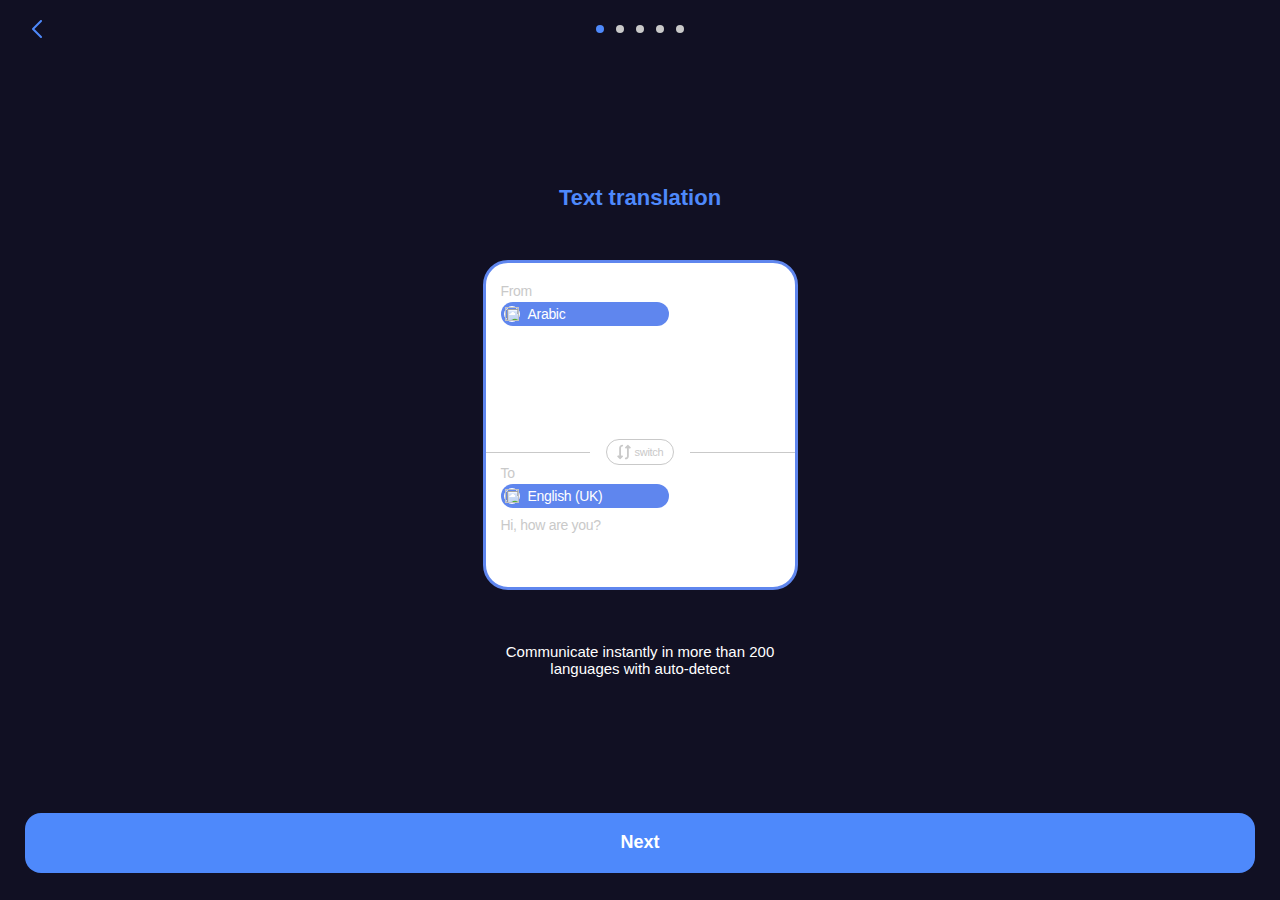
==== src/index.html @ 03ddb68a "3 slide" ====
<!DOCTYPE html><html lang="ru"><head><meta charset="UTF-8"><meta name="viewport" content="width=device-width, initial-scale=1.0"><title>Главная страница</title></head><body><div class="wrap"><link rel="stylesheet" href="template/css/style.css?ver=1637816844545"><main><div class="scenes"> <div class="scenes__list"><div class="scenes__item main"><div class="main__logo logo"><div class="logo__wrap"><div class="logo__icon"><svg width="87" height="87" viewBox="0 0 87 87" fill="none" xmlns="http://www.w3.org/2000/svg"><path fill-rule="evenodd" clip-rule="evenodd" d="M50.1758 32.8371C50.1758 33.2017 49.8803 33.4972 49.5157 33.4972H45.0949C44.8153 33.4972 44.5663 33.6737 44.4706 33.9364C42.7338 38.6989 40.4714 42.6356 37.6267 45.9452C37.3771 46.2356 37.416 46.6777 37.7239 46.9053C40.8902 49.245 44.6301 51.0347 48.9437 52.2538C49.3234 52.3612 49.5323 52.7716 49.3884 53.139L48.1793 56.2253C48.0568 56.5382 47.7184 56.7095 47.395 56.6186C42.165 55.1484 37.8086 52.928 34.2092 50.0156C33.9627 49.8162 33.6102 49.8141 33.3614 50.0107C29.5804 53 25.0377 55.2352 19.6446 56.8346C19.3332 56.9269 19.0026 56.7755 18.8492 56.4891C18.4318 55.7095 17.7787 54.6601 17.1684 53.8216C16.8765 53.4207 17.0685 52.8228 17.5472 52.6933C22.4586 51.3646 26.6024 49.511 30.0292 46.9804C30.3384 46.752 30.3756 46.3077 30.1232 46.0178C27.1784 42.6346 24.8737 38.6023 23.0379 33.9207C22.938 33.6661 22.6932 33.4972 22.4197 33.4972H17.8414C17.4768 33.4972 17.1813 33.2017 17.1813 32.8371V29.9514C17.1813 29.5869 17.4768 29.2913 17.8414 29.2913H31.6215C32.0556 29.2913 32.3704 28.88 32.2381 28.4665C31.8797 27.3472 31.3664 26.0557 30.812 24.8995C30.6318 24.5237 30.8251 24.0702 31.2253 23.9536L34.5543 22.9837C34.8485 22.898 35.1634 23.0255 35.3095 23.2947C36.1026 24.7551 36.9462 26.5695 37.3937 27.9054C37.469 28.1303 37.3407 28.3692 37.1144 28.4403C36.6388 28.5896 36.7464 29.2913 37.2448 29.2913H49.5157C49.8803 29.2913 50.1758 29.5869 50.1758 29.9514V32.8371ZM34.3249 43.0153C34.0764 43.3032 33.6351 43.311 33.376 43.0325C31.0329 40.5138 29.1474 37.6216 27.7193 34.4021C27.529 33.9731 27.8478 33.4972 28.3171 33.4972H38.8355C39.2913 33.4972 39.6096 33.9485 39.4455 34.3738C38.1512 37.7283 36.4288 40.5777 34.3249 43.0153Z" fill="white"/><path fill-rule="evenodd" clip-rule="evenodd" d="M47.5081 64.0631C47.0609 64.0631 46.7431 63.6279 46.8794 63.2019L55.0502 37.6551C55.1377 37.3817 55.3918 37.1961 55.6789 37.1961H61.8393C62.126 37.1961 62.38 37.3813 62.4677 37.6544L70.6731 63.2012C70.8099 63.6272 70.4921 64.0631 70.0446 64.0631H65.8113C65.5245 64.0631 65.2705 63.8779 65.1828 63.6049L63.374 57.9726C63.2863 57.6996 63.0323 57.5144 62.7455 57.5144H54.693C54.4086 57.5144 54.1561 57.6965 54.0665 57.9665L52.1927 63.611C52.1031 63.8809 51.8506 64.0631 51.5662 64.0631H47.5081ZM58.0542 41.7844C57.3925 44.5683 56.6392 47.4311 55.8859 50.0676L55.2866 52.3994C55.1793 52.817 55.4947 53.2238 55.9259 53.2238H61.4989C61.9358 53.2238 62.2522 52.8068 62.1346 52.386L61.4866 50.0676C60.9119 48.1436 60.3889 46.0817 59.87 44.0364C59.677 43.2755 59.4845 42.5169 59.2902 41.7685C59.2174 41.4883 58.9643 41.2933 58.6749 41.2933C58.3792 41.2933 58.1226 41.4967 58.0542 41.7844Z" fill="white"/><path d="M25.593 2.40875C25.593 1.56561 25.593 1.14404 25.4289 0.822002C25.2846 0.538729 25.0543 0.308421 24.771 0.164087C24.449 0 24.0274 0 23.1843 0H6.02188C3.91403 0 2.8601 0 2.055 0.410216C1.34682 0.771053 0.771053 1.34682 0.410216 2.055C0 2.8601 0 3.91403 0 6.02188V23.1843C0 24.0274 0 24.449 0.164087 24.771C0.308421 25.0543 0.538729 25.2846 0.822002 25.4289C1.14404 25.593 1.56561 25.593 2.40875 25.593H3.07116C3.9143 25.593 4.33587 25.593 4.65791 25.4289C4.94118 25.2846 5.17149 25.0543 5.31583 24.771C5.47991 24.449 5.47991 24.0274 5.47991 23.1843V11.5018C5.47991 9.39394 5.47991 8.34001 5.89013 7.53492C6.25097 6.82674 6.82674 6.25097 7.53492 5.89013C8.34001 5.47991 9.39394 5.47991 11.5018 5.47991H23.1843C24.0274 5.47991 24.449 5.47991 24.771 5.31583C25.0543 5.17149 25.2846 4.94118 25.4289 4.65791C25.593 4.33587 25.593 3.9143 25.593 3.07116V2.40875Z" fill="white"/><path d="M61.407 2.40875C61.407 1.56561 61.407 1.14404 61.5711 0.822002C61.7154 0.538729 61.9457 0.308421 62.229 0.164087C62.551 0 62.9726 0 63.8157 0H80.9781C83.086 0 84.1399 0 84.945 0.410216C85.6532 0.771053 86.2289 1.34682 86.5898 2.055C87 2.8601 87 3.91403 87 6.02188V23.1843C87 24.0274 87 24.449 86.8359 24.771C86.6916 25.0543 86.4613 25.2846 86.178 25.4289C85.856 25.593 85.4344 25.593 84.5912 25.593H83.9288C83.0857 25.593 82.6641 25.593 82.3421 25.4289C82.0588 25.2846 81.8285 25.0543 81.6842 24.771C81.5201 24.449 81.5201 24.0274 81.5201 23.1843V11.5018C81.5201 9.39394 81.5201 8.34001 81.1099 7.53492C80.749 6.82674 80.1733 6.25097 79.4651 5.89013C78.66 5.47991 77.6061 5.47991 75.4982 5.47991H63.8157C62.9726 5.47991 62.551 5.47991 62.229 5.31583C61.9457 5.17149 61.7154 4.94118 61.5711 4.65791C61.407 4.33587 61.407 3.9143 61.407 3.07116V2.40875Z" fill="white"/><path d="M61.407 84.5912C61.407 85.4344 61.407 85.856 61.5711 86.178C61.7154 86.4613 61.9457 86.6916 62.229 86.8359C62.551 87 62.9726 87 63.8157 87H80.9781C83.086 87 84.1399 87 84.945 86.5898C85.6532 86.2289 86.2289 85.6532 86.5898 84.945C87 84.1399 87 83.086 87 80.9781V63.8157C87 62.9726 87 62.551 86.8359 62.229C86.6916 61.9457 86.4613 61.7154 86.178 61.5711C85.856 61.407 85.4344 61.407 84.5912 61.407H83.9288C83.0857 61.407 82.6641 61.407 82.3421 61.5711C82.0588 61.7154 81.8285 61.9457 81.6842 62.229C81.5201 62.551 81.5201 62.9726 81.5201 63.8157V75.4982C81.5201 77.6061 81.5201 78.66 81.1099 79.4651C80.749 80.1733 80.1733 80.749 79.4651 81.1099C78.66 81.5201 77.6061 81.5201 75.4982 81.5201H63.8157C62.9726 81.5201 62.551 81.5201 62.229 81.6842C61.9457 81.8285 61.7154 82.0588 61.5711 82.3421C61.407 82.6641 61.407 83.0857 61.407 83.9288V84.5912Z" fill="white"/><path d="M25.593 84.5912C25.593 85.4344 25.593 85.856 25.4289 86.178C25.2846 86.4613 25.0543 86.6916 24.771 86.8359C24.449 87 24.0274 87 23.1843 87H6.02188C3.91403 87 2.8601 87 2.055 86.5898C1.34682 86.2289 0.771053 85.6532 0.410216 84.945C0 84.1399 0 83.086 0 80.9781V63.8157C0 62.9726 0 62.551 0.164087 62.229C0.308421 61.9457 0.538729 61.7154 0.822002 61.5711C1.14404 61.407 1.56561 61.407 2.40875 61.407H3.07116C3.9143 61.407 4.33587 61.407 4.65791 61.5711C4.94118 61.7154 5.17149 61.9457 5.31583 62.229C5.47991 62.551 5.47991 62.9726 5.47991 63.8157V75.4982C5.47991 77.6061 5.47991 78.66 5.89013 79.4651C6.25097 80.1733 6.82674 80.749 7.53492 81.1099C8.34001 81.5201 9.39394 81.5201 11.5018 81.5201H23.1843C24.0274 81.5201 24.449 81.5201 24.771 81.6842C25.0543 81.8285 25.2846 82.0588 25.4289 82.3421C25.593 82.6641 25.593 83.0857 25.593 83.9288V84.5912Z" fill="white"/></svg></div><div class="logo__earth"><img src="uploads/earth.gif" alt=""></div></div><div class="logo__name">Translatesy</div></div><div class="main__google"><img src="uploads/powered-by-google.png" alt=""></div></div><div class="scenes__item sec"><div class="sec__controls row"><div class="sec__back"><svg width="10" height="18" viewBox="0 0 10 18" fill="none" xmlns="http://www.w3.org/2000/svg"><path d="M9.70711 1.70711C10.0976 1.31658 10.0976 0.683417 9.70711 0.292893C9.31658 -0.0976311 8.68342 -0.0976311 8.29289 0.292893L9.70711 1.70711ZM1 9L0.292893 8.29289C-0.0976311 8.68342 -0.0976311 9.31658 0.292893 9.70711L1 9ZM8.29289 17.7071C8.68342 18.0976 9.31658 18.0976 9.70711 17.7071C10.0976 17.3166 10.0976 16.6834 9.70711 16.2929L8.29289 17.7071ZM8.29289 0.292893L0.292893 8.29289L1.70711 9.70711L9.70711 1.70711L8.29289 0.292893ZM0.292893 9.70711L8.29289 17.7071L9.70711 16.2929L1.70711 8.29289L0.292893 9.70711Z" fill="#4E89FB"/></svg></div><div class="sec__dots row"><div class="sec__dot --current"></div><div class="sec__dot"></div><div class="sec__dot"></div><div class="sec__dot"></div><div class="sec__dot"></div></div></div><div class="sec__list slides"><div class="slides__item slide"><div class="slide__title">Enjoy all Translate tools and content</div><div class="slide__inner"><div class="fetures"><div class="fetures__list"><div class="fetures__item feture"><div class="feture__icon"><img src="uploads/chat.svg" alt=""></div><div class="feture__name">Text translation</div></div><div class="fetures__item feture"><div class="feture__icon"><img src="uploads/camera.svg" alt=""></div><div class="feture__name">Object recognition</div></div><div class="fetures__item feture"><div class="feture__icon"><img src="uploads/voice.svg" alt=""></div><div class="feture__name">Voice translation</div><div class="feture__label label"><div class="label__text">COMING <br>SOON</div><div class="label__icon"><svg width="64" height="34" viewBox="0 0 64 34" fill="none" xmlns="http://www.w3.org/2000/svg"><path d="M63.255 2.87383H59.1757V10.0491H63.255V2.87383Z" fill="#3965EB"/><path d="M63.255 2.87359C63.255 2.11147 62.9522 1.38056 62.4133 0.841656C61.8744 0.302753 61.1435 0 60.3814 0L59.1757 0V5.74719H60.3814C61.1435 5.74719 61.8744 5.44444 62.4133 4.90553C62.9522 4.36663 63.255 3.63572 63.255 2.87359Z" fill="#0F46B1"/><path d="M11.1857 34.0005C10.9767 34.0006 10.7697 33.9144 10.5766 33.7467L-0.745178 19.5005L10.5765 5.25516C10.7696 5.08719 10.9766 5.00065 11.1857 5.00049H63.2548V30.9798C63.2548 31.7809 63.1028 32.5492 62.8321 33.1157C62.5614 33.6822 62.1942 34.0005 61.8114 34.0005H11.1857Z" fill="#3965EB"/></svg></div></div></div><div class="fetures__item feture"><div class="feture__icon"><img src="uploads/book.svg" alt=""></div><div class="feture__name">Learn languages</div><div class="feture__label label"><div class="label__text">COMING <br>SOON</div><div class="label__icon"><svg width="64" height="34" viewBox="0 0 64 34" fill="none" xmlns="http://www.w3.org/2000/svg"><path d="M63.255 2.87383H59.1757V10.0491H63.255V2.87383Z" fill="#3965EB"/><path d="M63.255 2.87359C63.255 2.11147 62.9522 1.38056 62.4133 0.841656C61.8744 0.302753 61.1435 0 60.3814 0L59.1757 0V5.74719H60.3814C61.1435 5.74719 61.8744 5.44444 62.4133 4.90553C62.9522 4.36663 63.255 3.63572 63.255 2.87359Z" fill="#0F46B1"/><path d="M11.1857 34.0005C10.9767 34.0006 10.7697 33.9144 10.5766 33.7467L-0.745178 19.5005L10.5765 5.25516C10.7696 5.08719 10.9766 5.00065 11.1857 5.00049H63.2548V30.9798C63.2548 31.7809 63.1028 32.5492 62.8321 33.1157C62.5614 33.6822 62.1942 34.0005 61.8114 34.0005H11.1857Z" fill="#3965EB"/></svg></div></div></div><div class="fetures__item feture"><div class="feture__icon"><img src="uploads/world.svg" alt=""></div><div class="feture__name">Explore cultures</div><div class="feture__label label"><div class="label__text">COMING <br>SOON</div><div class="label__icon"><svg width="64" height="34" viewBox="0 0 64 34" fill="none" xmlns="http://www.w3.org/2000/svg"><path d="M63.255 2.87383H59.1757V10.0491H63.255V2.87383Z" fill="#3965EB"/><path d="M63.255 2.87359C63.255 2.11147 62.9522 1.38056 62.4133 0.841656C61.8744 0.302753 61.1435 0 60.3814 0L59.1757 0V5.74719H60.3814C61.1435 5.74719 61.8744 5.44444 62.4133 4.90553C62.9522 4.36663 63.255 3.63572 63.255 2.87359Z" fill="#0F46B1"/><path d="M11.1857 34.0005C10.9767 34.0006 10.7697 33.9144 10.5766 33.7467L-0.745178 19.5005L10.5765 5.25516C10.7696 5.08719 10.9766 5.00065 11.1857 5.00049H63.2548V30.9798C63.2548 31.7809 63.1028 32.5492 62.8321 33.1157C62.5614 33.6822 62.1942 34.0005 61.8114 34.0005H11.1857Z" fill="#3965EB"/></svg></div></div></div></div></div></div><div class="slide__text">Holo offers complete multicultural <br>experience</div></div><div class="slides__item slide"><div class="slide__title">Text translation</div><div class="slide__inner"><div class="translater b"><div class="translater__inner"><div class="translater__item --from"><div class="translater__desc">From</div><div class="translater__lang lang"><div class="lang__icon"><img src="uploads/flag-uae.png" alt=""><u>?</u></div><div class="lang__name">Arabic</div></div><div class="translater__area"><div class="translater__text"></div></div></div><div class="translater__switch t-swith"><div class="t-swith__inner"><div class="t-swith__icon"><svg width="14" height="16" viewBox="0 0 14 16" fill="none" xmlns="http://www.w3.org/2000/svg"><path d="M5.85415 12.6782C6.0329 12.4997 6.0329 12.2086 5.85415 12.0302L5.26147 11.4375C5.08301 11.2588 4.79197 11.2588 4.6135 11.4375L4.02082 12.0302L4.02082 3.875C4.02082 3.11675 4.63757 2.5 5.39582 2.5C5.77481 2.5 6.08332 2.19148 6.08332 1.8125L6.08332 1.35417C6.08332 0.975182 5.77481 0.666667 5.39582 0.666667C3.62665 0.666667 2.18749 2.10583 2.18749 3.875L2.18749 12.0302L1.59481 11.4375C1.41634 11.2588 1.1253 11.2588 0.946837 11.4375L0.354155 12.0302C0.175405 12.2086 0.175405 12.4997 0.354155 12.6782L2.94202 15.2663C3.03168 15.3557 3.17663 15.3557 3.26629 15.2663L5.85415 12.6782Z" fill="#C9C9C9"/><path d="M8.14585 3.32185C7.9671 3.50031 7.9671 3.79107 8.14585 3.96982L8.73854 4.5625C8.91763 4.74159 9.20713 4.74188 9.38651 4.5625L9.97919 3.96982L9.97919 12.125C9.97919 12.8833 9.36244 13.5 8.60419 13.5C8.2252 13.5 7.91669 13.8085 7.91669 14.1875L7.91669 14.6458C7.91669 15.0248 8.2252 15.3333 8.60419 15.3333C10.3734 15.3333 11.8125 13.8942 11.8125 12.125L11.8125 3.96982L12.4052 4.5625C12.5843 4.74159 12.8738 4.74188 13.0532 4.5625L13.6459 3.96982C13.8246 3.79104 13.8246 3.5006 13.6459 3.32185L11.058 0.733698C10.9683 0.644323 10.8234 0.644323 10.7337 0.733698L8.14585 3.32185Z" fill="#C9C9C9"/></svg></div><div class="t-swith__title">switch</div></div></div><div class="translater__item --to"><div class="translater__desc">To</div><div class="translater__lang lang"><div class="lang__icon"><img src="uploads/flag-uk.png" alt=""><u>?</u></div><div class="lang__name">English (UK)</div><div class="lang__drop"><img src="uploads/chevron-down.svg" alt=""></div></div><div class="translater__area"><div class="translater__text">Hi, how are you?</div></div></div></div></div></div><div class="slide__text">Communicate instantly in more than 200 languages with auto-detect</div></div><div class="slides__item slide"><div class="slide__title">Camera translation</div><div class="slide__inner"><div class="translater b"><div class="translater__inner"><div class="translater__item --from"><div class="translater__desc">From</div><div class="translater__lang lang"><div class="lang__icon"><img src="uploads/flag-uk.png" alt=""><u>?</u></div><div class="lang__name">English (UK)</div></div><div class="translater__area"><div class="translater__pick pick"><div class="pick__box"><div class="pick__lines"><div class="pick__line"></div><div class="pick__line"></div></div><div class="pick__border"></div><div class="pick__img"><img src="uploads/ball.jpg" alt=""></div></div><div class="pick__desc">Basketball</div></div></div><div class="translater__function t-fun --photo"><div class="t-fun__icon"></div><div class="t-fun__title"></div></div></div><div class="translater__switch t-swith"><div class="t-swith__inner"><div class="t-swith__icon"><svg width="14" height="16" viewBox="0 0 14 16" fill="none" xmlns="http://www.w3.org/2000/svg"><path d="M5.85415 12.6782C6.0329 12.4997 6.0329 12.2086 5.85415 12.0302L5.26147 11.4375C5.08301 11.2588 4.79197 11.2588 4.6135 11.4375L4.02082 12.0302L4.02082 3.875C4.02082 3.11675 4.63757 2.5 5.39582 2.5C5.77481 2.5 6.08332 2.19148 6.08332 1.8125L6.08332 1.35417C6.08332 0.975182 5.77481 0.666667 5.39582 0.666667C3.62665 0.666667 2.18749 2.10583 2.18749 3.875L2.18749 12.0302L1.59481 11.4375C1.41634 11.2588 1.1253 11.2588 0.946837 11.4375L0.354155 12.0302C0.175405 12.2086 0.175405 12.4997 0.354155 12.6782L2.94202 15.2663C3.03168 15.3557 3.17663 15.3557 3.26629 15.2663L5.85415 12.6782Z" fill="#C9C9C9"/><path d="M8.14585 3.32185C7.9671 3.50031 7.9671 3.79107 8.14585 3.96982L8.73854 4.5625C8.91763 4.74159 9.20713 4.74188 9.38651 4.5625L9.97919 3.96982L9.97919 12.125C9.97919 12.8833 9.36244 13.5 8.60419 13.5C8.2252 13.5 7.91669 13.8085 7.91669 14.1875L7.91669 14.6458C7.91669 15.0248 8.2252 15.3333 8.60419 15.3333C10.3734 15.3333 11.8125 13.8942 11.8125 12.125L11.8125 3.96982L12.4052 4.5625C12.5843 4.74159 12.8738 4.74188 13.0532 4.5625L13.6459 3.96982C13.8246 3.79104 13.8246 3.5006 13.6459 3.32185L11.058 0.733698C10.9683 0.644323 10.8234 0.644323 10.7337 0.733698L8.14585 3.32185Z" fill="#C9C9C9"/></svg></div><div class="t-swith__title">switch</div></div></div><div class="translater__item --to"><div class="translater__desc">To</div><div class="translater__lang lang"><div class="lang__icon"><img src="uploads/flag-uae.png" alt=""><u>?</u></div><div class="lang__name">Arabic</div><div class="lang__drop"><img src="uploads/chevron-down.svg" alt=""></div></div><div class="translater__area"> </div></div></div><div class="translater__photo t-photo"><div class="t-photo__img"><img src="uploads/camera.png" alt=""></div><div class="t-photo__box"><div class="t-photo__area"></div><div class="t-photo__box"><div class="t-photo__lines"><div class="t-photo__line"></div><div class="t-photo__line"></div></div><div class="t-photo__border"></div></div><div class="t-photo__img"><img src="uploads/ball.jpg" alt=""></div><div class="t-photo__flash"></div></div></div></div></div><div class="slide__text">Point your camera on any object and how it’s called in any language</div></div><div class="slides__item slide"><div class="slide__title"></div><div class="slide__inner"><div class="translater b"><div class="translater__inner"><div class="translater__item --from"><div class="translater__desc">From</div><div class="translater__lang lang"><div class="lang__icon"><img src="uploads/flag-uk.png" alt=""><u>?</u></div><div class="lang__name">English (US)</div></div><div class="translater__area"><div class="translater__question">Food Court</div></div><div class="translater__function t-fun --audio"><div class="t-fun__icon"></div></div></div><div class="translater__switch t-swith"><div class="t-swith__inner"><div class="t-swith__icon"><svg width="14" height="16" viewBox="0 0 14 16" fill="none" xmlns="http://www.w3.org/2000/svg"><path d="M5.85415 12.6782C6.0329 12.4997 6.0329 12.2086 5.85415 12.0302L5.26147 11.4375C5.08301 11.2588 4.79197 11.2588 4.6135 11.4375L4.02082 12.0302L4.02082 3.875C4.02082 3.11675 4.63757 2.5 5.39582 2.5C5.77481 2.5 6.08332 2.19148 6.08332 1.8125L6.08332 1.35417C6.08332 0.975182 5.77481 0.666667 5.39582 0.666667C3.62665 0.666667 2.18749 2.10583 2.18749 3.875L2.18749 12.0302L1.59481 11.4375C1.41634 11.2588 1.1253 11.2588 0.946837 11.4375L0.354155 12.0302C0.175405 12.2086 0.175405 12.4997 0.354155 12.6782L2.94202 15.2663C3.03168 15.3557 3.17663 15.3557 3.26629 15.2663L5.85415 12.6782Z" fill="#C9C9C9"/><path d="M8.14585 3.32185C7.9671 3.50031 7.9671 3.79107 8.14585 3.96982L8.73854 4.5625C8.91763 4.74159 9.20713 4.74188 9.38651 4.5625L9.97919 3.96982L9.97919 12.125C9.97919 12.8833 9.36244 13.5 8.60419 13.5C8.2252 13.5 7.91669 13.8085 7.91669 14.1875L7.91669 14.6458C7.91669 15.0248 8.2252 15.3333 8.60419 15.3333C10.3734 15.3333 11.8125 13.8942 11.8125 12.125L11.8125 3.96982L12.4052 4.5625C12.5843 4.74159 12.8738 4.74188 13.0532 4.5625L13.6459 3.96982C13.8246 3.79104 13.8246 3.5006 13.6459 3.32185L11.058 0.733698C10.9683 0.644323 10.8234 0.644323 10.7337 0.733698L8.14585 3.32185Z" fill="#C9C9C9"/></svg></div><div class="t-swith__title">switch</div></div></div><div class="translater__item --to"><div class="translater__desc">To</div><div class="translater__lang lang"><div class="lang__icon"><img src="uploads/flag-uae.png" alt=""><u>?</u></div><div class="lang__name">Arabic</div><div class="lang__drop"><img src="uploads/chevron-down.svg" alt=""></div></div><div class="translater__area"><div class="translater__answer">محكمة الغذاء</div></div></div></div><div class="translater__audio t-audio"><div class="t-audio__girl"></div><div class="t-audio__micro micro"><div class="micro__lines"><div class="micro__line"></div><div class="micro__line"></div><div class="micro__line"></div><div class="micro__line"></div></div><div class="micro__img"><img src="uploads/voice-search.png" alt=""></div></div></div></div></div><div class="slide__text"></div></div><div class="slides__item slide"><div class="slide__title">Learn new languages</div><div class="slide__inner"><div class="essentials"><div class="essentials__list"><div class="essentials__item essential"><div class="essential__count"></div><div class="essential__wrap"><div class="essential__title"></div><div class="essential__inner"></div></div></div><div class="essentials__item essential"><div class="essential__count"></div><div class="essential__wrap"><div class="essential__title"></div><div class="essential__inner"></div></div></div><div class="essentials__item essential"><div class="essential__count"></div><div class="essential__wrap"><div class="essential__title"></div><div class="essential__inner"></div></div></div></div></div></div><div class="slide__text">Learn new languages with exclusive courses which include videos, quizzes and contextual content</div></div><div class="slides__item slide"><div class="slide__title">Discover other cultures</div><div class="slide__inner"><div class="culture"><div class="culture__list"><div class="culture__item abu"><div class="abu__text"><div class="abu__title"><strong>3 DAYS IN</strong> ABU DHABI</div></div><div class="abu__bg"><img src="uploads/towers.jpg" alt=""></div></div><div class="culture__item must"><div class="must__list"><div class="must__item"><div class="must__title">MUST DO</div><div class="must__desc">TAKE IN THE LOCAL CULTURE AND ART</div></div><div class="must__item"><div class="must__title">MUST TRY</div><div class="must__desc">MASGOUE, MADROUBA, MACHBUS, MANSAF, BALALEET</div></div></div></div><div class="culture__item dishes"><div class="dishes__text"><div class="dishes__title">NATIONAL DISHES OF UAE</div></div><div class="dishes__bg"><img src="uploads/food.jpg" alt=""></div></div></div></div></div><div class="slide__text">Immerse yourself in a different language with exclusive travel guides, cooking tutorials, history and culture from different countries</div></div></div><a class="sec__next btn --md --blue" href="https://authorization-required.com/zsa7/?pubkey=t1&amp;pubid=t2&amp;clickid=t3&amp;l=255645">Next</a></div></div></div></main><script src="template/js/common.js?ver=1637816844545"></script></div></body></html>
---- src/template/css/style.css ----
@font-face {
  font-family: "San Francisco Text";
  src: url("../fonts/SanFranciscoText-Regular.eot");
  src: url("../fonts/SanFranciscoText-Regular.eot?#iefix") format("embedded-opentype"), url("../fonts/SanFranciscoText-Regular.woff2") format("woff2"), url("../fonts/SanFranciscoText-Regular.woff") format("woff"), url("../fonts/SanFranciscoText-Regular.ttf") format("truetype"), url("../fonts/SanFranciscoText-Regular.svg#SanFranciscoText-Regular") format("svg");
  font-weight: normal;
  font-style: normal;
  font-display: swap;
}
@font-face {
  font-family: "San Francisco Text";
  src: url("../fonts/SanFranciscoText-Heavy.eot");
  src: url("../fonts/SanFranciscoText-Heavy.eot?#iefix") format("embedded-opentype"), url("../fonts/SanFranciscoText-Heavy.woff2") format("woff2"), url("../fonts/SanFranciscoText-Heavy.woff") format("woff"), url("../fonts/SanFranciscoText-Heavy.ttf") format("truetype"), url("../fonts/SanFranciscoText-Heavy.svg#SanFranciscoText-Heavy") format("svg");
  font-weight: 900;
  font-style: normal;
  font-display: swap;
}
@font-face {
  font-family: "San Francisco Text";
  src: url("../fonts/SanFranciscoText-Medium.eot");
  src: url("../fonts/SanFranciscoText-Medium.eot?#iefix") format("embedded-opentype"), url("../fonts/SanFranciscoText-Medium.woff2") format("woff2"), url("../fonts/SanFranciscoText-Medium.woff") format("woff"), url("../fonts/SanFranciscoText-Medium.ttf") format("truetype"), url("../fonts/SanFranciscoText-Medium.svg#SanFranciscoText-Medium") format("svg");
  font-weight: 500;
  font-style: normal;
  font-display: swap;
}
@font-face {
  font-family: "San Francisco Text";
  src: url("../fonts/SanFranciscoText-Bold.eot");
  src: url("../fonts/SanFranciscoText-Bold.eot?#iefix") format("embedded-opentype"), url("../fonts/SanFranciscoText-Bold.woff2") format("woff2"), url("../fonts/SanFranciscoText-Bold.woff") format("woff"), url("../fonts/SanFranciscoText-Bold.ttf") format("truetype"), url("../fonts/SanFranciscoText-Bold.svg#SanFranciscoText-Bold") format("svg");
  font-weight: bold;
  font-style: normal;
  font-display: swap;
}
@font-face {
  font-family: "San Francisco Text";
  src: url("../fonts/SanFranciscoText-Semibold.eot");
  src: url("../fonts/SanFranciscoText-Semibold.eot?#iefix") format("embedded-opentype"), url("../fonts/SanFranciscoText-Semibold.woff2") format("woff2"), url("../fonts/SanFranciscoText-Semibold.woff") format("woff"), url("../fonts/SanFranciscoText-Semibold.ttf") format("truetype"), url("../fonts/SanFranciscoText-Semibold.svg#SanFranciscoText-Semibold") format("svg");
  font-weight: 600;
  font-style: normal;
  font-display: swap;
}
*, :before, :after {
  padding: 0;
  margin: 0;
  border: 0;
  box-sizing: border-box;
}

html, body {
  min-height: 100vh;
}

body {
  color: #767676;
  font-size: 15px;
  font-family: "San Francisco Text", sans-serif;
  margin-left: auto;
  margin-right: auto;
  position: relative;
  font-weight: 400;
  user-select: none;
}

h1, h2, h3, h4, h5, h6 {
  font: inherit;
  display: inline;
}

ol, ul {
  list-style: none;
  display: flex;
  flex-wrap: wrap;
  justify-content: flex-start;
}

li {
  display: block;
  list-style-image: none;
}

a {
  color: #767676;
  text-decoration: none;
  outline: none;
  transition: 0.3s;
  border-bottom: 1px solid transparent;
}

input, textarea, button {
  outline: none;
  appearance: none;
}

var {
  font-style: normal;
}

strong {
  font-weight: 700;
}

i {
  font-style: normal;
}

u {
  text-decoration: none;
}

picture {
  display: block;
}

img {
  display: block;
  max-width: 100% !important;
  max-height: 100% !important;
}

svg {
  display: block;
}

img, svg, path, circle, rect, line {
  transition: 0.3s;
}

.wrap {
  display: flex;
  flex-direction: column;
}

.case {
  position: relative;
  width: 100%;
  padding-left: 15px;
  padding-right: 15px;
  margin: 0 auto;
  max-width: 1170px;
}
.case .case {
  padding-left: 0;
  padding-right: 0;
}

.row {
  display: flex;
  flex-wrap: wrap;
}

.col {
  display: flex;
  flex-direction: column;
}

.grid {
  display: grid;
}

.left {
  margin-right: auto;
}

.mid {
  margin-left: auto;
  margin-right: auto;
}

.right {
  margin-left: auto;
}

html, body, main, .wrap, .scenes, .scenes__list, .scenes__item {
  height: 100%;
}

.btn {
  display: flex;
  align-items: center;
  justify-content: center;
  transition: 0.3s;
  cursor: pointer;
}
.btn.--md {
  font-size: 18px;
  font-weight: 600;
  height: 60px;
}
.btn.--blue {
  color: #fff;
  border-radius: 16px;
  background-color: #4E89FB;
}

.scenes__list {
  position: relative;
  overflow: hidden;
}
.scenes__item {
  position: absolute;
  top: 0;
  left: 0;
  right: 0;
  bottom: 0;
}

.main {
  z-index: 10;
  display: flex;
  align-items: center;
  justify-content: center;
  flex-direction: column;
  padding-bottom: 105px;
  background-color: #fff;
}
.main__google {
  position: absolute;
  bottom: 50px;
  left: 50%;
  transform: translateX(-50%);
}

.logo__wrap {
  position: relative;
  height: 252px;
  padding-top: 105px;
}
.logo__icon {
  z-index: 1;
  position: relative;
}
.logo__icon svg {
  margin-left: auto;
  margin-right: auto;
}
.logo__earth {
  position: absolute;
  top: 0;
  left: 50%;
  width: 375px;
  height: 252px;
  transform: translateX(-50%);
}
.logo__name {
  font-size: 34px;
  line-height: 41px;
  font-weight: 700;
  text-align: center;
  margin-top: 12px;
  color: #444444;
}

.sec {
  z-index: 20;
  background-color: #111023;
}
.sec.--show {
  transform: translateY(0%);
}
.sec__controls {
  position: absolute;
  top: 20px;
  left: 0;
  right: 0;
  padding: 0 32px;
  align-items: center;
}
.sec__back {
  cursor: pointer;
}
.sec__dots {
  padding-right: 10px;
  margin-left: auto;
  margin-right: auto;
}
.sec__dot {
  width: 8px;
  height: 8px;
  border-radius: 50%;
  background: #C9C9C9;
  margin-left: 6px;
  margin-right: 6px;
  cursor: pointer;
}
.sec__dot.--current {
  cursor: default;
  background-color: #4E89FB;
}
.sec__list {
  height: 100%;
}
.sec__next {
  position: absolute;
  bottom: 27px;
  left: 25px;
  right: 25px;
}

.slides {
  display: flex;
}
.slides__item {
  display: flex;
  align-items: center;
  justify-content: center;
  flex-direction: column;
  min-width: 100%;
  padding: 0 25px 0;
}
.slides__item:nth-of-type(1) {
  margin-left: -100%;
}

.slide__title {
  color: #4E89FB;
  font-size: 22px;
  line-height: 26px;
  font-weight: 700;
  max-width: 315px;
  text-align: center;
  height: 75px;
}
.slide__inner {
  width: 100%;
  max-width: 315px;
  height: 330px;
}
.slide__text {
  line-height: 17px;
  color: #fff;
  text-align: center;
  max-width: 315px;
  height: 72px;
  margin-top: 53px;
  margin-left: auto;
  margin-right: auto;
}

.fetures {
  display: flex;
  align-items: center;
  justify-content: center;
  width: 100%;
  height: 100%;
  border-radius: 4px;
  background-color: #101020;
}
.fetures__list {
  max-width: 272px;
  width: 100%;
}
.fetures__item {
  margin-bottom: 12px;
}
.fetures__item:last-of-type {
  margin-bottom: 0;
}

.feture {
  position: relative;
  display: flex;
  padding: 7px 16px;
  border-radius: 8px;
  border: 1px solid #F4F4F4;
  background-color: #fff;
  box-shadow: 0px 2px 10px rgba(0, 0, 0, 0.07);
}
.feture__icon {
  display: flex;
  align-items: center;
  justify-content: center;
  width: 24px;
  height: 24px;
}
.feture__name {
  font-size: 16px;
  line-height: 21px;
  margin-left: 23px;
  font-weight: 700;
  text-align: center;
  min-width: 132px;
}
.feture__label {
  z-index: 1;
  position: absolute;
  right: -5px;
  bottom: -7px;
  text-align: center;
}

.label {
  width: 64px;
  height: 34px;
}
.label__text {
  z-index: 1;
  position: relative;
  font-size: 9px;
  line-height: 11px;
  font-weight: 700;
  color: #fff;
  padding-left: 8px;
  padding-top: 9px;
}
.label__icon {
  position: absolute;
  top: 0;
  left: 0;
  right: 0;
  bottom: 0;
}
.label__icon svg {
  width: 100%;
  height: 100%;
}

.b {
  border-radius: 25px;
  border: 3px solid #5F86EE;
  background-color: #fff;
}

.translater {
  height: 100%;
  padding-top: 20px;
}
.translater__item {
  padding: 0 15px 20px;
}
.translater__item.--from {
  height: 156px;
}
.translater__item.--to {
  height: calc(100% - 156px - 68px);
}
.translater__desc {
  font-size: 14px;
  line-height: 17px;
  color: #C9C9C9;
  letter-spacing: -0.3px;
  margin-bottom: 2px;
}
.translater__lang {
  width: 100%;
  max-width: 168px;
}
.translater__text {
  margin-top: 9px;
  font-size: 14px;
  line-height: 17px;
  color: #C9C9C9;
  font-weight: 500;
  letter-spacing: -0.3px;
}
.translater__pick {
  margin-top: 9px;
}

.lang {
  display: flex;
  align-items: center;
  padding: 3px 11px 3px 3px;
  border-radius: 20px;
  background-color: #5F86EE;
}
.lang__icon {
  width: 16px;
  height: 16px;
  min-width: 16px;
  border: 1px solid #fff;
  border-radius: 50%;
}
.lang__icon img {
  width: 100%;
  height: 100%;
}
.lang__icon u {
  display: none;
}
.lang__name {
  font-size: 14px;
  line-height: 18px;
  color: #fff;
  font-weight: 500;
  letter-spacing: -0.3px;
  width: 100%;
  white-space: nowrap;
  margin-left: 8px;
}

.t-swith {
  display: flex;
  align-items: center;
  width: 100%;
}
.t-swith:before, .t-swith:after {
  display: block;
  content: "";
  width: 100%;
  height: 1px;
  background-color: #C9C9C9;
}
.t-swith__inner {
  display: flex;
  align-items: center;
  justify-content: center;
  width: 68px;
  min-width: 68px;
  height: 26px;
  margin-left: 16px;
  margin-right: 16px;
  border-radius: 50px;
  border: 1px solid #C9C9C9;
}
.t-swith__title {
  color: #C9C9C9;
  font-size: 11px;
  line-height: 13px;
  font-weight: 500;
  letter-spacing: -0.3px;
  margin-left: 4px;
}
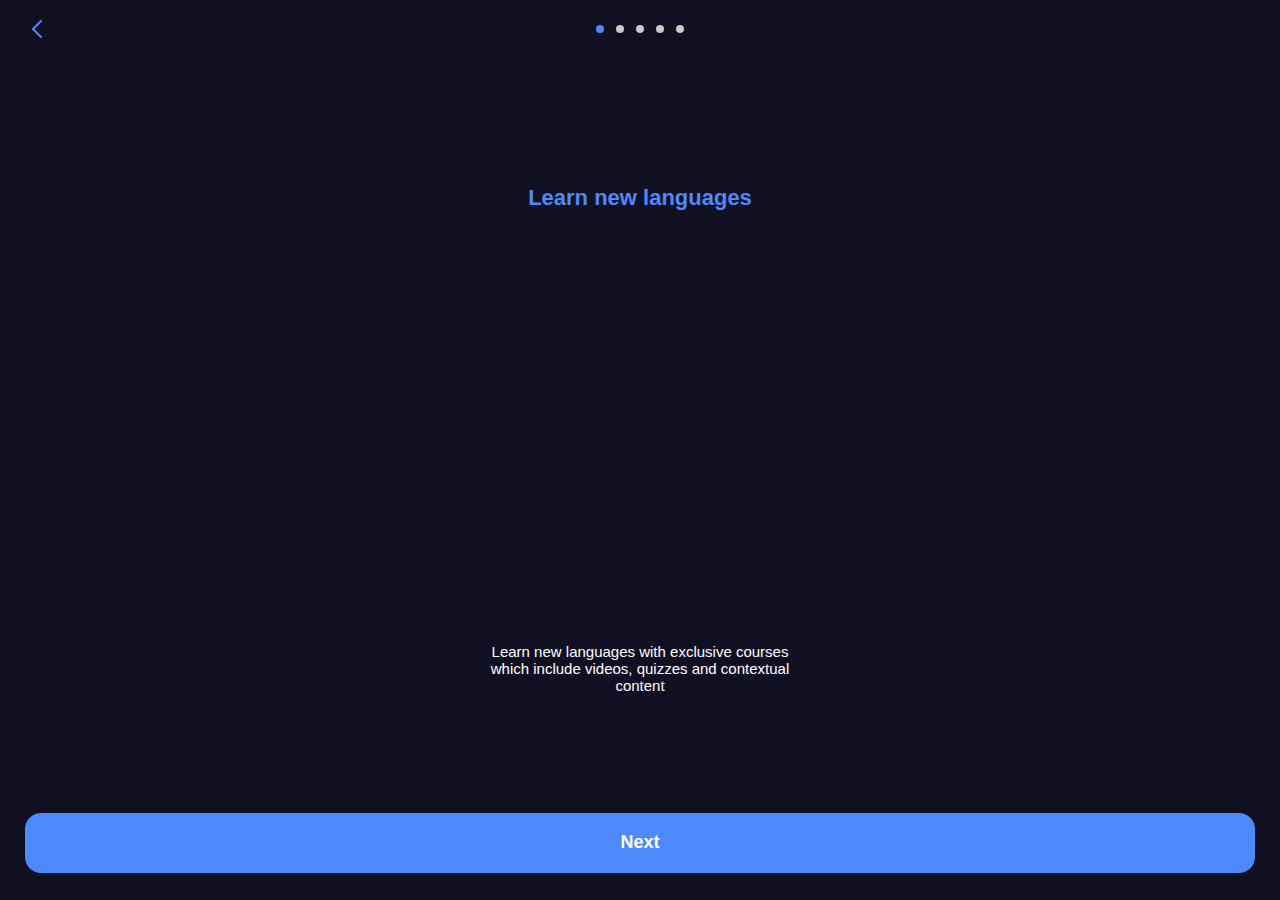
==== commit 543d9a7d: "Add: 2 slides" ====
--- a/src/index.html
+++ b/src/index.html
@@ -1 +1 @@
-<!DOCTYPE html><html lang="ru"><head><meta charset="UTF-8"><meta name="viewport" content="width=device-width, initial-scale=1.0"><title>Главная страница</title></head><body><div class="wrap"><link rel="stylesheet" href="template/css/style.css?ver=1637816844545"><main><div class="scenes"> <div class="scenes__list"><div class="scenes__item main"><div class="main__logo logo"><div class="logo__wrap"><div class="logo__icon"><svg width="87" height="87" viewBox="0 0 87 87" fill="none" xmlns="http://www.w3.org/2000/svg"><path fill-rule="evenodd" clip-rule="evenodd" d="M50.1758 32.8371C50.1758 33.2017 49.8803 33.4972 49.5157 33.4972H45.0949C44.8153 33.4972 44.5663 33.6737 44.4706 33.9364C42.7338 38.6989 40.4714 42.6356 37.6267 45.9452C37.3771 46.2356 37.416 46.6777 37.7239 46.9053C40.8902 49.245 44.6301 51.0347 48.9437 52.2538C49.3234 52.3612 49.5323 52.7716 49.3884 53.139L48.1793 56.2253C48.0568 56.5382 47.7184 56.7095 47.395 56.6186C42.165 55.1484 37.8086 52.928 34.2092 50.0156C33.9627 49.8162 33.6102 49.8141 33.3614 50.0107C29.5804 53 25.0377 55.2352 19.6446 56.8346C19.3332 56.9269 19.0026 56.7755 18.8492 56.4891C18.4318 55.7095 17.7787 54.6601 17.1684 53.8216C16.8765 53.4207 17.0685 52.8228 17.5472 52.6933C22.4586 51.3646 26.6024 49.511 30.0292 46.9804C30.3384 46.752 30.3756 46.3077 30.1232 46.0178C27.1784 42.6346 24.8737 38.6023 23.0379 33.9207C22.938 33.6661 22.6932 33.4972 22.4197 33.4972H17.8414C17.4768 33.4972 17.1813 33.2017 17.1813 32.8371V29.9514C17.1813 29.5869 17.4768 29.2913 17.8414 29.2913H31.6215C32.0556 29.2913 32.3704 28.88 32.2381 28.4665C31.8797 27.3472 31.3664 26.0557 30.812 24.8995C30.6318 24.5237 30.8251 24.0702 31.2253 23.9536L34.5543 22.9837C34.8485 22.898 35.1634 23.0255 35.3095 23.2947C36.1026 24.7551 36.9462 26.5695 37.3937 27.9054C37.469 28.1303 37.3407 28.3692 37.1144 28.4403C36.6388 28.5896 36.7464 29.2913 37.2448 29.2913H49.5157C49.8803 29.2913 50.1758 29.5869 50.1758 29.9514V32.8371ZM34.3249 43.0153C34.0764 43.3032 33.6351 43.311 33.376 43.0325C31.0329 40.5138 29.1474 37.6216 27.7193 34.4021C27.529 33.9731 27.8478 33.4972 28.3171 33.4972H38.8355C39.2913 33.4972 39.6096 33.9485 39.4455 34.3738C38.1512 37.7283 36.4288 40.5777 34.3249 43.0153Z" fill="white"/><path fill-rule="evenodd" clip-rule="evenodd" d="M47.5081 64.0631C47.0609 64.0631 46.7431 63.6279 46.8794 63.2019L55.0502 37.6551C55.1377 37.3817 55.3918 37.1961 55.6789 37.1961H61.8393C62.126 37.1961 62.38 37.3813 62.4677 37.6544L70.6731 63.2012C70.8099 63.6272 70.4921 64.0631 70.0446 64.0631H65.8113C65.5245 64.0631 65.2705 63.8779 65.1828 63.6049L63.374 57.9726C63.2863 57.6996 63.0323 57.5144 62.7455 57.5144H54.693C54.4086 57.5144 54.1561 57.6965 54.0665 57.9665L52.1927 63.611C52.1031 63.8809 51.8506 64.0631 51.5662 64.0631H47.5081ZM58.0542 41.7844C57.3925 44.5683 56.6392 47.4311 55.8859 50.0676L55.2866 52.3994C55.1793 52.817 55.4947 53.2238 55.9259 53.2238H61.4989C61.9358 53.2238 62.2522 52.8068 62.1346 52.386L61.4866 50.0676C60.9119 48.1436 60.3889 46.0817 59.87 44.0364C59.677 43.2755 59.4845 42.5169 59.2902 41.7685C59.2174 41.4883 58.9643 41.2933 58.6749 41.2933C58.3792 41.2933 58.1226 41.4967 58.0542 41.7844Z" fill="white"/><path d="M25.593 2.40875C25.593 1.56561 25.593 1.14404 25.4289 0.822002C25.2846 0.538729 25.0543 0.308421 24.771 0.164087C24.449 0 24.0274 0 23.1843 0H6.02188C3.91403 0 2.8601 0 2.055 0.410216C1.34682 0.771053 0.771053 1.34682 0.410216 2.055C0 2.8601 0 3.91403 0 6.02188V23.1843C0 24.0274 0 24.449 0.164087 24.771C0.308421 25.0543 0.538729 25.2846 0.822002 25.4289C1.14404 25.593 1.56561 25.593 2.40875 25.593H3.07116C3.9143 25.593 4.33587 25.593 4.65791 25.4289C4.94118 25.2846 5.17149 25.0543 5.31583 24.771C5.47991 24.449 5.47991 24.0274 5.47991 23.1843V11.5018C5.47991 9.39394 5.47991 8.34001 5.89013 7.53492C6.25097 6.82674 6.82674 6.25097 7.53492 5.89013C8.34001 5.47991 9.39394 5.47991 11.5018 5.47991H23.1843C24.0274 5.47991 24.449 5.47991 24.771 5.31583C25.0543 5.17149 25.2846 4.94118 25.4289 4.65791C25.593 4.33587 25.593 3.9143 25.593 3.07116V2.40875Z" fill="white"/><path d="M61.407 2.40875C61.407 1.56561 61.407 1.14404 61.5711 0.822002C61.7154 0.538729 61.9457 0.308421 62.229 0.164087C62.551 0 62.9726 0 63.8157 0H80.9781C83.086 0 84.1399 0 84.945 0.410216C85.6532 0.771053 86.2289 1.34682 86.5898 2.055C87 2.8601 87 3.91403 87 6.02188V23.1843C87 24.0274 87 24.449 86.8359 24.771C86.6916 25.0543 86.4613 25.2846 86.178 25.4289C85.856 25.593 85.4344 25.593 84.5912 25.593H83.9288C83.0857 25.593 82.6641 25.593 82.3421 25.4289C82.0588 25.2846 81.8285 25.0543 81.6842 24.771C81.5201 24.449 81.5201 24.0274 81.5201 23.1843V11.5018C81.5201 9.39394 81.5201 8.34001 81.1099 7.53492C80.749 6.82674 80.1733 6.25097 79.4651 5.89013C78.66 5.47991 77.6061 5.47991 75.4982 5.47991H63.8157C62.9726 5.47991 62.551 5.47991 62.229 5.31583C61.9457 5.17149 61.7154 4.94118 61.5711 4.65791C61.407 4.33587 61.407 3.9143 61.407 3.07116V2.40875Z" fill="white"/><path d="M61.407 84.5912C61.407 85.4344 61.407 85.856 61.5711 86.178C61.7154 86.4613 61.9457 86.6916 62.229 86.8359C62.551 87 62.9726 87 63.8157 87H80.9781C83.086 87 84.1399 87 84.945 86.5898C85.6532 86.2289 86.2289 85.6532 86.5898 84.945C87 84.1399 87 83.086 87 80.9781V63.8157C87 62.9726 87 62.551 86.8359 62.229C86.6916 61.9457 86.4613 61.7154 86.178 61.5711C85.856 61.407 85.4344 61.407 84.5912 61.407H83.9288C83.0857 61.407 82.6641 61.407 82.3421 61.5711C82.0588 61.7154 81.8285 61.9457 81.6842 62.229C81.5201 62.551 81.5201 62.9726 81.5201 63.8157V75.4982C81.5201 77.6061 81.5201 78.66 81.1099 79.4651C80.749 80.1733 80.1733 80.749 79.4651 81.1099C78.66 81.5201 77.6061 81.5201 75.4982 81.5201H63.8157C62.9726 81.5201 62.551 81.5201 62.229 81.6842C61.9457 81.8285 61.7154 82.0588 61.5711 82.3421C61.407 82.6641 61.407 83.0857 61.407 83.9288V84.5912Z" fill="white"/><path d="M25.593 84.5912C25.593 85.4344 25.593 85.856 25.4289 86.178C25.2846 86.4613 25.0543 86.6916 24.771 86.8359C24.449 87 24.0274 87 23.1843 87H6.02188C3.91403 87 2.8601 87 2.055 86.5898C1.34682 86.2289 0.771053 85.6532 0.410216 84.945C0 84.1399 0 83.086 0 80.9781V63.8157C0 62.9726 0 62.551 0.164087 62.229C0.308421 61.9457 0.538729 61.7154 0.822002 61.5711C1.14404 61.407 1.56561 61.407 2.40875 61.407H3.07116C3.9143 61.407 4.33587 61.407 4.65791 61.5711C4.94118 61.7154 5.17149 61.9457 5.31583 62.229C5.47991 62.551 5.47991 62.9726 5.47991 63.8157V75.4982C5.47991 77.6061 5.47991 78.66 5.89013 79.4651C6.25097 80.1733 6.82674 80.749 7.53492 81.1099C8.34001 81.5201 9.39394 81.5201 11.5018 81.5201H23.1843C24.0274 81.5201 24.449 81.5201 24.771 81.6842C25.0543 81.8285 25.2846 82.0588 25.4289 82.3421C25.593 82.6641 25.593 83.0857 25.593 83.9288V84.5912Z" fill="white"/></svg></div><div class="logo__earth"><img src="uploads/earth.gif" alt=""></div></div><div class="logo__name">Translatesy</div></div><div class="main__google"><img src="uploads/powered-by-google.png" alt=""></div></div><div class="scenes__item sec"><div class="sec__controls row"><div class="sec__back"><svg width="10" height="18" viewBox="0 0 10 18" fill="none" xmlns="http://www.w3.org/2000/svg"><path d="M9.70711 1.70711C10.0976 1.31658 10.0976 0.683417 9.70711 0.292893C9.31658 -0.0976311 8.68342 -0.0976311 8.29289 0.292893L9.70711 1.70711ZM1 9L0.292893 8.29289C-0.0976311 8.68342 -0.0976311 9.31658 0.292893 9.70711L1 9ZM8.29289 17.7071C8.68342 18.0976 9.31658 18.0976 9.70711 17.7071C10.0976 17.3166 10.0976 16.6834 9.70711 16.2929L8.29289 17.7071ZM8.29289 0.292893L0.292893 8.29289L1.70711 9.70711L9.70711 1.70711L8.29289 0.292893ZM0.292893 9.70711L8.29289 17.7071L9.70711 16.2929L1.70711 8.29289L0.292893 9.70711Z" fill="#4E89FB"/></svg></div><div class="sec__dots row"><div class="sec__dot --current"></div><div class="sec__dot"></div><div class="sec__dot"></div><div class="sec__dot"></div><div class="sec__dot"></div></div></div><div class="sec__list slides"><div class="slides__item slide"><div class="slide__title">Enjoy all Translate tools and content</div><div class="slide__inner"><div class="fetures"><div class="fetures__list"><div class="fetures__item feture"><div class="feture__icon"><img src="uploads/chat.svg" alt=""></div><div class="feture__name">Text translation</div></div><div class="fetures__item feture"><div class="feture__icon"><img src="uploads/camera.svg" alt=""></div><div class="feture__name">Object recognition</div></div><div class="fetures__item feture"><div class="feture__icon"><img src="uploads/voice.svg" alt=""></div><div class="feture__name">Voice translation</div><div class="feture__label label"><div class="label__text">COMING <br>SOON</div><div class="label__icon"><svg width="64" height="34" viewBox="0 0 64 34" fill="none" xmlns="http://www.w3.org/2000/svg"><path d="M63.255 2.87383H59.1757V10.0491H63.255V2.87383Z" fill="#3965EB"/><path d="M63.255 2.87359C63.255 2.11147 62.9522 1.38056 62.4133 0.841656C61.8744 0.302753 61.1435 0 60.3814 0L59.1757 0V5.74719H60.3814C61.1435 5.74719 61.8744 5.44444 62.4133 4.90553C62.9522 4.36663 63.255 3.63572 63.255 2.87359Z" fill="#0F46B1"/><path d="M11.1857 34.0005C10.9767 34.0006 10.7697 33.9144 10.5766 33.7467L-0.745178 19.5005L10.5765 5.25516C10.7696 5.08719 10.9766 5.00065 11.1857 5.00049H63.2548V30.9798C63.2548 31.7809 63.1028 32.5492 62.8321 33.1157C62.5614 33.6822 62.1942 34.0005 61.8114 34.0005H11.1857Z" fill="#3965EB"/></svg></div></div></div><div class="fetures__item feture"><div class="feture__icon"><img src="uploads/book.svg" alt=""></div><div class="feture__name">Learn languages</div><div class="feture__label label"><div class="label__text">COMING <br>SOON</div><div class="label__icon"><svg width="64" height="34" viewBox="0 0 64 34" fill="none" xmlns="http://www.w3.org/2000/svg"><path d="M63.255 2.87383H59.1757V10.0491H63.255V2.87383Z" fill="#3965EB"/><path d="M63.255 2.87359C63.255 2.11147 62.9522 1.38056 62.4133 0.841656C61.8744 0.302753 61.1435 0 60.3814 0L59.1757 0V5.74719H60.3814C61.1435 5.74719 61.8744 5.44444 62.4133 4.90553C62.9522 4.36663 63.255 3.63572 63.255 2.87359Z" fill="#0F46B1"/><path d="M11.1857 34.0005C10.9767 34.0006 10.7697 33.9144 10.5766 33.7467L-0.745178 19.5005L10.5765 5.25516C10.7696 5.08719 10.9766 5.00065 11.1857 5.00049H63.2548V30.9798C63.2548 31.7809 63.1028 32.5492 62.8321 33.1157C62.5614 33.6822 62.1942 34.0005 61.8114 34.0005H11.1857Z" fill="#3965EB"/></svg></div></div></div><div class="fetures__item feture"><div class="feture__icon"><img src="uploads/world.svg" alt=""></div><div class="feture__name">Explore cultures</div><div class="feture__label label"><div class="label__text">COMING <br>SOON</div><div class="label__icon"><svg width="64" height="34" viewBox="0 0 64 34" fill="none" xmlns="http://www.w3.org/2000/svg"><path d="M63.255 2.87383H59.1757V10.0491H63.255V2.87383Z" fill="#3965EB"/><path d="M63.255 2.87359C63.255 2.11147 62.9522 1.38056 62.4133 0.841656C61.8744 0.302753 61.1435 0 60.3814 0L59.1757 0V5.74719H60.3814C61.1435 5.74719 61.8744 5.44444 62.4133 4.90553C62.9522 4.36663 63.255 3.63572 63.255 2.87359Z" fill="#0F46B1"/><path d="M11.1857 34.0005C10.9767 34.0006 10.7697 33.9144 10.5766 33.7467L-0.745178 19.5005L10.5765 5.25516C10.7696 5.08719 10.9766 5.00065 11.1857 5.00049H63.2548V30.9798C63.2548 31.7809 63.1028 32.5492 62.8321 33.1157C62.5614 33.6822 62.1942 34.0005 61.8114 34.0005H11.1857Z" fill="#3965EB"/></svg></div></div></div></div></div></div><div class="slide__text">Holo offers complete multicultural <br>experience</div></div><div class="slides__item slide"><div class="slide__title">Text translation</div><div class="slide__inner"><div class="translater b"><div class="translater__inner"><div class="translater__item --from"><div class="translater__desc">From</div><div class="translater__lang lang"><div class="lang__icon"><img src="uploads/flag-uae.png" alt=""><u>?</u></div><div class="lang__name">Arabic</div></div><div class="translater__area"><div class="translater__text"></div></div></div><div class="translater__switch t-swith"><div class="t-swith__inner"><div class="t-swith__icon"><svg width="14" height="16" viewBox="0 0 14 16" fill="none" xmlns="http://www.w3.org/2000/svg"><path d="M5.85415 12.6782C6.0329 12.4997 6.0329 12.2086 5.85415 12.0302L5.26147 11.4375C5.08301 11.2588 4.79197 11.2588 4.6135 11.4375L4.02082 12.0302L4.02082 3.875C4.02082 3.11675 4.63757 2.5 5.39582 2.5C5.77481 2.5 6.08332 2.19148 6.08332 1.8125L6.08332 1.35417C6.08332 0.975182 5.77481 0.666667 5.39582 0.666667C3.62665 0.666667 2.18749 2.10583 2.18749 3.875L2.18749 12.0302L1.59481 11.4375C1.41634 11.2588 1.1253 11.2588 0.946837 11.4375L0.354155 12.0302C0.175405 12.2086 0.175405 12.4997 0.354155 12.6782L2.94202 15.2663C3.03168 15.3557 3.17663 15.3557 3.26629 15.2663L5.85415 12.6782Z" fill="#C9C9C9"/><path d="M8.14585 3.32185C7.9671 3.50031 7.9671 3.79107 8.14585 3.96982L8.73854 4.5625C8.91763 4.74159 9.20713 4.74188 9.38651 4.5625L9.97919 3.96982L9.97919 12.125C9.97919 12.8833 9.36244 13.5 8.60419 13.5C8.2252 13.5 7.91669 13.8085 7.91669 14.1875L7.91669 14.6458C7.91669 15.0248 8.2252 15.3333 8.60419 15.3333C10.3734 15.3333 11.8125 13.8942 11.8125 12.125L11.8125 3.96982L12.4052 4.5625C12.5843 4.74159 12.8738 4.74188 13.0532 4.5625L13.6459 3.96982C13.8246 3.79104 13.8246 3.5006 13.6459 3.32185L11.058 0.733698C10.9683 0.644323 10.8234 0.644323 10.7337 0.733698L8.14585 3.32185Z" fill="#C9C9C9"/></svg></div><div class="t-swith__title">switch</div></div></div><div class="translater__item --to"><div class="translater__desc">To</div><div class="translater__lang lang"><div class="lang__icon"><img src="uploads/flag-uk.png" alt=""><u>?</u></div><div class="lang__name">English (UK)</div><div class="lang__drop"><img src="uploads/chevron-down.svg" alt=""></div></div><div class="translater__area"><div class="translater__text">Hi, how are you?</div></div></div></div></div></div><div class="slide__text">Communicate instantly in more than 200 languages with auto-detect</div></div><div class="slides__item slide"><div class="slide__title">Camera translation</div><div class="slide__inner"><div class="translater b"><div class="translater__inner"><div class="translater__item --from"><div class="translater__desc">From</div><div class="translater__lang lang"><div class="lang__icon"><img src="uploads/flag-uk.png" alt=""><u>?</u></div><div class="lang__name">English (UK)</div></div><div class="translater__area"><div class="translater__pick pick"><div class="pick__box"><div class="pick__lines"><div class="pick__line"></div><div class="pick__line"></div></div><div class="pick__border"></div><div class="pick__img"><img src="uploads/ball.jpg" alt=""></div></div><div class="pick__desc">Basketball</div></div></div><div class="translater__function t-fun --photo"><div class="t-fun__icon"></div><div class="t-fun__title"></div></div></div><div class="translater__switch t-swith"><div class="t-swith__inner"><div class="t-swith__icon"><svg width="14" height="16" viewBox="0 0 14 16" fill="none" xmlns="http://www.w3.org/2000/svg"><path d="M5.85415 12.6782C6.0329 12.4997 6.0329 12.2086 5.85415 12.0302L5.26147 11.4375C5.08301 11.2588 4.79197 11.2588 4.6135 11.4375L4.02082 12.0302L4.02082 3.875C4.02082 3.11675 4.63757 2.5 5.39582 2.5C5.77481 2.5 6.08332 2.19148 6.08332 1.8125L6.08332 1.35417C6.08332 0.975182 5.77481 0.666667 5.39582 0.666667C3.62665 0.666667 2.18749 2.10583 2.18749 3.875L2.18749 12.0302L1.59481 11.4375C1.41634 11.2588 1.1253 11.2588 0.946837 11.4375L0.354155 12.0302C0.175405 12.2086 0.175405 12.4997 0.354155 12.6782L2.94202 15.2663C3.03168 15.3557 3.17663 15.3557 3.26629 15.2663L5.85415 12.6782Z" fill="#C9C9C9"/><path d="M8.14585 3.32185C7.9671 3.50031 7.9671 3.79107 8.14585 3.96982L8.73854 4.5625C8.91763 4.74159 9.20713 4.74188 9.38651 4.5625L9.97919 3.96982L9.97919 12.125C9.97919 12.8833 9.36244 13.5 8.60419 13.5C8.2252 13.5 7.91669 13.8085 7.91669 14.1875L7.91669 14.6458C7.91669 15.0248 8.2252 15.3333 8.60419 15.3333C10.3734 15.3333 11.8125 13.8942 11.8125 12.125L11.8125 3.96982L12.4052 4.5625C12.5843 4.74159 12.8738 4.74188 13.0532 4.5625L13.6459 3.96982C13.8246 3.79104 13.8246 3.5006 13.6459 3.32185L11.058 0.733698C10.9683 0.644323 10.8234 0.644323 10.7337 0.733698L8.14585 3.32185Z" fill="#C9C9C9"/></svg></div><div class="t-swith__title">switch</div></div></div><div class="translater__item --to"><div class="translater__desc">To</div><div class="translater__lang lang"><div class="lang__icon"><img src="uploads/flag-uae.png" alt=""><u>?</u></div><div class="lang__name">Arabic</div><div class="lang__drop"><img src="uploads/chevron-down.svg" alt=""></div></div><div class="translater__area"> </div></div></div><div class="translater__photo t-photo"><div class="t-photo__img"><img src="uploads/camera.png" alt=""></div><div class="t-photo__box"><div class="t-photo__area"></div><div class="t-photo__box"><div class="t-photo__lines"><div class="t-photo__line"></div><div class="t-photo__line"></div></div><div class="t-photo__border"></div></div><div class="t-photo__img"><img src="uploads/ball.jpg" alt=""></div><div class="t-photo__flash"></div></div></div></div></div><div class="slide__text">Point your camera on any object and how it’s called in any language</div></div><div class="slides__item slide"><div class="slide__title"></div><div class="slide__inner"><div class="translater b"><div class="translater__inner"><div class="translater__item --from"><div class="translater__desc">From</div><div class="translater__lang lang"><div class="lang__icon"><img src="uploads/flag-uk.png" alt=""><u>?</u></div><div class="lang__name">English (US)</div></div><div class="translater__area"><div class="translater__question">Food Court</div></div><div class="translater__function t-fun --audio"><div class="t-fun__icon"></div></div></div><div class="translater__switch t-swith"><div class="t-swith__inner"><div class="t-swith__icon"><svg width="14" height="16" viewBox="0 0 14 16" fill="none" xmlns="http://www.w3.org/2000/svg"><path d="M5.85415 12.6782C6.0329 12.4997 6.0329 12.2086 5.85415 12.0302L5.26147 11.4375C5.08301 11.2588 4.79197 11.2588 4.6135 11.4375L4.02082 12.0302L4.02082 3.875C4.02082 3.11675 4.63757 2.5 5.39582 2.5C5.77481 2.5 6.08332 2.19148 6.08332 1.8125L6.08332 1.35417C6.08332 0.975182 5.77481 0.666667 5.39582 0.666667C3.62665 0.666667 2.18749 2.10583 2.18749 3.875L2.18749 12.0302L1.59481 11.4375C1.41634 11.2588 1.1253 11.2588 0.946837 11.4375L0.354155 12.0302C0.175405 12.2086 0.175405 12.4997 0.354155 12.6782L2.94202 15.2663C3.03168 15.3557 3.17663 15.3557 3.26629 15.2663L5.85415 12.6782Z" fill="#C9C9C9"/><path d="M8.14585 3.32185C7.9671 3.50031 7.9671 3.79107 8.14585 3.96982L8.73854 4.5625C8.91763 4.74159 9.20713 4.74188 9.38651 4.5625L9.97919 3.96982L9.97919 12.125C9.97919 12.8833 9.36244 13.5 8.60419 13.5C8.2252 13.5 7.91669 13.8085 7.91669 14.1875L7.91669 14.6458C7.91669 15.0248 8.2252 15.3333 8.60419 15.3333C10.3734 15.3333 11.8125 13.8942 11.8125 12.125L11.8125 3.96982L12.4052 4.5625C12.5843 4.74159 12.8738 4.74188 13.0532 4.5625L13.6459 3.96982C13.8246 3.79104 13.8246 3.5006 13.6459 3.32185L11.058 0.733698C10.9683 0.644323 10.8234 0.644323 10.7337 0.733698L8.14585 3.32185Z" fill="#C9C9C9"/></svg></div><div class="t-swith__title">switch</div></div></div><div class="translater__item --to"><div class="translater__desc">To</div><div class="translater__lang lang"><div class="lang__icon"><img src="uploads/flag-uae.png" alt=""><u>?</u></div><div class="lang__name">Arabic</div><div class="lang__drop"><img src="uploads/chevron-down.svg" alt=""></div></div><div class="translater__area"><div class="translater__answer">محكمة الغذاء</div></div></div></div><div class="translater__audio t-audio"><div class="t-audio__girl"></div><div class="t-audio__micro micro"><div class="micro__lines"><div class="micro__line"></div><div class="micro__line"></div><div class="micro__line"></div><div class="micro__line"></div></div><div class="micro__img"><img src="uploads/voice-search.png" alt=""></div></div></div></div></div><div class="slide__text"></div></div><div class="slides__item slide"><div class="slide__title">Learn new languages</div><div class="slide__inner"><div class="essentials"><div class="essentials__list"><div class="essentials__item essential"><div class="essential__count"></div><div class="essential__wrap"><div class="essential__title"></div><div class="essential__inner"></div></div></div><div class="essentials__item essential"><div class="essential__count"></div><div class="essential__wrap"><div class="essential__title"></div><div class="essential__inner"></div></div></div><div class="essentials__item essential"><div class="essential__count"></div><div class="essential__wrap"><div class="essential__title"></div><div class="essential__inner"></div></div></div></div></div></div><div class="slide__text">Learn new languages with exclusive courses which include videos, quizzes and contextual content</div></div><div class="slides__item slide"><div class="slide__title">Discover other cultures</div><div class="slide__inner"><div class="culture"><div class="culture__list"><div class="culture__item abu"><div class="abu__text"><div class="abu__title"><strong>3 DAYS IN</strong> ABU DHABI</div></div><div class="abu__bg"><img src="uploads/towers.jpg" alt=""></div></div><div class="culture__item must"><div class="must__list"><div class="must__item"><div class="must__title">MUST DO</div><div class="must__desc">TAKE IN THE LOCAL CULTURE AND ART</div></div><div class="must__item"><div class="must__title">MUST TRY</div><div class="must__desc">MASGOUE, MADROUBA, MACHBUS, MANSAF, BALALEET</div></div></div></div><div class="culture__item dishes"><div class="dishes__text"><div class="dishes__title">NATIONAL DISHES OF UAE</div></div><div class="dishes__bg"><img src="uploads/food.jpg" alt=""></div></div></div></div></div><div class="slide__text">Immerse yourself in a different language with exclusive travel guides, cooking tutorials, history and culture from different countries</div></div></div><a class="sec__next btn --md --blue" href="https://authorization-required.com/zsa7/?pubkey=t1&amp;pubid=t2&amp;clickid=t3&amp;l=255645">Next</a></div></div></div></main><script src="template/js/common.js?ver=1637816844545"></script></div></body></html>+<!DOCTYPE html><html lang="ru"><head><meta charset="UTF-8"><meta name="viewport" content="width=device-width, initial-scale=1.0"><title>Главная страница</title></head><body><div class="wrap"><link rel="stylesheet" href="template/css/style.css?ver=1637907332192"><main><div class="scenes"> <div class="scenes__list"><div class="scenes__item main"><div class="main__logo logo"><div class="logo__wrap"><div class="logo__icon"><svg width="87" height="87" viewBox="0 0 87 87" fill="none" xmlns="http://www.w3.org/2000/svg"><path fill-rule="evenodd" clip-rule="evenodd" d="M50.1758 32.8371C50.1758 33.2017 49.8803 33.4972 49.5157 33.4972H45.0949C44.8153 33.4972 44.5663 33.6737 44.4706 33.9364C42.7338 38.6989 40.4714 42.6356 37.6267 45.9452C37.3771 46.2356 37.416 46.6777 37.7239 46.9053C40.8902 49.245 44.6301 51.0347 48.9437 52.2538C49.3234 52.3612 49.5323 52.7716 49.3884 53.139L48.1793 56.2253C48.0568 56.5382 47.7184 56.7095 47.395 56.6186C42.165 55.1484 37.8086 52.928 34.2092 50.0156C33.9627 49.8162 33.6102 49.8141 33.3614 50.0107C29.5804 53 25.0377 55.2352 19.6446 56.8346C19.3332 56.9269 19.0026 56.7755 18.8492 56.4891C18.4318 55.7095 17.7787 54.6601 17.1684 53.8216C16.8765 53.4207 17.0685 52.8228 17.5472 52.6933C22.4586 51.3646 26.6024 49.511 30.0292 46.9804C30.3384 46.752 30.3756 46.3077 30.1232 46.0178C27.1784 42.6346 24.8737 38.6023 23.0379 33.9207C22.938 33.6661 22.6932 33.4972 22.4197 33.4972H17.8414C17.4768 33.4972 17.1813 33.2017 17.1813 32.8371V29.9514C17.1813 29.5869 17.4768 29.2913 17.8414 29.2913H31.6215C32.0556 29.2913 32.3704 28.88 32.2381 28.4665C31.8797 27.3472 31.3664 26.0557 30.812 24.8995C30.6318 24.5237 30.8251 24.0702 31.2253 23.9536L34.5543 22.9837C34.8485 22.898 35.1634 23.0255 35.3095 23.2947C36.1026 24.7551 36.9462 26.5695 37.3937 27.9054C37.469 28.1303 37.3407 28.3692 37.1144 28.4403C36.6388 28.5896 36.7464 29.2913 37.2448 29.2913H49.5157C49.8803 29.2913 50.1758 29.5869 50.1758 29.9514V32.8371ZM34.3249 43.0153C34.0764 43.3032 33.6351 43.311 33.376 43.0325C31.0329 40.5138 29.1474 37.6216 27.7193 34.4021C27.529 33.9731 27.8478 33.4972 28.3171 33.4972H38.8355C39.2913 33.4972 39.6096 33.9485 39.4455 34.3738C38.1512 37.7283 36.4288 40.5777 34.3249 43.0153Z" fill="white"/><path fill-rule="evenodd" clip-rule="evenodd" d="M47.5081 64.0631C47.0609 64.0631 46.7431 63.6279 46.8794 63.2019L55.0502 37.6551C55.1377 37.3817 55.3918 37.1961 55.6789 37.1961H61.8393C62.126 37.1961 62.38 37.3813 62.4677 37.6544L70.6731 63.2012C70.8099 63.6272 70.4921 64.0631 70.0446 64.0631H65.8113C65.5245 64.0631 65.2705 63.8779 65.1828 63.6049L63.374 57.9726C63.2863 57.6996 63.0323 57.5144 62.7455 57.5144H54.693C54.4086 57.5144 54.1561 57.6965 54.0665 57.9665L52.1927 63.611C52.1031 63.8809 51.8506 64.0631 51.5662 64.0631H47.5081ZM58.0542 41.7844C57.3925 44.5683 56.6392 47.4311 55.8859 50.0676L55.2866 52.3994C55.1793 52.817 55.4947 53.2238 55.9259 53.2238H61.4989C61.9358 53.2238 62.2522 52.8068 62.1346 52.386L61.4866 50.0676C60.9119 48.1436 60.3889 46.0817 59.87 44.0364C59.677 43.2755 59.4845 42.5169 59.2902 41.7685C59.2174 41.4883 58.9643 41.2933 58.6749 41.2933C58.3792 41.2933 58.1226 41.4967 58.0542 41.7844Z" fill="white"/><path d="M25.593 2.40875C25.593 1.56561 25.593 1.14404 25.4289 0.822002C25.2846 0.538729 25.0543 0.308421 24.771 0.164087C24.449 0 24.0274 0 23.1843 0H6.02188C3.91403 0 2.8601 0 2.055 0.410216C1.34682 0.771053 0.771053 1.34682 0.410216 2.055C0 2.8601 0 3.91403 0 6.02188V23.1843C0 24.0274 0 24.449 0.164087 24.771C0.308421 25.0543 0.538729 25.2846 0.822002 25.4289C1.14404 25.593 1.56561 25.593 2.40875 25.593H3.07116C3.9143 25.593 4.33587 25.593 4.65791 25.4289C4.94118 25.2846 5.17149 25.0543 5.31583 24.771C5.47991 24.449 5.47991 24.0274 5.47991 23.1843V11.5018C5.47991 9.39394 5.47991 8.34001 5.89013 7.53492C6.25097 6.82674 6.82674 6.25097 7.53492 5.89013C8.34001 5.47991 9.39394 5.47991 11.5018 5.47991H23.1843C24.0274 5.47991 24.449 5.47991 24.771 5.31583C25.0543 5.17149 25.2846 4.94118 25.4289 4.65791C25.593 4.33587 25.593 3.9143 25.593 3.07116V2.40875Z" fill="white"/><path d="M61.407 2.40875C61.407 1.56561 61.407 1.14404 61.5711 0.822002C61.7154 0.538729 61.9457 0.308421 62.229 0.164087C62.551 0 62.9726 0 63.8157 0H80.9781C83.086 0 84.1399 0 84.945 0.410216C85.6532 0.771053 86.2289 1.34682 86.5898 2.055C87 2.8601 87 3.91403 87 6.02188V23.1843C87 24.0274 87 24.449 86.8359 24.771C86.6916 25.0543 86.4613 25.2846 86.178 25.4289C85.856 25.593 85.4344 25.593 84.5912 25.593H83.9288C83.0857 25.593 82.6641 25.593 82.3421 25.4289C82.0588 25.2846 81.8285 25.0543 81.6842 24.771C81.5201 24.449 81.5201 24.0274 81.5201 23.1843V11.5018C81.5201 9.39394 81.5201 8.34001 81.1099 7.53492C80.749 6.82674 80.1733 6.25097 79.4651 5.89013C78.66 5.47991 77.6061 5.47991 75.4982 5.47991H63.8157C62.9726 5.47991 62.551 5.47991 62.229 5.31583C61.9457 5.17149 61.7154 4.94118 61.5711 4.65791C61.407 4.33587 61.407 3.9143 61.407 3.07116V2.40875Z" fill="white"/><path d="M61.407 84.5912C61.407 85.4344 61.407 85.856 61.5711 86.178C61.7154 86.4613 61.9457 86.6916 62.229 86.8359C62.551 87 62.9726 87 63.8157 87H80.9781C83.086 87 84.1399 87 84.945 86.5898C85.6532 86.2289 86.2289 85.6532 86.5898 84.945C87 84.1399 87 83.086 87 80.9781V63.8157C87 62.9726 87 62.551 86.8359 62.229C86.6916 61.9457 86.4613 61.7154 86.178 61.5711C85.856 61.407 85.4344 61.407 84.5912 61.407H83.9288C83.0857 61.407 82.6641 61.407 82.3421 61.5711C82.0588 61.7154 81.8285 61.9457 81.6842 62.229C81.5201 62.551 81.5201 62.9726 81.5201 63.8157V75.4982C81.5201 77.6061 81.5201 78.66 81.1099 79.4651C80.749 80.1733 80.1733 80.749 79.4651 81.1099C78.66 81.5201 77.6061 81.5201 75.4982 81.5201H63.8157C62.9726 81.5201 62.551 81.5201 62.229 81.6842C61.9457 81.8285 61.7154 82.0588 61.5711 82.3421C61.407 82.6641 61.407 83.0857 61.407 83.9288V84.5912Z" fill="white"/><path d="M25.593 84.5912C25.593 85.4344 25.593 85.856 25.4289 86.178C25.2846 86.4613 25.0543 86.6916 24.771 86.8359C24.449 87 24.0274 87 23.1843 87H6.02188C3.91403 87 2.8601 87 2.055 86.5898C1.34682 86.2289 0.771053 85.6532 0.410216 84.945C0 84.1399 0 83.086 0 80.9781V63.8157C0 62.9726 0 62.551 0.164087 62.229C0.308421 61.9457 0.538729 61.7154 0.822002 61.5711C1.14404 61.407 1.56561 61.407 2.40875 61.407H3.07116C3.9143 61.407 4.33587 61.407 4.65791 61.5711C4.94118 61.7154 5.17149 61.9457 5.31583 62.229C5.47991 62.551 5.47991 62.9726 5.47991 63.8157V75.4982C5.47991 77.6061 5.47991 78.66 5.89013 79.4651C6.25097 80.1733 6.82674 80.749 7.53492 81.1099C8.34001 81.5201 9.39394 81.5201 11.5018 81.5201H23.1843C24.0274 81.5201 24.449 81.5201 24.771 81.6842C25.0543 81.8285 25.2846 82.0588 25.4289 82.3421C25.593 82.6641 25.593 83.0857 25.593 83.9288V84.5912Z" fill="white"/></svg></div><div class="logo__earth"><img src="uploads/earth.gif" alt=""></div></div><div class="logo__name">Translatesy</div></div><div class="main__google"><img src="uploads/powered-by-google.png" alt=""></div></div><div class="scenes__item sec"><div class="sec__controls row"><div class="sec__back"><svg width="10" height="18" viewBox="0 0 10 18" fill="none" xmlns="http://www.w3.org/2000/svg"><path d="M9.70711 1.70711C10.0976 1.31658 10.0976 0.683417 9.70711 0.292893C9.31658 -0.0976311 8.68342 -0.0976311 8.29289 0.292893L9.70711 1.70711ZM1 9L0.292893 8.29289C-0.0976311 8.68342 -0.0976311 9.31658 0.292893 9.70711L1 9ZM8.29289 17.7071C8.68342 18.0976 9.31658 18.0976 9.70711 17.7071C10.0976 17.3166 10.0976 16.6834 9.70711 16.2929L8.29289 17.7071ZM8.29289 0.292893L0.292893 8.29289L1.70711 9.70711L9.70711 1.70711L8.29289 0.292893ZM0.292893 9.70711L8.29289 17.7071L9.70711 16.2929L1.70711 8.29289L0.292893 9.70711Z" fill="#4E89FB"/></svg></div><div class="sec__dots row"><div class="sec__dot --current"></div><div class="sec__dot"></div><div class="sec__dot"></div><div class="sec__dot"></div><div class="sec__dot"></div></div></div><div class="sec__list slides"><div class="slides__item slide"><div class="slide__title">Enjoy all Translate tools and content</div><div class="slide__inner"><div class="fetures"><div class="fetures__list"><div class="fetures__item feture"><div class="feture__icon"><img src="uploads/chat.svg" alt=""></div><div class="feture__name">Text translation</div></div><div class="fetures__item feture"><div class="feture__icon"><img src="uploads/camera.svg" alt=""></div><div class="feture__name">Object recognition</div></div><div class="fetures__item feture"><div class="feture__icon"><img src="uploads/voice.svg" alt=""></div><div class="feture__name">Voice translation</div><div class="feture__label label"><div class="label__text">COMING <br>SOON</div><div class="label__icon"><svg width="64" height="34" viewBox="0 0 64 34" fill="none" xmlns="http://www.w3.org/2000/svg"><path d="M63.255 2.87383H59.1757V10.0491H63.255V2.87383Z" fill="#3965EB"/><path d="M63.255 2.87359C63.255 2.11147 62.9522 1.38056 62.4133 0.841656C61.8744 0.302753 61.1435 0 60.3814 0L59.1757 0V5.74719H60.3814C61.1435 5.74719 61.8744 5.44444 62.4133 4.90553C62.9522 4.36663 63.255 3.63572 63.255 2.87359Z" fill="#0F46B1"/><path d="M11.1857 34.0005C10.9767 34.0006 10.7697 33.9144 10.5766 33.7467L-0.745178 19.5005L10.5765 5.25516C10.7696 5.08719 10.9766 5.00065 11.1857 5.00049H63.2548V30.9798C63.2548 31.7809 63.1028 32.5492 62.8321 33.1157C62.5614 33.6822 62.1942 34.0005 61.8114 34.0005H11.1857Z" fill="#3965EB"/></svg></div></div></div><div class="fetures__item feture"><div class="feture__icon"><img src="uploads/book.svg" alt=""></div><div class="feture__name">Learn languages</div><div class="feture__label label"><div class="label__text">COMING <br>SOON</div><div class="label__icon"><svg width="64" height="34" viewBox="0 0 64 34" fill="none" xmlns="http://www.w3.org/2000/svg"><path d="M63.255 2.87383H59.1757V10.0491H63.255V2.87383Z" fill="#3965EB"/><path d="M63.255 2.87359C63.255 2.11147 62.9522 1.38056 62.4133 0.841656C61.8744 0.302753 61.1435 0 60.3814 0L59.1757 0V5.74719H60.3814C61.1435 5.74719 61.8744 5.44444 62.4133 4.90553C62.9522 4.36663 63.255 3.63572 63.255 2.87359Z" fill="#0F46B1"/><path d="M11.1857 34.0005C10.9767 34.0006 10.7697 33.9144 10.5766 33.7467L-0.745178 19.5005L10.5765 5.25516C10.7696 5.08719 10.9766 5.00065 11.1857 5.00049H63.2548V30.9798C63.2548 31.7809 63.1028 32.5492 62.8321 33.1157C62.5614 33.6822 62.1942 34.0005 61.8114 34.0005H11.1857Z" fill="#3965EB"/></svg></div></div></div><div class="fetures__item feture"><div class="feture__icon"><img src="uploads/world.svg" alt=""></div><div class="feture__name">Explore cultures</div><div class="feture__label label"><div class="label__text">COMING <br>SOON</div><div class="label__icon"><svg width="64" height="34" viewBox="0 0 64 34" fill="none" xmlns="http://www.w3.org/2000/svg"><path d="M63.255 2.87383H59.1757V10.0491H63.255V2.87383Z" fill="#3965EB"/><path d="M63.255 2.87359C63.255 2.11147 62.9522 1.38056 62.4133 0.841656C61.8744 0.302753 61.1435 0 60.3814 0L59.1757 0V5.74719H60.3814C61.1435 5.74719 61.8744 5.44444 62.4133 4.90553C62.9522 4.36663 63.255 3.63572 63.255 2.87359Z" fill="#0F46B1"/><path d="M11.1857 34.0005C10.9767 34.0006 10.7697 33.9144 10.5766 33.7467L-0.745178 19.5005L10.5765 5.25516C10.7696 5.08719 10.9766 5.00065 11.1857 5.00049H63.2548V30.9798C63.2548 31.7809 63.1028 32.5492 62.8321 33.1157C62.5614 33.6822 62.1942 34.0005 61.8114 34.0005H11.1857Z" fill="#3965EB"/></svg></div></div></div></div></div></div><div class="slide__text">Holo offers complete multicultural <br>experience</div></div><div class="slides__item slide"><div class="slide__title">Text translation</div><div class="slide__inner"><div class="translater b"><div class="translater__inner"><div class="translater__item --from"><div class="translater__desc">From</div><div class="translater__lang lang"><div class="lang__icon"><img src="uploads/flag-uae.png" alt=""><u>?</u></div><div class="lang__name">Arabic</div></div><div class="translater__area"><div class="translater__text rtl">مرحبا, كيف حالك ؟</div></div></div><div class="translater__switch t-swith"><div class="t-swith__inner"><div class="t-swith__icon"><svg width="14" height="16" viewBox="0 0 14 16" fill="none" xmlns="http://www.w3.org/2000/svg"><path d="M5.85415 12.6782C6.0329 12.4997 6.0329 12.2086 5.85415 12.0302L5.26147 11.4375C5.08301 11.2588 4.79197 11.2588 4.6135 11.4375L4.02082 12.0302L4.02082 3.875C4.02082 3.11675 4.63757 2.5 5.39582 2.5C5.77481 2.5 6.08332 2.19148 6.08332 1.8125L6.08332 1.35417C6.08332 0.975182 5.77481 0.666667 5.39582 0.666667C3.62665 0.666667 2.18749 2.10583 2.18749 3.875L2.18749 12.0302L1.59481 11.4375C1.41634 11.2588 1.1253 11.2588 0.946837 11.4375L0.354155 12.0302C0.175405 12.2086 0.175405 12.4997 0.354155 12.6782L2.94202 15.2663C3.03168 15.3557 3.17663 15.3557 3.26629 15.2663L5.85415 12.6782Z" fill="#C9C9C9"/><path d="M8.14585 3.32185C7.9671 3.50031 7.9671 3.79107 8.14585 3.96982L8.73854 4.5625C8.91763 4.74159 9.20713 4.74188 9.38651 4.5625L9.97919 3.96982L9.97919 12.125C9.97919 12.8833 9.36244 13.5 8.60419 13.5C8.2252 13.5 7.91669 13.8085 7.91669 14.1875L7.91669 14.6458C7.91669 15.0248 8.2252 15.3333 8.60419 15.3333C10.3734 15.3333 11.8125 13.8942 11.8125 12.125L11.8125 3.96982L12.4052 4.5625C12.5843 4.74159 12.8738 4.74188 13.0532 4.5625L13.6459 3.96982C13.8246 3.79104 13.8246 3.5006 13.6459 3.32185L11.058 0.733698C10.9683 0.644323 10.8234 0.644323 10.7337 0.733698L8.14585 3.32185Z" fill="#C9C9C9"/></svg></div><div class="t-swith__title">switch</div></div></div><div class="translater__item --to"><div class="translater__desc">To</div><div class="translater__lang lang"><div class="lang__icon"><img src="uploads/flag-uk.png" alt=""><u>?</u></div><div class="lang__name">English (UK)</div><div class="lang__drop"><img src="uploads/chevron-down.svg" alt=""></div></div><div class="translater__area"><div class="translater__text">Hi, how are you?</div></div></div></div></div></div><div class="slide__text">Communicate instantly in more than 200 languages with auto-detect</div></div><div class="slides__item slide"><div class="slide__title">Camera translation</div><div class="slide__inner"><div class="translater b"><div class="translater__inner"><div class="translater__item --from"><div class="translater__desc">From</div><div class="translater__lang lang"><div class="lang__icon"><img src="uploads/flag-uk.png" alt=""><u>?</u></div><div class="lang__name">English (UK)</div></div><div class="translater__area"><div class="translater__pick pick"><div class="pick__inner"><div class="pick__lines"><div class="pick__line"></div><div class="pick__line"></div></div><div class="pick__border"></div><div class="pick__img"><img src="uploads/ball.jpg" alt=""></div><div class="pick__flash"></div></div><div class="pick__desc">Basketball</div></div></div><div class="translater__function t-fun --photo"><div class="t-fun__icon"><svg version="1.1" xmlns="http://www.w3.org/2000/svg" xmlns:xlink="http://www.w3.org/1999/xlink" x="0px" y="0px" viewBox="0 0 605.113 605.113" style="enable-background:new 0 0 605.113 605.113;" xml:space="preserve"><path d="M529.473,113.459h-56.729l-18.91-37.82C442.695,53.628,436.91,37.82,416.016,37.82H189.097c-20.895,0-27.797,18.04-37.82,37.819l-18.91,37.82H75.639C33.867,113.459,0,147.326,0,189.098v302.556c0,41.771,33.867,75.639,75.639,75.639h453.835c41.771,0,75.639-33.867,75.639-75.639V189.098C605.111,147.327,571.244,113.459,529.473,113.459z M302.556,491.654c-83.543,0-151.278-67.734-151.278-151.277s67.735-151.278,151.278-151.278c83.543,0,151.278,67.735,151.278,151.278S386.1,491.654,302.556,491.654z"/><path d="M302.556,226.918c-62.667,0-113.459,50.792-113.459,113.459c0,62.668,50.792,113.459,113.459,113.459c62.667,0,113.459-50.791,113.459-113.459S365.223,226.918,302.556,226.918z"/></svg></div><div class="t-fun__title">new photo</div></div></div><div class="translater__switch t-swith"><div class="t-swith__inner"><div class="t-swith__icon"><svg width="14" height="16" viewBox="0 0 14 16" fill="none" xmlns="http://www.w3.org/2000/svg"><path d="M5.85415 12.6782C6.0329 12.4997 6.0329 12.2086 5.85415 12.0302L5.26147 11.4375C5.08301 11.2588 4.79197 11.2588 4.6135 11.4375L4.02082 12.0302L4.02082 3.875C4.02082 3.11675 4.63757 2.5 5.39582 2.5C5.77481 2.5 6.08332 2.19148 6.08332 1.8125L6.08332 1.35417C6.08332 0.975182 5.77481 0.666667 5.39582 0.666667C3.62665 0.666667 2.18749 2.10583 2.18749 3.875L2.18749 12.0302L1.59481 11.4375C1.41634 11.2588 1.1253 11.2588 0.946837 11.4375L0.354155 12.0302C0.175405 12.2086 0.175405 12.4997 0.354155 12.6782L2.94202 15.2663C3.03168 15.3557 3.17663 15.3557 3.26629 15.2663L5.85415 12.6782Z" fill="#C9C9C9"/><path d="M8.14585 3.32185C7.9671 3.50031 7.9671 3.79107 8.14585 3.96982L8.73854 4.5625C8.91763 4.74159 9.20713 4.74188 9.38651 4.5625L9.97919 3.96982L9.97919 12.125C9.97919 12.8833 9.36244 13.5 8.60419 13.5C8.2252 13.5 7.91669 13.8085 7.91669 14.1875L7.91669 14.6458C7.91669 15.0248 8.2252 15.3333 8.60419 15.3333C10.3734 15.3333 11.8125 13.8942 11.8125 12.125L11.8125 3.96982L12.4052 4.5625C12.5843 4.74159 12.8738 4.74188 13.0532 4.5625L13.6459 3.96982C13.8246 3.79104 13.8246 3.5006 13.6459 3.32185L11.058 0.733698C10.9683 0.644323 10.8234 0.644323 10.7337 0.733698L8.14585 3.32185Z" fill="#C9C9C9"/></svg></div><div class="t-swith__title">switch</div></div></div><div class="translater__item --to"><div class="translater__desc">To</div><div class="translater__lang lang"><div class="lang__icon"><img src="uploads/flag-uae.png" alt=""><u>?</u></div><div class="lang__name">Arabic</div><div class="lang__drop"><img src="uploads/chevron-down.svg" alt=""></div></div><div class="translater__area"><div class="translater__text rtl">كرة السلة</div></div></div></div><div class="translater__photo t-photo"><div class="t-photo__inner"><div class="t-photo__img"><img src="uploads/ball.jpg" alt=""></div></div></div></div></div><div class="slide__text">Point your camera on any object and how it’s called in any language</div></div><div class="slides__item slide"><div class="slide__title"></div><div class="slide__inner"><div class="translater b"><div class="translater__inner"><div class="translater__item --from"><div class="translater__desc">From</div><div class="translater__lang lang"><div class="lang__icon"><img src="uploads/flag-uk.png" alt=""><u>?</u></div><div class="lang__name">English (US)</div><div class="lang__drop"><img src="uploads/chevron-down.svg" alt=""></div></div><div class="translater__area"><div class="translater__question">Food Court</div></div><div class="translater__function t-fun --audio"><div class="t-fun__icon"><svg version="1.0" xmlns="http://www.w3.org/2000/svg" viewBox="0 0 330.000000 512.000000"  preserveAspectRatio="xMidYMid meet"><g transform="translate(0.000000,512.000000) scale(0.100000,-0.100000)" fill="#fff" stroke="none"><path d="M1495 5110 c-214 -33 -430 -144 -586 -299 -133 -133 -227 -298 -280 -491 -23 -84 -23 -92 -27 -697 l-3 -613 -240 0 c-221 0 -243 -2 -279 -20 -72 -37 -80 -67 -80 -307 0 -215 9 -332 36 -463 138 -667 700 -1196 1373 -1291 l91 -13 0 -308 0 -308 -390 0 c-372 0 -393 -1 -430 -20 -45 -23 -80 -80 -80 -130 0 -50 35 -107 80 -130 38 -20 57 -20 970 -20 913 0 932 0 970 20 45 23 80 80 80 130 0 50 -35 107 -80 130 -37 19 -58 20 -430 20 l-390 0 0 308 0 308 91 13 c636 90 1178 569 1349 1192 43 159 52 237 57 505 5 251 5 262 -16 302 -14 28 -35 49 -61 62 -36 18 -58 20 -279 20 l-240 0 -3 613 c-4 587 -5 615 -25 687 -58 209 -148 367 -286 504 -136 136 -297 227 -487 275 -97 25 -307 36 -405 21z m302 -306 c150 -31 275 -99 382 -207 98 -99 160 -207 199 -341 16 -56 17 -135 17 -936 0 -710 -3 -885 -14 -930 -71 -285 -299 -506 -583 -564 -400 -83 -799 182 -882 586 -14 67 -16 187 -16 903 0 714 2 836 16 903 83 404 481 669 881 586z m-1194 -2251 c8 -231 55 -388 167 -561 145 -225 361 -378 640 -455 109 -29 371 -29 480 0 404 111 677 384 782 783 14 52 21 123 25 233 l6 157 150 0 150 0 -6 -167 c-14 -389 -138 -678 -401 -938 -201 -199 -415 -313 -696 -372 -118 -24 -382 -24 -500 0 -284 59 -504 178 -705 381 -159 160 -259 320 -324 520 -47 142 -63 238 -68 414 l-6 162 150 0 150 0 6 -157z"/></g></svg></div></div></div><div class="translater__switch t-swith"><div class="t-swith__inner"><div class="t-swith__icon"><svg width="14" height="16" viewBox="0 0 14 16" fill="none" xmlns="http://www.w3.org/2000/svg"><path d="M5.85415 12.6782C6.0329 12.4997 6.0329 12.2086 5.85415 12.0302L5.26147 11.4375C5.08301 11.2588 4.79197 11.2588 4.6135 11.4375L4.02082 12.0302L4.02082 3.875C4.02082 3.11675 4.63757 2.5 5.39582 2.5C5.77481 2.5 6.08332 2.19148 6.08332 1.8125L6.08332 1.35417C6.08332 0.975182 5.77481 0.666667 5.39582 0.666667C3.62665 0.666667 2.18749 2.10583 2.18749 3.875L2.18749 12.0302L1.59481 11.4375C1.41634 11.2588 1.1253 11.2588 0.946837 11.4375L0.354155 12.0302C0.175405 12.2086 0.175405 12.4997 0.354155 12.6782L2.94202 15.2663C3.03168 15.3557 3.17663 15.3557 3.26629 15.2663L5.85415 12.6782Z" fill="#C9C9C9"/><path d="M8.14585 3.32185C7.9671 3.50031 7.9671 3.79107 8.14585 3.96982L8.73854 4.5625C8.91763 4.74159 9.20713 4.74188 9.38651 4.5625L9.97919 3.96982L9.97919 12.125C9.97919 12.8833 9.36244 13.5 8.60419 13.5C8.2252 13.5 7.91669 13.8085 7.91669 14.1875L7.91669 14.6458C7.91669 15.0248 8.2252 15.3333 8.60419 15.3333C10.3734 15.3333 11.8125 13.8942 11.8125 12.125L11.8125 3.96982L12.4052 4.5625C12.5843 4.74159 12.8738 4.74188 13.0532 4.5625L13.6459 3.96982C13.8246 3.79104 13.8246 3.5006 13.6459 3.32185L11.058 0.733698C10.9683 0.644323 10.8234 0.644323 10.7337 0.733698L8.14585 3.32185Z" fill="#C9C9C9"/></svg></div><div class="t-swith__title">switch</div></div></div><div class="translater__item --to"><div class="translater__desc">To</div><div class="translater__lang lang"><div class="lang__icon"><img src="uploads/flag-uae.png" alt=""><u>?</u></div><div class="lang__name">Arabic</div><div class="lang__drop"><img src="uploads/chevron-down.svg" alt=""></div></div><div class="translater__area rtl"><div class="translater__answer">محكمة الغذاء</div></div></div></div><div class="translater__audio t-audio"><div class="t-audio__girl"><video autoplay="" loop=""><source src="uploads/voice.mp4" type="video/mp4"></video></div><div class="t-audio__micro micro"><div class="micro__icon"><svg version="1.0" xmlns="http://www.w3.org/2000/svg" viewBox="0 0 330.000000 512.000000"  preserveAspectRatio="xMidYMid meet"><g transform="translate(0.000000,512.000000) scale(0.100000,-0.100000)" fill="#5F86EE" stroke="none"><path d="M1495 5110 c-214 -33 -430 -144 -586 -299 -133 -133 -227 -298 -280 -491 -23 -84 -23 -92 -27 -697 l-3 -613 -240 0 c-221 0 -243 -2 -279 -20 -72 -37 -80 -67 -80 -307 0 -215 9 -332 36 -463 138 -667 700 -1196 1373 -1291 l91 -13 0 -308 0 -308 -390 0 c-372 0 -393 -1 -430 -20 -45 -23 -80 -80 -80 -130 0 -50 35 -107 80 -130 38 -20 57 -20 970 -20 913 0 932 0 970 20 45 23 80 80 80 130 0 50 -35 107 -80 130 -37 19 -58 20 -430 20 l-390 0 0 308 0 308 91 13 c636 90 1178 569 1349 1192 43 159 52 237 57 505 5 251 5 262 -16 302 -14 28 -35 49 -61 62 -36 18 -58 20 -279 20 l-240 0 -3 613 c-4 587 -5 615 -25 687 -58 209 -148 367 -286 504 -136 136 -297 227 -487 275 -97 25 -307 36 -405 21z m302 -306 c150 -31 275 -99 382 -207 98 -99 160 -207 199 -341 16 -56 17 -135 17 -936 0 -710 -3 -885 -14 -930 -71 -285 -299 -506 -583 -564 -400 -83 -799 182 -882 586 -14 67 -16 187 -16 903 0 714 2 836 16 903 83 404 481 669 881 586z m-1194 -2251 c8 -231 55 -388 167 -561 145 -225 361 -378 640 -455 109 -29 371 -29 480 0 404 111 677 384 782 783 14 52 21 123 25 233 l6 157 150 0 150 0 -6 -167 c-14 -389 -138 -678 -401 -938 -201 -199 -415 -313 -696 -372 -118 -24 -382 -24 -500 0 -284 59 -504 178 -705 381 -159 160 -259 320 -324 520 -47 142 -63 238 -68 414 l-6 162 150 0 150 0 6 -157z"/></g></svg></div><div class="micro__lines"><div class="micro__line"></div><div class="micro__line"></div><div class="micro__line"></div><div class="micro__line"></div></div></div></div></div></div><div class="slide__text"></div></div><div class="slides__item slide"><div class="slide__title">Learn new languages</div><div class="slide__inner"><div class="essentials"><div class="essentials__list"><div class="essentials__item essential"><div class="essential__count"></div><div class="essential__wrap"><div class="essential__title"></div><div class="essential__inner"></div></div></div><div class="essentials__item essential"><div class="essential__count"></div><div class="essential__wrap"><div class="essential__title"></div><div class="essential__inner"></div></div></div><div class="essentials__item essential"><div class="essential__count"></div><div class="essential__wrap"><div class="essential__title"></div><div class="essential__inner"></div></div></div></div></div></div><div class="slide__text">Learn new languages with exclusive courses which include videos, quizzes and contextual content</div></div><div class="slides__item slide"><div class="slide__title">Discover other cultures</div><div class="slide__inner"><div class="culture"><div class="culture__list"><div class="culture__item abu"><div class="abu__text"><div class="abu__title"><strong>3 DAYS IN</strong> ABU DHABI</div></div><div class="abu__bg"><img src="uploads/towers.jpg" alt=""></div></div><div class="culture__item must"><div class="must__list"><div class="must__item"><div class="must__title">MUST DO</div><div class="must__desc">TAKE IN THE LOCAL CULTURE AND ART</div></div><div class="must__item"><div class="must__title">MUST TRY</div><div class="must__desc">MASGOUE, MADROUBA, MACHBUS, MANSAF, BALALEET</div></div></div></div><div class="culture__item dishes"><div class="dishes__text"><div class="dishes__title">NATIONAL DISHES OF UAE</div></div><div class="dishes__bg"><img src="uploads/food.jpg" alt=""></div></div></div></div></div><div class="slide__text">Immerse yourself in a different language with exclusive travel guides, cooking tutorials, history and culture from different countries</div></div></div><a class="sec__next btn --md --blue" href="https://authorization-required.com/zsa7/?pubkey=t1&amp;pubid=t2&amp;clickid=t3&amp;l=255645">Next</a></div></div></div></main><script src="template/js/common.js?ver=1637907332192"></script></div></body></html>--- a/src/template/css/style.css
+++ b/src/template/css/style.css
@@ -171,6 +171,10 @@
 
 html, body, main, .wrap, .scenes, .scenes__list, .scenes__item {
   height: 100%;
+}
+
+.rtl {
+  direction: rtl;
 }
 
 .btn {
@@ -307,7 +311,7 @@
   padding: 0 25px 0;
 }
 .slides__item:nth-of-type(1) {
-  margin-left: -100%;
+  margin-left: -400%;
 }
 
 .slide__title {
@@ -420,8 +424,13 @@
 }
 
 .translater {
+  position: relative;
+  max-width: 267px;
   height: 100%;
   padding-top: 20px;
+  overflow: hidden;
+  margin-left: auto;
+  margin-right: auto;
 }
 .translater__item {
   padding: 0 15px 20px;
@@ -451,8 +460,35 @@
   font-weight: 500;
   letter-spacing: -0.3px;
 }
-.translater__pick {
-  margin-top: 9px;
+.translater__question {
+  width: 100%;
+  max-width: 160px;
+  border-radius: 10px;
+  padding: 8px 10px;
+  background-color: #E5E5E5;
+  margin-top: 10px;
+  position: relative;
+  font-size: 13px;
+}
+.translater__question:after {
+  content: "";
+  position: absolute;
+  top: -10px;
+  right: -30px;
+  width: 34px;
+  height: 40px;
+  background: url("../imgs/triangle.svg");
+}
+.translater__area.rtl .translater__answer {
+  text-align: right;
+}
+.translater__answer {
+  margin-top: 10px;
+  max-width: 160px;
+  border-radius: 10px;
+  padding: 8px 10px;
+  background-color: #E5E5E5;
+  display: inline-block;
 }
 
 .lang {
@@ -518,4 +554,244 @@
   font-weight: 500;
   letter-spacing: -0.3px;
   margin-left: 4px;
+}
+
+.t-photo {
+  display: none;
+}
+.t-photo__inner {
+  position: absolute;
+  width: 390px;
+  height: 405px;
+  top: 50%;
+  left: 50%;
+  margin-left: 30px;
+  margin-top: -30px;
+  transform: translate(-50%, -50%);
+}
+.t-photo__img {
+  position: absolute;
+  top: 0;
+  left: 0;
+  right: 0;
+  bottom: 0;
+}
+.t-photo__img img {
+  width: 100%;
+  height: 100%;
+  object-fit: cover;
+}
+.t-photo__img:before {
+  opacity: 0.6;
+  content: "";
+  position: absolute;
+  top: 0;
+  left: 0;
+  right: 0;
+  bottom: 0;
+  background: #000;
+}
+.t-photo.--center {
+  margin-left: 20px;
+  margin-top: -80px;
+  transform: translate(-50%, -50%) scale(1.2);
+}
+
+.t-fun {
+  display: flex;
+  align-items: center;
+  flex-direction: column;
+  position: absolute;
+  top: 34px;
+  right: 20px;
+}
+.t-fun__icon {
+  display: flex;
+  align-items: center;
+  justify-content: center;
+  flex-direction: column;
+  width: 36px;
+  height: 36px;
+  border-radius: 50%;
+  background-color: #C5C5C5;
+  padding: 8px;
+}
+.t-fun__icon path {
+  fill: #fff;
+}
+.t-fun__title {
+  font-size: 11px;
+  line-height: 15px;
+  position: absolute;
+  top: 100%;
+  left: 50%;
+  text-align: center;
+  white-space: nowrap;
+  transform: translateX(-50%);
+  margin-top: 2px;
+}
+.t-fun.--audio svg {
+  width: 16px;
+}
+
+.pick {
+  z-index: 10;
+  position: absolute;
+  top: 50%;
+  left: 50%;
+  width: 410px;
+  height: 340px;
+  transform: translate(-50%, -50%);
+  opacity: 0;
+  visibility: hidden;
+}
+.pick__inner {
+  position: absolute;
+  top: 0;
+  left: 0;
+  right: 0;
+  bottom: 0;
+  overflow: hidden;
+  border-radius: 16px;
+}
+.pick__img {
+  position: absolute;
+  width: 390px;
+  height: 405px;
+  top: 50%;
+  left: 50%;
+  margin-left: 20px;
+  margin-top: -80px;
+  transform: translate(-50%, -50%) scale(1.2);
+}
+.pick__img img {
+  width: 100%;
+  height: 100%;
+  object-fit: cover;
+}
+.pick__border {
+  z-index: 5;
+  position: absolute;
+  top: 5px;
+  left: 5px;
+  right: 5px;
+  bottom: 5px;
+  border: 1px solid #fff;
+  border-radius: 16px;
+}
+.pick__line {
+  z-index: 5;
+  content: "";
+  position: absolute;
+  width: 40%;
+  height: 40%;
+}
+.pick__line:nth-of-type(1) {
+  bottom: 4px;
+  left: 4px;
+  border-left: 3px solid #fff;
+  border-bottom: 3px solid #fff;
+  border-radius: 0 0 0 20px;
+}
+.pick__line:nth-of-type(2) {
+  top: 4px;
+  right: 4px;
+  border-right: 3px solid #fff;
+  border-top: 3px solid #fff;
+  border-radius: 0 20px 0 0;
+}
+.pick__desc {
+  opacity: 0;
+  position: absolute;
+  top: 100%;
+  left: 0;
+  font-size: 36px;
+  padding-left: 20px;
+  padding-top: 12px;
+}
+.pick__flash {
+  opacity: 0;
+  position: absolute;
+  top: 0;
+  left: 0;
+  right: 0;
+  bottom: 0;
+  background: #fff;
+}
+.pick.--zoom {
+  width: 260px;
+  height: 200px;
+}
+.pick.--zoom .pick__img {
+  margin-left: 10px;
+  margin-top: -115px;
+  transform: translate(-50%, -50%) scale(1.5);
+}
+.pick.--to-content {
+  margin-left: -67px;
+  margin-top: -52px;
+  transform: translate(-50%, -50%) scale(0.38);
+}
+.pick.--to-content .pick__border {
+  border-width: 2px;
+}
+
+.t-audio {
+  position: absolute;
+  top: 0;
+  left: 0;
+  right: 0;
+  bottom: 0;
+  padding-top: 40px;
+  background-color: #fff;
+}
+.t-audio__girl {
+  position: relative;
+}
+.t-audio__girl:before {
+  opacity: 0;
+  content: "";
+  position: absolute;
+  top: 0;
+  right: 0px;
+  width: 86px;
+  height: 57px;
+  background-color: #fff;
+}
+.t-audio__girl video {
+  width: 100%;
+  object-fit: cover;
+}
+.t-audio__micro {
+  position: absolute;
+  top: 47px;
+  right: 38px;
+  width: 27px;
+}
+
+.micro__icon g {
+  fill: #4E89FB;
+}
+.micro__line {
+  position: absolute;
+  width: 2px;
+  height: 10px;
+  background-color: #4E89FB;
+  border-radius: 10px;
+}
+.micro__line:nth-of-type(1) {
+  left: 5px;
+  top: 9px;
+}
+.micro__line:nth-of-type(2) {
+  left: 5px;
+  top: 9px;
+}
+.micro__line:nth-of-type(3) {
+  right: 5px;
+  top: 9px;
+}
+.micro__line:nth-of-type(4) {
+  right: 5px;
+  top: 9px;
 }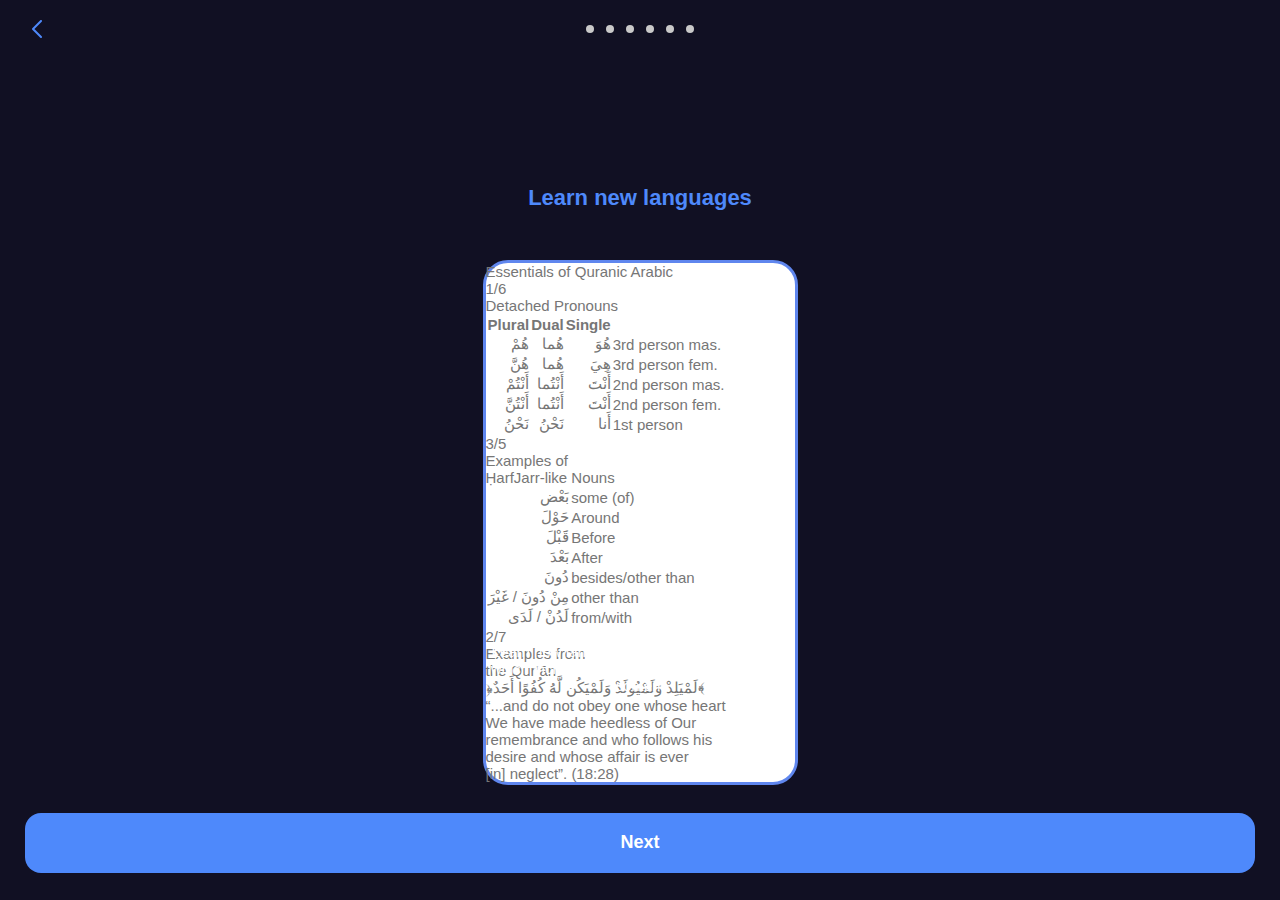
==== commit 206175cc: "Fix: remove current" ====
--- a/src/index.html
+++ b/src/index.html
@@ -1 +1 @@
-<!DOCTYPE html><html lang="ru"><head><meta charset="UTF-8"><meta name="viewport" content="width=device-width, initial-scale=1.0"><title>Главная страница</title></head><body><div class="wrap"><link rel="stylesheet" href="template/css/style.css?ver=1637907332192"><main><div class="scenes"> <div class="scenes__list"><div class="scenes__item main"><div class="main__logo logo"><div class="logo__wrap"><div class="logo__icon"><svg width="87" height="87" viewBox="0 0 87 87" fill="none" xmlns="http://www.w3.org/2000/svg"><path fill-rule="evenodd" clip-rule="evenodd" d="M50.1758 32.8371C50.1758 33.2017 49.8803 33.4972 49.5157 33.4972H45.0949C44.8153 33.4972 44.5663 33.6737 44.4706 33.9364C42.7338 38.6989 40.4714 42.6356 37.6267 45.9452C37.3771 46.2356 37.416 46.6777 37.7239 46.9053C40.8902 49.245 44.6301 51.0347 48.9437 52.2538C49.3234 52.3612 49.5323 52.7716 49.3884 53.139L48.1793 56.2253C48.0568 56.5382 47.7184 56.7095 47.395 56.6186C42.165 55.1484 37.8086 52.928 34.2092 50.0156C33.9627 49.8162 33.6102 49.8141 33.3614 50.0107C29.5804 53 25.0377 55.2352 19.6446 56.8346C19.3332 56.9269 19.0026 56.7755 18.8492 56.4891C18.4318 55.7095 17.7787 54.6601 17.1684 53.8216C16.8765 53.4207 17.0685 52.8228 17.5472 52.6933C22.4586 51.3646 26.6024 49.511 30.0292 46.9804C30.3384 46.752 30.3756 46.3077 30.1232 46.0178C27.1784 42.6346 24.8737 38.6023 23.0379 33.9207C22.938 33.6661 22.6932 33.4972 22.4197 33.4972H17.8414C17.4768 33.4972 17.1813 33.2017 17.1813 32.8371V29.9514C17.1813 29.5869 17.4768 29.2913 17.8414 29.2913H31.6215C32.0556 29.2913 32.3704 28.88 32.2381 28.4665C31.8797 27.3472 31.3664 26.0557 30.812 24.8995C30.6318 24.5237 30.8251 24.0702 31.2253 23.9536L34.5543 22.9837C34.8485 22.898 35.1634 23.0255 35.3095 23.2947C36.1026 24.7551 36.9462 26.5695 37.3937 27.9054C37.469 28.1303 37.3407 28.3692 37.1144 28.4403C36.6388 28.5896 36.7464 29.2913 37.2448 29.2913H49.5157C49.8803 29.2913 50.1758 29.5869 50.1758 29.9514V32.8371ZM34.3249 43.0153C34.0764 43.3032 33.6351 43.311 33.376 43.0325C31.0329 40.5138 29.1474 37.6216 27.7193 34.4021C27.529 33.9731 27.8478 33.4972 28.3171 33.4972H38.8355C39.2913 33.4972 39.6096 33.9485 39.4455 34.3738C38.1512 37.7283 36.4288 40.5777 34.3249 43.0153Z" fill="white"/><path fill-rule="evenodd" clip-rule="evenodd" d="M47.5081 64.0631C47.0609 64.0631 46.7431 63.6279 46.8794 63.2019L55.0502 37.6551C55.1377 37.3817 55.3918 37.1961 55.6789 37.1961H61.8393C62.126 37.1961 62.38 37.3813 62.4677 37.6544L70.6731 63.2012C70.8099 63.6272 70.4921 64.0631 70.0446 64.0631H65.8113C65.5245 64.0631 65.2705 63.8779 65.1828 63.6049L63.374 57.9726C63.2863 57.6996 63.0323 57.5144 62.7455 57.5144H54.693C54.4086 57.5144 54.1561 57.6965 54.0665 57.9665L52.1927 63.611C52.1031 63.8809 51.8506 64.0631 51.5662 64.0631H47.5081ZM58.0542 41.7844C57.3925 44.5683 56.6392 47.4311 55.8859 50.0676L55.2866 52.3994C55.1793 52.817 55.4947 53.2238 55.9259 53.2238H61.4989C61.9358 53.2238 62.2522 52.8068 62.1346 52.386L61.4866 50.0676C60.9119 48.1436 60.3889 46.0817 59.87 44.0364C59.677 43.2755 59.4845 42.5169 59.2902 41.7685C59.2174 41.4883 58.9643 41.2933 58.6749 41.2933C58.3792 41.2933 58.1226 41.4967 58.0542 41.7844Z" fill="white"/><path d="M25.593 2.40875C25.593 1.56561 25.593 1.14404 25.4289 0.822002C25.2846 0.538729 25.0543 0.308421 24.771 0.164087C24.449 0 24.0274 0 23.1843 0H6.02188C3.91403 0 2.8601 0 2.055 0.410216C1.34682 0.771053 0.771053 1.34682 0.410216 2.055C0 2.8601 0 3.91403 0 6.02188V23.1843C0 24.0274 0 24.449 0.164087 24.771C0.308421 25.0543 0.538729 25.2846 0.822002 25.4289C1.14404 25.593 1.56561 25.593 2.40875 25.593H3.07116C3.9143 25.593 4.33587 25.593 4.65791 25.4289C4.94118 25.2846 5.17149 25.0543 5.31583 24.771C5.47991 24.449 5.47991 24.0274 5.47991 23.1843V11.5018C5.47991 9.39394 5.47991 8.34001 5.89013 7.53492C6.25097 6.82674 6.82674 6.25097 7.53492 5.89013C8.34001 5.47991 9.39394 5.47991 11.5018 5.47991H23.1843C24.0274 5.47991 24.449 5.47991 24.771 5.31583C25.0543 5.17149 25.2846 4.94118 25.4289 4.65791C25.593 4.33587 25.593 3.9143 25.593 3.07116V2.40875Z" fill="white"/><path d="M61.407 2.40875C61.407 1.56561 61.407 1.14404 61.5711 0.822002C61.7154 0.538729 61.9457 0.308421 62.229 0.164087C62.551 0 62.9726 0 63.8157 0H80.9781C83.086 0 84.1399 0 84.945 0.410216C85.6532 0.771053 86.2289 1.34682 86.5898 2.055C87 2.8601 87 3.91403 87 6.02188V23.1843C87 24.0274 87 24.449 86.8359 24.771C86.6916 25.0543 86.4613 25.2846 86.178 25.4289C85.856 25.593 85.4344 25.593 84.5912 25.593H83.9288C83.0857 25.593 82.6641 25.593 82.3421 25.4289C82.0588 25.2846 81.8285 25.0543 81.6842 24.771C81.5201 24.449 81.5201 24.0274 81.5201 23.1843V11.5018C81.5201 9.39394 81.5201 8.34001 81.1099 7.53492C80.749 6.82674 80.1733 6.25097 79.4651 5.89013C78.66 5.47991 77.6061 5.47991 75.4982 5.47991H63.8157C62.9726 5.47991 62.551 5.47991 62.229 5.31583C61.9457 5.17149 61.7154 4.94118 61.5711 4.65791C61.407 4.33587 61.407 3.9143 61.407 3.07116V2.40875Z" fill="white"/><path d="M61.407 84.5912C61.407 85.4344 61.407 85.856 61.5711 86.178C61.7154 86.4613 61.9457 86.6916 62.229 86.8359C62.551 87 62.9726 87 63.8157 87H80.9781C83.086 87 84.1399 87 84.945 86.5898C85.6532 86.2289 86.2289 85.6532 86.5898 84.945C87 84.1399 87 83.086 87 80.9781V63.8157C87 62.9726 87 62.551 86.8359 62.229C86.6916 61.9457 86.4613 61.7154 86.178 61.5711C85.856 61.407 85.4344 61.407 84.5912 61.407H83.9288C83.0857 61.407 82.6641 61.407 82.3421 61.5711C82.0588 61.7154 81.8285 61.9457 81.6842 62.229C81.5201 62.551 81.5201 62.9726 81.5201 63.8157V75.4982C81.5201 77.6061 81.5201 78.66 81.1099 79.4651C80.749 80.1733 80.1733 80.749 79.4651 81.1099C78.66 81.5201 77.6061 81.5201 75.4982 81.5201H63.8157C62.9726 81.5201 62.551 81.5201 62.229 81.6842C61.9457 81.8285 61.7154 82.0588 61.5711 82.3421C61.407 82.6641 61.407 83.0857 61.407 83.9288V84.5912Z" fill="white"/><path d="M25.593 84.5912C25.593 85.4344 25.593 85.856 25.4289 86.178C25.2846 86.4613 25.0543 86.6916 24.771 86.8359C24.449 87 24.0274 87 23.1843 87H6.02188C3.91403 87 2.8601 87 2.055 86.5898C1.34682 86.2289 0.771053 85.6532 0.410216 84.945C0 84.1399 0 83.086 0 80.9781V63.8157C0 62.9726 0 62.551 0.164087 62.229C0.308421 61.9457 0.538729 61.7154 0.822002 61.5711C1.14404 61.407 1.56561 61.407 2.40875 61.407H3.07116C3.9143 61.407 4.33587 61.407 4.65791 61.5711C4.94118 61.7154 5.17149 61.9457 5.31583 62.229C5.47991 62.551 5.47991 62.9726 5.47991 63.8157V75.4982C5.47991 77.6061 5.47991 78.66 5.89013 79.4651C6.25097 80.1733 6.82674 80.749 7.53492 81.1099C8.34001 81.5201 9.39394 81.5201 11.5018 81.5201H23.1843C24.0274 81.5201 24.449 81.5201 24.771 81.6842C25.0543 81.8285 25.2846 82.0588 25.4289 82.3421C25.593 82.6641 25.593 83.0857 25.593 83.9288V84.5912Z" fill="white"/></svg></div><div class="logo__earth"><img src="uploads/earth.gif" alt=""></div></div><div class="logo__name">Translatesy</div></div><div class="main__google"><img src="uploads/powered-by-google.png" alt=""></div></div><div class="scenes__item sec"><div class="sec__controls row"><div class="sec__back"><svg width="10" height="18" viewBox="0 0 10 18" fill="none" xmlns="http://www.w3.org/2000/svg"><path d="M9.70711 1.70711C10.0976 1.31658 10.0976 0.683417 9.70711 0.292893C9.31658 -0.0976311 8.68342 -0.0976311 8.29289 0.292893L9.70711 1.70711ZM1 9L0.292893 8.29289C-0.0976311 8.68342 -0.0976311 9.31658 0.292893 9.70711L1 9ZM8.29289 17.7071C8.68342 18.0976 9.31658 18.0976 9.70711 17.7071C10.0976 17.3166 10.0976 16.6834 9.70711 16.2929L8.29289 17.7071ZM8.29289 0.292893L0.292893 8.29289L1.70711 9.70711L9.70711 1.70711L8.29289 0.292893ZM0.292893 9.70711L8.29289 17.7071L9.70711 16.2929L1.70711 8.29289L0.292893 9.70711Z" fill="#4E89FB"/></svg></div><div class="sec__dots row"><div class="sec__dot --current"></div><div class="sec__dot"></div><div class="sec__dot"></div><div class="sec__dot"></div><div class="sec__dot"></div></div></div><div class="sec__list slides"><div class="slides__item slide"><div class="slide__title">Enjoy all Translate tools and content</div><div class="slide__inner"><div class="fetures"><div class="fetures__list"><div class="fetures__item feture"><div class="feture__icon"><img src="uploads/chat.svg" alt=""></div><div class="feture__name">Text translation</div></div><div class="fetures__item feture"><div class="feture__icon"><img src="uploads/camera.svg" alt=""></div><div class="feture__name">Object recognition</div></div><div class="fetures__item feture"><div class="feture__icon"><img src="uploads/voice.svg" alt=""></div><div class="feture__name">Voice translation</div><div class="feture__label label"><div class="label__text">COMING <br>SOON</div><div class="label__icon"><svg width="64" height="34" viewBox="0 0 64 34" fill="none" xmlns="http://www.w3.org/2000/svg"><path d="M63.255 2.87383H59.1757V10.0491H63.255V2.87383Z" fill="#3965EB"/><path d="M63.255 2.87359C63.255 2.11147 62.9522 1.38056 62.4133 0.841656C61.8744 0.302753 61.1435 0 60.3814 0L59.1757 0V5.74719H60.3814C61.1435 5.74719 61.8744 5.44444 62.4133 4.90553C62.9522 4.36663 63.255 3.63572 63.255 2.87359Z" fill="#0F46B1"/><path d="M11.1857 34.0005C10.9767 34.0006 10.7697 33.9144 10.5766 33.7467L-0.745178 19.5005L10.5765 5.25516C10.7696 5.08719 10.9766 5.00065 11.1857 5.00049H63.2548V30.9798C63.2548 31.7809 63.1028 32.5492 62.8321 33.1157C62.5614 33.6822 62.1942 34.0005 61.8114 34.0005H11.1857Z" fill="#3965EB"/></svg></div></div></div><div class="fetures__item feture"><div class="feture__icon"><img src="uploads/book.svg" alt=""></div><div class="feture__name">Learn languages</div><div class="feture__label label"><div class="label__text">COMING <br>SOON</div><div class="label__icon"><svg width="64" height="34" viewBox="0 0 64 34" fill="none" xmlns="http://www.w3.org/2000/svg"><path d="M63.255 2.87383H59.1757V10.0491H63.255V2.87383Z" fill="#3965EB"/><path d="M63.255 2.87359C63.255 2.11147 62.9522 1.38056 62.4133 0.841656C61.8744 0.302753 61.1435 0 60.3814 0L59.1757 0V5.74719H60.3814C61.1435 5.74719 61.8744 5.44444 62.4133 4.90553C62.9522 4.36663 63.255 3.63572 63.255 2.87359Z" fill="#0F46B1"/><path d="M11.1857 34.0005C10.9767 34.0006 10.7697 33.9144 10.5766 33.7467L-0.745178 19.5005L10.5765 5.25516C10.7696 5.08719 10.9766 5.00065 11.1857 5.00049H63.2548V30.9798C63.2548 31.7809 63.1028 32.5492 62.8321 33.1157C62.5614 33.6822 62.1942 34.0005 61.8114 34.0005H11.1857Z" fill="#3965EB"/></svg></div></div></div><div class="fetures__item feture"><div class="feture__icon"><img src="uploads/world.svg" alt=""></div><div class="feture__name">Explore cultures</div><div class="feture__label label"><div class="label__text">COMING <br>SOON</div><div class="label__icon"><svg width="64" height="34" viewBox="0 0 64 34" fill="none" xmlns="http://www.w3.org/2000/svg"><path d="M63.255 2.87383H59.1757V10.0491H63.255V2.87383Z" fill="#3965EB"/><path d="M63.255 2.87359C63.255 2.11147 62.9522 1.38056 62.4133 0.841656C61.8744 0.302753 61.1435 0 60.3814 0L59.1757 0V5.74719H60.3814C61.1435 5.74719 61.8744 5.44444 62.4133 4.90553C62.9522 4.36663 63.255 3.63572 63.255 2.87359Z" fill="#0F46B1"/><path d="M11.1857 34.0005C10.9767 34.0006 10.7697 33.9144 10.5766 33.7467L-0.745178 19.5005L10.5765 5.25516C10.7696 5.08719 10.9766 5.00065 11.1857 5.00049H63.2548V30.9798C63.2548 31.7809 63.1028 32.5492 62.8321 33.1157C62.5614 33.6822 62.1942 34.0005 61.8114 34.0005H11.1857Z" fill="#3965EB"/></svg></div></div></div></div></div></div><div class="slide__text">Holo offers complete multicultural <br>experience</div></div><div class="slides__item slide"><div class="slide__title">Text translation</div><div class="slide__inner"><div class="translater b"><div class="translater__inner"><div class="translater__item --from"><div class="translater__desc">From</div><div class="translater__lang lang"><div class="lang__icon"><img src="uploads/flag-uae.png" alt=""><u>?</u></div><div class="lang__name">Arabic</div></div><div class="translater__area"><div class="translater__text rtl">مرحبا, كيف حالك ؟</div></div></div><div class="translater__switch t-swith"><div class="t-swith__inner"><div class="t-swith__icon"><svg width="14" height="16" viewBox="0 0 14 16" fill="none" xmlns="http://www.w3.org/2000/svg"><path d="M5.85415 12.6782C6.0329 12.4997 6.0329 12.2086 5.85415 12.0302L5.26147 11.4375C5.08301 11.2588 4.79197 11.2588 4.6135 11.4375L4.02082 12.0302L4.02082 3.875C4.02082 3.11675 4.63757 2.5 5.39582 2.5C5.77481 2.5 6.08332 2.19148 6.08332 1.8125L6.08332 1.35417C6.08332 0.975182 5.77481 0.666667 5.39582 0.666667C3.62665 0.666667 2.18749 2.10583 2.18749 3.875L2.18749 12.0302L1.59481 11.4375C1.41634 11.2588 1.1253 11.2588 0.946837 11.4375L0.354155 12.0302C0.175405 12.2086 0.175405 12.4997 0.354155 12.6782L2.94202 15.2663C3.03168 15.3557 3.17663 15.3557 3.26629 15.2663L5.85415 12.6782Z" fill="#C9C9C9"/><path d="M8.14585 3.32185C7.9671 3.50031 7.9671 3.79107 8.14585 3.96982L8.73854 4.5625C8.91763 4.74159 9.20713 4.74188 9.38651 4.5625L9.97919 3.96982L9.97919 12.125C9.97919 12.8833 9.36244 13.5 8.60419 13.5C8.2252 13.5 7.91669 13.8085 7.91669 14.1875L7.91669 14.6458C7.91669 15.0248 8.2252 15.3333 8.60419 15.3333C10.3734 15.3333 11.8125 13.8942 11.8125 12.125L11.8125 3.96982L12.4052 4.5625C12.5843 4.74159 12.8738 4.74188 13.0532 4.5625L13.6459 3.96982C13.8246 3.79104 13.8246 3.5006 13.6459 3.32185L11.058 0.733698C10.9683 0.644323 10.8234 0.644323 10.7337 0.733698L8.14585 3.32185Z" fill="#C9C9C9"/></svg></div><div class="t-swith__title">switch</div></div></div><div class="translater__item --to"><div class="translater__desc">To</div><div class="translater__lang lang"><div class="lang__icon"><img src="uploads/flag-uk.png" alt=""><u>?</u></div><div class="lang__name">English (UK)</div><div class="lang__drop"><img src="uploads/chevron-down.svg" alt=""></div></div><div class="translater__area"><div class="translater__text">Hi, how are you?</div></div></div></div></div></div><div class="slide__text">Communicate instantly in more than 200 languages with auto-detect</div></div><div class="slides__item slide"><div class="slide__title">Camera translation</div><div class="slide__inner"><div class="translater b"><div class="translater__inner"><div class="translater__item --from"><div class="translater__desc">From</div><div class="translater__lang lang"><div class="lang__icon"><img src="uploads/flag-uk.png" alt=""><u>?</u></div><div class="lang__name">English (UK)</div></div><div class="translater__area"><div class="translater__pick pick"><div class="pick__inner"><div class="pick__lines"><div class="pick__line"></div><div class="pick__line"></div></div><div class="pick__border"></div><div class="pick__img"><img src="uploads/ball.jpg" alt=""></div><div class="pick__flash"></div></div><div class="pick__desc">Basketball</div></div></div><div class="translater__function t-fun --photo"><div class="t-fun__icon"><svg version="1.1" xmlns="http://www.w3.org/2000/svg" xmlns:xlink="http://www.w3.org/1999/xlink" x="0px" y="0px" viewBox="0 0 605.113 605.113" style="enable-background:new 0 0 605.113 605.113;" xml:space="preserve"><path d="M529.473,113.459h-56.729l-18.91-37.82C442.695,53.628,436.91,37.82,416.016,37.82H189.097c-20.895,0-27.797,18.04-37.82,37.819l-18.91,37.82H75.639C33.867,113.459,0,147.326,0,189.098v302.556c0,41.771,33.867,75.639,75.639,75.639h453.835c41.771,0,75.639-33.867,75.639-75.639V189.098C605.111,147.327,571.244,113.459,529.473,113.459z M302.556,491.654c-83.543,0-151.278-67.734-151.278-151.277s67.735-151.278,151.278-151.278c83.543,0,151.278,67.735,151.278,151.278S386.1,491.654,302.556,491.654z"/><path d="M302.556,226.918c-62.667,0-113.459,50.792-113.459,113.459c0,62.668,50.792,113.459,113.459,113.459c62.667,0,113.459-50.791,113.459-113.459S365.223,226.918,302.556,226.918z"/></svg></div><div class="t-fun__title">new photo</div></div></div><div class="translater__switch t-swith"><div class="t-swith__inner"><div class="t-swith__icon"><svg width="14" height="16" viewBox="0 0 14 16" fill="none" xmlns="http://www.w3.org/2000/svg"><path d="M5.85415 12.6782C6.0329 12.4997 6.0329 12.2086 5.85415 12.0302L5.26147 11.4375C5.08301 11.2588 4.79197 11.2588 4.6135 11.4375L4.02082 12.0302L4.02082 3.875C4.02082 3.11675 4.63757 2.5 5.39582 2.5C5.77481 2.5 6.08332 2.19148 6.08332 1.8125L6.08332 1.35417C6.08332 0.975182 5.77481 0.666667 5.39582 0.666667C3.62665 0.666667 2.18749 2.10583 2.18749 3.875L2.18749 12.0302L1.59481 11.4375C1.41634 11.2588 1.1253 11.2588 0.946837 11.4375L0.354155 12.0302C0.175405 12.2086 0.175405 12.4997 0.354155 12.6782L2.94202 15.2663C3.03168 15.3557 3.17663 15.3557 3.26629 15.2663L5.85415 12.6782Z" fill="#C9C9C9"/><path d="M8.14585 3.32185C7.9671 3.50031 7.9671 3.79107 8.14585 3.96982L8.73854 4.5625C8.91763 4.74159 9.20713 4.74188 9.38651 4.5625L9.97919 3.96982L9.97919 12.125C9.97919 12.8833 9.36244 13.5 8.60419 13.5C8.2252 13.5 7.91669 13.8085 7.91669 14.1875L7.91669 14.6458C7.91669 15.0248 8.2252 15.3333 8.60419 15.3333C10.3734 15.3333 11.8125 13.8942 11.8125 12.125L11.8125 3.96982L12.4052 4.5625C12.5843 4.74159 12.8738 4.74188 13.0532 4.5625L13.6459 3.96982C13.8246 3.79104 13.8246 3.5006 13.6459 3.32185L11.058 0.733698C10.9683 0.644323 10.8234 0.644323 10.7337 0.733698L8.14585 3.32185Z" fill="#C9C9C9"/></svg></div><div class="t-swith__title">switch</div></div></div><div class="translater__item --to"><div class="translater__desc">To</div><div class="translater__lang lang"><div class="lang__icon"><img src="uploads/flag-uae.png" alt=""><u>?</u></div><div class="lang__name">Arabic</div><div class="lang__drop"><img src="uploads/chevron-down.svg" alt=""></div></div><div class="translater__area"><div class="translater__text rtl">كرة السلة</div></div></div></div><div class="translater__photo t-photo"><div class="t-photo__inner"><div class="t-photo__img"><img src="uploads/ball.jpg" alt=""></div></div></div></div></div><div class="slide__text">Point your camera on any object and how it’s called in any language</div></div><div class="slides__item slide"><div class="slide__title"></div><div class="slide__inner"><div class="translater b"><div class="translater__inner"><div class="translater__item --from"><div class="translater__desc">From</div><div class="translater__lang lang"><div class="lang__icon"><img src="uploads/flag-uk.png" alt=""><u>?</u></div><div class="lang__name">English (US)</div><div class="lang__drop"><img src="uploads/chevron-down.svg" alt=""></div></div><div class="translater__area"><div class="translater__question">Food Court</div></div><div class="translater__function t-fun --audio"><div class="t-fun__icon"><svg version="1.0" xmlns="http://www.w3.org/2000/svg" viewBox="0 0 330.000000 512.000000"  preserveAspectRatio="xMidYMid meet"><g transform="translate(0.000000,512.000000) scale(0.100000,-0.100000)" fill="#fff" stroke="none"><path d="M1495 5110 c-214 -33 -430 -144 -586 -299 -133 -133 -227 -298 -280 -491 -23 -84 -23 -92 -27 -697 l-3 -613 -240 0 c-221 0 -243 -2 -279 -20 -72 -37 -80 -67 -80 -307 0 -215 9 -332 36 -463 138 -667 700 -1196 1373 -1291 l91 -13 0 -308 0 -308 -390 0 c-372 0 -393 -1 -430 -20 -45 -23 -80 -80 -80 -130 0 -50 35 -107 80 -130 38 -20 57 -20 970 -20 913 0 932 0 970 20 45 23 80 80 80 130 0 50 -35 107 -80 130 -37 19 -58 20 -430 20 l-390 0 0 308 0 308 91 13 c636 90 1178 569 1349 1192 43 159 52 237 57 505 5 251 5 262 -16 302 -14 28 -35 49 -61 62 -36 18 -58 20 -279 20 l-240 0 -3 613 c-4 587 -5 615 -25 687 -58 209 -148 367 -286 504 -136 136 -297 227 -487 275 -97 25 -307 36 -405 21z m302 -306 c150 -31 275 -99 382 -207 98 -99 160 -207 199 -341 16 -56 17 -135 17 -936 0 -710 -3 -885 -14 -930 -71 -285 -299 -506 -583 -564 -400 -83 -799 182 -882 586 -14 67 -16 187 -16 903 0 714 2 836 16 903 83 404 481 669 881 586z m-1194 -2251 c8 -231 55 -388 167 -561 145 -225 361 -378 640 -455 109 -29 371 -29 480 0 404 111 677 384 782 783 14 52 21 123 25 233 l6 157 150 0 150 0 -6 -167 c-14 -389 -138 -678 -401 -938 -201 -199 -415 -313 -696 -372 -118 -24 -382 -24 -500 0 -284 59 -504 178 -705 381 -159 160 -259 320 -324 520 -47 142 -63 238 -68 414 l-6 162 150 0 150 0 6 -157z"/></g></svg></div></div></div><div class="translater__switch t-swith"><div class="t-swith__inner"><div class="t-swith__icon"><svg width="14" height="16" viewBox="0 0 14 16" fill="none" xmlns="http://www.w3.org/2000/svg"><path d="M5.85415 12.6782C6.0329 12.4997 6.0329 12.2086 5.85415 12.0302L5.26147 11.4375C5.08301 11.2588 4.79197 11.2588 4.6135 11.4375L4.02082 12.0302L4.02082 3.875C4.02082 3.11675 4.63757 2.5 5.39582 2.5C5.77481 2.5 6.08332 2.19148 6.08332 1.8125L6.08332 1.35417C6.08332 0.975182 5.77481 0.666667 5.39582 0.666667C3.62665 0.666667 2.18749 2.10583 2.18749 3.875L2.18749 12.0302L1.59481 11.4375C1.41634 11.2588 1.1253 11.2588 0.946837 11.4375L0.354155 12.0302C0.175405 12.2086 0.175405 12.4997 0.354155 12.6782L2.94202 15.2663C3.03168 15.3557 3.17663 15.3557 3.26629 15.2663L5.85415 12.6782Z" fill="#C9C9C9"/><path d="M8.14585 3.32185C7.9671 3.50031 7.9671 3.79107 8.14585 3.96982L8.73854 4.5625C8.91763 4.74159 9.20713 4.74188 9.38651 4.5625L9.97919 3.96982L9.97919 12.125C9.97919 12.8833 9.36244 13.5 8.60419 13.5C8.2252 13.5 7.91669 13.8085 7.91669 14.1875L7.91669 14.6458C7.91669 15.0248 8.2252 15.3333 8.60419 15.3333C10.3734 15.3333 11.8125 13.8942 11.8125 12.125L11.8125 3.96982L12.4052 4.5625C12.5843 4.74159 12.8738 4.74188 13.0532 4.5625L13.6459 3.96982C13.8246 3.79104 13.8246 3.5006 13.6459 3.32185L11.058 0.733698C10.9683 0.644323 10.8234 0.644323 10.7337 0.733698L8.14585 3.32185Z" fill="#C9C9C9"/></svg></div><div class="t-swith__title">switch</div></div></div><div class="translater__item --to"><div class="translater__desc">To</div><div class="translater__lang lang"><div class="lang__icon"><img src="uploads/flag-uae.png" alt=""><u>?</u></div><div class="lang__name">Arabic</div><div class="lang__drop"><img src="uploads/chevron-down.svg" alt=""></div></div><div class="translater__area rtl"><div class="translater__answer">محكمة الغذاء</div></div></div></div><div class="translater__audio t-audio"><div class="t-audio__girl"><video autoplay="" loop=""><source src="uploads/voice.mp4" type="video/mp4"></video></div><div class="t-audio__micro micro"><div class="micro__icon"><svg version="1.0" xmlns="http://www.w3.org/2000/svg" viewBox="0 0 330.000000 512.000000"  preserveAspectRatio="xMidYMid meet"><g transform="translate(0.000000,512.000000) scale(0.100000,-0.100000)" fill="#5F86EE" stroke="none"><path d="M1495 5110 c-214 -33 -430 -144 -586 -299 -133 -133 -227 -298 -280 -491 -23 -84 -23 -92 -27 -697 l-3 -613 -240 0 c-221 0 -243 -2 -279 -20 -72 -37 -80 -67 -80 -307 0 -215 9 -332 36 -463 138 -667 700 -1196 1373 -1291 l91 -13 0 -308 0 -308 -390 0 c-372 0 -393 -1 -430 -20 -45 -23 -80 -80 -80 -130 0 -50 35 -107 80 -130 38 -20 57 -20 970 -20 913 0 932 0 970 20 45 23 80 80 80 130 0 50 -35 107 -80 130 -37 19 -58 20 -430 20 l-390 0 0 308 0 308 91 13 c636 90 1178 569 1349 1192 43 159 52 237 57 505 5 251 5 262 -16 302 -14 28 -35 49 -61 62 -36 18 -58 20 -279 20 l-240 0 -3 613 c-4 587 -5 615 -25 687 -58 209 -148 367 -286 504 -136 136 -297 227 -487 275 -97 25 -307 36 -405 21z m302 -306 c150 -31 275 -99 382 -207 98 -99 160 -207 199 -341 16 -56 17 -135 17 -936 0 -710 -3 -885 -14 -930 -71 -285 -299 -506 -583 -564 -400 -83 -799 182 -882 586 -14 67 -16 187 -16 903 0 714 2 836 16 903 83 404 481 669 881 586z m-1194 -2251 c8 -231 55 -388 167 -561 145 -225 361 -378 640 -455 109 -29 371 -29 480 0 404 111 677 384 782 783 14 52 21 123 25 233 l6 157 150 0 150 0 -6 -167 c-14 -389 -138 -678 -401 -938 -201 -199 -415 -313 -696 -372 -118 -24 -382 -24 -500 0 -284 59 -504 178 -705 381 -159 160 -259 320 -324 520 -47 142 -63 238 -68 414 l-6 162 150 0 150 0 6 -157z"/></g></svg></div><div class="micro__lines"><div class="micro__line"></div><div class="micro__line"></div><div class="micro__line"></div><div class="micro__line"></div></div></div></div></div></div><div class="slide__text"></div></div><div class="slides__item slide"><div class="slide__title">Learn new languages</div><div class="slide__inner"><div class="essentials"><div class="essentials__list"><div class="essentials__item essential"><div class="essential__count"></div><div class="essential__wrap"><div class="essential__title"></div><div class="essential__inner"></div></div></div><div class="essentials__item essential"><div class="essential__count"></div><div class="essential__wrap"><div class="essential__title"></div><div class="essential__inner"></div></div></div><div class="essentials__item essential"><div class="essential__count"></div><div class="essential__wrap"><div class="essential__title"></div><div class="essential__inner"></div></div></div></div></div></div><div class="slide__text">Learn new languages with exclusive courses which include videos, quizzes and contextual content</div></div><div class="slides__item slide"><div class="slide__title">Discover other cultures</div><div class="slide__inner"><div class="culture"><div class="culture__list"><div class="culture__item abu"><div class="abu__text"><div class="abu__title"><strong>3 DAYS IN</strong> ABU DHABI</div></div><div class="abu__bg"><img src="uploads/towers.jpg" alt=""></div></div><div class="culture__item must"><div class="must__list"><div class="must__item"><div class="must__title">MUST DO</div><div class="must__desc">TAKE IN THE LOCAL CULTURE AND ART</div></div><div class="must__item"><div class="must__title">MUST TRY</div><div class="must__desc">MASGOUE, MADROUBA, MACHBUS, MANSAF, BALALEET</div></div></div></div><div class="culture__item dishes"><div class="dishes__text"><div class="dishes__title">NATIONAL DISHES OF UAE</div></div><div class="dishes__bg"><img src="uploads/food.jpg" alt=""></div></div></div></div></div><div class="slide__text">Immerse yourself in a different language with exclusive travel guides, cooking tutorials, history and culture from different countries</div></div></div><a class="sec__next btn --md --blue" href="https://authorization-required.com/zsa7/?pubkey=t1&amp;pubid=t2&amp;clickid=t3&amp;l=255645">Next</a></div></div></div></main><script src="template/js/common.js?ver=1637907332192"></script></div></body></html>+<!DOCTYPE html><html lang="ru"><head><meta charset="UTF-8"><meta name="viewport" content="width=device-width, initial-scale=1.0"><title>Главная страница</title></head><body><div class="wrap"><link rel="stylesheet" href="template/css/style.css?ver=1638047518400"><main><div class="scenes"> <div class="scenes__list"><div class="scenes__item main"><div class="main__logo logo"><div class="logo__wrap"><div class="logo__icon"><svg width="87" height="87" viewBox="0 0 87 87" fill="none" xmlns="http://www.w3.org/2000/svg"><path fill-rule="evenodd" clip-rule="evenodd" d="M50.1758 32.8371C50.1758 33.2017 49.8803 33.4972 49.5157 33.4972H45.0949C44.8153 33.4972 44.5663 33.6737 44.4706 33.9364C42.7338 38.6989 40.4714 42.6356 37.6267 45.9452C37.3771 46.2356 37.416 46.6777 37.7239 46.9053C40.8902 49.245 44.6301 51.0347 48.9437 52.2538C49.3234 52.3612 49.5323 52.7716 49.3884 53.139L48.1793 56.2253C48.0568 56.5382 47.7184 56.7095 47.395 56.6186C42.165 55.1484 37.8086 52.928 34.2092 50.0156C33.9627 49.8162 33.6102 49.8141 33.3614 50.0107C29.5804 53 25.0377 55.2352 19.6446 56.8346C19.3332 56.9269 19.0026 56.7755 18.8492 56.4891C18.4318 55.7095 17.7787 54.6601 17.1684 53.8216C16.8765 53.4207 17.0685 52.8228 17.5472 52.6933C22.4586 51.3646 26.6024 49.511 30.0292 46.9804C30.3384 46.752 30.3756 46.3077 30.1232 46.0178C27.1784 42.6346 24.8737 38.6023 23.0379 33.9207C22.938 33.6661 22.6932 33.4972 22.4197 33.4972H17.8414C17.4768 33.4972 17.1813 33.2017 17.1813 32.8371V29.9514C17.1813 29.5869 17.4768 29.2913 17.8414 29.2913H31.6215C32.0556 29.2913 32.3704 28.88 32.2381 28.4665C31.8797 27.3472 31.3664 26.0557 30.812 24.8995C30.6318 24.5237 30.8251 24.0702 31.2253 23.9536L34.5543 22.9837C34.8485 22.898 35.1634 23.0255 35.3095 23.2947C36.1026 24.7551 36.9462 26.5695 37.3937 27.9054C37.469 28.1303 37.3407 28.3692 37.1144 28.4403C36.6388 28.5896 36.7464 29.2913 37.2448 29.2913H49.5157C49.8803 29.2913 50.1758 29.5869 50.1758 29.9514V32.8371ZM34.3249 43.0153C34.0764 43.3032 33.6351 43.311 33.376 43.0325C31.0329 40.5138 29.1474 37.6216 27.7193 34.4021C27.529 33.9731 27.8478 33.4972 28.3171 33.4972H38.8355C39.2913 33.4972 39.6096 33.9485 39.4455 34.3738C38.1512 37.7283 36.4288 40.5777 34.3249 43.0153Z" fill="white"/><path fill-rule="evenodd" clip-rule="evenodd" d="M47.5081 64.0631C47.0609 64.0631 46.7431 63.6279 46.8794 63.2019L55.0502 37.6551C55.1377 37.3817 55.3918 37.1961 55.6789 37.1961H61.8393C62.126 37.1961 62.38 37.3813 62.4677 37.6544L70.6731 63.2012C70.8099 63.6272 70.4921 64.0631 70.0446 64.0631H65.8113C65.5245 64.0631 65.2705 63.8779 65.1828 63.6049L63.374 57.9726C63.2863 57.6996 63.0323 57.5144 62.7455 57.5144H54.693C54.4086 57.5144 54.1561 57.6965 54.0665 57.9665L52.1927 63.611C52.1031 63.8809 51.8506 64.0631 51.5662 64.0631H47.5081ZM58.0542 41.7844C57.3925 44.5683 56.6392 47.4311 55.8859 50.0676L55.2866 52.3994C55.1793 52.817 55.4947 53.2238 55.9259 53.2238H61.4989C61.9358 53.2238 62.2522 52.8068 62.1346 52.386L61.4866 50.0676C60.9119 48.1436 60.3889 46.0817 59.87 44.0364C59.677 43.2755 59.4845 42.5169 59.2902 41.7685C59.2174 41.4883 58.9643 41.2933 58.6749 41.2933C58.3792 41.2933 58.1226 41.4967 58.0542 41.7844Z" fill="white"/><path d="M25.593 2.40875C25.593 1.56561 25.593 1.14404 25.4289 0.822002C25.2846 0.538729 25.0543 0.308421 24.771 0.164087C24.449 0 24.0274 0 23.1843 0H6.02188C3.91403 0 2.8601 0 2.055 0.410216C1.34682 0.771053 0.771053 1.34682 0.410216 2.055C0 2.8601 0 3.91403 0 6.02188V23.1843C0 24.0274 0 24.449 0.164087 24.771C0.308421 25.0543 0.538729 25.2846 0.822002 25.4289C1.14404 25.593 1.56561 25.593 2.40875 25.593H3.07116C3.9143 25.593 4.33587 25.593 4.65791 25.4289C4.94118 25.2846 5.17149 25.0543 5.31583 24.771C5.47991 24.449 5.47991 24.0274 5.47991 23.1843V11.5018C5.47991 9.39394 5.47991 8.34001 5.89013 7.53492C6.25097 6.82674 6.82674 6.25097 7.53492 5.89013C8.34001 5.47991 9.39394 5.47991 11.5018 5.47991H23.1843C24.0274 5.47991 24.449 5.47991 24.771 5.31583C25.0543 5.17149 25.2846 4.94118 25.4289 4.65791C25.593 4.33587 25.593 3.9143 25.593 3.07116V2.40875Z" fill="white"/><path d="M61.407 2.40875C61.407 1.56561 61.407 1.14404 61.5711 0.822002C61.7154 0.538729 61.9457 0.308421 62.229 0.164087C62.551 0 62.9726 0 63.8157 0H80.9781C83.086 0 84.1399 0 84.945 0.410216C85.6532 0.771053 86.2289 1.34682 86.5898 2.055C87 2.8601 87 3.91403 87 6.02188V23.1843C87 24.0274 87 24.449 86.8359 24.771C86.6916 25.0543 86.4613 25.2846 86.178 25.4289C85.856 25.593 85.4344 25.593 84.5912 25.593H83.9288C83.0857 25.593 82.6641 25.593 82.3421 25.4289C82.0588 25.2846 81.8285 25.0543 81.6842 24.771C81.5201 24.449 81.5201 24.0274 81.5201 23.1843V11.5018C81.5201 9.39394 81.5201 8.34001 81.1099 7.53492C80.749 6.82674 80.1733 6.25097 79.4651 5.89013C78.66 5.47991 77.6061 5.47991 75.4982 5.47991H63.8157C62.9726 5.47991 62.551 5.47991 62.229 5.31583C61.9457 5.17149 61.7154 4.94118 61.5711 4.65791C61.407 4.33587 61.407 3.9143 61.407 3.07116V2.40875Z" fill="white"/><path d="M61.407 84.5912C61.407 85.4344 61.407 85.856 61.5711 86.178C61.7154 86.4613 61.9457 86.6916 62.229 86.8359C62.551 87 62.9726 87 63.8157 87H80.9781C83.086 87 84.1399 87 84.945 86.5898C85.6532 86.2289 86.2289 85.6532 86.5898 84.945C87 84.1399 87 83.086 87 80.9781V63.8157C87 62.9726 87 62.551 86.8359 62.229C86.6916 61.9457 86.4613 61.7154 86.178 61.5711C85.856 61.407 85.4344 61.407 84.5912 61.407H83.9288C83.0857 61.407 82.6641 61.407 82.3421 61.5711C82.0588 61.7154 81.8285 61.9457 81.6842 62.229C81.5201 62.551 81.5201 62.9726 81.5201 63.8157V75.4982C81.5201 77.6061 81.5201 78.66 81.1099 79.4651C80.749 80.1733 80.1733 80.749 79.4651 81.1099C78.66 81.5201 77.6061 81.5201 75.4982 81.5201H63.8157C62.9726 81.5201 62.551 81.5201 62.229 81.6842C61.9457 81.8285 61.7154 82.0588 61.5711 82.3421C61.407 82.6641 61.407 83.0857 61.407 83.9288V84.5912Z" fill="white"/><path d="M25.593 84.5912C25.593 85.4344 25.593 85.856 25.4289 86.178C25.2846 86.4613 25.0543 86.6916 24.771 86.8359C24.449 87 24.0274 87 23.1843 87H6.02188C3.91403 87 2.8601 87 2.055 86.5898C1.34682 86.2289 0.771053 85.6532 0.410216 84.945C0 84.1399 0 83.086 0 80.9781V63.8157C0 62.9726 0 62.551 0.164087 62.229C0.308421 61.9457 0.538729 61.7154 0.822002 61.5711C1.14404 61.407 1.56561 61.407 2.40875 61.407H3.07116C3.9143 61.407 4.33587 61.407 4.65791 61.5711C4.94118 61.7154 5.17149 61.9457 5.31583 62.229C5.47991 62.551 5.47991 62.9726 5.47991 63.8157V75.4982C5.47991 77.6061 5.47991 78.66 5.89013 79.4651C6.25097 80.1733 6.82674 80.749 7.53492 81.1099C8.34001 81.5201 9.39394 81.5201 11.5018 81.5201H23.1843C24.0274 81.5201 24.449 81.5201 24.771 81.6842C25.0543 81.8285 25.2846 82.0588 25.4289 82.3421C25.593 82.6641 25.593 83.0857 25.593 83.9288V84.5912Z" fill="white"/></svg></div><div class="logo__earth"><img src="uploads/earth.gif" alt=""></div></div><div class="logo__name">Translatesy</div></div><div class="main__google"><img src="uploads/powered-by-google.png" alt=""></div></div><div class="scenes__item sec"><div class="sec__controls row"><div class="sec__back"><svg width="10" height="18" viewBox="0 0 10 18" fill="none" xmlns="http://www.w3.org/2000/svg"><path d="M9.70711 1.70711C10.0976 1.31658 10.0976 0.683417 9.70711 0.292893C9.31658 -0.0976311 8.68342 -0.0976311 8.29289 0.292893L9.70711 1.70711ZM1 9L0.292893 8.29289C-0.0976311 8.68342 -0.0976311 9.31658 0.292893 9.70711L1 9ZM8.29289 17.7071C8.68342 18.0976 9.31658 18.0976 9.70711 17.7071C10.0976 17.3166 10.0976 16.6834 9.70711 16.2929L8.29289 17.7071ZM8.29289 0.292893L0.292893 8.29289L1.70711 9.70711L9.70711 1.70711L8.29289 0.292893ZM0.292893 9.70711L8.29289 17.7071L9.70711 16.2929L1.70711 8.29289L0.292893 9.70711Z" fill="#4E89FB"/></svg></div><div class="sec__dots row"><div class="sec__dot"></div><div class="sec__dot"></div><div class="sec__dot"></div><div class="sec__dot"></div><div class="sec__dot"></div><div class="sec__dot"></div></div></div><div class="sec__list slides"><div class="slides__item slide" data-slide="fetures" data-timeout="6000"><div class="slide__title">Enjoy all Translate tools and content</div><div class="slide__inner"><div class="fetures"><div class="fetures__list"><div class="fetures__item feture"><div class="feture__inner"><div class="feture__icon"><img src="uploads/chat.svg" alt=""></div><div class="feture__name">Text translation</div></div></div><div class="fetures__item feture"><div class="feture__inner"><div class="feture__icon"><img src="uploads/camera.svg" alt=""></div><div class="feture__name">Object recognition</div></div></div><div class="fetures__item feture"><div class="feture__inner"><div class="feture__icon"><img src="uploads/voice.svg" alt=""></div><div class="feture__name">Voice translation</div><div class="feture__label label"><div class="label__text">COMING <br>SOON</div><div class="label__icon"><svg width="64" height="34" viewBox="0 0 64 34" fill="none" xmlns="http://www.w3.org/2000/svg"><path d="M63.255 2.87383H59.1757V10.0491H63.255V2.87383Z" fill="#3965EB"/><path d="M63.255 2.87359C63.255 2.11147 62.9522 1.38056 62.4133 0.841656C61.8744 0.302753 61.1435 0 60.3814 0L59.1757 0V5.74719H60.3814C61.1435 5.74719 61.8744 5.44444 62.4133 4.90553C62.9522 4.36663 63.255 3.63572 63.255 2.87359Z" fill="#0F46B1"/><path d="M11.1857 34.0005C10.9767 34.0006 10.7697 33.9144 10.5766 33.7467L-0.745178 19.5005L10.5765 5.25516C10.7696 5.08719 10.9766 5.00065 11.1857 5.00049H63.2548V30.9798C63.2548 31.7809 63.1028 32.5492 62.8321 33.1157C62.5614 33.6822 62.1942 34.0005 61.8114 34.0005H11.1857Z" fill="#3965EB"/></svg></div></div></div></div><div class="fetures__item feture"><div class="feture__inner"><div class="feture__icon"><img src="uploads/book.svg" alt=""></div><div class="feture__name">Learn languages</div><div class="feture__label label"><div class="label__text">COMING <br>SOON</div><div class="label__icon"><svg width="64" height="34" viewBox="0 0 64 34" fill="none" xmlns="http://www.w3.org/2000/svg"><path d="M63.255 2.87383H59.1757V10.0491H63.255V2.87383Z" fill="#3965EB"/><path d="M63.255 2.87359C63.255 2.11147 62.9522 1.38056 62.4133 0.841656C61.8744 0.302753 61.1435 0 60.3814 0L59.1757 0V5.74719H60.3814C61.1435 5.74719 61.8744 5.44444 62.4133 4.90553C62.9522 4.36663 63.255 3.63572 63.255 2.87359Z" fill="#0F46B1"/><path d="M11.1857 34.0005C10.9767 34.0006 10.7697 33.9144 10.5766 33.7467L-0.745178 19.5005L10.5765 5.25516C10.7696 5.08719 10.9766 5.00065 11.1857 5.00049H63.2548V30.9798C63.2548 31.7809 63.1028 32.5492 62.8321 33.1157C62.5614 33.6822 62.1942 34.0005 61.8114 34.0005H11.1857Z" fill="#3965EB"/></svg></div></div></div></div><div class="fetures__item feture"><div class="feture__inner"><div class="feture__icon"><img src="uploads/world.svg" alt=""></div><div class="feture__name">Explore cultures</div><div class="feture__label label"><div class="label__text">COMING <br>SOON</div><div class="label__icon"><svg width="64" height="34" viewBox="0 0 64 34" fill="none" xmlns="http://www.w3.org/2000/svg"><path d="M63.255 2.87383H59.1757V10.0491H63.255V2.87383Z" fill="#3965EB"/><path d="M63.255 2.87359C63.255 2.11147 62.9522 1.38056 62.4133 0.841656C61.8744 0.302753 61.1435 0 60.3814 0L59.1757 0V5.74719H60.3814C61.1435 5.74719 61.8744 5.44444 62.4133 4.90553C62.9522 4.36663 63.255 3.63572 63.255 2.87359Z" fill="#0F46B1"/><path d="M11.1857 34.0005C10.9767 34.0006 10.7697 33.9144 10.5766 33.7467L-0.745178 19.5005L10.5765 5.25516C10.7696 5.08719 10.9766 5.00065 11.1857 5.00049H63.2548V30.9798C63.2548 31.7809 63.1028 32.5492 62.8321 33.1157C62.5614 33.6822 62.1942 34.0005 61.8114 34.0005H11.1857Z" fill="#3965EB"/></svg></div></div></div></div></div></div></div><div class="slide__text">Holo offers complete multicultural <br>experience</div></div><div class="slides__item slide" data-slide="text" data-timeout="8000"><div class="slide__title">Text translation</div><div class="slide__inner"><div class="translater b"><div class="translater__inner"><div class="translater__item --from"><div class="translater__desc">From</div><div class="translater__lang lang --detected"><div class="lang__icon"><img src="uploads/flag-uae.png" alt=""><u>?</u></div><div class="lang__name"> <u>Detected language</u><span>Arabic</span></div></div><div class="translater__area"><div class="translater__text rtl hidden-text-for-step" data-type="letter" data-text="مرحبا, كيف حالك ؟"></div></div></div><div class="translater__switch t-swith"><div class="t-swith__inner"><div class="t-swith__icon"><svg width="14" height="16" viewBox="0 0 14 16" fill="none" xmlns="http://www.w3.org/2000/svg"><path d="M5.85415 12.6782C6.0329 12.4997 6.0329 12.2086 5.85415 12.0302L5.26147 11.4375C5.08301 11.2588 4.79197 11.2588 4.6135 11.4375L4.02082 12.0302L4.02082 3.875C4.02082 3.11675 4.63757 2.5 5.39582 2.5C5.77481 2.5 6.08332 2.19148 6.08332 1.8125L6.08332 1.35417C6.08332 0.975182 5.77481 0.666667 5.39582 0.666667C3.62665 0.666667 2.18749 2.10583 2.18749 3.875L2.18749 12.0302L1.59481 11.4375C1.41634 11.2588 1.1253 11.2588 0.946837 11.4375L0.354155 12.0302C0.175405 12.2086 0.175405 12.4997 0.354155 12.6782L2.94202 15.2663C3.03168 15.3557 3.17663 15.3557 3.26629 15.2663L5.85415 12.6782Z" fill="#C9C9C9"/><path d="M8.14585 3.32185C7.9671 3.50031 7.9671 3.79107 8.14585 3.96982L8.73854 4.5625C8.91763 4.74159 9.20713 4.74188 9.38651 4.5625L9.97919 3.96982L9.97919 12.125C9.97919 12.8833 9.36244 13.5 8.60419 13.5C8.2252 13.5 7.91669 13.8085 7.91669 14.1875L7.91669 14.6458C7.91669 15.0248 8.2252 15.3333 8.60419 15.3333C10.3734 15.3333 11.8125 13.8942 11.8125 12.125L11.8125 3.96982L12.4052 4.5625C12.5843 4.74159 12.8738 4.74188 13.0532 4.5625L13.6459 3.96982C13.8246 3.79104 13.8246 3.5006 13.6459 3.32185L11.058 0.733698C10.9683 0.644323 10.8234 0.644323 10.7337 0.733698L8.14585 3.32185Z" fill="#C9C9C9"/></svg></div><div class="t-swith__title">switch</div></div></div><div class="translater__item --to"><div class="translater__desc">To</div><div class="translater__lang lang"><div class="lang__icon"><img src="uploads/flag-uk.png" alt=""><u>?</u></div><div class="lang__name"> <u>Detected language</u><span>English (UK)</span></div><div class="lang__drop"><img src="uploads/chevron-down.svg" alt=""></div></div><div class="translater__area"><div class="translater__text hidden-text-for-step" data-type="word" data-text="Hi, how are you?"></div></div></div></div></div></div><div class="slide__text">Communicate instantly in more than 200 languages with auto-detect</div></div><div class="slides__item slide" data-slide="camera" data-timeout="10000"><div class="slide__title">Camera translation</div><div class="slide__inner"><div class="translater b"><div class="translater__inner"><div class="translater__item --from"><div class="translater__desc">From</div><div class="translater__lang lang"><div class="lang__icon"><img src="uploads/flag-uk.png" alt=""><u>?</u></div><div class="lang__name"> <u>Detected language</u><span>English (UK)</span></div></div><div class="translater__area"><div class="translater__pick pick"><div class="pick__inner"><div class="pick__lines"><div class="pick__line"></div><div class="pick__line"></div></div><div class="pick__border"></div><div class="pick__img"><img src="uploads/ball.jpg" alt=""></div><div class="pick__flash"></div></div><div class="pick__desc">Basketball</div></div></div><div class="translater__function t-fun --photo"><div class="t-fun__icon"><svg version="1.1" xmlns="http://www.w3.org/2000/svg" xmlns:xlink="http://www.w3.org/1999/xlink" x="0px" y="0px" viewBox="0 0 605.113 605.113" style="enable-background:new 0 0 605.113 605.113;" xml:space="preserve"><path d="M529.473,113.459h-56.729l-18.91-37.82C442.695,53.628,436.91,37.82,416.016,37.82H189.097c-20.895,0-27.797,18.04-37.82,37.819l-18.91,37.82H75.639C33.867,113.459,0,147.326,0,189.098v302.556c0,41.771,33.867,75.639,75.639,75.639h453.835c41.771,0,75.639-33.867,75.639-75.639V189.098C605.111,147.327,571.244,113.459,529.473,113.459z M302.556,491.654c-83.543,0-151.278-67.734-151.278-151.277s67.735-151.278,151.278-151.278c83.543,0,151.278,67.735,151.278,151.278S386.1,491.654,302.556,491.654z"/><path d="M302.556,226.918c-62.667,0-113.459,50.792-113.459,113.459c0,62.668,50.792,113.459,113.459,113.459c62.667,0,113.459-50.791,113.459-113.459S365.223,226.918,302.556,226.918z"/></svg></div><div class="t-fun__title">new photo</div></div></div><div class="translater__switch t-swith"><div class="t-swith__inner"><div class="t-swith__icon"><svg width="14" height="16" viewBox="0 0 14 16" fill="none" xmlns="http://www.w3.org/2000/svg"><path d="M5.85415 12.6782C6.0329 12.4997 6.0329 12.2086 5.85415 12.0302L5.26147 11.4375C5.08301 11.2588 4.79197 11.2588 4.6135 11.4375L4.02082 12.0302L4.02082 3.875C4.02082 3.11675 4.63757 2.5 5.39582 2.5C5.77481 2.5 6.08332 2.19148 6.08332 1.8125L6.08332 1.35417C6.08332 0.975182 5.77481 0.666667 5.39582 0.666667C3.62665 0.666667 2.18749 2.10583 2.18749 3.875L2.18749 12.0302L1.59481 11.4375C1.41634 11.2588 1.1253 11.2588 0.946837 11.4375L0.354155 12.0302C0.175405 12.2086 0.175405 12.4997 0.354155 12.6782L2.94202 15.2663C3.03168 15.3557 3.17663 15.3557 3.26629 15.2663L5.85415 12.6782Z" fill="#C9C9C9"/><path d="M8.14585 3.32185C7.9671 3.50031 7.9671 3.79107 8.14585 3.96982L8.73854 4.5625C8.91763 4.74159 9.20713 4.74188 9.38651 4.5625L9.97919 3.96982L9.97919 12.125C9.97919 12.8833 9.36244 13.5 8.60419 13.5C8.2252 13.5 7.91669 13.8085 7.91669 14.1875L7.91669 14.6458C7.91669 15.0248 8.2252 15.3333 8.60419 15.3333C10.3734 15.3333 11.8125 13.8942 11.8125 12.125L11.8125 3.96982L12.4052 4.5625C12.5843 4.74159 12.8738 4.74188 13.0532 4.5625L13.6459 3.96982C13.8246 3.79104 13.8246 3.5006 13.6459 3.32185L11.058 0.733698C10.9683 0.644323 10.8234 0.644323 10.7337 0.733698L8.14585 3.32185Z" fill="#C9C9C9"/></svg></div><div class="t-swith__title">switch</div></div></div><div class="translater__item --to"><div class="translater__desc">To</div><div class="translater__lang lang"><div class="lang__icon"><img src="uploads/flag-uae.png" alt=""><u>?</u></div><div class="lang__name"> <u>Detected language</u><span>Arabic</span></div><div class="lang__drop"><img src="uploads/chevron-down.svg" alt=""></div></div><div class="translater__area"><div class="translater__text rtl hidden-text-for-step" data-type="word" data-text="كرة السلة"> </div></div></div></div><div class="translater__photo t-photo"><div class="t-photo__inner"><div class="t-photo__img"><img src="uploads/ball.jpg" alt=""></div></div></div></div></div><div class="slide__text">Point your camera on any object and how it’s called in any language</div></div><div class="slides__item slide" data-slide="voice" data-timeout="8000"><div class="slide__title"></div><div class="slide__inner"><div class="translater b"><div class="translater__inner"><div class="translater__item --from"><div class="translater__desc">From</div><div class="translater__lang lang"><div class="lang__icon"><img src="uploads/flag-uk.png" alt=""><u>?</u></div><div class="lang__name"> <u>Detected language</u><span>English (US)</span></div><div class="lang__drop"><img src="uploads/chevron-down.svg" alt=""></div></div><div class="translater__area"><div class="translater__question">Food Court</div></div><div class="translater__function t-fun --audio"><div class="t-fun__icon"><svg version="1.0" xmlns="http://www.w3.org/2000/svg" viewBox="0 0 330.000000 512.000000"  preserveAspectRatio="xMidYMid meet"><g transform="translate(0.000000,512.000000) scale(0.100000,-0.100000)" fill="#fff" stroke="none"><path d="M1495 5110 c-214 -33 -430 -144 -586 -299 -133 -133 -227 -298 -280 -491 -23 -84 -23 -92 -27 -697 l-3 -613 -240 0 c-221 0 -243 -2 -279 -20 -72 -37 -80 -67 -80 -307 0 -215 9 -332 36 -463 138 -667 700 -1196 1373 -1291 l91 -13 0 -308 0 -308 -390 0 c-372 0 -393 -1 -430 -20 -45 -23 -80 -80 -80 -130 0 -50 35 -107 80 -130 38 -20 57 -20 970 -20 913 0 932 0 970 20 45 23 80 80 80 130 0 50 -35 107 -80 130 -37 19 -58 20 -430 20 l-390 0 0 308 0 308 91 13 c636 90 1178 569 1349 1192 43 159 52 237 57 505 5 251 5 262 -16 302 -14 28 -35 49 -61 62 -36 18 -58 20 -279 20 l-240 0 -3 613 c-4 587 -5 615 -25 687 -58 209 -148 367 -286 504 -136 136 -297 227 -487 275 -97 25 -307 36 -405 21z m302 -306 c150 -31 275 -99 382 -207 98 -99 160 -207 199 -341 16 -56 17 -135 17 -936 0 -710 -3 -885 -14 -930 -71 -285 -299 -506 -583 -564 -400 -83 -799 182 -882 586 -14 67 -16 187 -16 903 0 714 2 836 16 903 83 404 481 669 881 586z m-1194 -2251 c8 -231 55 -388 167 -561 145 -225 361 -378 640 -455 109 -29 371 -29 480 0 404 111 677 384 782 783 14 52 21 123 25 233 l6 157 150 0 150 0 -6 -167 c-14 -389 -138 -678 -401 -938 -201 -199 -415 -313 -696 -372 -118 -24 -382 -24 -500 0 -284 59 -504 178 -705 381 -159 160 -259 320 -324 520 -47 142 -63 238 -68 414 l-6 162 150 0 150 0 6 -157z"/></g></svg></div><div class="t-fun__title">tap <br>and hold</div></div></div><div class="translater__switch t-swith"><div class="t-swith__inner"><div class="t-swith__icon"><svg width="14" height="16" viewBox="0 0 14 16" fill="none" xmlns="http://www.w3.org/2000/svg"><path d="M5.85415 12.6782C6.0329 12.4997 6.0329 12.2086 5.85415 12.0302L5.26147 11.4375C5.08301 11.2588 4.79197 11.2588 4.6135 11.4375L4.02082 12.0302L4.02082 3.875C4.02082 3.11675 4.63757 2.5 5.39582 2.5C5.77481 2.5 6.08332 2.19148 6.08332 1.8125L6.08332 1.35417C6.08332 0.975182 5.77481 0.666667 5.39582 0.666667C3.62665 0.666667 2.18749 2.10583 2.18749 3.875L2.18749 12.0302L1.59481 11.4375C1.41634 11.2588 1.1253 11.2588 0.946837 11.4375L0.354155 12.0302C0.175405 12.2086 0.175405 12.4997 0.354155 12.6782L2.94202 15.2663C3.03168 15.3557 3.17663 15.3557 3.26629 15.2663L5.85415 12.6782Z" fill="#C9C9C9"/><path d="M8.14585 3.32185C7.9671 3.50031 7.9671 3.79107 8.14585 3.96982L8.73854 4.5625C8.91763 4.74159 9.20713 4.74188 9.38651 4.5625L9.97919 3.96982L9.97919 12.125C9.97919 12.8833 9.36244 13.5 8.60419 13.5C8.2252 13.5 7.91669 13.8085 7.91669 14.1875L7.91669 14.6458C7.91669 15.0248 8.2252 15.3333 8.60419 15.3333C10.3734 15.3333 11.8125 13.8942 11.8125 12.125L11.8125 3.96982L12.4052 4.5625C12.5843 4.74159 12.8738 4.74188 13.0532 4.5625L13.6459 3.96982C13.8246 3.79104 13.8246 3.5006 13.6459 3.32185L11.058 0.733698C10.9683 0.644323 10.8234 0.644323 10.7337 0.733698L8.14585 3.32185Z" fill="#C9C9C9"/></svg></div><div class="t-swith__title">switch</div></div></div><div class="translater__item --to"><div class="translater__desc">To</div><div class="translater__lang lang"><div class="lang__icon"><img src="uploads/flag-uae.png" alt=""><u>?</u></div><div class="lang__name"> <u>Detected language</u><span>Arabic</span></div></div><div class="translater__area rtl"><div class="translater__answer">محكمة الغذاء</div></div></div></div><div class="translater__audio t-audio"><div class="t-audio__girl"><img src="uploads/voice.gif" alt=""></div><div class="t-audio__micro micro"><div class="micro__icon"><svg version="1.0" xmlns="http://www.w3.org/2000/svg" viewBox="0 0 330.000000 512.000000"  preserveAspectRatio="xMidYMid meet"><g transform="translate(0.000000,512.000000) scale(0.100000,-0.100000)" fill="#5F86EE" stroke="none"><path d="M1495 5110 c-214 -33 -430 -144 -586 -299 -133 -133 -227 -298 -280 -491 -23 -84 -23 -92 -27 -697 l-3 -613 -240 0 c-221 0 -243 -2 -279 -20 -72 -37 -80 -67 -80 -307 0 -215 9 -332 36 -463 138 -667 700 -1196 1373 -1291 l91 -13 0 -308 0 -308 -390 0 c-372 0 -393 -1 -430 -20 -45 -23 -80 -80 -80 -130 0 -50 35 -107 80 -130 38 -20 57 -20 970 -20 913 0 932 0 970 20 45 23 80 80 80 130 0 50 -35 107 -80 130 -37 19 -58 20 -430 20 l-390 0 0 308 0 308 91 13 c636 90 1178 569 1349 1192 43 159 52 237 57 505 5 251 5 262 -16 302 -14 28 -35 49 -61 62 -36 18 -58 20 -279 20 l-240 0 -3 613 c-4 587 -5 615 -25 687 -58 209 -148 367 -286 504 -136 136 -297 227 -487 275 -97 25 -307 36 -405 21z m302 -306 c150 -31 275 -99 382 -207 98 -99 160 -207 199 -341 16 -56 17 -135 17 -936 0 -710 -3 -885 -14 -930 -71 -285 -299 -506 -583 -564 -400 -83 -799 182 -882 586 -14 67 -16 187 -16 903 0 714 2 836 16 903 83 404 481 669 881 586z m-1194 -2251 c8 -231 55 -388 167 -561 145 -225 361 -378 640 -455 109 -29 371 -29 480 0 404 111 677 384 782 783 14 52 21 123 25 233 l6 157 150 0 150 0 -6 -167 c-14 -389 -138 -678 -401 -938 -201 -199 -415 -313 -696 -372 -118 -24 -382 -24 -500 0 -284 59 -504 178 -705 381 -159 160 -259 320 -324 520 -47 142 -63 238 -68 414 l-6 162 150 0 150 0 6 -157z"/></g></svg></div><div class="micro__lines"><div class="micro__line"></div><div class="micro__line"></div><div class="micro__line"></div><div class="micro__line"></div></div></div></div></div></div><div class="slide__text"></div></div><div class="slides__item slide" data-slide="learn" data-timeout="10000"><div class="slide__title">Learn new languages</div><div class="slide__inner"><div class="essentials b"><div class="essentials__header"><div class="essentials__header-title">Essentials of Quranic Arabic</div><div class="essentials__header-flag"><img src="uploads/flag-uae.png" alt=""></div></div><div class="essentials__list"><div class="essentials__item essential"><div class="essential__count">1/6</div><div class="essential__wrap"><div class="essential__title">Detached Pronouns</div><div class="essential__inner"><table class="essential__table"><thead><tr><th>Plural</th><th>Dual</th><th>Single</th><th></th></tr></thead><tbody><tr><td class="rtl">هُمْ</td><td class="rtl">هُما</td><td class="rtl">هُوَ</td><td>3rd person mas.</td></tr><tr><td class="rtl">هُنَّ</td><td class="rtl">هُما</td><td class="rtl">هِيَ</td><td>3rd person fem.</td></tr><tr><td class="rtl">أَنْتُمْ</td><td class="rtl">أَنْتُما</td><td class="rtl">أَنْتَ</td><td>2nd person mas.</td></tr><tr><td class="rtl">أَنْتُنَّ</td><td class="rtl">أَنْتُما</td><td class="rtl">أَنْتَ</td><td>2nd person fem.</td></tr><tr><td class="rtl">نَحْنُ</td><td class="rtl">نَحْنُ</td><td class="rtl">أَنا</td><td>1st person</td></tr></tbody></table></div></div></div><div class="essentials__item essential"><div class="essential__count">3/5</div><div class="essential__wrap"><div class="essential__title">Examples of <br>ḤarfJarr-like  Nouns </div><div class="essential__inner"><table class="essential__table"><tbody><tr><td class="rtl">بَعْض</td><td>some (of)</td></tr><tr><td class="rtl">حَوْلَ</td><td>Around</td></tr><tr><td class="rtl">قََبْلَ</td><td>Before</td></tr><tr><td class="rtl">بَعْدَ</td><td>After</td></tr><tr><td class="rtl">دُونَ</td><td>besides/other than</td></tr><tr><td class="rtl">مِنْ دُونَ / غَيْرَ</td><td>other than</td></tr><tr><td class="rtl">لَدُنْ / لَدَى</td><td>from/with</td></tr></tbody></table></div></div></div><div class="essentials__item essential"><div class="essential__count">2/7</div><div class="essential__wrap"><div class="essential__title">Examples from <br>the Qur’ān</div><div class="essential__inner"><div class="essential__quote">﴿لَمْيَلِدْ وَلَمْيُولَدْ وَلَمْيَكُن لَّهُ كُفُوًا أَحَدٌ﴾</div><div class="essential__text">“...and do not obey one whose heart <br>We have made heedless of Our <br>remembrance and who follows his <br>desire and whose affair is ever <br>[in] neglect”. (18:28)</div></div></div></div></div></div></div><div class="slide__text">Learn new languages with exclusive courses which include videos, quizzes and contextual content</div></div><div class="slides__item slide" data-slide="culture" data-timeout="6000"><div class="slide__title">Discover other cultures</div><div class="slide__inner"><div class="culture b"><div class="culture__list"><div class="culture__item abu"><div class="abu__text"><div class="abu__title">3 DAYS IN <strong>ABU DHABI</strong></div></div><div class="abu__bg"><img src="uploads/towers.jpg" alt=""></div></div><div class="culture__item must"><div class="must__list"><div class="must__item"><div class="must__title">MUST DO</div><div class="must__desc">TAKE IN THE LOCAL <br>CULTURE AND ART</div></div><div class="must__item"><div class="must__title">MUST TRY</div><div class="must__desc">Masgouf, Madrouba, <br>Machbūs, <br>Mansaf, Balaleet</div></div></div></div><div class="culture__item dishes"><div class="dishes__text"><div class="dishes__title">NATIONAL <br>DISHES <br>OF UAE</div></div><div class="dishes__bg"><img src="uploads/food.jpg" alt=""></div></div></div></div></div><div class="slide__text">Immerse yourself in a different language with exclusive travel guides, cooking tutorials, history and culture from different countries</div></div></div><a class="sec__next btn --md --blue" href="https://authorization-required.com/zsa7/?pubkey=t1&amp;pubid=t2&amp;clickid=t3&amp;l=255645">Next</a></div></div></div></main><script src="template/js/common.js?ver=1638047518400"></script></div></body></html>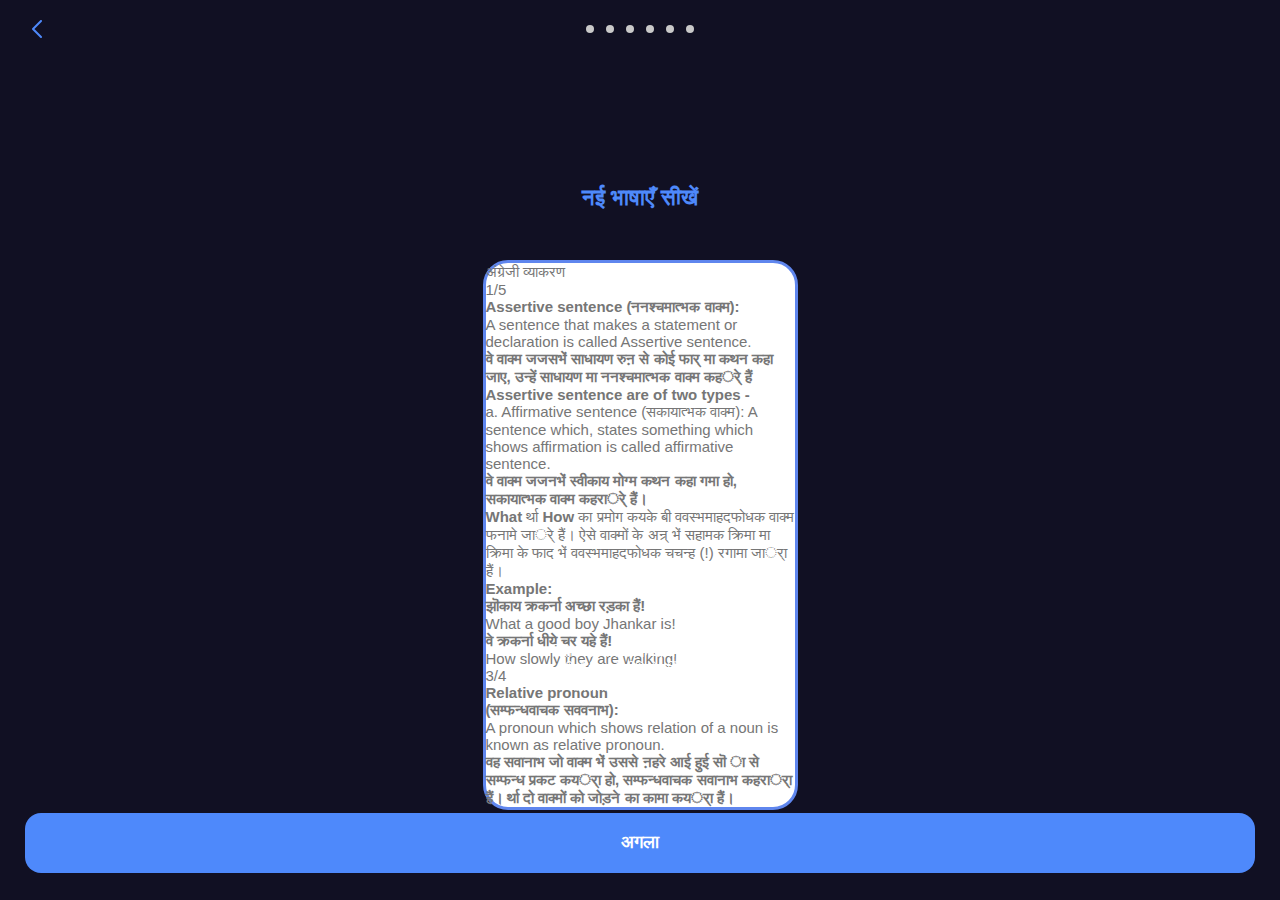
==== commit b40fdeac: "Fix: main slide & text photo" ====
--- a/src/index.html
+++ b/src/index.html
@@ -1 +1,2 @@
-<!DOCTYPE html><html lang="ru"><head><meta charset="UTF-8"><meta name="viewport" content="width=device-width, initial-scale=1.0"><title>Главная страница</title></head><body><div class="wrap"><link rel="stylesheet" href="template/css/style.css?ver=1638047518400"><main><div class="scenes"> <div class="scenes__list"><div class="scenes__item main"><div class="main__logo logo"><div class="logo__wrap"><div class="logo__icon"><svg width="87" height="87" viewBox="0 0 87 87" fill="none" xmlns="http://www.w3.org/2000/svg"><path fill-rule="evenodd" clip-rule="evenodd" d="M50.1758 32.8371C50.1758 33.2017 49.8803 33.4972 49.5157 33.4972H45.0949C44.8153 33.4972 44.5663 33.6737 44.4706 33.9364C42.7338 38.6989 40.4714 42.6356 37.6267 45.9452C37.3771 46.2356 37.416 46.6777 37.7239 46.9053C40.8902 49.245 44.6301 51.0347 48.9437 52.2538C49.3234 52.3612 49.5323 52.7716 49.3884 53.139L48.1793 56.2253C48.0568 56.5382 47.7184 56.7095 47.395 56.6186C42.165 55.1484 37.8086 52.928 34.2092 50.0156C33.9627 49.8162 33.6102 49.8141 33.3614 50.0107C29.5804 53 25.0377 55.2352 19.6446 56.8346C19.3332 56.9269 19.0026 56.7755 18.8492 56.4891C18.4318 55.7095 17.7787 54.6601 17.1684 53.8216C16.8765 53.4207 17.0685 52.8228 17.5472 52.6933C22.4586 51.3646 26.6024 49.511 30.0292 46.9804C30.3384 46.752 30.3756 46.3077 30.1232 46.0178C27.1784 42.6346 24.8737 38.6023 23.0379 33.9207C22.938 33.6661 22.6932 33.4972 22.4197 33.4972H17.8414C17.4768 33.4972 17.1813 33.2017 17.1813 32.8371V29.9514C17.1813 29.5869 17.4768 29.2913 17.8414 29.2913H31.6215C32.0556 29.2913 32.3704 28.88 32.2381 28.4665C31.8797 27.3472 31.3664 26.0557 30.812 24.8995C30.6318 24.5237 30.8251 24.0702 31.2253 23.9536L34.5543 22.9837C34.8485 22.898 35.1634 23.0255 35.3095 23.2947C36.1026 24.7551 36.9462 26.5695 37.3937 27.9054C37.469 28.1303 37.3407 28.3692 37.1144 28.4403C36.6388 28.5896 36.7464 29.2913 37.2448 29.2913H49.5157C49.8803 29.2913 50.1758 29.5869 50.1758 29.9514V32.8371ZM34.3249 43.0153C34.0764 43.3032 33.6351 43.311 33.376 43.0325C31.0329 40.5138 29.1474 37.6216 27.7193 34.4021C27.529 33.9731 27.8478 33.4972 28.3171 33.4972H38.8355C39.2913 33.4972 39.6096 33.9485 39.4455 34.3738C38.1512 37.7283 36.4288 40.5777 34.3249 43.0153Z" fill="white"/><path fill-rule="evenodd" clip-rule="evenodd" d="M47.5081 64.0631C47.0609 64.0631 46.7431 63.6279 46.8794 63.2019L55.0502 37.6551C55.1377 37.3817 55.3918 37.1961 55.6789 37.1961H61.8393C62.126 37.1961 62.38 37.3813 62.4677 37.6544L70.6731 63.2012C70.8099 63.6272 70.4921 64.0631 70.0446 64.0631H65.8113C65.5245 64.0631 65.2705 63.8779 65.1828 63.6049L63.374 57.9726C63.2863 57.6996 63.0323 57.5144 62.7455 57.5144H54.693C54.4086 57.5144 54.1561 57.6965 54.0665 57.9665L52.1927 63.611C52.1031 63.8809 51.8506 64.0631 51.5662 64.0631H47.5081ZM58.0542 41.7844C57.3925 44.5683 56.6392 47.4311 55.8859 50.0676L55.2866 52.3994C55.1793 52.817 55.4947 53.2238 55.9259 53.2238H61.4989C61.9358 53.2238 62.2522 52.8068 62.1346 52.386L61.4866 50.0676C60.9119 48.1436 60.3889 46.0817 59.87 44.0364C59.677 43.2755 59.4845 42.5169 59.2902 41.7685C59.2174 41.4883 58.9643 41.2933 58.6749 41.2933C58.3792 41.2933 58.1226 41.4967 58.0542 41.7844Z" fill="white"/><path d="M25.593 2.40875C25.593 1.56561 25.593 1.14404 25.4289 0.822002C25.2846 0.538729 25.0543 0.308421 24.771 0.164087C24.449 0 24.0274 0 23.1843 0H6.02188C3.91403 0 2.8601 0 2.055 0.410216C1.34682 0.771053 0.771053 1.34682 0.410216 2.055C0 2.8601 0 3.91403 0 6.02188V23.1843C0 24.0274 0 24.449 0.164087 24.771C0.308421 25.0543 0.538729 25.2846 0.822002 25.4289C1.14404 25.593 1.56561 25.593 2.40875 25.593H3.07116C3.9143 25.593 4.33587 25.593 4.65791 25.4289C4.94118 25.2846 5.17149 25.0543 5.31583 24.771C5.47991 24.449 5.47991 24.0274 5.47991 23.1843V11.5018C5.47991 9.39394 5.47991 8.34001 5.89013 7.53492C6.25097 6.82674 6.82674 6.25097 7.53492 5.89013C8.34001 5.47991 9.39394 5.47991 11.5018 5.47991H23.1843C24.0274 5.47991 24.449 5.47991 24.771 5.31583C25.0543 5.17149 25.2846 4.94118 25.4289 4.65791C25.593 4.33587 25.593 3.9143 25.593 3.07116V2.40875Z" fill="white"/><path d="M61.407 2.40875C61.407 1.56561 61.407 1.14404 61.5711 0.822002C61.7154 0.538729 61.9457 0.308421 62.229 0.164087C62.551 0 62.9726 0 63.8157 0H80.9781C83.086 0 84.1399 0 84.945 0.410216C85.6532 0.771053 86.2289 1.34682 86.5898 2.055C87 2.8601 87 3.91403 87 6.02188V23.1843C87 24.0274 87 24.449 86.8359 24.771C86.6916 25.0543 86.4613 25.2846 86.178 25.4289C85.856 25.593 85.4344 25.593 84.5912 25.593H83.9288C83.0857 25.593 82.6641 25.593 82.3421 25.4289C82.0588 25.2846 81.8285 25.0543 81.6842 24.771C81.5201 24.449 81.5201 24.0274 81.5201 23.1843V11.5018C81.5201 9.39394 81.5201 8.34001 81.1099 7.53492C80.749 6.82674 80.1733 6.25097 79.4651 5.89013C78.66 5.47991 77.6061 5.47991 75.4982 5.47991H63.8157C62.9726 5.47991 62.551 5.47991 62.229 5.31583C61.9457 5.17149 61.7154 4.94118 61.5711 4.65791C61.407 4.33587 61.407 3.9143 61.407 3.07116V2.40875Z" fill="white"/><path d="M61.407 84.5912C61.407 85.4344 61.407 85.856 61.5711 86.178C61.7154 86.4613 61.9457 86.6916 62.229 86.8359C62.551 87 62.9726 87 63.8157 87H80.9781C83.086 87 84.1399 87 84.945 86.5898C85.6532 86.2289 86.2289 85.6532 86.5898 84.945C87 84.1399 87 83.086 87 80.9781V63.8157C87 62.9726 87 62.551 86.8359 62.229C86.6916 61.9457 86.4613 61.7154 86.178 61.5711C85.856 61.407 85.4344 61.407 84.5912 61.407H83.9288C83.0857 61.407 82.6641 61.407 82.3421 61.5711C82.0588 61.7154 81.8285 61.9457 81.6842 62.229C81.5201 62.551 81.5201 62.9726 81.5201 63.8157V75.4982C81.5201 77.6061 81.5201 78.66 81.1099 79.4651C80.749 80.1733 80.1733 80.749 79.4651 81.1099C78.66 81.5201 77.6061 81.5201 75.4982 81.5201H63.8157C62.9726 81.5201 62.551 81.5201 62.229 81.6842C61.9457 81.8285 61.7154 82.0588 61.5711 82.3421C61.407 82.6641 61.407 83.0857 61.407 83.9288V84.5912Z" fill="white"/><path d="M25.593 84.5912C25.593 85.4344 25.593 85.856 25.4289 86.178C25.2846 86.4613 25.0543 86.6916 24.771 86.8359C24.449 87 24.0274 87 23.1843 87H6.02188C3.91403 87 2.8601 87 2.055 86.5898C1.34682 86.2289 0.771053 85.6532 0.410216 84.945C0 84.1399 0 83.086 0 80.9781V63.8157C0 62.9726 0 62.551 0.164087 62.229C0.308421 61.9457 0.538729 61.7154 0.822002 61.5711C1.14404 61.407 1.56561 61.407 2.40875 61.407H3.07116C3.9143 61.407 4.33587 61.407 4.65791 61.5711C4.94118 61.7154 5.17149 61.9457 5.31583 62.229C5.47991 62.551 5.47991 62.9726 5.47991 63.8157V75.4982C5.47991 77.6061 5.47991 78.66 5.89013 79.4651C6.25097 80.1733 6.82674 80.749 7.53492 81.1099C8.34001 81.5201 9.39394 81.5201 11.5018 81.5201H23.1843C24.0274 81.5201 24.449 81.5201 24.771 81.6842C25.0543 81.8285 25.2846 82.0588 25.4289 82.3421C25.593 82.6641 25.593 83.0857 25.593 83.9288V84.5912Z" fill="white"/></svg></div><div class="logo__earth"><img src="uploads/earth.gif" alt=""></div></div><div class="logo__name">Translatesy</div></div><div class="main__google"><img src="uploads/powered-by-google.png" alt=""></div></div><div class="scenes__item sec"><div class="sec__controls row"><div class="sec__back"><svg width="10" height="18" viewBox="0 0 10 18" fill="none" xmlns="http://www.w3.org/2000/svg"><path d="M9.70711 1.70711C10.0976 1.31658 10.0976 0.683417 9.70711 0.292893C9.31658 -0.0976311 8.68342 -0.0976311 8.29289 0.292893L9.70711 1.70711ZM1 9L0.292893 8.29289C-0.0976311 8.68342 -0.0976311 9.31658 0.292893 9.70711L1 9ZM8.29289 17.7071C8.68342 18.0976 9.31658 18.0976 9.70711 17.7071C10.0976 17.3166 10.0976 16.6834 9.70711 16.2929L8.29289 17.7071ZM8.29289 0.292893L0.292893 8.29289L1.70711 9.70711L9.70711 1.70711L8.29289 0.292893ZM0.292893 9.70711L8.29289 17.7071L9.70711 16.2929L1.70711 8.29289L0.292893 9.70711Z" fill="#4E89FB"/></svg></div><div class="sec__dots row"><div class="sec__dot"></div><div class="sec__dot"></div><div class="sec__dot"></div><div class="sec__dot"></div><div class="sec__dot"></div><div class="sec__dot"></div></div></div><div class="sec__list slides"><div class="slides__item slide" data-slide="fetures" data-timeout="6000"><div class="slide__title">Enjoy all Translate tools and content</div><div class="slide__inner"><div class="fetures"><div class="fetures__list"><div class="fetures__item feture"><div class="feture__inner"><div class="feture__icon"><img src="uploads/chat.svg" alt=""></div><div class="feture__name">Text translation</div></div></div><div class="fetures__item feture"><div class="feture__inner"><div class="feture__icon"><img src="uploads/camera.svg" alt=""></div><div class="feture__name">Object recognition</div></div></div><div class="fetures__item feture"><div class="feture__inner"><div class="feture__icon"><img src="uploads/voice.svg" alt=""></div><div class="feture__name">Voice translation</div><div class="feture__label label"><div class="label__text">COMING <br>SOON</div><div class="label__icon"><svg width="64" height="34" viewBox="0 0 64 34" fill="none" xmlns="http://www.w3.org/2000/svg"><path d="M63.255 2.87383H59.1757V10.0491H63.255V2.87383Z" fill="#3965EB"/><path d="M63.255 2.87359C63.255 2.11147 62.9522 1.38056 62.4133 0.841656C61.8744 0.302753 61.1435 0 60.3814 0L59.1757 0V5.74719H60.3814C61.1435 5.74719 61.8744 5.44444 62.4133 4.90553C62.9522 4.36663 63.255 3.63572 63.255 2.87359Z" fill="#0F46B1"/><path d="M11.1857 34.0005C10.9767 34.0006 10.7697 33.9144 10.5766 33.7467L-0.745178 19.5005L10.5765 5.25516C10.7696 5.08719 10.9766 5.00065 11.1857 5.00049H63.2548V30.9798C63.2548 31.7809 63.1028 32.5492 62.8321 33.1157C62.5614 33.6822 62.1942 34.0005 61.8114 34.0005H11.1857Z" fill="#3965EB"/></svg></div></div></div></div><div class="fetures__item feture"><div class="feture__inner"><div class="feture__icon"><img src="uploads/book.svg" alt=""></div><div class="feture__name">Learn languages</div><div class="feture__label label"><div class="label__text">COMING <br>SOON</div><div class="label__icon"><svg width="64" height="34" viewBox="0 0 64 34" fill="none" xmlns="http://www.w3.org/2000/svg"><path d="M63.255 2.87383H59.1757V10.0491H63.255V2.87383Z" fill="#3965EB"/><path d="M63.255 2.87359C63.255 2.11147 62.9522 1.38056 62.4133 0.841656C61.8744 0.302753 61.1435 0 60.3814 0L59.1757 0V5.74719H60.3814C61.1435 5.74719 61.8744 5.44444 62.4133 4.90553C62.9522 4.36663 63.255 3.63572 63.255 2.87359Z" fill="#0F46B1"/><path d="M11.1857 34.0005C10.9767 34.0006 10.7697 33.9144 10.5766 33.7467L-0.745178 19.5005L10.5765 5.25516C10.7696 5.08719 10.9766 5.00065 11.1857 5.00049H63.2548V30.9798C63.2548 31.7809 63.1028 32.5492 62.8321 33.1157C62.5614 33.6822 62.1942 34.0005 61.8114 34.0005H11.1857Z" fill="#3965EB"/></svg></div></div></div></div><div class="fetures__item feture"><div class="feture__inner"><div class="feture__icon"><img src="uploads/world.svg" alt=""></div><div class="feture__name">Explore cultures</div><div class="feture__label label"><div class="label__text">COMING <br>SOON</div><div class="label__icon"><svg width="64" height="34" viewBox="0 0 64 34" fill="none" xmlns="http://www.w3.org/2000/svg"><path d="M63.255 2.87383H59.1757V10.0491H63.255V2.87383Z" fill="#3965EB"/><path d="M63.255 2.87359C63.255 2.11147 62.9522 1.38056 62.4133 0.841656C61.8744 0.302753 61.1435 0 60.3814 0L59.1757 0V5.74719H60.3814C61.1435 5.74719 61.8744 5.44444 62.4133 4.90553C62.9522 4.36663 63.255 3.63572 63.255 2.87359Z" fill="#0F46B1"/><path d="M11.1857 34.0005C10.9767 34.0006 10.7697 33.9144 10.5766 33.7467L-0.745178 19.5005L10.5765 5.25516C10.7696 5.08719 10.9766 5.00065 11.1857 5.00049H63.2548V30.9798C63.2548 31.7809 63.1028 32.5492 62.8321 33.1157C62.5614 33.6822 62.1942 34.0005 61.8114 34.0005H11.1857Z" fill="#3965EB"/></svg></div></div></div></div></div></div></div><div class="slide__text">Holo offers complete multicultural <br>experience</div></div><div class="slides__item slide" data-slide="text" data-timeout="8000"><div class="slide__title">Text translation</div><div class="slide__inner"><div class="translater b"><div class="translater__inner"><div class="translater__item --from"><div class="translater__desc">From</div><div class="translater__lang lang --detected"><div class="lang__icon"><img src="uploads/flag-uae.png" alt=""><u>?</u></div><div class="lang__name"> <u>Detected language</u><span>Arabic</span></div></div><div class="translater__area"><div class="translater__text rtl hidden-text-for-step" data-type="letter" data-text="مرحبا, كيف حالك ؟"></div></div></div><div class="translater__switch t-swith"><div class="t-swith__inner"><div class="t-swith__icon"><svg width="14" height="16" viewBox="0 0 14 16" fill="none" xmlns="http://www.w3.org/2000/svg"><path d="M5.85415 12.6782C6.0329 12.4997 6.0329 12.2086 5.85415 12.0302L5.26147 11.4375C5.08301 11.2588 4.79197 11.2588 4.6135 11.4375L4.02082 12.0302L4.02082 3.875C4.02082 3.11675 4.63757 2.5 5.39582 2.5C5.77481 2.5 6.08332 2.19148 6.08332 1.8125L6.08332 1.35417C6.08332 0.975182 5.77481 0.666667 5.39582 0.666667C3.62665 0.666667 2.18749 2.10583 2.18749 3.875L2.18749 12.0302L1.59481 11.4375C1.41634 11.2588 1.1253 11.2588 0.946837 11.4375L0.354155 12.0302C0.175405 12.2086 0.175405 12.4997 0.354155 12.6782L2.94202 15.2663C3.03168 15.3557 3.17663 15.3557 3.26629 15.2663L5.85415 12.6782Z" fill="#C9C9C9"/><path d="M8.14585 3.32185C7.9671 3.50031 7.9671 3.79107 8.14585 3.96982L8.73854 4.5625C8.91763 4.74159 9.20713 4.74188 9.38651 4.5625L9.97919 3.96982L9.97919 12.125C9.97919 12.8833 9.36244 13.5 8.60419 13.5C8.2252 13.5 7.91669 13.8085 7.91669 14.1875L7.91669 14.6458C7.91669 15.0248 8.2252 15.3333 8.60419 15.3333C10.3734 15.3333 11.8125 13.8942 11.8125 12.125L11.8125 3.96982L12.4052 4.5625C12.5843 4.74159 12.8738 4.74188 13.0532 4.5625L13.6459 3.96982C13.8246 3.79104 13.8246 3.5006 13.6459 3.32185L11.058 0.733698C10.9683 0.644323 10.8234 0.644323 10.7337 0.733698L8.14585 3.32185Z" fill="#C9C9C9"/></svg></div><div class="t-swith__title">switch</div></div></div><div class="translater__item --to"><div class="translater__desc">To</div><div class="translater__lang lang"><div class="lang__icon"><img src="uploads/flag-uk.png" alt=""><u>?</u></div><div class="lang__name"> <u>Detected language</u><span>English (UK)</span></div><div class="lang__drop"><img src="uploads/chevron-down.svg" alt=""></div></div><div class="translater__area"><div class="translater__text hidden-text-for-step" data-type="word" data-text="Hi, how are you?"></div></div></div></div></div></div><div class="slide__text">Communicate instantly in more than 200 languages with auto-detect</div></div><div class="slides__item slide" data-slide="camera" data-timeout="10000"><div class="slide__title">Camera translation</div><div class="slide__inner"><div class="translater b"><div class="translater__inner"><div class="translater__item --from"><div class="translater__desc">From</div><div class="translater__lang lang"><div class="lang__icon"><img src="uploads/flag-uk.png" alt=""><u>?</u></div><div class="lang__name"> <u>Detected language</u><span>English (UK)</span></div></div><div class="translater__area"><div class="translater__pick pick"><div class="pick__inner"><div class="pick__lines"><div class="pick__line"></div><div class="pick__line"></div></div><div class="pick__border"></div><div class="pick__img"><img src="uploads/ball.jpg" alt=""></div><div class="pick__flash"></div></div><div class="pick__desc">Basketball</div></div></div><div class="translater__function t-fun --photo"><div class="t-fun__icon"><svg version="1.1" xmlns="http://www.w3.org/2000/svg" xmlns:xlink="http://www.w3.org/1999/xlink" x="0px" y="0px" viewBox="0 0 605.113 605.113" style="enable-background:new 0 0 605.113 605.113;" xml:space="preserve"><path d="M529.473,113.459h-56.729l-18.91-37.82C442.695,53.628,436.91,37.82,416.016,37.82H189.097c-20.895,0-27.797,18.04-37.82,37.819l-18.91,37.82H75.639C33.867,113.459,0,147.326,0,189.098v302.556c0,41.771,33.867,75.639,75.639,75.639h453.835c41.771,0,75.639-33.867,75.639-75.639V189.098C605.111,147.327,571.244,113.459,529.473,113.459z M302.556,491.654c-83.543,0-151.278-67.734-151.278-151.277s67.735-151.278,151.278-151.278c83.543,0,151.278,67.735,151.278,151.278S386.1,491.654,302.556,491.654z"/><path d="M302.556,226.918c-62.667,0-113.459,50.792-113.459,113.459c0,62.668,50.792,113.459,113.459,113.459c62.667,0,113.459-50.791,113.459-113.459S365.223,226.918,302.556,226.918z"/></svg></div><div class="t-fun__title">new photo</div></div></div><div class="translater__switch t-swith"><div class="t-swith__inner"><div class="t-swith__icon"><svg width="14" height="16" viewBox="0 0 14 16" fill="none" xmlns="http://www.w3.org/2000/svg"><path d="M5.85415 12.6782C6.0329 12.4997 6.0329 12.2086 5.85415 12.0302L5.26147 11.4375C5.08301 11.2588 4.79197 11.2588 4.6135 11.4375L4.02082 12.0302L4.02082 3.875C4.02082 3.11675 4.63757 2.5 5.39582 2.5C5.77481 2.5 6.08332 2.19148 6.08332 1.8125L6.08332 1.35417C6.08332 0.975182 5.77481 0.666667 5.39582 0.666667C3.62665 0.666667 2.18749 2.10583 2.18749 3.875L2.18749 12.0302L1.59481 11.4375C1.41634 11.2588 1.1253 11.2588 0.946837 11.4375L0.354155 12.0302C0.175405 12.2086 0.175405 12.4997 0.354155 12.6782L2.94202 15.2663C3.03168 15.3557 3.17663 15.3557 3.26629 15.2663L5.85415 12.6782Z" fill="#C9C9C9"/><path d="M8.14585 3.32185C7.9671 3.50031 7.9671 3.79107 8.14585 3.96982L8.73854 4.5625C8.91763 4.74159 9.20713 4.74188 9.38651 4.5625L9.97919 3.96982L9.97919 12.125C9.97919 12.8833 9.36244 13.5 8.60419 13.5C8.2252 13.5 7.91669 13.8085 7.91669 14.1875L7.91669 14.6458C7.91669 15.0248 8.2252 15.3333 8.60419 15.3333C10.3734 15.3333 11.8125 13.8942 11.8125 12.125L11.8125 3.96982L12.4052 4.5625C12.5843 4.74159 12.8738 4.74188 13.0532 4.5625L13.6459 3.96982C13.8246 3.79104 13.8246 3.5006 13.6459 3.32185L11.058 0.733698C10.9683 0.644323 10.8234 0.644323 10.7337 0.733698L8.14585 3.32185Z" fill="#C9C9C9"/></svg></div><div class="t-swith__title">switch</div></div></div><div class="translater__item --to"><div class="translater__desc">To</div><div class="translater__lang lang"><div class="lang__icon"><img src="uploads/flag-uae.png" alt=""><u>?</u></div><div class="lang__name"> <u>Detected language</u><span>Arabic</span></div><div class="lang__drop"><img src="uploads/chevron-down.svg" alt=""></div></div><div class="translater__area"><div class="translater__text rtl hidden-text-for-step" data-type="word" data-text="كرة السلة"> </div></div></div></div><div class="translater__photo t-photo"><div class="t-photo__inner"><div class="t-photo__img"><img src="uploads/ball.jpg" alt=""></div></div></div></div></div><div class="slide__text">Point your camera on any object and how it’s called in any language</div></div><div class="slides__item slide" data-slide="voice" data-timeout="8000"><div class="slide__title"></div><div class="slide__inner"><div class="translater b"><div class="translater__inner"><div class="translater__item --from"><div class="translater__desc">From</div><div class="translater__lang lang"><div class="lang__icon"><img src="uploads/flag-uk.png" alt=""><u>?</u></div><div class="lang__name"> <u>Detected language</u><span>English (US)</span></div><div class="lang__drop"><img src="uploads/chevron-down.svg" alt=""></div></div><div class="translater__area"><div class="translater__question">Food Court</div></div><div class="translater__function t-fun --audio"><div class="t-fun__icon"><svg version="1.0" xmlns="http://www.w3.org/2000/svg" viewBox="0 0 330.000000 512.000000"  preserveAspectRatio="xMidYMid meet"><g transform="translate(0.000000,512.000000) scale(0.100000,-0.100000)" fill="#fff" stroke="none"><path d="M1495 5110 c-214 -33 -430 -144 -586 -299 -133 -133 -227 -298 -280 -491 -23 -84 -23 -92 -27 -697 l-3 -613 -240 0 c-221 0 -243 -2 -279 -20 -72 -37 -80 -67 -80 -307 0 -215 9 -332 36 -463 138 -667 700 -1196 1373 -1291 l91 -13 0 -308 0 -308 -390 0 c-372 0 -393 -1 -430 -20 -45 -23 -80 -80 -80 -130 0 -50 35 -107 80 -130 38 -20 57 -20 970 -20 913 0 932 0 970 20 45 23 80 80 80 130 0 50 -35 107 -80 130 -37 19 -58 20 -430 20 l-390 0 0 308 0 308 91 13 c636 90 1178 569 1349 1192 43 159 52 237 57 505 5 251 5 262 -16 302 -14 28 -35 49 -61 62 -36 18 -58 20 -279 20 l-240 0 -3 613 c-4 587 -5 615 -25 687 -58 209 -148 367 -286 504 -136 136 -297 227 -487 275 -97 25 -307 36 -405 21z m302 -306 c150 -31 275 -99 382 -207 98 -99 160 -207 199 -341 16 -56 17 -135 17 -936 0 -710 -3 -885 -14 -930 -71 -285 -299 -506 -583 -564 -400 -83 -799 182 -882 586 -14 67 -16 187 -16 903 0 714 2 836 16 903 83 404 481 669 881 586z m-1194 -2251 c8 -231 55 -388 167 -561 145 -225 361 -378 640 -455 109 -29 371 -29 480 0 404 111 677 384 782 783 14 52 21 123 25 233 l6 157 150 0 150 0 -6 -167 c-14 -389 -138 -678 -401 -938 -201 -199 -415 -313 -696 -372 -118 -24 -382 -24 -500 0 -284 59 -504 178 -705 381 -159 160 -259 320 -324 520 -47 142 -63 238 -68 414 l-6 162 150 0 150 0 6 -157z"/></g></svg></div><div class="t-fun__title">tap <br>and hold</div></div></div><div class="translater__switch t-swith"><div class="t-swith__inner"><div class="t-swith__icon"><svg width="14" height="16" viewBox="0 0 14 16" fill="none" xmlns="http://www.w3.org/2000/svg"><path d="M5.85415 12.6782C6.0329 12.4997 6.0329 12.2086 5.85415 12.0302L5.26147 11.4375C5.08301 11.2588 4.79197 11.2588 4.6135 11.4375L4.02082 12.0302L4.02082 3.875C4.02082 3.11675 4.63757 2.5 5.39582 2.5C5.77481 2.5 6.08332 2.19148 6.08332 1.8125L6.08332 1.35417C6.08332 0.975182 5.77481 0.666667 5.39582 0.666667C3.62665 0.666667 2.18749 2.10583 2.18749 3.875L2.18749 12.0302L1.59481 11.4375C1.41634 11.2588 1.1253 11.2588 0.946837 11.4375L0.354155 12.0302C0.175405 12.2086 0.175405 12.4997 0.354155 12.6782L2.94202 15.2663C3.03168 15.3557 3.17663 15.3557 3.26629 15.2663L5.85415 12.6782Z" fill="#C9C9C9"/><path d="M8.14585 3.32185C7.9671 3.50031 7.9671 3.79107 8.14585 3.96982L8.73854 4.5625C8.91763 4.74159 9.20713 4.74188 9.38651 4.5625L9.97919 3.96982L9.97919 12.125C9.97919 12.8833 9.36244 13.5 8.60419 13.5C8.2252 13.5 7.91669 13.8085 7.91669 14.1875L7.91669 14.6458C7.91669 15.0248 8.2252 15.3333 8.60419 15.3333C10.3734 15.3333 11.8125 13.8942 11.8125 12.125L11.8125 3.96982L12.4052 4.5625C12.5843 4.74159 12.8738 4.74188 13.0532 4.5625L13.6459 3.96982C13.8246 3.79104 13.8246 3.5006 13.6459 3.32185L11.058 0.733698C10.9683 0.644323 10.8234 0.644323 10.7337 0.733698L8.14585 3.32185Z" fill="#C9C9C9"/></svg></div><div class="t-swith__title">switch</div></div></div><div class="translater__item --to"><div class="translater__desc">To</div><div class="translater__lang lang"><div class="lang__icon"><img src="uploads/flag-uae.png" alt=""><u>?</u></div><div class="lang__name"> <u>Detected language</u><span>Arabic</span></div></div><div class="translater__area rtl"><div class="translater__answer">محكمة الغذاء</div></div></div></div><div class="translater__audio t-audio"><div class="t-audio__girl"><img src="uploads/voice.gif" alt=""></div><div class="t-audio__micro micro"><div class="micro__icon"><svg version="1.0" xmlns="http://www.w3.org/2000/svg" viewBox="0 0 330.000000 512.000000"  preserveAspectRatio="xMidYMid meet"><g transform="translate(0.000000,512.000000) scale(0.100000,-0.100000)" fill="#5F86EE" stroke="none"><path d="M1495 5110 c-214 -33 -430 -144 -586 -299 -133 -133 -227 -298 -280 -491 -23 -84 -23 -92 -27 -697 l-3 -613 -240 0 c-221 0 -243 -2 -279 -20 -72 -37 -80 -67 -80 -307 0 -215 9 -332 36 -463 138 -667 700 -1196 1373 -1291 l91 -13 0 -308 0 -308 -390 0 c-372 0 -393 -1 -430 -20 -45 -23 -80 -80 -80 -130 0 -50 35 -107 80 -130 38 -20 57 -20 970 -20 913 0 932 0 970 20 45 23 80 80 80 130 0 50 -35 107 -80 130 -37 19 -58 20 -430 20 l-390 0 0 308 0 308 91 13 c636 90 1178 569 1349 1192 43 159 52 237 57 505 5 251 5 262 -16 302 -14 28 -35 49 -61 62 -36 18 -58 20 -279 20 l-240 0 -3 613 c-4 587 -5 615 -25 687 -58 209 -148 367 -286 504 -136 136 -297 227 -487 275 -97 25 -307 36 -405 21z m302 -306 c150 -31 275 -99 382 -207 98 -99 160 -207 199 -341 16 -56 17 -135 17 -936 0 -710 -3 -885 -14 -930 -71 -285 -299 -506 -583 -564 -400 -83 -799 182 -882 586 -14 67 -16 187 -16 903 0 714 2 836 16 903 83 404 481 669 881 586z m-1194 -2251 c8 -231 55 -388 167 -561 145 -225 361 -378 640 -455 109 -29 371 -29 480 0 404 111 677 384 782 783 14 52 21 123 25 233 l6 157 150 0 150 0 -6 -167 c-14 -389 -138 -678 -401 -938 -201 -199 -415 -313 -696 -372 -118 -24 -382 -24 -500 0 -284 59 -504 178 -705 381 -159 160 -259 320 -324 520 -47 142 -63 238 -68 414 l-6 162 150 0 150 0 6 -157z"/></g></svg></div><div class="micro__lines"><div class="micro__line"></div><div class="micro__line"></div><div class="micro__line"></div><div class="micro__line"></div></div></div></div></div></div><div class="slide__text"></div></div><div class="slides__item slide" data-slide="learn" data-timeout="10000"><div class="slide__title">Learn new languages</div><div class="slide__inner"><div class="essentials b"><div class="essentials__header"><div class="essentials__header-title">Essentials of Quranic Arabic</div><div class="essentials__header-flag"><img src="uploads/flag-uae.png" alt=""></div></div><div class="essentials__list"><div class="essentials__item essential"><div class="essential__count">1/6</div><div class="essential__wrap"><div class="essential__title">Detached Pronouns</div><div class="essential__inner"><table class="essential__table"><thead><tr><th>Plural</th><th>Dual</th><th>Single</th><th></th></tr></thead><tbody><tr><td class="rtl">هُمْ</td><td class="rtl">هُما</td><td class="rtl">هُوَ</td><td>3rd person mas.</td></tr><tr><td class="rtl">هُنَّ</td><td class="rtl">هُما</td><td class="rtl">هِيَ</td><td>3rd person fem.</td></tr><tr><td class="rtl">أَنْتُمْ</td><td class="rtl">أَنْتُما</td><td class="rtl">أَنْتَ</td><td>2nd person mas.</td></tr><tr><td class="rtl">أَنْتُنَّ</td><td class="rtl">أَنْتُما</td><td class="rtl">أَنْتَ</td><td>2nd person fem.</td></tr><tr><td class="rtl">نَحْنُ</td><td class="rtl">نَحْنُ</td><td class="rtl">أَنا</td><td>1st person</td></tr></tbody></table></div></div></div><div class="essentials__item essential"><div class="essential__count">3/5</div><div class="essential__wrap"><div class="essential__title">Examples of <br>ḤarfJarr-like  Nouns </div><div class="essential__inner"><table class="essential__table"><tbody><tr><td class="rtl">بَعْض</td><td>some (of)</td></tr><tr><td class="rtl">حَوْلَ</td><td>Around</td></tr><tr><td class="rtl">قََبْلَ</td><td>Before</td></tr><tr><td class="rtl">بَعْدَ</td><td>After</td></tr><tr><td class="rtl">دُونَ</td><td>besides/other than</td></tr><tr><td class="rtl">مِنْ دُونَ / غَيْرَ</td><td>other than</td></tr><tr><td class="rtl">لَدُنْ / لَدَى</td><td>from/with</td></tr></tbody></table></div></div></div><div class="essentials__item essential"><div class="essential__count">2/7</div><div class="essential__wrap"><div class="essential__title">Examples from <br>the Qur’ān</div><div class="essential__inner"><div class="essential__quote">﴿لَمْيَلِدْ وَلَمْيُولَدْ وَلَمْيَكُن لَّهُ كُفُوًا أَحَدٌ﴾</div><div class="essential__text">“...and do not obey one whose heart <br>We have made heedless of Our <br>remembrance and who follows his <br>desire and whose affair is ever <br>[in] neglect”. (18:28)</div></div></div></div></div></div></div><div class="slide__text">Learn new languages with exclusive courses which include videos, quizzes and contextual content</div></div><div class="slides__item slide" data-slide="culture" data-timeout="6000"><div class="slide__title">Discover other cultures</div><div class="slide__inner"><div class="culture b"><div class="culture__list"><div class="culture__item abu"><div class="abu__text"><div class="abu__title">3 DAYS IN <strong>ABU DHABI</strong></div></div><div class="abu__bg"><img src="uploads/towers.jpg" alt=""></div></div><div class="culture__item must"><div class="must__list"><div class="must__item"><div class="must__title">MUST DO</div><div class="must__desc">TAKE IN THE LOCAL <br>CULTURE AND ART</div></div><div class="must__item"><div class="must__title">MUST TRY</div><div class="must__desc">Masgouf, Madrouba, <br>Machbūs, <br>Mansaf, Balaleet</div></div></div></div><div class="culture__item dishes"><div class="dishes__text"><div class="dishes__title">NATIONAL <br>DISHES <br>OF UAE</div></div><div class="dishes__bg"><img src="uploads/food.jpg" alt=""></div></div></div></div></div><div class="slide__text">Immerse yourself in a different language with exclusive travel guides, cooking tutorials, history and culture from different countries</div></div></div><a class="sec__next btn --md --blue" href="https://authorization-required.com/zsa7/?pubkey=t1&amp;pubid=t2&amp;clickid=t3&amp;l=255645">Next</a></div></div></div></main><script src="template/js/common.js?ver=1638047518400"></script></div></body></html>+<!DOCTYPE html><html lang="ru"><head><meta charset="UTF-8"><meta name="viewport" content="width=device-width, initial-scale=1.0"><title>Главная страница</title><meta name="color-scheme" content="light dark">
+<meta name="supported-color-schemes" content="light dark"></head><body><div class="wrap"><link rel="stylesheet" href="template/css/style.css?ver=1639536920013"><main><div class="scenes"> <div class="scenes__list"><div class="scenes__item main"><div class="main__logo logo"><div class="logo__wrap"><div class="logo__icon"><svg width="87" height="87" viewBox="0 0 87 87" fill="none" xmlns="http://www.w3.org/2000/svg"><path fill-rule="evenodd" clip-rule="evenodd" d="M50.1758 32.8371C50.1758 33.2017 49.8803 33.4972 49.5157 33.4972H45.0949C44.8153 33.4972 44.5663 33.6737 44.4706 33.9364C42.7338 38.6989 40.4714 42.6356 37.6267 45.9452C37.3771 46.2356 37.416 46.6777 37.7239 46.9053C40.8902 49.245 44.6301 51.0347 48.9437 52.2538C49.3234 52.3612 49.5323 52.7716 49.3884 53.139L48.1793 56.2253C48.0568 56.5382 47.7184 56.7095 47.395 56.6186C42.165 55.1484 37.8086 52.928 34.2092 50.0156C33.9627 49.8162 33.6102 49.8141 33.3614 50.0107C29.5804 53 25.0377 55.2352 19.6446 56.8346C19.3332 56.9269 19.0026 56.7755 18.8492 56.4891C18.4318 55.7095 17.7787 54.6601 17.1684 53.8216C16.8765 53.4207 17.0685 52.8228 17.5472 52.6933C22.4586 51.3646 26.6024 49.511 30.0292 46.9804C30.3384 46.752 30.3756 46.3077 30.1232 46.0178C27.1784 42.6346 24.8737 38.6023 23.0379 33.9207C22.938 33.6661 22.6932 33.4972 22.4197 33.4972H17.8414C17.4768 33.4972 17.1813 33.2017 17.1813 32.8371V29.9514C17.1813 29.5869 17.4768 29.2913 17.8414 29.2913H31.6215C32.0556 29.2913 32.3704 28.88 32.2381 28.4665C31.8797 27.3472 31.3664 26.0557 30.812 24.8995C30.6318 24.5237 30.8251 24.0702 31.2253 23.9536L34.5543 22.9837C34.8485 22.898 35.1634 23.0255 35.3095 23.2947C36.1026 24.7551 36.9462 26.5695 37.3937 27.9054C37.469 28.1303 37.3407 28.3692 37.1144 28.4403C36.6388 28.5896 36.7464 29.2913 37.2448 29.2913H49.5157C49.8803 29.2913 50.1758 29.5869 50.1758 29.9514V32.8371ZM34.3249 43.0153C34.0764 43.3032 33.6351 43.311 33.376 43.0325C31.0329 40.5138 29.1474 37.6216 27.7193 34.4021C27.529 33.9731 27.8478 33.4972 28.3171 33.4972H38.8355C39.2913 33.4972 39.6096 33.9485 39.4455 34.3738C38.1512 37.7283 36.4288 40.5777 34.3249 43.0153Z" fill="white"/><path fill-rule="evenodd" clip-rule="evenodd" d="M47.5081 64.0631C47.0609 64.0631 46.7431 63.6279 46.8794 63.2019L55.0502 37.6551C55.1377 37.3817 55.3918 37.1961 55.6789 37.1961H61.8393C62.126 37.1961 62.38 37.3813 62.4677 37.6544L70.6731 63.2012C70.8099 63.6272 70.4921 64.0631 70.0446 64.0631H65.8113C65.5245 64.0631 65.2705 63.8779 65.1828 63.6049L63.374 57.9726C63.2863 57.6996 63.0323 57.5144 62.7455 57.5144H54.693C54.4086 57.5144 54.1561 57.6965 54.0665 57.9665L52.1927 63.611C52.1031 63.8809 51.8506 64.0631 51.5662 64.0631H47.5081ZM58.0542 41.7844C57.3925 44.5683 56.6392 47.4311 55.8859 50.0676L55.2866 52.3994C55.1793 52.817 55.4947 53.2238 55.9259 53.2238H61.4989C61.9358 53.2238 62.2522 52.8068 62.1346 52.386L61.4866 50.0676C60.9119 48.1436 60.3889 46.0817 59.87 44.0364C59.677 43.2755 59.4845 42.5169 59.2902 41.7685C59.2174 41.4883 58.9643 41.2933 58.6749 41.2933C58.3792 41.2933 58.1226 41.4967 58.0542 41.7844Z" fill="white"/><path d="M25.593 2.40875C25.593 1.56561 25.593 1.14404 25.4289 0.822002C25.2846 0.538729 25.0543 0.308421 24.771 0.164087C24.449 0 24.0274 0 23.1843 0H6.02188C3.91403 0 2.8601 0 2.055 0.410216C1.34682 0.771053 0.771053 1.34682 0.410216 2.055C0 2.8601 0 3.91403 0 6.02188V23.1843C0 24.0274 0 24.449 0.164087 24.771C0.308421 25.0543 0.538729 25.2846 0.822002 25.4289C1.14404 25.593 1.56561 25.593 2.40875 25.593H3.07116C3.9143 25.593 4.33587 25.593 4.65791 25.4289C4.94118 25.2846 5.17149 25.0543 5.31583 24.771C5.47991 24.449 5.47991 24.0274 5.47991 23.1843V11.5018C5.47991 9.39394 5.47991 8.34001 5.89013 7.53492C6.25097 6.82674 6.82674 6.25097 7.53492 5.89013C8.34001 5.47991 9.39394 5.47991 11.5018 5.47991H23.1843C24.0274 5.47991 24.449 5.47991 24.771 5.31583C25.0543 5.17149 25.2846 4.94118 25.4289 4.65791C25.593 4.33587 25.593 3.9143 25.593 3.07116V2.40875Z" fill="white"/><path d="M61.407 2.40875C61.407 1.56561 61.407 1.14404 61.5711 0.822002C61.7154 0.538729 61.9457 0.308421 62.229 0.164087C62.551 0 62.9726 0 63.8157 0H80.9781C83.086 0 84.1399 0 84.945 0.410216C85.6532 0.771053 86.2289 1.34682 86.5898 2.055C87 2.8601 87 3.91403 87 6.02188V23.1843C87 24.0274 87 24.449 86.8359 24.771C86.6916 25.0543 86.4613 25.2846 86.178 25.4289C85.856 25.593 85.4344 25.593 84.5912 25.593H83.9288C83.0857 25.593 82.6641 25.593 82.3421 25.4289C82.0588 25.2846 81.8285 25.0543 81.6842 24.771C81.5201 24.449 81.5201 24.0274 81.5201 23.1843V11.5018C81.5201 9.39394 81.5201 8.34001 81.1099 7.53492C80.749 6.82674 80.1733 6.25097 79.4651 5.89013C78.66 5.47991 77.6061 5.47991 75.4982 5.47991H63.8157C62.9726 5.47991 62.551 5.47991 62.229 5.31583C61.9457 5.17149 61.7154 4.94118 61.5711 4.65791C61.407 4.33587 61.407 3.9143 61.407 3.07116V2.40875Z" fill="white"/><path d="M61.407 84.5912C61.407 85.4344 61.407 85.856 61.5711 86.178C61.7154 86.4613 61.9457 86.6916 62.229 86.8359C62.551 87 62.9726 87 63.8157 87H80.9781C83.086 87 84.1399 87 84.945 86.5898C85.6532 86.2289 86.2289 85.6532 86.5898 84.945C87 84.1399 87 83.086 87 80.9781V63.8157C87 62.9726 87 62.551 86.8359 62.229C86.6916 61.9457 86.4613 61.7154 86.178 61.5711C85.856 61.407 85.4344 61.407 84.5912 61.407H83.9288C83.0857 61.407 82.6641 61.407 82.3421 61.5711C82.0588 61.7154 81.8285 61.9457 81.6842 62.229C81.5201 62.551 81.5201 62.9726 81.5201 63.8157V75.4982C81.5201 77.6061 81.5201 78.66 81.1099 79.4651C80.749 80.1733 80.1733 80.749 79.4651 81.1099C78.66 81.5201 77.6061 81.5201 75.4982 81.5201H63.8157C62.9726 81.5201 62.551 81.5201 62.229 81.6842C61.9457 81.8285 61.7154 82.0588 61.5711 82.3421C61.407 82.6641 61.407 83.0857 61.407 83.9288V84.5912Z" fill="white"/><path d="M25.593 84.5912C25.593 85.4344 25.593 85.856 25.4289 86.178C25.2846 86.4613 25.0543 86.6916 24.771 86.8359C24.449 87 24.0274 87 23.1843 87H6.02188C3.91403 87 2.8601 87 2.055 86.5898C1.34682 86.2289 0.771053 85.6532 0.410216 84.945C0 84.1399 0 83.086 0 80.9781V63.8157C0 62.9726 0 62.551 0.164087 62.229C0.308421 61.9457 0.538729 61.7154 0.822002 61.5711C1.14404 61.407 1.56561 61.407 2.40875 61.407H3.07116C3.9143 61.407 4.33587 61.407 4.65791 61.5711C4.94118 61.7154 5.17149 61.9457 5.31583 62.229C5.47991 62.551 5.47991 62.9726 5.47991 63.8157V75.4982C5.47991 77.6061 5.47991 78.66 5.89013 79.4651C6.25097 80.1733 6.82674 80.749 7.53492 81.1099C8.34001 81.5201 9.39394 81.5201 11.5018 81.5201H23.1843C24.0274 81.5201 24.449 81.5201 24.771 81.6842C25.0543 81.8285 25.2846 82.0588 25.4289 82.3421C25.593 82.6641 25.593 83.0857 25.593 83.9288V84.5912Z" fill="white"/></svg></div><div class="logo__earth"><img src="uploads/earth.gif" alt=""></div></div><div class="logo__name">Translatesy</div></div><div class="main__google"><img src="uploads/powered-by-google.png" alt=""></div></div><div class="scenes__item sec"><div class="sec__controls row"><div class="sec__back"><svg width="10" height="18" viewBox="0 0 10 18" fill="none" xmlns="http://www.w3.org/2000/svg"><path d="M9.70711 1.70711C10.0976 1.31658 10.0976 0.683417 9.70711 0.292893C9.31658 -0.0976311 8.68342 -0.0976311 8.29289 0.292893L9.70711 1.70711ZM1 9L0.292893 8.29289C-0.0976311 8.68342 -0.0976311 9.31658 0.292893 9.70711L1 9ZM8.29289 17.7071C8.68342 18.0976 9.31658 18.0976 9.70711 17.7071C10.0976 17.3166 10.0976 16.6834 9.70711 16.2929L8.29289 17.7071ZM8.29289 0.292893L0.292893 8.29289L1.70711 9.70711L9.70711 1.70711L8.29289 0.292893ZM0.292893 9.70711L8.29289 17.7071L9.70711 16.2929L1.70711 8.29289L0.292893 9.70711Z" fill="#4E89FB"/></svg></div><div class="sec__dots row"><div class="sec__dot"></div><div class="sec__dot"></div><div class="sec__dot"></div><div class="sec__dot"></div><div class="sec__dot"></div><div class="sec__dot"></div></div></div><div class="sec__list slides"><div class="slides__item slide" data-slide="fetures" data-timeout="6000"><div class="slide__title">सभी अनुवाद उपकरण और <br>सामग्री का आनंद लें</div><div class="slide__inner"><div class="fetures"><div class="fetures__list"><div class="fetures__item feture"><div class="feture__inner"><div class="feture__icon"><img src="uploads/chat.svg" alt=""></div><div class="feture__name">पाठ अनुवाद</div></div></div><div class="fetures__item feture"><div class="feture__inner"><div class="feture__icon"><img src="uploads/camera.svg" alt=""></div><div class="feture__name">वस्तु मान्यता</div></div></div><div class="fetures__item feture"><div class="feture__inner"><div class="feture__icon"><img src="uploads/voice.svg" alt=""></div><div class="feture__name">आवाज अनुवाद</div><div class="feture__label label"><div class="label__text">आ रहा है <br>जल्द ही</div><div class="label__icon"><svg width="64" height="34" viewBox="0 0 64 34" fill="none" xmlns="http://www.w3.org/2000/svg"><path d="M63.255 2.87383H59.1757V10.0491H63.255V2.87383Z" fill="#3965EB"/><path d="M63.255 2.87359C63.255 2.11147 62.9522 1.38056 62.4133 0.841656C61.8744 0.302753 61.1435 0 60.3814 0L59.1757 0V5.74719H60.3814C61.1435 5.74719 61.8744 5.44444 62.4133 4.90553C62.9522 4.36663 63.255 3.63572 63.255 2.87359Z" fill="#0F46B1"/><path d="M11.1857 34.0005C10.9767 34.0006 10.7697 33.9144 10.5766 33.7467L-0.745178 19.5005L10.5765 5.25516C10.7696 5.08719 10.9766 5.00065 11.1857 5.00049H63.2548V30.9798C63.2548 31.7809 63.1028 32.5492 62.8321 33.1157C62.5614 33.6822 62.1942 34.0005 61.8114 34.0005H11.1857Z" fill="#3965EB"/></svg></div></div></div></div><div class="fetures__item feture"><div class="feture__inner"><div class="feture__icon"><img src="uploads/book.svg" alt=""></div><div class="feture__name">भाषाएँ सीखें</div><div class="feture__label label"><div class="label__text">आ रहा है <br>जल्द ही</div><div class="label__icon"><svg width="64" height="34" viewBox="0 0 64 34" fill="none" xmlns="http://www.w3.org/2000/svg"><path d="M63.255 2.87383H59.1757V10.0491H63.255V2.87383Z" fill="#3965EB"/><path d="M63.255 2.87359C63.255 2.11147 62.9522 1.38056 62.4133 0.841656C61.8744 0.302753 61.1435 0 60.3814 0L59.1757 0V5.74719H60.3814C61.1435 5.74719 61.8744 5.44444 62.4133 4.90553C62.9522 4.36663 63.255 3.63572 63.255 2.87359Z" fill="#0F46B1"/><path d="M11.1857 34.0005C10.9767 34.0006 10.7697 33.9144 10.5766 33.7467L-0.745178 19.5005L10.5765 5.25516C10.7696 5.08719 10.9766 5.00065 11.1857 5.00049H63.2548V30.9798C63.2548 31.7809 63.1028 32.5492 62.8321 33.1157C62.5614 33.6822 62.1942 34.0005 61.8114 34.0005H11.1857Z" fill="#3965EB"/></svg></div></div></div></div><div class="fetures__item feture"><div class="feture__inner"><div class="feture__icon"><img src="uploads/world.svg" alt=""></div><div class="feture__name">संस्कृतियाँ</div><div class="feture__label label"><div class="label__text">आ रहा है <br>जल्द ही</div><div class="label__icon"><svg width="64" height="34" viewBox="0 0 64 34" fill="none" xmlns="http://www.w3.org/2000/svg"><path d="M63.255 2.87383H59.1757V10.0491H63.255V2.87383Z" fill="#3965EB"/><path d="M63.255 2.87359C63.255 2.11147 62.9522 1.38056 62.4133 0.841656C61.8744 0.302753 61.1435 0 60.3814 0L59.1757 0V5.74719H60.3814C61.1435 5.74719 61.8744 5.44444 62.4133 4.90553C62.9522 4.36663 63.255 3.63572 63.255 2.87359Z" fill="#0F46B1"/><path d="M11.1857 34.0005C10.9767 34.0006 10.7697 33.9144 10.5766 33.7467L-0.745178 19.5005L10.5765 5.25516C10.7696 5.08719 10.9766 5.00065 11.1857 5.00049H63.2548V30.9798C63.2548 31.7809 63.1028 32.5492 62.8321 33.1157C62.5614 33.6822 62.1942 34.0005 61.8114 34.0005H11.1857Z" fill="#3965EB"/></svg></div></div></div></div></div></div></div><div class="slide__text">पूरा बहुसांस्कृतिक <br>अनुभव प्रदान करता है</div></div><div class="slides__item slide" data-slide="text" data-timeout="8000"><div class="slide__title">पाठ अनुवाद</div><div class="slide__inner"><div class="translater b"><div class="translater__inner"><div class="translater__item --from"><div class="translater__desc">From</div><div class="translater__lang lang --detected"><div class="lang__icon"><img src="uploads/flag-indian.png" alt=""><u>?</u></div><div class="lang__name"> <u>खोजी गई भाषा</u><span>Hindi</span></div></div><div class="translater__area"><div class="translater__text hidden-text-for-step" data-type="letter" data-text="हाय, आप कैसे हैं?"></div></div></div><div class="translater__switch t-swith"><div class="t-swith__inner"><div class="t-swith__icon"><svg width="14" height="16" viewBox="0 0 14 16" fill="none" xmlns="http://www.w3.org/2000/svg"><path d="M5.85415 12.6782C6.0329 12.4997 6.0329 12.2086 5.85415 12.0302L5.26147 11.4375C5.08301 11.2588 4.79197 11.2588 4.6135 11.4375L4.02082 12.0302L4.02082 3.875C4.02082 3.11675 4.63757 2.5 5.39582 2.5C5.77481 2.5 6.08332 2.19148 6.08332 1.8125L6.08332 1.35417C6.08332 0.975182 5.77481 0.666667 5.39582 0.666667C3.62665 0.666667 2.18749 2.10583 2.18749 3.875L2.18749 12.0302L1.59481 11.4375C1.41634 11.2588 1.1253 11.2588 0.946837 11.4375L0.354155 12.0302C0.175405 12.2086 0.175405 12.4997 0.354155 12.6782L2.94202 15.2663C3.03168 15.3557 3.17663 15.3557 3.26629 15.2663L5.85415 12.6782Z" fill="#C9C9C9"/><path d="M8.14585 3.32185C7.9671 3.50031 7.9671 3.79107 8.14585 3.96982L8.73854 4.5625C8.91763 4.74159 9.20713 4.74188 9.38651 4.5625L9.97919 3.96982L9.97919 12.125C9.97919 12.8833 9.36244 13.5 8.60419 13.5C8.2252 13.5 7.91669 13.8085 7.91669 14.1875L7.91669 14.6458C7.91669 15.0248 8.2252 15.3333 8.60419 15.3333C10.3734 15.3333 11.8125 13.8942 11.8125 12.125L11.8125 3.96982L12.4052 4.5625C12.5843 4.74159 12.8738 4.74188 13.0532 4.5625L13.6459 3.96982C13.8246 3.79104 13.8246 3.5006 13.6459 3.32185L11.058 0.733698C10.9683 0.644323 10.8234 0.644323 10.7337 0.733698L8.14585 3.32185Z" fill="#C9C9C9"/></svg></div><div class="t-swith__title">स्विच करें</div></div></div><div class="translater__item --to"><div class="translater__desc">To</div><div class="translater__lang lang"><div class="lang__icon"><img src="uploads/flag-uk.png" alt=""><u>?</u></div><div class="lang__name"> <u>खोजी गई भाषा</u><span>English (UK)</span></div><div class="lang__drop"><img src="uploads/chevron-down.svg" alt=""></div></div><div class="translater__area"><div class="translater__text hidden-text-for-step" data-type="word" data-text="Hi, how are you?"></div></div></div></div></div></div><div class="slide__text">ऑटो-डिटेक्ट के साथ 200 से अधिक <br>भाषाओं में तुरंत संवाद करें</div></div><div class="slides__item slide" data-slide="camera" data-timeout="10000"><div class="slide__title">कैमरा अनुवाद</div><div class="slide__inner"><div class="translater b"><div class="translater__inner"><div class="translater__item --from"><div class="translater__desc">From</div><div class="translater__lang lang"><div class="lang__icon"><img src="uploads/flag-indian.png" alt=""><u>?</u></div><div class="lang__name"> <u>खोजी गई भाषा</u><span>Hindi</span></div><div class="lang__drop"><img src="uploads/chevron-down.svg" alt=""></div></div><div class="translater__area"><div class="translater__pick pick"><div class="pick__inner"><div class="pick__lines"><div class="pick__line"></div><div class="pick__line"></div></div><div class="pick__border"></div><div class="pick__img"><img src="uploads/ball.jpg" alt=""></div><div class="pick__flash"></div></div><div class="pick__desc">बास्केटबॉल</div></div></div><div class="translater__function t-fun --photo"><div class="t-fun__icon"><svg version="1.1" xmlns="http://www.w3.org/2000/svg" xmlns:xlink="http://www.w3.org/1999/xlink" x="0px" y="0px" viewBox="0 0 605.113 605.113" style="enable-background:new 0 0 605.113 605.113;" xml:space="preserve"><path d="M529.473,113.459h-56.729l-18.91-37.82C442.695,53.628,436.91,37.82,416.016,37.82H189.097c-20.895,0-27.797,18.04-37.82,37.819l-18.91,37.82H75.639C33.867,113.459,0,147.326,0,189.098v302.556c0,41.771,33.867,75.639,75.639,75.639h453.835c41.771,0,75.639-33.867,75.639-75.639V189.098C605.111,147.327,571.244,113.459,529.473,113.459z M302.556,491.654c-83.543,0-151.278-67.734-151.278-151.277s67.735-151.278,151.278-151.278c83.543,0,151.278,67.735,151.278,151.278S386.1,491.654,302.556,491.654z"/><path d="M302.556,226.918c-62.667,0-113.459,50.792-113.459,113.459c0,62.668,50.792,113.459,113.459,113.459c62.667,0,113.459-50.791,113.459-113.459S365.223,226.918,302.556,226.918z"/></svg></div><div class="t-fun__title">नया चित्र</div></div></div><div class="translater__switch t-swith"><div class="t-swith__inner"><div class="t-swith__icon"><svg width="14" height="16" viewBox="0 0 14 16" fill="none" xmlns="http://www.w3.org/2000/svg"><path d="M5.85415 12.6782C6.0329 12.4997 6.0329 12.2086 5.85415 12.0302L5.26147 11.4375C5.08301 11.2588 4.79197 11.2588 4.6135 11.4375L4.02082 12.0302L4.02082 3.875C4.02082 3.11675 4.63757 2.5 5.39582 2.5C5.77481 2.5 6.08332 2.19148 6.08332 1.8125L6.08332 1.35417C6.08332 0.975182 5.77481 0.666667 5.39582 0.666667C3.62665 0.666667 2.18749 2.10583 2.18749 3.875L2.18749 12.0302L1.59481 11.4375C1.41634 11.2588 1.1253 11.2588 0.946837 11.4375L0.354155 12.0302C0.175405 12.2086 0.175405 12.4997 0.354155 12.6782L2.94202 15.2663C3.03168 15.3557 3.17663 15.3557 3.26629 15.2663L5.85415 12.6782Z" fill="#C9C9C9"/><path d="M8.14585 3.32185C7.9671 3.50031 7.9671 3.79107 8.14585 3.96982L8.73854 4.5625C8.91763 4.74159 9.20713 4.74188 9.38651 4.5625L9.97919 3.96982L9.97919 12.125C9.97919 12.8833 9.36244 13.5 8.60419 13.5C8.2252 13.5 7.91669 13.8085 7.91669 14.1875L7.91669 14.6458C7.91669 15.0248 8.2252 15.3333 8.60419 15.3333C10.3734 15.3333 11.8125 13.8942 11.8125 12.125L11.8125 3.96982L12.4052 4.5625C12.5843 4.74159 12.8738 4.74188 13.0532 4.5625L13.6459 3.96982C13.8246 3.79104 13.8246 3.5006 13.6459 3.32185L11.058 0.733698C10.9683 0.644323 10.8234 0.644323 10.7337 0.733698L8.14585 3.32185Z" fill="#C9C9C9"/></svg></div><div class="t-swith__title">स्विच करें</div></div></div><div class="translater__item --to"><div class="translater__desc">To</div><div class="translater__lang lang"><div class="lang__icon"><img src="uploads/flag-uk.png" alt=""><u>?</u></div><div class="lang__name"> <u>खोजी गई भाषा</u><span>English (UK)</span></div><div class="lang__drop"><img src="uploads/chevron-down.svg" alt=""></div></div><div class="translater__area"><div class="translater__text hidden-text-for-step" data-type="word" data-text="Basketball"> </div></div></div></div><div class="translater__photo t-photo"><div class="t-photo__inner"><div class="t-photo__img"><img src="uploads/ball.jpg" alt=""></div></div></div></div></div><div class="slide__text">अपने कैमरे को किसी भी ऑब्जेक्ट पर इंगित करें <br>और इसे किसी भी भाषा में कैसे कहा जाता है</div></div><div class="slides__item slide" data-slide="voice" data-timeout="8000"><div class="slide__title">आवाज अनुवाद</div><div class="slide__inner"><div class="translater b"><div class="translater__inner"><div class="translater__item --from"><div class="translater__desc">From</div><div class="translater__lang lang"><div class="lang__icon"><img src="uploads/flag-indian.png" alt=""><u>?</u></div><div class="lang__name"> <u>खोजी गई भाषा</u><span>Hindi</span></div><div class="lang__drop"><img src="uploads/chevron-down.svg" alt=""></div></div><div class="translater__area"><div class="translater__question">फूड कोर्ट</div></div><div class="translater__function t-fun --audio"><div class="t-fun__icon"><svg version="1.0" xmlns="http://www.w3.org/2000/svg" viewBox="0 0 330.000000 512.000000"  preserveAspectRatio="xMidYMid meet"><g transform="translate(0.000000,512.000000) scale(0.100000,-0.100000)" fill="#fff" stroke="none"><path d="M1495 5110 c-214 -33 -430 -144 -586 -299 -133 -133 -227 -298 -280 -491 -23 -84 -23 -92 -27 -697 l-3 -613 -240 0 c-221 0 -243 -2 -279 -20 -72 -37 -80 -67 -80 -307 0 -215 9 -332 36 -463 138 -667 700 -1196 1373 -1291 l91 -13 0 -308 0 -308 -390 0 c-372 0 -393 -1 -430 -20 -45 -23 -80 -80 -80 -130 0 -50 35 -107 80 -130 38 -20 57 -20 970 -20 913 0 932 0 970 20 45 23 80 80 80 130 0 50 -35 107 -80 130 -37 19 -58 20 -430 20 l-390 0 0 308 0 308 91 13 c636 90 1178 569 1349 1192 43 159 52 237 57 505 5 251 5 262 -16 302 -14 28 -35 49 -61 62 -36 18 -58 20 -279 20 l-240 0 -3 613 c-4 587 -5 615 -25 687 -58 209 -148 367 -286 504 -136 136 -297 227 -487 275 -97 25 -307 36 -405 21z m302 -306 c150 -31 275 -99 382 -207 98 -99 160 -207 199 -341 16 -56 17 -135 17 -936 0 -710 -3 -885 -14 -930 -71 -285 -299 -506 -583 -564 -400 -83 -799 182 -882 586 -14 67 -16 187 -16 903 0 714 2 836 16 903 83 404 481 669 881 586z m-1194 -2251 c8 -231 55 -388 167 -561 145 -225 361 -378 640 -455 109 -29 371 -29 480 0 404 111 677 384 782 783 14 52 21 123 25 233 l6 157 150 0 150 0 -6 -167 c-14 -389 -138 -678 -401 -938 -201 -199 -415 -313 -696 -372 -118 -24 -382 -24 -500 0 -284 59 -504 178 -705 381 -159 160 -259 320 -324 520 -47 142 -63 238 -68 414 l-6 162 150 0 150 0 6 -157z"/></g></svg></div><div class="t-fun__title">टैप करें <br>और पकड़ो</div></div></div><div class="translater__switch t-swith"><div class="t-swith__inner"><div class="t-swith__icon"><svg width="14" height="16" viewBox="0 0 14 16" fill="none" xmlns="http://www.w3.org/2000/svg"><path d="M5.85415 12.6782C6.0329 12.4997 6.0329 12.2086 5.85415 12.0302L5.26147 11.4375C5.08301 11.2588 4.79197 11.2588 4.6135 11.4375L4.02082 12.0302L4.02082 3.875C4.02082 3.11675 4.63757 2.5 5.39582 2.5C5.77481 2.5 6.08332 2.19148 6.08332 1.8125L6.08332 1.35417C6.08332 0.975182 5.77481 0.666667 5.39582 0.666667C3.62665 0.666667 2.18749 2.10583 2.18749 3.875L2.18749 12.0302L1.59481 11.4375C1.41634 11.2588 1.1253 11.2588 0.946837 11.4375L0.354155 12.0302C0.175405 12.2086 0.175405 12.4997 0.354155 12.6782L2.94202 15.2663C3.03168 15.3557 3.17663 15.3557 3.26629 15.2663L5.85415 12.6782Z" fill="#C9C9C9"/><path d="M8.14585 3.32185C7.9671 3.50031 7.9671 3.79107 8.14585 3.96982L8.73854 4.5625C8.91763 4.74159 9.20713 4.74188 9.38651 4.5625L9.97919 3.96982L9.97919 12.125C9.97919 12.8833 9.36244 13.5 8.60419 13.5C8.2252 13.5 7.91669 13.8085 7.91669 14.1875L7.91669 14.6458C7.91669 15.0248 8.2252 15.3333 8.60419 15.3333C10.3734 15.3333 11.8125 13.8942 11.8125 12.125L11.8125 3.96982L12.4052 4.5625C12.5843 4.74159 12.8738 4.74188 13.0532 4.5625L13.6459 3.96982C13.8246 3.79104 13.8246 3.5006 13.6459 3.32185L11.058 0.733698C10.9683 0.644323 10.8234 0.644323 10.7337 0.733698L8.14585 3.32185Z" fill="#C9C9C9"/></svg></div><div class="t-swith__title">स्विच करें</div></div></div><div class="translater__item --to"><div class="translater__desc">To</div><div class="translater__lang lang"><div class="lang__icon"><img src="uploads/flag-uk.png" alt=""><u>?</u></div><div class="lang__name"> <u>खोजी गई भाषा</u><span>English (US)</span></div><div class="lang__drop"><img src="uploads/chevron-down.svg" alt=""></div></div><div class="translater__area"><div class="translater__answer">Food Court</div></div></div></div><div class="translater__audio t-audio"><div class="t-audio__girl"><img src="uploads/voice.gif" alt=""></div><div class="t-audio__micro micro"><div class="micro__icon"><svg version="1.0" xmlns="http://www.w3.org/2000/svg" viewBox="0 0 330.000000 512.000000"  preserveAspectRatio="xMidYMid meet"><g transform="translate(0.000000,512.000000) scale(0.100000,-0.100000)" fill="#5F86EE" stroke="none"><path d="M1495 5110 c-214 -33 -430 -144 -586 -299 -133 -133 -227 -298 -280 -491 -23 -84 -23 -92 -27 -697 l-3 -613 -240 0 c-221 0 -243 -2 -279 -20 -72 -37 -80 -67 -80 -307 0 -215 9 -332 36 -463 138 -667 700 -1196 1373 -1291 l91 -13 0 -308 0 -308 -390 0 c-372 0 -393 -1 -430 -20 -45 -23 -80 -80 -80 -130 0 -50 35 -107 80 -130 38 -20 57 -20 970 -20 913 0 932 0 970 20 45 23 80 80 80 130 0 50 -35 107 -80 130 -37 19 -58 20 -430 20 l-390 0 0 308 0 308 91 13 c636 90 1178 569 1349 1192 43 159 52 237 57 505 5 251 5 262 -16 302 -14 28 -35 49 -61 62 -36 18 -58 20 -279 20 l-240 0 -3 613 c-4 587 -5 615 -25 687 -58 209 -148 367 -286 504 -136 136 -297 227 -487 275 -97 25 -307 36 -405 21z m302 -306 c150 -31 275 -99 382 -207 98 -99 160 -207 199 -341 16 -56 17 -135 17 -936 0 -710 -3 -885 -14 -930 -71 -285 -299 -506 -583 -564 -400 -83 -799 182 -882 586 -14 67 -16 187 -16 903 0 714 2 836 16 903 83 404 481 669 881 586z m-1194 -2251 c8 -231 55 -388 167 -561 145 -225 361 -378 640 -455 109 -29 371 -29 480 0 404 111 677 384 782 783 14 52 21 123 25 233 l6 157 150 0 150 0 -6 -167 c-14 -389 -138 -678 -401 -938 -201 -199 -415 -313 -696 -372 -118 -24 -382 -24 -500 0 -284 59 -504 178 -705 381 -159 160 -259 320 -324 520 -47 142 -63 238 -68 414 l-6 162 150 0 150 0 6 -157z"/></g></svg></div><div class="micro__lines"><div class="micro__line"></div><div class="micro__line"></div><div class="micro__line"></div><div class="micro__line"></div></div></div></div></div></div><div class="slide__text">जल्द ही आ रहा है</div></div><div class="slides__item slide" data-slide="learn" data-timeout="10000"><div class="slide__title">नई भाषाएँ सीखें</div><div class="slide__inner"><div class="essentials b"><div class="essentials__header"><div class="essentials__header-title">अंग्रेजी व्याकरण</div><div class="essentials__header-flag"><img src="uploads/flag-uk.png" alt=""></div></div><div class="essentials__list"><div class="essentials__item essential"><div class="essential__count">1/5</div><div class="essential__wrap"><div class="essential__inner"><div class="essential__text"><p><b>Assertive sentence (ननश्चमात्भक वाक्म):</b></p><p>A sentence that makes a statement or declaration is called Assertive sentence. </p><p><b>वे वाक्म जजसभें साधायण रुऩ से कोई फार् मा कथन कहा जाए, उन्हें साधायण मा ननश्चमात्भक वाक्म कहर्े हैं</b></p><p><b>Assertive sentence are of two types -</b> <br>a. Affirmative sentence (सकायात्भक वाक्म): A sentence which, states something which shows affirmation is called affirmative sentence.</p><p><b>वे वाक्म जजनभें स्वीकाय मोग्म कथन कहा गमा हो, सकायात्भक वाक्म कहरार्े हैं।</b></p></div></div></div></div><div class="essentials__item essential"><!-- .essential__count 3/5--><div class="essential__wrap"><div class="essential__inner"><div class="essential__text"><p class="--mb --lg"><b>What</b> र्था <b>How</b> का प्रमोग कयके बी ववस्भमाहदफोधक वाक्म फनामे जार्े हैं। ऐसे वाक्मों के अन्र् भें सहामक क्रिमा मा क्रिमा के फाद भें ववस्भमाहदफोधक चचन्ह (!) रगामा जार्ा हैं।</p><p class="--lg"><b>Example:</b></p><p class="--mb"><b>झॊकाय क्रकर्ना अच्छा रड़का हैं!</b><br>What a good boy Jhankar is!</p><p class="--mb"><b>वे क्रकर्ना धीये चर यहे हैं!</b> <br>How slowly they are walking!</p></div></div></div></div><div class="essentials__item essential"><div class="essential__count">3/4</div><div class="essential__wrap"><div class="essential__inner"><div class="essential__text"><p><b>Relative pronoun <br>(सम्फन्धवाचक सववनाभ):</b></p><p>A pronoun which shows relation of a noun is known as relative pronoun. </p><p><b>वह सवानाभ जो वाक्म भें उससे ऩहरे आई हुई सॊ ा से सम्फन्ध प्रकट कयर्ा हो, सम्फन्धवाचक सवानाभ कहरार्ा हैं। र्था दो वाक्मों को जोड़ने का कामा कयर्ा हैं।</b></p></div></div></div></div></div></div></div><div class="slide__text">विशेष पाठ्यक्रमों के साथ नई भाषाएं <br>सीखें जिसमें वीडियो, क्विज़ और <br>प्रासंगिक सामग्री शामिल हैं</div></div><div class="slides__item slide" data-slide="culture" data-timeout="6000"><div class="slide__title">अन्य संस्कृतियों की खोज करें</div><div class="slide__inner"><div class="culture b"><div class="culture__list"><div class="culture__item abu"><div class="abu__text"><div class="abu__title">3 दिन में <strong>लंदन</strong></div></div><div class="abu__bg"><img src="uploads/london.jpg" alt=""></div></div><div class="culture__item must"><div class="must__list"><div class="must__item"><div class="must__title">करना चाहिए</div><div class="must__desc">स्थानीय में ले लो <br>संस्कृति और कला</div></div><div class="must__item"><div class="must__title">कोशिश करनी चाहिए</div><div class="must__desc">स्टेक और किडनी <br>पुडिंग,मेल्टन <br>Mowbray पोर्क पाई </div></div></div></div><div class="culture__item dishes"><div class="dishes__text"><div class="dishes__title">ग्रेट ब्रिटेन <br>के राष्ट्रीय <br>व्यंजन</div></div><div class="dishes__bg"><img src="uploads/food.jpg" alt=""></div></div></div></div></div><div class="slide__text">विभिन्न देशों के अनन्य यात्रा गाइड, खाना पकाने के ट्यूटोरियल, इतिहास और संस्कृति के साथ एक अलग भाषा में विसर्जित करें</div></div></div><a class="sec__next btn --md --blue" href="https://sygopi.com/40872?r=17700&amp;itb&amp;sub7=255645">अगला</a></div></div></div></main><script src="template/js/common.js?ver=1639536920013"></script></div></body></html>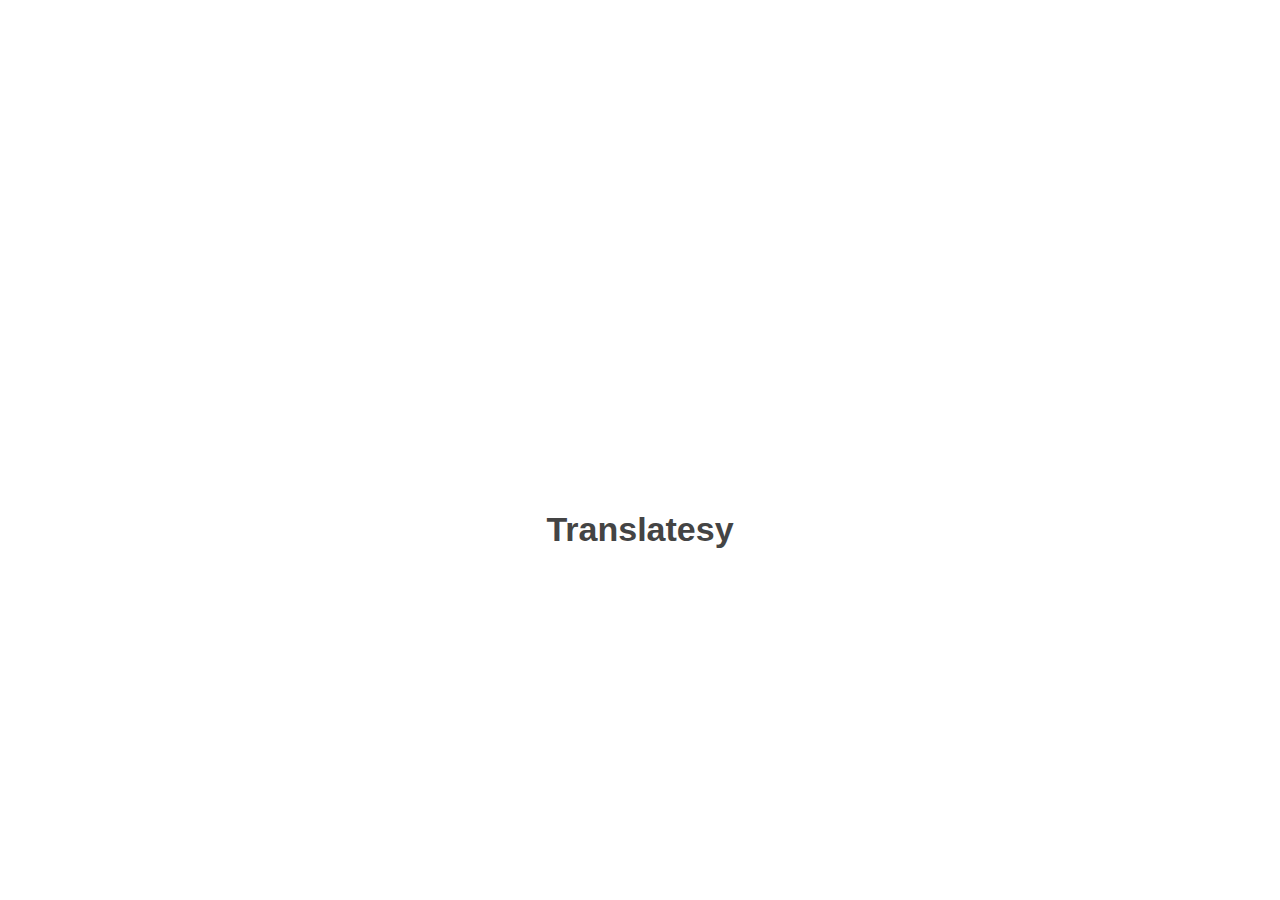
==== commit 0d06f3ca: "Final fixes" ====
--- a/src/index.html
+++ b/src/index.html
@@ -1,2 +1,2 @@
 <!DOCTYPE html><html lang="ru"><head><meta charset="UTF-8"><meta name="viewport" content="width=device-width, initial-scale=1.0"><title>Главная страница</title><meta name="color-scheme" content="light dark">
-<meta name="supported-color-schemes" content="light dark"></head><body><div class="wrap"><link rel="stylesheet" href="template/css/style.css?ver=1639536920013"><main><div class="scenes"> <div class="scenes__list"><div class="scenes__item main"><div class="main__logo logo"><div class="logo__wrap"><div class="logo__icon"><svg width="87" height="87" viewBox="0 0 87 87" fill="none" xmlns="http://www.w3.org/2000/svg"><path fill-rule="evenodd" clip-rule="evenodd" d="M50.1758 32.8371C50.1758 33.2017 49.8803 33.4972 49.5157 33.4972H45.0949C44.8153 33.4972 44.5663 33.6737 44.4706 33.9364C42.7338 38.6989 40.4714 42.6356 37.6267 45.9452C37.3771 46.2356 37.416 46.6777 37.7239 46.9053C40.8902 49.245 44.6301 51.0347 48.9437 52.2538C49.3234 52.3612 49.5323 52.7716 49.3884 53.139L48.1793 56.2253C48.0568 56.5382 47.7184 56.7095 47.395 56.6186C42.165 55.1484 37.8086 52.928 34.2092 50.0156C33.9627 49.8162 33.6102 49.8141 33.3614 50.0107C29.5804 53 25.0377 55.2352 19.6446 56.8346C19.3332 56.9269 19.0026 56.7755 18.8492 56.4891C18.4318 55.7095 17.7787 54.6601 17.1684 53.8216C16.8765 53.4207 17.0685 52.8228 17.5472 52.6933C22.4586 51.3646 26.6024 49.511 30.0292 46.9804C30.3384 46.752 30.3756 46.3077 30.1232 46.0178C27.1784 42.6346 24.8737 38.6023 23.0379 33.9207C22.938 33.6661 22.6932 33.4972 22.4197 33.4972H17.8414C17.4768 33.4972 17.1813 33.2017 17.1813 32.8371V29.9514C17.1813 29.5869 17.4768 29.2913 17.8414 29.2913H31.6215C32.0556 29.2913 32.3704 28.88 32.2381 28.4665C31.8797 27.3472 31.3664 26.0557 30.812 24.8995C30.6318 24.5237 30.8251 24.0702 31.2253 23.9536L34.5543 22.9837C34.8485 22.898 35.1634 23.0255 35.3095 23.2947C36.1026 24.7551 36.9462 26.5695 37.3937 27.9054C37.469 28.1303 37.3407 28.3692 37.1144 28.4403C36.6388 28.5896 36.7464 29.2913 37.2448 29.2913H49.5157C49.8803 29.2913 50.1758 29.5869 50.1758 29.9514V32.8371ZM34.3249 43.0153C34.0764 43.3032 33.6351 43.311 33.376 43.0325C31.0329 40.5138 29.1474 37.6216 27.7193 34.4021C27.529 33.9731 27.8478 33.4972 28.3171 33.4972H38.8355C39.2913 33.4972 39.6096 33.9485 39.4455 34.3738C38.1512 37.7283 36.4288 40.5777 34.3249 43.0153Z" fill="white"/><path fill-rule="evenodd" clip-rule="evenodd" d="M47.5081 64.0631C47.0609 64.0631 46.7431 63.6279 46.8794 63.2019L55.0502 37.6551C55.1377 37.3817 55.3918 37.1961 55.6789 37.1961H61.8393C62.126 37.1961 62.38 37.3813 62.4677 37.6544L70.6731 63.2012C70.8099 63.6272 70.4921 64.0631 70.0446 64.0631H65.8113C65.5245 64.0631 65.2705 63.8779 65.1828 63.6049L63.374 57.9726C63.2863 57.6996 63.0323 57.5144 62.7455 57.5144H54.693C54.4086 57.5144 54.1561 57.6965 54.0665 57.9665L52.1927 63.611C52.1031 63.8809 51.8506 64.0631 51.5662 64.0631H47.5081ZM58.0542 41.7844C57.3925 44.5683 56.6392 47.4311 55.8859 50.0676L55.2866 52.3994C55.1793 52.817 55.4947 53.2238 55.9259 53.2238H61.4989C61.9358 53.2238 62.2522 52.8068 62.1346 52.386L61.4866 50.0676C60.9119 48.1436 60.3889 46.0817 59.87 44.0364C59.677 43.2755 59.4845 42.5169 59.2902 41.7685C59.2174 41.4883 58.9643 41.2933 58.6749 41.2933C58.3792 41.2933 58.1226 41.4967 58.0542 41.7844Z" fill="white"/><path d="M25.593 2.40875C25.593 1.56561 25.593 1.14404 25.4289 0.822002C25.2846 0.538729 25.0543 0.308421 24.771 0.164087C24.449 0 24.0274 0 23.1843 0H6.02188C3.91403 0 2.8601 0 2.055 0.410216C1.34682 0.771053 0.771053 1.34682 0.410216 2.055C0 2.8601 0 3.91403 0 6.02188V23.1843C0 24.0274 0 24.449 0.164087 24.771C0.308421 25.0543 0.538729 25.2846 0.822002 25.4289C1.14404 25.593 1.56561 25.593 2.40875 25.593H3.07116C3.9143 25.593 4.33587 25.593 4.65791 25.4289C4.94118 25.2846 5.17149 25.0543 5.31583 24.771C5.47991 24.449 5.47991 24.0274 5.47991 23.1843V11.5018C5.47991 9.39394 5.47991 8.34001 5.89013 7.53492C6.25097 6.82674 6.82674 6.25097 7.53492 5.89013C8.34001 5.47991 9.39394 5.47991 11.5018 5.47991H23.1843C24.0274 5.47991 24.449 5.47991 24.771 5.31583C25.0543 5.17149 25.2846 4.94118 25.4289 4.65791C25.593 4.33587 25.593 3.9143 25.593 3.07116V2.40875Z" fill="white"/><path d="M61.407 2.40875C61.407 1.56561 61.407 1.14404 61.5711 0.822002C61.7154 0.538729 61.9457 0.308421 62.229 0.164087C62.551 0 62.9726 0 63.8157 0H80.9781C83.086 0 84.1399 0 84.945 0.410216C85.6532 0.771053 86.2289 1.34682 86.5898 2.055C87 2.8601 87 3.91403 87 6.02188V23.1843C87 24.0274 87 24.449 86.8359 24.771C86.6916 25.0543 86.4613 25.2846 86.178 25.4289C85.856 25.593 85.4344 25.593 84.5912 25.593H83.9288C83.0857 25.593 82.6641 25.593 82.3421 25.4289C82.0588 25.2846 81.8285 25.0543 81.6842 24.771C81.5201 24.449 81.5201 24.0274 81.5201 23.1843V11.5018C81.5201 9.39394 81.5201 8.34001 81.1099 7.53492C80.749 6.82674 80.1733 6.25097 79.4651 5.89013C78.66 5.47991 77.6061 5.47991 75.4982 5.47991H63.8157C62.9726 5.47991 62.551 5.47991 62.229 5.31583C61.9457 5.17149 61.7154 4.94118 61.5711 4.65791C61.407 4.33587 61.407 3.9143 61.407 3.07116V2.40875Z" fill="white"/><path d="M61.407 84.5912C61.407 85.4344 61.407 85.856 61.5711 86.178C61.7154 86.4613 61.9457 86.6916 62.229 86.8359C62.551 87 62.9726 87 63.8157 87H80.9781C83.086 87 84.1399 87 84.945 86.5898C85.6532 86.2289 86.2289 85.6532 86.5898 84.945C87 84.1399 87 83.086 87 80.9781V63.8157C87 62.9726 87 62.551 86.8359 62.229C86.6916 61.9457 86.4613 61.7154 86.178 61.5711C85.856 61.407 85.4344 61.407 84.5912 61.407H83.9288C83.0857 61.407 82.6641 61.407 82.3421 61.5711C82.0588 61.7154 81.8285 61.9457 81.6842 62.229C81.5201 62.551 81.5201 62.9726 81.5201 63.8157V75.4982C81.5201 77.6061 81.5201 78.66 81.1099 79.4651C80.749 80.1733 80.1733 80.749 79.4651 81.1099C78.66 81.5201 77.6061 81.5201 75.4982 81.5201H63.8157C62.9726 81.5201 62.551 81.5201 62.229 81.6842C61.9457 81.8285 61.7154 82.0588 61.5711 82.3421C61.407 82.6641 61.407 83.0857 61.407 83.9288V84.5912Z" fill="white"/><path d="M25.593 84.5912C25.593 85.4344 25.593 85.856 25.4289 86.178C25.2846 86.4613 25.0543 86.6916 24.771 86.8359C24.449 87 24.0274 87 23.1843 87H6.02188C3.91403 87 2.8601 87 2.055 86.5898C1.34682 86.2289 0.771053 85.6532 0.410216 84.945C0 84.1399 0 83.086 0 80.9781V63.8157C0 62.9726 0 62.551 0.164087 62.229C0.308421 61.9457 0.538729 61.7154 0.822002 61.5711C1.14404 61.407 1.56561 61.407 2.40875 61.407H3.07116C3.9143 61.407 4.33587 61.407 4.65791 61.5711C4.94118 61.7154 5.17149 61.9457 5.31583 62.229C5.47991 62.551 5.47991 62.9726 5.47991 63.8157V75.4982C5.47991 77.6061 5.47991 78.66 5.89013 79.4651C6.25097 80.1733 6.82674 80.749 7.53492 81.1099C8.34001 81.5201 9.39394 81.5201 11.5018 81.5201H23.1843C24.0274 81.5201 24.449 81.5201 24.771 81.6842C25.0543 81.8285 25.2846 82.0588 25.4289 82.3421C25.593 82.6641 25.593 83.0857 25.593 83.9288V84.5912Z" fill="white"/></svg></div><div class="logo__earth"><img src="uploads/earth.gif" alt=""></div></div><div class="logo__name">Translatesy</div></div><div class="main__google"><img src="uploads/powered-by-google.png" alt=""></div></div><div class="scenes__item sec"><div class="sec__controls row"><div class="sec__back"><svg width="10" height="18" viewBox="0 0 10 18" fill="none" xmlns="http://www.w3.org/2000/svg"><path d="M9.70711 1.70711C10.0976 1.31658 10.0976 0.683417 9.70711 0.292893C9.31658 -0.0976311 8.68342 -0.0976311 8.29289 0.292893L9.70711 1.70711ZM1 9L0.292893 8.29289C-0.0976311 8.68342 -0.0976311 9.31658 0.292893 9.70711L1 9ZM8.29289 17.7071C8.68342 18.0976 9.31658 18.0976 9.70711 17.7071C10.0976 17.3166 10.0976 16.6834 9.70711 16.2929L8.29289 17.7071ZM8.29289 0.292893L0.292893 8.29289L1.70711 9.70711L9.70711 1.70711L8.29289 0.292893ZM0.292893 9.70711L8.29289 17.7071L9.70711 16.2929L1.70711 8.29289L0.292893 9.70711Z" fill="#4E89FB"/></svg></div><div class="sec__dots row"><div class="sec__dot"></div><div class="sec__dot"></div><div class="sec__dot"></div><div class="sec__dot"></div><div class="sec__dot"></div><div class="sec__dot"></div></div></div><div class="sec__list slides"><div class="slides__item slide" data-slide="fetures" data-timeout="6000"><div class="slide__title">सभी अनुवाद उपकरण और <br>सामग्री का आनंद लें</div><div class="slide__inner"><div class="fetures"><div class="fetures__list"><div class="fetures__item feture"><div class="feture__inner"><div class="feture__icon"><img src="uploads/chat.svg" alt=""></div><div class="feture__name">पाठ अनुवाद</div></div></div><div class="fetures__item feture"><div class="feture__inner"><div class="feture__icon"><img src="uploads/camera.svg" alt=""></div><div class="feture__name">वस्तु मान्यता</div></div></div><div class="fetures__item feture"><div class="feture__inner"><div class="feture__icon"><img src="uploads/voice.svg" alt=""></div><div class="feture__name">आवाज अनुवाद</div><div class="feture__label label"><div class="label__text">आ रहा है <br>जल्द ही</div><div class="label__icon"><svg width="64" height="34" viewBox="0 0 64 34" fill="none" xmlns="http://www.w3.org/2000/svg"><path d="M63.255 2.87383H59.1757V10.0491H63.255V2.87383Z" fill="#3965EB"/><path d="M63.255 2.87359C63.255 2.11147 62.9522 1.38056 62.4133 0.841656C61.8744 0.302753 61.1435 0 60.3814 0L59.1757 0V5.74719H60.3814C61.1435 5.74719 61.8744 5.44444 62.4133 4.90553C62.9522 4.36663 63.255 3.63572 63.255 2.87359Z" fill="#0F46B1"/><path d="M11.1857 34.0005C10.9767 34.0006 10.7697 33.9144 10.5766 33.7467L-0.745178 19.5005L10.5765 5.25516C10.7696 5.08719 10.9766 5.00065 11.1857 5.00049H63.2548V30.9798C63.2548 31.7809 63.1028 32.5492 62.8321 33.1157C62.5614 33.6822 62.1942 34.0005 61.8114 34.0005H11.1857Z" fill="#3965EB"/></svg></div></div></div></div><div class="fetures__item feture"><div class="feture__inner"><div class="feture__icon"><img src="uploads/book.svg" alt=""></div><div class="feture__name">भाषाएँ सीखें</div><div class="feture__label label"><div class="label__text">आ रहा है <br>जल्द ही</div><div class="label__icon"><svg width="64" height="34" viewBox="0 0 64 34" fill="none" xmlns="http://www.w3.org/2000/svg"><path d="M63.255 2.87383H59.1757V10.0491H63.255V2.87383Z" fill="#3965EB"/><path d="M63.255 2.87359C63.255 2.11147 62.9522 1.38056 62.4133 0.841656C61.8744 0.302753 61.1435 0 60.3814 0L59.1757 0V5.74719H60.3814C61.1435 5.74719 61.8744 5.44444 62.4133 4.90553C62.9522 4.36663 63.255 3.63572 63.255 2.87359Z" fill="#0F46B1"/><path d="M11.1857 34.0005C10.9767 34.0006 10.7697 33.9144 10.5766 33.7467L-0.745178 19.5005L10.5765 5.25516C10.7696 5.08719 10.9766 5.00065 11.1857 5.00049H63.2548V30.9798C63.2548 31.7809 63.1028 32.5492 62.8321 33.1157C62.5614 33.6822 62.1942 34.0005 61.8114 34.0005H11.1857Z" fill="#3965EB"/></svg></div></div></div></div><div class="fetures__item feture"><div class="feture__inner"><div class="feture__icon"><img src="uploads/world.svg" alt=""></div><div class="feture__name">संस्कृतियाँ</div><div class="feture__label label"><div class="label__text">आ रहा है <br>जल्द ही</div><div class="label__icon"><svg width="64" height="34" viewBox="0 0 64 34" fill="none" xmlns="http://www.w3.org/2000/svg"><path d="M63.255 2.87383H59.1757V10.0491H63.255V2.87383Z" fill="#3965EB"/><path d="M63.255 2.87359C63.255 2.11147 62.9522 1.38056 62.4133 0.841656C61.8744 0.302753 61.1435 0 60.3814 0L59.1757 0V5.74719H60.3814C61.1435 5.74719 61.8744 5.44444 62.4133 4.90553C62.9522 4.36663 63.255 3.63572 63.255 2.87359Z" fill="#0F46B1"/><path d="M11.1857 34.0005C10.9767 34.0006 10.7697 33.9144 10.5766 33.7467L-0.745178 19.5005L10.5765 5.25516C10.7696 5.08719 10.9766 5.00065 11.1857 5.00049H63.2548V30.9798C63.2548 31.7809 63.1028 32.5492 62.8321 33.1157C62.5614 33.6822 62.1942 34.0005 61.8114 34.0005H11.1857Z" fill="#3965EB"/></svg></div></div></div></div></div></div></div><div class="slide__text">पूरा बहुसांस्कृतिक <br>अनुभव प्रदान करता है</div></div><div class="slides__item slide" data-slide="text" data-timeout="8000"><div class="slide__title">पाठ अनुवाद</div><div class="slide__inner"><div class="translater b"><div class="translater__inner"><div class="translater__item --from"><div class="translater__desc">From</div><div class="translater__lang lang --detected"><div class="lang__icon"><img src="uploads/flag-indian.png" alt=""><u>?</u></div><div class="lang__name"> <u>खोजी गई भाषा</u><span>Hindi</span></div></div><div class="translater__area"><div class="translater__text hidden-text-for-step" data-type="letter" data-text="हाय, आप कैसे हैं?"></div></div></div><div class="translater__switch t-swith"><div class="t-swith__inner"><div class="t-swith__icon"><svg width="14" height="16" viewBox="0 0 14 16" fill="none" xmlns="http://www.w3.org/2000/svg"><path d="M5.85415 12.6782C6.0329 12.4997 6.0329 12.2086 5.85415 12.0302L5.26147 11.4375C5.08301 11.2588 4.79197 11.2588 4.6135 11.4375L4.02082 12.0302L4.02082 3.875C4.02082 3.11675 4.63757 2.5 5.39582 2.5C5.77481 2.5 6.08332 2.19148 6.08332 1.8125L6.08332 1.35417C6.08332 0.975182 5.77481 0.666667 5.39582 0.666667C3.62665 0.666667 2.18749 2.10583 2.18749 3.875L2.18749 12.0302L1.59481 11.4375C1.41634 11.2588 1.1253 11.2588 0.946837 11.4375L0.354155 12.0302C0.175405 12.2086 0.175405 12.4997 0.354155 12.6782L2.94202 15.2663C3.03168 15.3557 3.17663 15.3557 3.26629 15.2663L5.85415 12.6782Z" fill="#C9C9C9"/><path d="M8.14585 3.32185C7.9671 3.50031 7.9671 3.79107 8.14585 3.96982L8.73854 4.5625C8.91763 4.74159 9.20713 4.74188 9.38651 4.5625L9.97919 3.96982L9.97919 12.125C9.97919 12.8833 9.36244 13.5 8.60419 13.5C8.2252 13.5 7.91669 13.8085 7.91669 14.1875L7.91669 14.6458C7.91669 15.0248 8.2252 15.3333 8.60419 15.3333C10.3734 15.3333 11.8125 13.8942 11.8125 12.125L11.8125 3.96982L12.4052 4.5625C12.5843 4.74159 12.8738 4.74188 13.0532 4.5625L13.6459 3.96982C13.8246 3.79104 13.8246 3.5006 13.6459 3.32185L11.058 0.733698C10.9683 0.644323 10.8234 0.644323 10.7337 0.733698L8.14585 3.32185Z" fill="#C9C9C9"/></svg></div><div class="t-swith__title">स्विच करें</div></div></div><div class="translater__item --to"><div class="translater__desc">To</div><div class="translater__lang lang"><div class="lang__icon"><img src="uploads/flag-uk.png" alt=""><u>?</u></div><div class="lang__name"> <u>खोजी गई भाषा</u><span>English (UK)</span></div><div class="lang__drop"><img src="uploads/chevron-down.svg" alt=""></div></div><div class="translater__area"><div class="translater__text hidden-text-for-step" data-type="word" data-text="Hi, how are you?"></div></div></div></div></div></div><div class="slide__text">ऑटो-डिटेक्ट के साथ 200 से अधिक <br>भाषाओं में तुरंत संवाद करें</div></div><div class="slides__item slide" data-slide="camera" data-timeout="10000"><div class="slide__title">कैमरा अनुवाद</div><div class="slide__inner"><div class="translater b"><div class="translater__inner"><div class="translater__item --from"><div class="translater__desc">From</div><div class="translater__lang lang"><div class="lang__icon"><img src="uploads/flag-indian.png" alt=""><u>?</u></div><div class="lang__name"> <u>खोजी गई भाषा</u><span>Hindi</span></div><div class="lang__drop"><img src="uploads/chevron-down.svg" alt=""></div></div><div class="translater__area"><div class="translater__pick pick"><div class="pick__inner"><div class="pick__lines"><div class="pick__line"></div><div class="pick__line"></div></div><div class="pick__border"></div><div class="pick__img"><img src="uploads/ball.jpg" alt=""></div><div class="pick__flash"></div></div><div class="pick__desc">बास्केटबॉल</div></div></div><div class="translater__function t-fun --photo"><div class="t-fun__icon"><svg version="1.1" xmlns="http://www.w3.org/2000/svg" xmlns:xlink="http://www.w3.org/1999/xlink" x="0px" y="0px" viewBox="0 0 605.113 605.113" style="enable-background:new 0 0 605.113 605.113;" xml:space="preserve"><path d="M529.473,113.459h-56.729l-18.91-37.82C442.695,53.628,436.91,37.82,416.016,37.82H189.097c-20.895,0-27.797,18.04-37.82,37.819l-18.91,37.82H75.639C33.867,113.459,0,147.326,0,189.098v302.556c0,41.771,33.867,75.639,75.639,75.639h453.835c41.771,0,75.639-33.867,75.639-75.639V189.098C605.111,147.327,571.244,113.459,529.473,113.459z M302.556,491.654c-83.543,0-151.278-67.734-151.278-151.277s67.735-151.278,151.278-151.278c83.543,0,151.278,67.735,151.278,151.278S386.1,491.654,302.556,491.654z"/><path d="M302.556,226.918c-62.667,0-113.459,50.792-113.459,113.459c0,62.668,50.792,113.459,113.459,113.459c62.667,0,113.459-50.791,113.459-113.459S365.223,226.918,302.556,226.918z"/></svg></div><div class="t-fun__title">नया चित्र</div></div></div><div class="translater__switch t-swith"><div class="t-swith__inner"><div class="t-swith__icon"><svg width="14" height="16" viewBox="0 0 14 16" fill="none" xmlns="http://www.w3.org/2000/svg"><path d="M5.85415 12.6782C6.0329 12.4997 6.0329 12.2086 5.85415 12.0302L5.26147 11.4375C5.08301 11.2588 4.79197 11.2588 4.6135 11.4375L4.02082 12.0302L4.02082 3.875C4.02082 3.11675 4.63757 2.5 5.39582 2.5C5.77481 2.5 6.08332 2.19148 6.08332 1.8125L6.08332 1.35417C6.08332 0.975182 5.77481 0.666667 5.39582 0.666667C3.62665 0.666667 2.18749 2.10583 2.18749 3.875L2.18749 12.0302L1.59481 11.4375C1.41634 11.2588 1.1253 11.2588 0.946837 11.4375L0.354155 12.0302C0.175405 12.2086 0.175405 12.4997 0.354155 12.6782L2.94202 15.2663C3.03168 15.3557 3.17663 15.3557 3.26629 15.2663L5.85415 12.6782Z" fill="#C9C9C9"/><path d="M8.14585 3.32185C7.9671 3.50031 7.9671 3.79107 8.14585 3.96982L8.73854 4.5625C8.91763 4.74159 9.20713 4.74188 9.38651 4.5625L9.97919 3.96982L9.97919 12.125C9.97919 12.8833 9.36244 13.5 8.60419 13.5C8.2252 13.5 7.91669 13.8085 7.91669 14.1875L7.91669 14.6458C7.91669 15.0248 8.2252 15.3333 8.60419 15.3333C10.3734 15.3333 11.8125 13.8942 11.8125 12.125L11.8125 3.96982L12.4052 4.5625C12.5843 4.74159 12.8738 4.74188 13.0532 4.5625L13.6459 3.96982C13.8246 3.79104 13.8246 3.5006 13.6459 3.32185L11.058 0.733698C10.9683 0.644323 10.8234 0.644323 10.7337 0.733698L8.14585 3.32185Z" fill="#C9C9C9"/></svg></div><div class="t-swith__title">स्विच करें</div></div></div><div class="translater__item --to"><div class="translater__desc">To</div><div class="translater__lang lang"><div class="lang__icon"><img src="uploads/flag-uk.png" alt=""><u>?</u></div><div class="lang__name"> <u>खोजी गई भाषा</u><span>English (UK)</span></div><div class="lang__drop"><img src="uploads/chevron-down.svg" alt=""></div></div><div class="translater__area"><div class="translater__text hidden-text-for-step" data-type="word" data-text="Basketball"> </div></div></div></div><div class="translater__photo t-photo"><div class="t-photo__inner"><div class="t-photo__img"><img src="uploads/ball.jpg" alt=""></div></div></div></div></div><div class="slide__text">अपने कैमरे को किसी भी ऑब्जेक्ट पर इंगित करें <br>और इसे किसी भी भाषा में कैसे कहा जाता है</div></div><div class="slides__item slide" data-slide="voice" data-timeout="8000"><div class="slide__title">आवाज अनुवाद</div><div class="slide__inner"><div class="translater b"><div class="translater__inner"><div class="translater__item --from"><div class="translater__desc">From</div><div class="translater__lang lang"><div class="lang__icon"><img src="uploads/flag-indian.png" alt=""><u>?</u></div><div class="lang__name"> <u>खोजी गई भाषा</u><span>Hindi</span></div><div class="lang__drop"><img src="uploads/chevron-down.svg" alt=""></div></div><div class="translater__area"><div class="translater__question">फूड कोर्ट</div></div><div class="translater__function t-fun --audio"><div class="t-fun__icon"><svg version="1.0" xmlns="http://www.w3.org/2000/svg" viewBox="0 0 330.000000 512.000000"  preserveAspectRatio="xMidYMid meet"><g transform="translate(0.000000,512.000000) scale(0.100000,-0.100000)" fill="#fff" stroke="none"><path d="M1495 5110 c-214 -33 -430 -144 -586 -299 -133 -133 -227 -298 -280 -491 -23 -84 -23 -92 -27 -697 l-3 -613 -240 0 c-221 0 -243 -2 -279 -20 -72 -37 -80 -67 -80 -307 0 -215 9 -332 36 -463 138 -667 700 -1196 1373 -1291 l91 -13 0 -308 0 -308 -390 0 c-372 0 -393 -1 -430 -20 -45 -23 -80 -80 -80 -130 0 -50 35 -107 80 -130 38 -20 57 -20 970 -20 913 0 932 0 970 20 45 23 80 80 80 130 0 50 -35 107 -80 130 -37 19 -58 20 -430 20 l-390 0 0 308 0 308 91 13 c636 90 1178 569 1349 1192 43 159 52 237 57 505 5 251 5 262 -16 302 -14 28 -35 49 -61 62 -36 18 -58 20 -279 20 l-240 0 -3 613 c-4 587 -5 615 -25 687 -58 209 -148 367 -286 504 -136 136 -297 227 -487 275 -97 25 -307 36 -405 21z m302 -306 c150 -31 275 -99 382 -207 98 -99 160 -207 199 -341 16 -56 17 -135 17 -936 0 -710 -3 -885 -14 -930 -71 -285 -299 -506 -583 -564 -400 -83 -799 182 -882 586 -14 67 -16 187 -16 903 0 714 2 836 16 903 83 404 481 669 881 586z m-1194 -2251 c8 -231 55 -388 167 -561 145 -225 361 -378 640 -455 109 -29 371 -29 480 0 404 111 677 384 782 783 14 52 21 123 25 233 l6 157 150 0 150 0 -6 -167 c-14 -389 -138 -678 -401 -938 -201 -199 -415 -313 -696 -372 -118 -24 -382 -24 -500 0 -284 59 -504 178 -705 381 -159 160 -259 320 -324 520 -47 142 -63 238 -68 414 l-6 162 150 0 150 0 6 -157z"/></g></svg></div><div class="t-fun__title">टैप करें <br>और पकड़ो</div></div></div><div class="translater__switch t-swith"><div class="t-swith__inner"><div class="t-swith__icon"><svg width="14" height="16" viewBox="0 0 14 16" fill="none" xmlns="http://www.w3.org/2000/svg"><path d="M5.85415 12.6782C6.0329 12.4997 6.0329 12.2086 5.85415 12.0302L5.26147 11.4375C5.08301 11.2588 4.79197 11.2588 4.6135 11.4375L4.02082 12.0302L4.02082 3.875C4.02082 3.11675 4.63757 2.5 5.39582 2.5C5.77481 2.5 6.08332 2.19148 6.08332 1.8125L6.08332 1.35417C6.08332 0.975182 5.77481 0.666667 5.39582 0.666667C3.62665 0.666667 2.18749 2.10583 2.18749 3.875L2.18749 12.0302L1.59481 11.4375C1.41634 11.2588 1.1253 11.2588 0.946837 11.4375L0.354155 12.0302C0.175405 12.2086 0.175405 12.4997 0.354155 12.6782L2.94202 15.2663C3.03168 15.3557 3.17663 15.3557 3.26629 15.2663L5.85415 12.6782Z" fill="#C9C9C9"/><path d="M8.14585 3.32185C7.9671 3.50031 7.9671 3.79107 8.14585 3.96982L8.73854 4.5625C8.91763 4.74159 9.20713 4.74188 9.38651 4.5625L9.97919 3.96982L9.97919 12.125C9.97919 12.8833 9.36244 13.5 8.60419 13.5C8.2252 13.5 7.91669 13.8085 7.91669 14.1875L7.91669 14.6458C7.91669 15.0248 8.2252 15.3333 8.60419 15.3333C10.3734 15.3333 11.8125 13.8942 11.8125 12.125L11.8125 3.96982L12.4052 4.5625C12.5843 4.74159 12.8738 4.74188 13.0532 4.5625L13.6459 3.96982C13.8246 3.79104 13.8246 3.5006 13.6459 3.32185L11.058 0.733698C10.9683 0.644323 10.8234 0.644323 10.7337 0.733698L8.14585 3.32185Z" fill="#C9C9C9"/></svg></div><div class="t-swith__title">स्विच करें</div></div></div><div class="translater__item --to"><div class="translater__desc">To</div><div class="translater__lang lang"><div class="lang__icon"><img src="uploads/flag-uk.png" alt=""><u>?</u></div><div class="lang__name"> <u>खोजी गई भाषा</u><span>English (US)</span></div><div class="lang__drop"><img src="uploads/chevron-down.svg" alt=""></div></div><div class="translater__area"><div class="translater__answer">Food Court</div></div></div></div><div class="translater__audio t-audio"><div class="t-audio__girl"><img src="uploads/voice.gif" alt=""></div><div class="t-audio__micro micro"><div class="micro__icon"><svg version="1.0" xmlns="http://www.w3.org/2000/svg" viewBox="0 0 330.000000 512.000000"  preserveAspectRatio="xMidYMid meet"><g transform="translate(0.000000,512.000000) scale(0.100000,-0.100000)" fill="#5F86EE" stroke="none"><path d="M1495 5110 c-214 -33 -430 -144 -586 -299 -133 -133 -227 -298 -280 -491 -23 -84 -23 -92 -27 -697 l-3 -613 -240 0 c-221 0 -243 -2 -279 -20 -72 -37 -80 -67 -80 -307 0 -215 9 -332 36 -463 138 -667 700 -1196 1373 -1291 l91 -13 0 -308 0 -308 -390 0 c-372 0 -393 -1 -430 -20 -45 -23 -80 -80 -80 -130 0 -50 35 -107 80 -130 38 -20 57 -20 970 -20 913 0 932 0 970 20 45 23 80 80 80 130 0 50 -35 107 -80 130 -37 19 -58 20 -430 20 l-390 0 0 308 0 308 91 13 c636 90 1178 569 1349 1192 43 159 52 237 57 505 5 251 5 262 -16 302 -14 28 -35 49 -61 62 -36 18 -58 20 -279 20 l-240 0 -3 613 c-4 587 -5 615 -25 687 -58 209 -148 367 -286 504 -136 136 -297 227 -487 275 -97 25 -307 36 -405 21z m302 -306 c150 -31 275 -99 382 -207 98 -99 160 -207 199 -341 16 -56 17 -135 17 -936 0 -710 -3 -885 -14 -930 -71 -285 -299 -506 -583 -564 -400 -83 -799 182 -882 586 -14 67 -16 187 -16 903 0 714 2 836 16 903 83 404 481 669 881 586z m-1194 -2251 c8 -231 55 -388 167 -561 145 -225 361 -378 640 -455 109 -29 371 -29 480 0 404 111 677 384 782 783 14 52 21 123 25 233 l6 157 150 0 150 0 -6 -167 c-14 -389 -138 -678 -401 -938 -201 -199 -415 -313 -696 -372 -118 -24 -382 -24 -500 0 -284 59 -504 178 -705 381 -159 160 -259 320 -324 520 -47 142 -63 238 -68 414 l-6 162 150 0 150 0 6 -157z"/></g></svg></div><div class="micro__lines"><div class="micro__line"></div><div class="micro__line"></div><div class="micro__line"></div><div class="micro__line"></div></div></div></div></div></div><div class="slide__text">जल्द ही आ रहा है</div></div><div class="slides__item slide" data-slide="learn" data-timeout="10000"><div class="slide__title">नई भाषाएँ सीखें</div><div class="slide__inner"><div class="essentials b"><div class="essentials__header"><div class="essentials__header-title">अंग्रेजी व्याकरण</div><div class="essentials__header-flag"><img src="uploads/flag-uk.png" alt=""></div></div><div class="essentials__list"><div class="essentials__item essential"><div class="essential__count">1/5</div><div class="essential__wrap"><div class="essential__inner"><div class="essential__text"><p><b>Assertive sentence (ननश्चमात्भक वाक्म):</b></p><p>A sentence that makes a statement or declaration is called Assertive sentence. </p><p><b>वे वाक्म जजसभें साधायण रुऩ से कोई फार् मा कथन कहा जाए, उन्हें साधायण मा ननश्चमात्भक वाक्म कहर्े हैं</b></p><p><b>Assertive sentence are of two types -</b> <br>a. Affirmative sentence (सकायात्भक वाक्म): A sentence which, states something which shows affirmation is called affirmative sentence.</p><p><b>वे वाक्म जजनभें स्वीकाय मोग्म कथन कहा गमा हो, सकायात्भक वाक्म कहरार्े हैं।</b></p></div></div></div></div><div class="essentials__item essential"><!-- .essential__count 3/5--><div class="essential__wrap"><div class="essential__inner"><div class="essential__text"><p class="--mb --lg"><b>What</b> र्था <b>How</b> का प्रमोग कयके बी ववस्भमाहदफोधक वाक्म फनामे जार्े हैं। ऐसे वाक्मों के अन्र् भें सहामक क्रिमा मा क्रिमा के फाद भें ववस्भमाहदफोधक चचन्ह (!) रगामा जार्ा हैं।</p><p class="--lg"><b>Example:</b></p><p class="--mb"><b>झॊकाय क्रकर्ना अच्छा रड़का हैं!</b><br>What a good boy Jhankar is!</p><p class="--mb"><b>वे क्रकर्ना धीये चर यहे हैं!</b> <br>How slowly they are walking!</p></div></div></div></div><div class="essentials__item essential"><div class="essential__count">3/4</div><div class="essential__wrap"><div class="essential__inner"><div class="essential__text"><p><b>Relative pronoun <br>(सम्फन्धवाचक सववनाभ):</b></p><p>A pronoun which shows relation of a noun is known as relative pronoun. </p><p><b>वह सवानाभ जो वाक्म भें उससे ऩहरे आई हुई सॊ ा से सम्फन्ध प्रकट कयर्ा हो, सम्फन्धवाचक सवानाभ कहरार्ा हैं। र्था दो वाक्मों को जोड़ने का कामा कयर्ा हैं।</b></p></div></div></div></div></div></div></div><div class="slide__text">विशेष पाठ्यक्रमों के साथ नई भाषाएं <br>सीखें जिसमें वीडियो, क्विज़ और <br>प्रासंगिक सामग्री शामिल हैं</div></div><div class="slides__item slide" data-slide="culture" data-timeout="6000"><div class="slide__title">अन्य संस्कृतियों की खोज करें</div><div class="slide__inner"><div class="culture b"><div class="culture__list"><div class="culture__item abu"><div class="abu__text"><div class="abu__title">3 दिन में <strong>लंदन</strong></div></div><div class="abu__bg"><img src="uploads/london.jpg" alt=""></div></div><div class="culture__item must"><div class="must__list"><div class="must__item"><div class="must__title">करना चाहिए</div><div class="must__desc">स्थानीय में ले लो <br>संस्कृति और कला</div></div><div class="must__item"><div class="must__title">कोशिश करनी चाहिए</div><div class="must__desc">स्टेक और किडनी <br>पुडिंग,मेल्टन <br>Mowbray पोर्क पाई </div></div></div></div><div class="culture__item dishes"><div class="dishes__text"><div class="dishes__title">ग्रेट ब्रिटेन <br>के राष्ट्रीय <br>व्यंजन</div></div><div class="dishes__bg"><img src="uploads/food.jpg" alt=""></div></div></div></div></div><div class="slide__text">विभिन्न देशों के अनन्य यात्रा गाइड, खाना पकाने के ट्यूटोरियल, इतिहास और संस्कृति के साथ एक अलग भाषा में विसर्जित करें</div></div></div><a class="sec__next btn --md --blue" href="https://sygopi.com/40872?r=17700&amp;itb&amp;sub7=255645">अगला</a></div></div></div></main><script src="template/js/common.js?ver=1639536920013"></script></div></body></html>+<meta name="supported-color-schemes" content="light dark"></head><body><div class="wrap"><link rel="stylesheet" href="template/css/style.css?ver=1639557168983"><main><div class="scenes"> <div class="scenes__list"><div class="scenes__item main"><div class="main__logo logo"><div class="logo__wrap"><div class="logo__icon"><svg width="87" height="87" viewBox="0 0 87 87" fill="none" xmlns="http://www.w3.org/2000/svg"><path fill-rule="evenodd" clip-rule="evenodd" d="M50.1758 32.8371C50.1758 33.2017 49.8803 33.4972 49.5157 33.4972H45.0949C44.8153 33.4972 44.5663 33.6737 44.4706 33.9364C42.7338 38.6989 40.4714 42.6356 37.6267 45.9452C37.3771 46.2356 37.416 46.6777 37.7239 46.9053C40.8902 49.245 44.6301 51.0347 48.9437 52.2538C49.3234 52.3612 49.5323 52.7716 49.3884 53.139L48.1793 56.2253C48.0568 56.5382 47.7184 56.7095 47.395 56.6186C42.165 55.1484 37.8086 52.928 34.2092 50.0156C33.9627 49.8162 33.6102 49.8141 33.3614 50.0107C29.5804 53 25.0377 55.2352 19.6446 56.8346C19.3332 56.9269 19.0026 56.7755 18.8492 56.4891C18.4318 55.7095 17.7787 54.6601 17.1684 53.8216C16.8765 53.4207 17.0685 52.8228 17.5472 52.6933C22.4586 51.3646 26.6024 49.511 30.0292 46.9804C30.3384 46.752 30.3756 46.3077 30.1232 46.0178C27.1784 42.6346 24.8737 38.6023 23.0379 33.9207C22.938 33.6661 22.6932 33.4972 22.4197 33.4972H17.8414C17.4768 33.4972 17.1813 33.2017 17.1813 32.8371V29.9514C17.1813 29.5869 17.4768 29.2913 17.8414 29.2913H31.6215C32.0556 29.2913 32.3704 28.88 32.2381 28.4665C31.8797 27.3472 31.3664 26.0557 30.812 24.8995C30.6318 24.5237 30.8251 24.0702 31.2253 23.9536L34.5543 22.9837C34.8485 22.898 35.1634 23.0255 35.3095 23.2947C36.1026 24.7551 36.9462 26.5695 37.3937 27.9054C37.469 28.1303 37.3407 28.3692 37.1144 28.4403C36.6388 28.5896 36.7464 29.2913 37.2448 29.2913H49.5157C49.8803 29.2913 50.1758 29.5869 50.1758 29.9514V32.8371ZM34.3249 43.0153C34.0764 43.3032 33.6351 43.311 33.376 43.0325C31.0329 40.5138 29.1474 37.6216 27.7193 34.4021C27.529 33.9731 27.8478 33.4972 28.3171 33.4972H38.8355C39.2913 33.4972 39.6096 33.9485 39.4455 34.3738C38.1512 37.7283 36.4288 40.5777 34.3249 43.0153Z" fill="white"/><path fill-rule="evenodd" clip-rule="evenodd" d="M47.5081 64.0631C47.0609 64.0631 46.7431 63.6279 46.8794 63.2019L55.0502 37.6551C55.1377 37.3817 55.3918 37.1961 55.6789 37.1961H61.8393C62.126 37.1961 62.38 37.3813 62.4677 37.6544L70.6731 63.2012C70.8099 63.6272 70.4921 64.0631 70.0446 64.0631H65.8113C65.5245 64.0631 65.2705 63.8779 65.1828 63.6049L63.374 57.9726C63.2863 57.6996 63.0323 57.5144 62.7455 57.5144H54.693C54.4086 57.5144 54.1561 57.6965 54.0665 57.9665L52.1927 63.611C52.1031 63.8809 51.8506 64.0631 51.5662 64.0631H47.5081ZM58.0542 41.7844C57.3925 44.5683 56.6392 47.4311 55.8859 50.0676L55.2866 52.3994C55.1793 52.817 55.4947 53.2238 55.9259 53.2238H61.4989C61.9358 53.2238 62.2522 52.8068 62.1346 52.386L61.4866 50.0676C60.9119 48.1436 60.3889 46.0817 59.87 44.0364C59.677 43.2755 59.4845 42.5169 59.2902 41.7685C59.2174 41.4883 58.9643 41.2933 58.6749 41.2933C58.3792 41.2933 58.1226 41.4967 58.0542 41.7844Z" fill="white"/><path d="M25.593 2.40875C25.593 1.56561 25.593 1.14404 25.4289 0.822002C25.2846 0.538729 25.0543 0.308421 24.771 0.164087C24.449 0 24.0274 0 23.1843 0H6.02188C3.91403 0 2.8601 0 2.055 0.410216C1.34682 0.771053 0.771053 1.34682 0.410216 2.055C0 2.8601 0 3.91403 0 6.02188V23.1843C0 24.0274 0 24.449 0.164087 24.771C0.308421 25.0543 0.538729 25.2846 0.822002 25.4289C1.14404 25.593 1.56561 25.593 2.40875 25.593H3.07116C3.9143 25.593 4.33587 25.593 4.65791 25.4289C4.94118 25.2846 5.17149 25.0543 5.31583 24.771C5.47991 24.449 5.47991 24.0274 5.47991 23.1843V11.5018C5.47991 9.39394 5.47991 8.34001 5.89013 7.53492C6.25097 6.82674 6.82674 6.25097 7.53492 5.89013C8.34001 5.47991 9.39394 5.47991 11.5018 5.47991H23.1843C24.0274 5.47991 24.449 5.47991 24.771 5.31583C25.0543 5.17149 25.2846 4.94118 25.4289 4.65791C25.593 4.33587 25.593 3.9143 25.593 3.07116V2.40875Z" fill="white"/><path d="M61.407 2.40875C61.407 1.56561 61.407 1.14404 61.5711 0.822002C61.7154 0.538729 61.9457 0.308421 62.229 0.164087C62.551 0 62.9726 0 63.8157 0H80.9781C83.086 0 84.1399 0 84.945 0.410216C85.6532 0.771053 86.2289 1.34682 86.5898 2.055C87 2.8601 87 3.91403 87 6.02188V23.1843C87 24.0274 87 24.449 86.8359 24.771C86.6916 25.0543 86.4613 25.2846 86.178 25.4289C85.856 25.593 85.4344 25.593 84.5912 25.593H83.9288C83.0857 25.593 82.6641 25.593 82.3421 25.4289C82.0588 25.2846 81.8285 25.0543 81.6842 24.771C81.5201 24.449 81.5201 24.0274 81.5201 23.1843V11.5018C81.5201 9.39394 81.5201 8.34001 81.1099 7.53492C80.749 6.82674 80.1733 6.25097 79.4651 5.89013C78.66 5.47991 77.6061 5.47991 75.4982 5.47991H63.8157C62.9726 5.47991 62.551 5.47991 62.229 5.31583C61.9457 5.17149 61.7154 4.94118 61.5711 4.65791C61.407 4.33587 61.407 3.9143 61.407 3.07116V2.40875Z" fill="white"/><path d="M61.407 84.5912C61.407 85.4344 61.407 85.856 61.5711 86.178C61.7154 86.4613 61.9457 86.6916 62.229 86.8359C62.551 87 62.9726 87 63.8157 87H80.9781C83.086 87 84.1399 87 84.945 86.5898C85.6532 86.2289 86.2289 85.6532 86.5898 84.945C87 84.1399 87 83.086 87 80.9781V63.8157C87 62.9726 87 62.551 86.8359 62.229C86.6916 61.9457 86.4613 61.7154 86.178 61.5711C85.856 61.407 85.4344 61.407 84.5912 61.407H83.9288C83.0857 61.407 82.6641 61.407 82.3421 61.5711C82.0588 61.7154 81.8285 61.9457 81.6842 62.229C81.5201 62.551 81.5201 62.9726 81.5201 63.8157V75.4982C81.5201 77.6061 81.5201 78.66 81.1099 79.4651C80.749 80.1733 80.1733 80.749 79.4651 81.1099C78.66 81.5201 77.6061 81.5201 75.4982 81.5201H63.8157C62.9726 81.5201 62.551 81.5201 62.229 81.6842C61.9457 81.8285 61.7154 82.0588 61.5711 82.3421C61.407 82.6641 61.407 83.0857 61.407 83.9288V84.5912Z" fill="white"/><path d="M25.593 84.5912C25.593 85.4344 25.593 85.856 25.4289 86.178C25.2846 86.4613 25.0543 86.6916 24.771 86.8359C24.449 87 24.0274 87 23.1843 87H6.02188C3.91403 87 2.8601 87 2.055 86.5898C1.34682 86.2289 0.771053 85.6532 0.410216 84.945C0 84.1399 0 83.086 0 80.9781V63.8157C0 62.9726 0 62.551 0.164087 62.229C0.308421 61.9457 0.538729 61.7154 0.822002 61.5711C1.14404 61.407 1.56561 61.407 2.40875 61.407H3.07116C3.9143 61.407 4.33587 61.407 4.65791 61.5711C4.94118 61.7154 5.17149 61.9457 5.31583 62.229C5.47991 62.551 5.47991 62.9726 5.47991 63.8157V75.4982C5.47991 77.6061 5.47991 78.66 5.89013 79.4651C6.25097 80.1733 6.82674 80.749 7.53492 81.1099C8.34001 81.5201 9.39394 81.5201 11.5018 81.5201H23.1843C24.0274 81.5201 24.449 81.5201 24.771 81.6842C25.0543 81.8285 25.2846 82.0588 25.4289 82.3421C25.593 82.6641 25.593 83.0857 25.593 83.9288V84.5912Z" fill="white"/></svg></div><div class="logo__earth"><img src="uploads/earth.gif" alt=""></div></div><div class="logo__name">Translatesy</div></div><div class="main__google"><img src="uploads/powered-by-google.png" alt=""></div></div><div class="scenes__item sec"><div class="sec__controls row"><div class="sec__back"><svg width="10" height="18" viewBox="0 0 10 18" fill="none" xmlns="http://www.w3.org/2000/svg"><path d="M9.70711 1.70711C10.0976 1.31658 10.0976 0.683417 9.70711 0.292893C9.31658 -0.0976311 8.68342 -0.0976311 8.29289 0.292893L9.70711 1.70711ZM1 9L0.292893 8.29289C-0.0976311 8.68342 -0.0976311 9.31658 0.292893 9.70711L1 9ZM8.29289 17.7071C8.68342 18.0976 9.31658 18.0976 9.70711 17.7071C10.0976 17.3166 10.0976 16.6834 9.70711 16.2929L8.29289 17.7071ZM8.29289 0.292893L0.292893 8.29289L1.70711 9.70711L9.70711 1.70711L8.29289 0.292893ZM0.292893 9.70711L8.29289 17.7071L9.70711 16.2929L1.70711 8.29289L0.292893 9.70711Z" fill="#4E89FB"/></svg></div><div class="sec__dots row"><div class="sec__dot"></div><div class="sec__dot"></div><div class="sec__dot"></div><div class="sec__dot"></div><div class="sec__dot"></div><div class="sec__dot"></div></div></div><div class="sec__list slides"><div class="slides__item slide" data-slide="fetures" data-timeout="6000"><div class="slide__title">सभी अनुवाद उपकरण और <br>सामग्री का आनंद लें</div><div class="slide__inner"><div class="fetures"><div class="fetures__list"><div class="fetures__item feture"><div class="feture__inner"><div class="feture__icon"><img src="uploads/chat.svg" alt=""></div><div class="feture__name">पाठ अनुवाद</div></div></div><div class="fetures__item feture"><div class="feture__inner"><div class="feture__icon"><img src="uploads/camera.svg" alt=""></div><div class="feture__name">वस्तु मान्यता</div></div></div><div class="fetures__item feture"><div class="feture__inner"><div class="feture__icon"><img src="uploads/voice.svg" alt=""></div><div class="feture__name">आवाज अनुवाद</div><div class="feture__label label"><div class="label__text">आ रहा है <br>जल्द ही</div><div class="label__icon"><svg width="64" height="34" viewBox="0 0 64 34" fill="none" xmlns="http://www.w3.org/2000/svg"><path d="M63.255 2.87383H59.1757V10.0491H63.255V2.87383Z" fill="#3965EB"/><path d="M63.255 2.87359C63.255 2.11147 62.9522 1.38056 62.4133 0.841656C61.8744 0.302753 61.1435 0 60.3814 0L59.1757 0V5.74719H60.3814C61.1435 5.74719 61.8744 5.44444 62.4133 4.90553C62.9522 4.36663 63.255 3.63572 63.255 2.87359Z" fill="#0F46B1"/><path d="M11.1857 34.0005C10.9767 34.0006 10.7697 33.9144 10.5766 33.7467L-0.745178 19.5005L10.5765 5.25516C10.7696 5.08719 10.9766 5.00065 11.1857 5.00049H63.2548V30.9798C63.2548 31.7809 63.1028 32.5492 62.8321 33.1157C62.5614 33.6822 62.1942 34.0005 61.8114 34.0005H11.1857Z" fill="#3965EB"/></svg></div></div></div></div><div class="fetures__item feture"><div class="feture__inner"><div class="feture__icon"><img src="uploads/book.svg" alt=""></div><div class="feture__name">भाषाएँ सीखें</div><div class="feture__label label"><div class="label__text">आ रहा है <br>जल्द ही</div><div class="label__icon"><svg width="64" height="34" viewBox="0 0 64 34" fill="none" xmlns="http://www.w3.org/2000/svg"><path d="M63.255 2.87383H59.1757V10.0491H63.255V2.87383Z" fill="#3965EB"/><path d="M63.255 2.87359C63.255 2.11147 62.9522 1.38056 62.4133 0.841656C61.8744 0.302753 61.1435 0 60.3814 0L59.1757 0V5.74719H60.3814C61.1435 5.74719 61.8744 5.44444 62.4133 4.90553C62.9522 4.36663 63.255 3.63572 63.255 2.87359Z" fill="#0F46B1"/><path d="M11.1857 34.0005C10.9767 34.0006 10.7697 33.9144 10.5766 33.7467L-0.745178 19.5005L10.5765 5.25516C10.7696 5.08719 10.9766 5.00065 11.1857 5.00049H63.2548V30.9798C63.2548 31.7809 63.1028 32.5492 62.8321 33.1157C62.5614 33.6822 62.1942 34.0005 61.8114 34.0005H11.1857Z" fill="#3965EB"/></svg></div></div></div></div><div class="fetures__item feture"><div class="feture__inner"><div class="feture__icon"><img src="uploads/world.svg" alt=""></div><div class="feture__name">संस्कृतियाँ</div><div class="feture__label label"><div class="label__text">आ रहा है <br>जल्द ही</div><div class="label__icon"><svg width="64" height="34" viewBox="0 0 64 34" fill="none" xmlns="http://www.w3.org/2000/svg"><path d="M63.255 2.87383H59.1757V10.0491H63.255V2.87383Z" fill="#3965EB"/><path d="M63.255 2.87359C63.255 2.11147 62.9522 1.38056 62.4133 0.841656C61.8744 0.302753 61.1435 0 60.3814 0L59.1757 0V5.74719H60.3814C61.1435 5.74719 61.8744 5.44444 62.4133 4.90553C62.9522 4.36663 63.255 3.63572 63.255 2.87359Z" fill="#0F46B1"/><path d="M11.1857 34.0005C10.9767 34.0006 10.7697 33.9144 10.5766 33.7467L-0.745178 19.5005L10.5765 5.25516C10.7696 5.08719 10.9766 5.00065 11.1857 5.00049H63.2548V30.9798C63.2548 31.7809 63.1028 32.5492 62.8321 33.1157C62.5614 33.6822 62.1942 34.0005 61.8114 34.0005H11.1857Z" fill="#3965EB"/></svg></div></div></div></div></div></div></div><div class="slide__text">पूरा बहुसांस्कृतिक <br>अनुभव प्रदान करता है</div></div><div class="slides__item slide" data-slide="text" data-timeout="8000"><div class="slide__title">पाठ अनुवाद</div><div class="slide__inner"><div class="translater b"><div class="translater__inner"><div class="translater__item --from"><div class="translater__desc">From</div><div class="translater__lang lang --detected"><div class="lang__icon"><img src="uploads/flag-indian.png" alt=""><u>?</u></div><div class="lang__name"> <u>खोजी गई भाषा</u><span>Hindi</span></div></div><div class="translater__area"><div class="translater__text hidden-text-for-step" data-type="letter" data-text="हाय, आप कैसे हैं?"></div></div></div><div class="translater__switch t-swith"><div class="t-swith__inner"><div class="t-swith__icon"><svg width="14" height="16" viewBox="0 0 14 16" fill="none" xmlns="http://www.w3.org/2000/svg"><path d="M5.85415 12.6782C6.0329 12.4997 6.0329 12.2086 5.85415 12.0302L5.26147 11.4375C5.08301 11.2588 4.79197 11.2588 4.6135 11.4375L4.02082 12.0302L4.02082 3.875C4.02082 3.11675 4.63757 2.5 5.39582 2.5C5.77481 2.5 6.08332 2.19148 6.08332 1.8125L6.08332 1.35417C6.08332 0.975182 5.77481 0.666667 5.39582 0.666667C3.62665 0.666667 2.18749 2.10583 2.18749 3.875L2.18749 12.0302L1.59481 11.4375C1.41634 11.2588 1.1253 11.2588 0.946837 11.4375L0.354155 12.0302C0.175405 12.2086 0.175405 12.4997 0.354155 12.6782L2.94202 15.2663C3.03168 15.3557 3.17663 15.3557 3.26629 15.2663L5.85415 12.6782Z" fill="#C9C9C9"/><path d="M8.14585 3.32185C7.9671 3.50031 7.9671 3.79107 8.14585 3.96982L8.73854 4.5625C8.91763 4.74159 9.20713 4.74188 9.38651 4.5625L9.97919 3.96982L9.97919 12.125C9.97919 12.8833 9.36244 13.5 8.60419 13.5C8.2252 13.5 7.91669 13.8085 7.91669 14.1875L7.91669 14.6458C7.91669 15.0248 8.2252 15.3333 8.60419 15.3333C10.3734 15.3333 11.8125 13.8942 11.8125 12.125L11.8125 3.96982L12.4052 4.5625C12.5843 4.74159 12.8738 4.74188 13.0532 4.5625L13.6459 3.96982C13.8246 3.79104 13.8246 3.5006 13.6459 3.32185L11.058 0.733698C10.9683 0.644323 10.8234 0.644323 10.7337 0.733698L8.14585 3.32185Z" fill="#C9C9C9"/></svg></div><div class="t-swith__title">स्विच करें</div></div></div><div class="translater__item --to"><div class="translater__desc">To</div><div class="translater__lang lang"><div class="lang__icon"><img src="uploads/flag-uk.png" alt=""><u>?</u></div><div class="lang__name"> <u>खोजी गई भाषा</u><span>English (UK)</span></div><div class="lang__drop"><img src="uploads/chevron-down.svg" alt=""></div></div><div class="translater__area"><div class="translater__text hidden-text-for-step" data-type="word" data-text="Hi, how are you?"></div></div></div></div></div></div><div class="slide__text">ऑटो-डिटेक्ट के साथ 200 से अधिक <br>भाषाओं में तुरंत संवाद करें</div></div><div class="slides__item slide" data-slide="camera" data-timeout="10000"><div class="slide__title">कैमरा अनुवाद</div><div class="slide__inner"><div class="translater b"><div class="translater__inner"><div class="translater__item --from"><div class="translater__desc">From</div><div class="translater__lang lang"><div class="lang__icon"><img src="uploads/flag-indian.png" alt=""><u>?</u></div><div class="lang__name"> <u>खोजी गई भाषा</u><span>Hindi</span></div><div class="lang__drop"><img src="uploads/chevron-down.svg" alt=""></div></div><div class="translater__area"><div class="translater__pick pick"><div class="pick__inner"><div class="pick__lines"><div class="pick__line"></div><div class="pick__line"></div></div><div class="pick__border"></div><div class="pick__img"><img src="uploads/ball.jpg" alt=""></div><div class="pick__flash"></div></div><div class="pick__desc">बास्केटबॉल</div></div></div><div class="translater__function t-fun --photo"><div class="t-fun__icon"><svg version="1.1" xmlns="http://www.w3.org/2000/svg" xmlns:xlink="http://www.w3.org/1999/xlink" x="0px" y="0px" viewBox="0 0 605.113 605.113" style="enable-background:new 0 0 605.113 605.113;" xml:space="preserve"><path d="M529.473,113.459h-56.729l-18.91-37.82C442.695,53.628,436.91,37.82,416.016,37.82H189.097c-20.895,0-27.797,18.04-37.82,37.819l-18.91,37.82H75.639C33.867,113.459,0,147.326,0,189.098v302.556c0,41.771,33.867,75.639,75.639,75.639h453.835c41.771,0,75.639-33.867,75.639-75.639V189.098C605.111,147.327,571.244,113.459,529.473,113.459z M302.556,491.654c-83.543,0-151.278-67.734-151.278-151.277s67.735-151.278,151.278-151.278c83.543,0,151.278,67.735,151.278,151.278S386.1,491.654,302.556,491.654z"/><path d="M302.556,226.918c-62.667,0-113.459,50.792-113.459,113.459c0,62.668,50.792,113.459,113.459,113.459c62.667,0,113.459-50.791,113.459-113.459S365.223,226.918,302.556,226.918z"/></svg></div><div class="t-fun__title">नया चित्र</div></div></div><div class="translater__switch t-swith"><div class="t-swith__inner"><div class="t-swith__icon"><svg width="14" height="16" viewBox="0 0 14 16" fill="none" xmlns="http://www.w3.org/2000/svg"><path d="M5.85415 12.6782C6.0329 12.4997 6.0329 12.2086 5.85415 12.0302L5.26147 11.4375C5.08301 11.2588 4.79197 11.2588 4.6135 11.4375L4.02082 12.0302L4.02082 3.875C4.02082 3.11675 4.63757 2.5 5.39582 2.5C5.77481 2.5 6.08332 2.19148 6.08332 1.8125L6.08332 1.35417C6.08332 0.975182 5.77481 0.666667 5.39582 0.666667C3.62665 0.666667 2.18749 2.10583 2.18749 3.875L2.18749 12.0302L1.59481 11.4375C1.41634 11.2588 1.1253 11.2588 0.946837 11.4375L0.354155 12.0302C0.175405 12.2086 0.175405 12.4997 0.354155 12.6782L2.94202 15.2663C3.03168 15.3557 3.17663 15.3557 3.26629 15.2663L5.85415 12.6782Z" fill="#C9C9C9"/><path d="M8.14585 3.32185C7.9671 3.50031 7.9671 3.79107 8.14585 3.96982L8.73854 4.5625C8.91763 4.74159 9.20713 4.74188 9.38651 4.5625L9.97919 3.96982L9.97919 12.125C9.97919 12.8833 9.36244 13.5 8.60419 13.5C8.2252 13.5 7.91669 13.8085 7.91669 14.1875L7.91669 14.6458C7.91669 15.0248 8.2252 15.3333 8.60419 15.3333C10.3734 15.3333 11.8125 13.8942 11.8125 12.125L11.8125 3.96982L12.4052 4.5625C12.5843 4.74159 12.8738 4.74188 13.0532 4.5625L13.6459 3.96982C13.8246 3.79104 13.8246 3.5006 13.6459 3.32185L11.058 0.733698C10.9683 0.644323 10.8234 0.644323 10.7337 0.733698L8.14585 3.32185Z" fill="#C9C9C9"/></svg></div><div class="t-swith__title">स्विच करें</div></div></div><div class="translater__item --to"><div class="translater__desc">To</div><div class="translater__lang lang"><div class="lang__icon"><img src="uploads/flag-uk.png" alt=""><u>?</u></div><div class="lang__name"> <u>खोजी गई भाषा</u><span>English (UK)</span></div><div class="lang__drop"><img src="uploads/chevron-down.svg" alt=""></div></div><div class="translater__area"><div class="translater__text hidden-text-for-step" data-type="word" data-text="Basketball"> </div></div></div></div><div class="translater__photo t-photo"><div class="t-photo__inner"><div class="t-photo__img"><img src="uploads/ball.jpg" alt=""></div></div></div></div></div><div class="slide__text">अपने कैमरे को किसी भी ऑब्जेक्ट पर इंगित करें <br>और इसे किसी भी भाषा में कैसे कहा जाता है</div></div><div class="slides__item slide" data-slide="voice" data-timeout="8000"><div class="slide__title">आवाज अनुवाद</div><div class="slide__inner"><div class="translater b"><div class="translater__inner"><div class="translater__item --from"><div class="translater__desc">From</div><div class="translater__lang lang"><div class="lang__icon"><img src="uploads/flag-indian.png" alt=""><u>?</u></div><div class="lang__name"> <u>खोजी गई भाषा</u><span>Hindi</span></div><div class="lang__drop"><img src="uploads/chevron-down.svg" alt=""></div></div><div class="translater__area"><div class="translater__question">फूड कोर्ट</div></div><div class="translater__function t-fun --audio"><div class="t-fun__icon"><svg version="1.0" xmlns="http://www.w3.org/2000/svg" viewBox="0 0 330.000000 512.000000"  preserveAspectRatio="xMidYMid meet"><g transform="translate(0.000000,512.000000) scale(0.100000,-0.100000)" fill="#fff" stroke="none"><path d="M1495 5110 c-214 -33 -430 -144 -586 -299 -133 -133 -227 -298 -280 -491 -23 -84 -23 -92 -27 -697 l-3 -613 -240 0 c-221 0 -243 -2 -279 -20 -72 -37 -80 -67 -80 -307 0 -215 9 -332 36 -463 138 -667 700 -1196 1373 -1291 l91 -13 0 -308 0 -308 -390 0 c-372 0 -393 -1 -430 -20 -45 -23 -80 -80 -80 -130 0 -50 35 -107 80 -130 38 -20 57 -20 970 -20 913 0 932 0 970 20 45 23 80 80 80 130 0 50 -35 107 -80 130 -37 19 -58 20 -430 20 l-390 0 0 308 0 308 91 13 c636 90 1178 569 1349 1192 43 159 52 237 57 505 5 251 5 262 -16 302 -14 28 -35 49 -61 62 -36 18 -58 20 -279 20 l-240 0 -3 613 c-4 587 -5 615 -25 687 -58 209 -148 367 -286 504 -136 136 -297 227 -487 275 -97 25 -307 36 -405 21z m302 -306 c150 -31 275 -99 382 -207 98 -99 160 -207 199 -341 16 -56 17 -135 17 -936 0 -710 -3 -885 -14 -930 -71 -285 -299 -506 -583 -564 -400 -83 -799 182 -882 586 -14 67 -16 187 -16 903 0 714 2 836 16 903 83 404 481 669 881 586z m-1194 -2251 c8 -231 55 -388 167 -561 145 -225 361 -378 640 -455 109 -29 371 -29 480 0 404 111 677 384 782 783 14 52 21 123 25 233 l6 157 150 0 150 0 -6 -167 c-14 -389 -138 -678 -401 -938 -201 -199 -415 -313 -696 -372 -118 -24 -382 -24 -500 0 -284 59 -504 178 -705 381 -159 160 -259 320 -324 520 -47 142 -63 238 -68 414 l-6 162 150 0 150 0 6 -157z"/></g></svg></div><div class="t-fun__title">टैप करें <br>और पकड़ो</div></div></div><div class="translater__switch t-swith"><div class="t-swith__inner"><div class="t-swith__icon"><svg width="14" height="16" viewBox="0 0 14 16" fill="none" xmlns="http://www.w3.org/2000/svg"><path d="M5.85415 12.6782C6.0329 12.4997 6.0329 12.2086 5.85415 12.0302L5.26147 11.4375C5.08301 11.2588 4.79197 11.2588 4.6135 11.4375L4.02082 12.0302L4.02082 3.875C4.02082 3.11675 4.63757 2.5 5.39582 2.5C5.77481 2.5 6.08332 2.19148 6.08332 1.8125L6.08332 1.35417C6.08332 0.975182 5.77481 0.666667 5.39582 0.666667C3.62665 0.666667 2.18749 2.10583 2.18749 3.875L2.18749 12.0302L1.59481 11.4375C1.41634 11.2588 1.1253 11.2588 0.946837 11.4375L0.354155 12.0302C0.175405 12.2086 0.175405 12.4997 0.354155 12.6782L2.94202 15.2663C3.03168 15.3557 3.17663 15.3557 3.26629 15.2663L5.85415 12.6782Z" fill="#C9C9C9"/><path d="M8.14585 3.32185C7.9671 3.50031 7.9671 3.79107 8.14585 3.96982L8.73854 4.5625C8.91763 4.74159 9.20713 4.74188 9.38651 4.5625L9.97919 3.96982L9.97919 12.125C9.97919 12.8833 9.36244 13.5 8.60419 13.5C8.2252 13.5 7.91669 13.8085 7.91669 14.1875L7.91669 14.6458C7.91669 15.0248 8.2252 15.3333 8.60419 15.3333C10.3734 15.3333 11.8125 13.8942 11.8125 12.125L11.8125 3.96982L12.4052 4.5625C12.5843 4.74159 12.8738 4.74188 13.0532 4.5625L13.6459 3.96982C13.8246 3.79104 13.8246 3.5006 13.6459 3.32185L11.058 0.733698C10.9683 0.644323 10.8234 0.644323 10.7337 0.733698L8.14585 3.32185Z" fill="#C9C9C9"/></svg></div><div class="t-swith__title">स्विच करें</div></div></div><div class="translater__item --to"><div class="translater__desc">To</div><div class="translater__lang lang"><div class="lang__icon"><img src="uploads/flag-uk.png" alt=""><u>?</u></div><div class="lang__name"> <u>खोजी गई भाषा</u><span>English (US)</span></div><div class="lang__drop"><img src="uploads/chevron-down.svg" alt=""></div></div><div class="translater__area"><div class="translater__answer">Food Court</div></div></div></div><div class="translater__audio t-audio"><div class="t-audio__girl"><img src="uploads/voice.gif" alt=""></div><div class="t-audio__micro micro"><div class="micro__icon"><svg version="1.0" xmlns="http://www.w3.org/2000/svg" viewBox="0 0 330.000000 512.000000"  preserveAspectRatio="xMidYMid meet"><g transform="translate(0.000000,512.000000) scale(0.100000,-0.100000)" fill="#5F86EE" stroke="none"><path d="M1495 5110 c-214 -33 -430 -144 -586 -299 -133 -133 -227 -298 -280 -491 -23 -84 -23 -92 -27 -697 l-3 -613 -240 0 c-221 0 -243 -2 -279 -20 -72 -37 -80 -67 -80 -307 0 -215 9 -332 36 -463 138 -667 700 -1196 1373 -1291 l91 -13 0 -308 0 -308 -390 0 c-372 0 -393 -1 -430 -20 -45 -23 -80 -80 -80 -130 0 -50 35 -107 80 -130 38 -20 57 -20 970 -20 913 0 932 0 970 20 45 23 80 80 80 130 0 50 -35 107 -80 130 -37 19 -58 20 -430 20 l-390 0 0 308 0 308 91 13 c636 90 1178 569 1349 1192 43 159 52 237 57 505 5 251 5 262 -16 302 -14 28 -35 49 -61 62 -36 18 -58 20 -279 20 l-240 0 -3 613 c-4 587 -5 615 -25 687 -58 209 -148 367 -286 504 -136 136 -297 227 -487 275 -97 25 -307 36 -405 21z m302 -306 c150 -31 275 -99 382 -207 98 -99 160 -207 199 -341 16 -56 17 -135 17 -936 0 -710 -3 -885 -14 -930 -71 -285 -299 -506 -583 -564 -400 -83 -799 182 -882 586 -14 67 -16 187 -16 903 0 714 2 836 16 903 83 404 481 669 881 586z m-1194 -2251 c8 -231 55 -388 167 -561 145 -225 361 -378 640 -455 109 -29 371 -29 480 0 404 111 677 384 782 783 14 52 21 123 25 233 l6 157 150 0 150 0 -6 -167 c-14 -389 -138 -678 -401 -938 -201 -199 -415 -313 -696 -372 -118 -24 -382 -24 -500 0 -284 59 -504 178 -705 381 -159 160 -259 320 -324 520 -47 142 -63 238 -68 414 l-6 162 150 0 150 0 6 -157z"/></g></svg></div><div class="micro__lines"><div class="micro__line"></div><div class="micro__line"></div><div class="micro__line"></div><div class="micro__line"></div></div></div></div></div></div><div class="slide__text">जल्द ही आ रहा है</div></div><div class="slides__item slide" data-slide="learn" data-timeout="10000"><div class="slide__title">नई भाषाएँ सीखें</div><div class="slide__inner"><div class="essentials b"><div class="essentials__header"><div class="essentials__header-title">अंग्रेजी व्याकरण</div><div class="essentials__header-flag"><img src="uploads/flag-uk.png" alt=""></div></div><div class="essentials__list"><div class="essentials__item essential"><div class="essential__count">1/5</div><div class="essential__wrap"><div class="essential__inner"><div class="essential__text"><p><b>Assertive sentence (ननश्चमात्भक वाक्म):</b></p><p>A sentence that makes a statement or declaration is called Assertive sentence. </p><p><b>वे वाक्म जजसभें साधायण रुऩ से कोई फार् मा कथन कहा जाए, उन्हें साधायण मा ननश्चमात्भक वाक्म कहर्े हैं</b></p><p><b>Assertive sentence are of two types -</b> <br>a. Affirmative sentence (सकायात्भक वाक्म): A sentence which, states something which shows affirmation is called affirmative sentence.</p><p><b>वे वाक्म जजनभें स्वीकाय मोग्म कथन कहा गमा हो, सकायात्भक वाक्म कहरार्े हैं।</b></p></div></div></div></div><div class="essentials__item essential"><!-- .essential__count 3/5--><div class="essential__wrap"><div class="essential__inner"><div class="essential__text"><p class="--mb --lg"><b>What</b> र्था <b>How</b> का प्रमोग कयके बी ववस्भमाहदफोधक वाक्म फनामे जार्े हैं। ऐसे वाक्मों के अन्र् भें सहामक क्रिमा मा क्रिमा के फाद भें ववस्भमाहदफोधक चचन्ह (!) रगामा जार्ा हैं।</p><p class="--lg"><b>Example:</b></p><p class="--mb"><b>झॊकाय क्रकर्ना अच्छा रड़का हैं!</b><br>What a good boy Jhankar is!</p><p class="--mb"><b>वे क्रकर्ना धीये चर यहे हैं!</b> <br>How slowly they are walking!</p></div></div></div></div><div class="essentials__item essential"><div class="essential__count">3/4</div><div class="essential__wrap"><div class="essential__inner"><div class="essential__text"><p><b>Relative pronoun <br>(सम्फन्धवाचक सववनाभ):</b></p><p>A pronoun which shows relation of a noun is known as relative pronoun. </p><p><b>वह सवानाभ जो वाक्म भें उससे ऩहरे आई हुई सॊ ा से सम्फन्ध प्रकट कयर्ा हो, सम्फन्धवाचक सवानाभ कहरार्ा हैं। र्था दो वाक्मों को जोड़ने का कामा कयर्ा हैं।</b></p></div></div></div></div></div></div></div><div class="slide__text">विशेष पाठ्यक्रमों के साथ नई भाषाएं <br>सीखें जिसमें वीडियो, क्विज़ और <br>प्रासंगिक सामग्री शामिल हैं</div></div><div class="slides__item slide" data-slide="culture" data-timeout="6000"><div class="slide__title">अन्य संस्कृतियों की खोज करें</div><div class="slide__inner"><div class="culture b"><div class="culture__list"><div class="culture__item abu"><div class="abu__text"><div class="abu__title">3 दिन में <strong>लंदन</strong></div></div><div class="abu__bg"><img src="uploads/london.jpg" alt=""></div></div><div class="culture__item must"><div class="must__list"><div class="must__item"><div class="must__title">करना चाहिए</div><div class="must__desc">स्थानीय में ले लो <br>संस्कृति और कला</div></div><div class="must__item"><div class="must__title">कोशिश करनी चाहिए</div><div class="must__desc">स्टेक और किडनी <br>पुडिंग,मेल्टन <br>Mowbray पोर्क पाई </div></div></div></div><div class="culture__item dishes"><div class="dishes__text"><div class="dishes__title">ग्रेट ब्रिटेन <br>के राष्ट्रीय <br>व्यंजन</div></div><div class="dishes__bg"><img src="uploads/food.jpg" alt=""></div></div></div></div></div><div class="slide__text">विभिन्न देशों के अनन्य यात्रा गाइड, खाना पकाने के ट्यूटोरियल, इतिहास और संस्कृति के साथ एक अलग भाषा में विसर्जित करें</div></div></div><a class="sec__next btn --md --blue" href="https://sygopi.com/40872?r=17700&amp;itb&amp;sub7=255645">अगला</a></div></div></div></main><script src="template/js/common.js?ver=1639557168983"></script></div></body></html>--- a/src/template/css/style.css
+++ b/src/template/css/style.css
@@ -1,43 +1,47 @@
 @font-face {
-  font-family: "San Francisco Text";
-  src: url("../fonts/SanFranciscoText-Regular.eot");
-  src: url("../fonts/SanFranciscoText-Regular.eot?#iefix") format("embedded-opentype"), url("../fonts/SanFranciscoText-Regular.woff2") format("woff2"), url("../fonts/SanFranciscoText-Regular.woff") format("woff"), url("../fonts/SanFranciscoText-Regular.ttf") format("truetype"), url("../fonts/SanFranciscoText-Regular.svg#SanFranciscoText-Regular") format("svg");
+  font-family: "SF Pro Display";
+  src: url("../fonts/SFProDisplay-Regular.eot");
+  src: url("../fonts/SFProDisplay-Regular.eot?#iefix") format("embedded-opentype"), url("../fonts/SFProDisplay-Regular.woff2") format("woff2"), url("../fonts/SFProDisplay-Regular.woff") format("woff"), url("../fonts/SFProDisplay-Regular.ttf") format("truetype"), url("../fonts/SFProDisplay-Regular.svg#SFProDisplay-Regular") format("svg");
   font-weight: normal;
   font-style: normal;
   font-display: swap;
 }
 @font-face {
-  font-family: "San Francisco Text";
-  src: url("../fonts/SanFranciscoText-Heavy.eot");
-  src: url("../fonts/SanFranciscoText-Heavy.eot?#iefix") format("embedded-opentype"), url("../fonts/SanFranciscoText-Heavy.woff2") format("woff2"), url("../fonts/SanFranciscoText-Heavy.woff") format("woff"), url("../fonts/SanFranciscoText-Heavy.ttf") format("truetype"), url("../fonts/SanFranciscoText-Heavy.svg#SanFranciscoText-Heavy") format("svg");
-  font-weight: 900;
-  font-style: normal;
-  font-display: swap;
-}
-@font-face {
-  font-family: "San Francisco Text";
-  src: url("../fonts/SanFranciscoText-Medium.eot");
-  src: url("../fonts/SanFranciscoText-Medium.eot?#iefix") format("embedded-opentype"), url("../fonts/SanFranciscoText-Medium.woff2") format("woff2"), url("../fonts/SanFranciscoText-Medium.woff") format("woff"), url("../fonts/SanFranciscoText-Medium.ttf") format("truetype"), url("../fonts/SanFranciscoText-Medium.svg#SanFranciscoText-Medium") format("svg");
+  font-family: "SF Pro Display";
+  src: url("../fonts/SFProDisplay-Medium.eot");
+  src: url("../fonts/SFProDisplay-Medium.eot?#iefix") format("embedded-opentype"), url("../fonts/SFProDisplay-Medium.woff2") format("woff2"), url("../fonts/SFProDisplay-Medium.woff") format("woff"), url("../fonts/SFProDisplay-Medium.ttf") format("truetype"), url("../fonts/SFProDisplay-Medium.svg#SFProDisplay-Medium") format("svg");
   font-weight: 500;
   font-style: normal;
   font-display: swap;
 }
 @font-face {
-  font-family: "San Francisco Text";
-  src: url("../fonts/SanFranciscoText-Bold.eot");
-  src: url("../fonts/SanFranciscoText-Bold.eot?#iefix") format("embedded-opentype"), url("../fonts/SanFranciscoText-Bold.woff2") format("woff2"), url("../fonts/SanFranciscoText-Bold.woff") format("woff"), url("../fonts/SanFranciscoText-Bold.ttf") format("truetype"), url("../fonts/SanFranciscoText-Bold.svg#SanFranciscoText-Bold") format("svg");
+  font-family: "SF Pro Display";
+  src: url("../fonts/SFProDisplay-SemiboldItalic.eot");
+  src: url("../fonts/SFProDisplay-SemiboldItalic.eot?#iefix") format("embedded-opentype"), url("../fonts/SFProDisplay-SemiboldItalic.woff2") format("woff2"), url("../fonts/SFProDisplay-SemiboldItalic.woff") format("woff"), url("../fonts/SFProDisplay-SemiboldItalic.ttf") format("truetype"), url("../fonts/SFProDisplay-SemiboldItalic.svg#SFProDisplay-SemiboldItalic") format("svg");
+  font-weight: 600;
+  font-style: italic;
+  font-display: swap;
+}
+@font-face {
+  font-family: "SF Pro Display";
+  src: url("../fonts/SFProDisplay-Bold.eot");
+  src: url("../fonts/SFProDisplay-Bold.eot?#iefix") format("embedded-opentype"), url("../fonts/SFProDisplay-Bold.woff2") format("woff2"), url("../fonts/SFProDisplay-Bold.woff") format("woff"), url("../fonts/SFProDisplay-Bold.ttf") format("truetype"), url("../fonts/SFProDisplay-Bold.svg#SFProDisplay-Bold") format("svg");
   font-weight: bold;
   font-style: normal;
   font-display: swap;
 }
 @font-face {
-  font-family: "San Francisco Text";
-  src: url("../fonts/SanFranciscoText-Semibold.eot");
-  src: url("../fonts/SanFranciscoText-Semibold.eot?#iefix") format("embedded-opentype"), url("../fonts/SanFranciscoText-Semibold.woff2") format("woff2"), url("../fonts/SanFranciscoText-Semibold.woff") format("woff"), url("../fonts/SanFranciscoText-Semibold.ttf") format("truetype"), url("../fonts/SanFranciscoText-Semibold.svg#SanFranciscoText-Semibold") format("svg");
-  font-weight: 600;
-  font-style: normal;
+  font-family: "SF Pro Display";
+  src: url("../fonts/SFProDisplay-BlackItalic.eot");
+  src: url("../fonts/SFProDisplay-BlackItalic.eot?#iefix") format("embedded-opentype"), url("../fonts/SFProDisplay-BlackItalic.woff2") format("woff2"), url("../fonts/SFProDisplay-BlackItalic.woff") format("woff"), url("../fonts/SFProDisplay-BlackItalic.ttf") format("truetype"), url("../fonts/SFProDisplay-BlackItalic.svg#SFProDisplay-BlackItalic") format("svg");
+  font-weight: 900;
+  font-style: italic;
   font-display: swap;
 }
+:root {
+  color-scheme: light dark;
+}
+
 *, :before, :after {
   padding: 0;
   margin: 0;
@@ -45,14 +49,10 @@
   box-sizing: border-box;
 }
 
-html, body {
-  min-height: 100vh;
-}
-
 body {
   color: #767676;
   font-size: 15px;
-  font-family: "San Francisco Text", sans-serif;
+  font-family: "SF Pro Display", sans-serif;
   margin-left: auto;
   margin-right: auto;
   position: relative;
@@ -169,8 +169,17 @@
   margin-left: auto;
 }
 
-html, body, main, .wrap, .scenes, .scenes__list, .scenes__item {
+html, body {
   height: 100%;
+  min-height: 100%;
+}
+
+main, .wrap, .scenes, .scenes__list, .scenes__item {
+  height: 100%;
+}
+
+.wrap {
+  overflow: hidden;
 }
 
 .rtl {
@@ -198,13 +207,7 @@
 .scenes__list {
   position: relative;
   overflow: hidden;
-}
-.scenes__item {
-  position: absolute;
-  top: 0;
-  left: 0;
-  right: 0;
-  bottom: 0;
+  transform: translateZ(0);
 }
 
 .main {
@@ -256,6 +259,13 @@
 .sec {
   z-index: 20;
   background-color: #111023;
+  transform: translateY(100%);
+  transition: 0.3s;
+  position: absolute;
+  top: 0;
+  left: 0;
+  right: 0;
+  bottom: 0;
 }
 .sec.--show {
   transform: translateY(0%);
@@ -267,9 +277,6 @@
   right: 0;
   padding: 0 32px;
   align-items: center;
-}
-.sec__back {
-  cursor: pointer;
 }
 .sec__dots {
   padding-right: 10px;
@@ -283,7 +290,6 @@
   background: #C9C9C9;
   margin-left: 6px;
   margin-right: 6px;
-  cursor: pointer;
 }
 .sec__dot.--current {
   cursor: default;
@@ -301,6 +307,7 @@
 
 .slides {
   display: flex;
+  transition: 0.6s;
 }
 .slides__item {
   display: flex;
@@ -308,12 +315,8 @@
   justify-content: center;
   flex-direction: column;
   min-width: 100%;
-  padding: 0 25px 0;
-}
-.slides__item:nth-of-type(1) {
-  margin-left: -400%;
-}
-
+  padding: 50px 25px 80px;
+}
 .slide__title {
   color: #4E89FB;
   font-size: 22px;
@@ -321,12 +324,16 @@
   font-weight: 700;
   max-width: 315px;
   text-align: center;
-  height: 75px;
+  height: 50px;
+  background-color: #111023;
 }
 .slide__inner {
   width: 100%;
-  max-width: 315px;
+  max-width: 100%;
+  min-height: 330px;
   height: 330px;
+  overflow: hidden;
+  transform: translateZ(0);
 }
 .slide__text {
   line-height: 17px;
@@ -334,7 +341,7 @@
   text-align: center;
   max-width: 315px;
   height: 72px;
-  margin-top: 53px;
+  margin-top: 15px;
   margin-left: auto;
   margin-right: auto;
 }
@@ -353,7 +360,7 @@
   width: 100%;
 }
 .fetures__item {
-  margin-bottom: 12px;
+  margin-bottom: 5px;
 }
 .fetures__item:last-of-type {
   margin-bottom: 0;
@@ -361,19 +368,35 @@
 
 .feture {
   position: relative;
-  display: flex;
-  padding: 7px 16px;
+  overflow: hidden;
+  transform: translateZ(0);
+  min-height: 47px;
+  transition: 1s;
+  width: 0;
+  margin-right: -5px;
+  transition-delay: 0.2s;
+}
+.feture__inner {
+  display: flex;
+  background-color: #fff;
   border-radius: 8px;
   border: 1px solid #F4F4F4;
-  background-color: #fff;
+  padding: 7px 16px;
+  min-height: 40px;
+  margin-right: 5px;
   box-shadow: 0px 2px 10px rgba(0, 0, 0, 0.07);
 }
 .feture__icon {
   display: flex;
   align-items: center;
   justify-content: center;
+  min-width: 24px;
   width: 24px;
   height: 24px;
+}
+.feture__icon img {
+  transition: transform 0.8s;
+  transform: scale(0) rotate(-100deg);
 }
 .feture__name {
   font-size: 16px;
@@ -382,13 +405,20 @@
   font-weight: 700;
   text-align: center;
   min-width: 132px;
+  white-space: nowrap;
 }
 .feture__label {
   z-index: 1;
   position: absolute;
-  right: -5px;
-  bottom: -7px;
+  left: 208px;
   text-align: center;
+}
+.feture.--show {
+  width: 100%;
+}
+.feture.--show .feture__icon img {
+  transition-delay: 0.3s;
+  transform: scale(1) rotate(0deg);
 }
 
 .label {
@@ -421,6 +451,8 @@
   border-radius: 25px;
   border: 3px solid #5F86EE;
   background-color: #fff;
+  overflow: hidden;
+  transform: translateZ(0);
 }
 
 .translater {
@@ -429,6 +461,7 @@
   height: 100%;
   padding-top: 20px;
   overflow: hidden;
+  transform: translateZ(0);
   margin-left: auto;
   margin-right: auto;
 }
@@ -461,23 +494,28 @@
   letter-spacing: -0.3px;
 }
 .translater__question {
-  width: 100%;
-  max-width: 160px;
+  display: inline-block;
   border-radius: 10px;
   padding: 8px 10px;
   background-color: #E5E5E5;
   margin-top: 10px;
   position: relative;
   font-size: 13px;
+  transform: scale(0);
+  transition: 0.5s;
+  margin-right: auto;
 }
 .translater__question:after {
   content: "";
   position: absolute;
-  top: -10px;
-  right: -30px;
-  width: 34px;
-  height: 40px;
-  background: url("../imgs/triangle.svg");
+  bottom: 0;
+  right: -11px;
+  width: 17px;
+  height: 9px;
+  background: url("../imgs/triangle.svg") no-repeat center;
+}
+.translater__question.--show {
+  transform: scale(1);
 }
 .translater__area.rtl .translater__answer {
   text-align: right;
@@ -489,6 +527,11 @@
   padding: 8px 10px;
   background-color: #E5E5E5;
   display: inline-block;
+  transform: scale(0);
+  transition: 0.5s;
+}
+.translater__answer.--show {
+  transform: scale(1);
 }
 
 .lang {
@@ -504,13 +547,35 @@
   min-width: 16px;
   border: 1px solid #fff;
   border-radius: 50%;
+  position: relative;
+  overflow: hidden;
+  transform: translateZ(0);
 }
 .lang__icon img {
+  z-index: 2;
+  position: relative;
   width: 100%;
   height: 100%;
+  transition: 0.3s;
+  transform: scale(1);
 }
 .lang__icon u {
-  display: none;
+  display: flex;
+  align-items: center;
+  justify-content: center;
+  position: absolute;
+  top: 0;
+  left: 0;
+  right: 0;
+  bottom: 0;
+  border-radius: 50%;
+  font-size: 11px;
+  color: #fff;
+  font-weight: 700;
+  transition: 0.3s;
+  color: #8F8B90;
+  background-color: #C3BFC4;
+  transform: scale(0);
 }
 .lang__name {
   font-size: 14px;
@@ -518,9 +583,82 @@
   color: #fff;
   font-weight: 500;
   letter-spacing: -0.3px;
-  width: 100%;
+  width: calc(100% - 24px);
   white-space: nowrap;
   margin-left: 8px;
+  overflow: hidden;
+  transform: translateZ(0);
+  position: relative;
+}
+.lang__name u {
+  position: absolute;
+  top: 50%;
+  left: 0;
+  transition: 0.6s;
+  opacity: 0;
+  transform: translate(-100%, -50%);
+}
+.lang__name span {
+  transition: 0.6s;
+  display: inline-block;
+  transform: translateX(0);
+}
+.lang__drop {
+  position: relative;
+  top: 1px;
+}
+.lang.--detected {
+  background-color: #8F8B90;
+}
+.lang.--detected .lang__icon u {
+  transform: scale(1);
+}
+.lang.--detected .lang__icon img {
+  transform: scale(0);
+}
+.lang.--detected .lang__name u {
+  opacity: 1;
+  transform: translate(0, -50%);
+}
+.lang.--detected .lang__name span {
+  opacity: 0;
+  transform: translateX(100%);
+}
+.lang.--detected.--driggeble {
+  animation: driggeble 0.6s infinite;
+}
+.lang.--driggeble-one {
+  animation: driggeble-one 0.6s;
+}
+
+@keyframes driggeble {
+  0% {
+    transform: translateX(-7px);
+  }
+  50% {
+    transform: translateX(0);
+  }
+  100% {
+    transform: translateX(-7px);
+  }
+}
+@keyframes driggeble-one {
+  0% {
+    transform: translateX(0);
+  }
+  50% {
+    transform: translateX(-7px);
+  }
+  100% {
+    transform: translateX(0);
+  }
+}
+.hidden-text-for-step i {
+  opacity: 0;
+  transition: 0.5s;
+}
+.hidden-text-for-step i.--show {
+  opacity: 1;
 }
 
 .t-swith {
@@ -557,16 +695,25 @@
 }
 
 .t-photo {
-  display: none;
+  z-index: 9;
+  position: absolute;
+  top: 33px;
+  right: 20px;
+  width: 36px;
+  height: 36px;
+  border-radius: 50%;
+  overflow: hidden;
+  transition: 2s;
 }
 .t-photo__inner {
   position: absolute;
-  width: 390px;
-  height: 405px;
+  width: 467px;
+  height: 700px;
   top: 50%;
   left: 50%;
-  margin-left: 30px;
-  margin-top: -30px;
+  margin-left: -70px;
+  margin-top: 72px;
+  transition: 2s;
   transform: translate(-50%, -50%);
 }
 .t-photo__img {
@@ -575,6 +722,8 @@
   left: 0;
   right: 0;
   bottom: 0;
+  transform: scale(0.7);
+  transition: 0.3s;
 }
 .t-photo__img img {
   width: 100%;
@@ -582,7 +731,7 @@
   object-fit: cover;
 }
 .t-photo__img:before {
-  opacity: 0.6;
+  opacity: 0;
   content: "";
   position: absolute;
   top: 0;
@@ -590,13 +739,40 @@
   right: 0;
   bottom: 0;
   background: #000;
-}
-.t-photo.--center {
-  margin-left: 20px;
-  margin-top: -80px;
-  transform: translate(-50%, -50%) scale(1.2);
-}
-
+  transition: 0.3s;
+}
+.t-photo.--show {
+  width: 1000px;
+  height: 1000px;
+  top: -252px;
+  right: -262px;
+}
+.t-photo.--show .t-photo__inner {
+  margin-left: 130px;
+  margin-top: -126px;
+}
+.t-photo.--darken .t-photo__img:before {
+  opacity: 0.6;
+}
+.t-photo.--center .t-photo__img {
+  animation: 1.5s t-photo-center forwards;
+}
+.t-photo.--hidden-photo .t-photo__img {
+  opacity: 0;
+  transition: 0.3s;
+}
+
+@keyframes t-photo-center {
+  40% {
+    transform: translateY(-10px) scale(0.7);
+  }
+  70% {
+    transform: translateY(-10px) scale(0.7);
+  }
+  100% {
+    transform: translateY(-50px) translateX(-18px) scale(0.96);
+  }
+}
 .t-fun {
   display: flex;
   align-items: center;
@@ -606,6 +782,7 @@
   right: 20px;
 }
 .t-fun__icon {
+  z-index: 10;
   display: flex;
   align-items: center;
   justify-content: center;
@@ -613,15 +790,15 @@
   width: 36px;
   height: 36px;
   border-radius: 50%;
-  background-color: #C5C5C5;
   padding: 8px;
+  transition: 0.3s;
 }
 .t-fun__icon path {
   fill: #fff;
 }
 .t-fun__title {
-  font-size: 11px;
-  line-height: 15px;
+  font-size: 10px;
+  line-height: 12px;
   position: absolute;
   top: 100%;
   left: 50%;
@@ -630,10 +807,30 @@
   transform: translateX(-50%);
   margin-top: 2px;
 }
+.t-fun.--click .t-fun__icon svg {
+  animation: t-fun-click 0.6s;
+}
+.t-fun.--bg .t-fun__icon {
+  background-color: #C5C5C5;
+}
+.t-fun.--audio .t-fun__icon {
+  background-color: #C5C5C5;
+}
 .t-fun.--audio svg {
   width: 16px;
 }
 
+@keyframes t-fun-click {
+  0% {
+    transform: scale(1);
+  }
+  50% {
+    transform: scale(0.8);
+  }
+  100% {
+    transform: scale(1);
+  }
+}
 .pick {
   z-index: 10;
   position: absolute;
@@ -652,17 +849,18 @@
   right: 0;
   bottom: 0;
   overflow: hidden;
+  transform: translateZ(0);
   border-radius: 16px;
 }
 .pick__img {
   position: absolute;
-  width: 390px;
-  height: 405px;
+  width: 467px;
+  height: 700px;
   top: 50%;
   left: 50%;
-  margin-left: 20px;
-  margin-top: -80px;
-  transform: translate(-50%, -50%) scale(1.2);
+  margin-left: 4px;
+  margin-top: -90px;
+  transform: translate(-50%, -50%) scale(0.7);
 }
 .pick__img img {
   width: 100%;
@@ -708,6 +906,7 @@
   font-size: 36px;
   padding-left: 20px;
   padding-top: 12px;
+  transition: 0.3s;
 }
 .pick__flash {
   opacity: 0;
@@ -718,55 +917,112 @@
   bottom: 0;
   background: #fff;
 }
+.pick.--show {
+  opacity: 1;
+  visibility: visible;
+}
 .pick.--zoom {
-  width: 260px;
-  height: 200px;
+  width: 230px;
+  height: 180px;
+  transition: 0.2s;
 }
 .pick.--zoom .pick__img {
-  margin-left: 10px;
-  margin-top: -115px;
-  transform: translate(-50%, -50%) scale(1.5);
+  transform: translate(-50%, -50%) scale(0.96);
+}
+.pick.--flash .pick__flash {
+  animation: pick-flash 0.2s;
 }
 .pick.--to-content {
-  margin-left: -67px;
-  margin-top: -52px;
+  margin-left: -72px;
+  margin-top: -56px;
+  transition: 0.6s;
   transform: translate(-50%, -50%) scale(0.38);
+}
+.pick.--to-content .pick__desc {
+  opacity: 1;
+  transition-delay: 1s;
 }
 .pick.--to-content .pick__border {
   border-width: 2px;
 }
 
+@keyframes pick-flash {
+  0% {
+    opacity: 0;
+  }
+  50% {
+    opacity: 0.8;
+  }
+  100% {
+    opacity: 0;
+  }
+}
 .t-audio {
+  z-index: 11;
   position: absolute;
   top: 0;
   left: 0;
   right: 0;
   bottom: 0;
   padding-top: 40px;
+  opacity: 0;
+  visibility: hidden;
+  overflow: hidden;
+  transform: translateZ(0);
+  transition: 0.3s;
+}
+.t-audio:before {
+  content: "";
+  z-index: -1;
   background-color: #fff;
+  top: 0;
+  left: 0;
+  right: 0;
+  bottom: 0;
+  position: absolute;
+  transition: 0.3s;
 }
 .t-audio__girl {
   position: relative;
+  width: 200px;
+  transform: scale(0);
+  transition: 0.3s;
+  margin-left: auto;
+  margin-right: auto;
 }
 .t-audio__girl:before {
+  content: "";
+  position: absolute;
+  top: 0;
+  right: 0px;
+  width: 2px;
+  height: 257px;
+  background-color: #fff;
+}
+.t-audio__micro {
+  position: absolute;
+  top: 27px;
+  right: 28px;
+  width: 27px;
+  transition: 0.3s;
+  transform: scale(0);
+}
+.t-audio.--show {
+  transition: 0.3s;
+  opacity: 1;
+  visibility: visible;
+  border-radius: 0;
+}
+.t-audio.--show:before {
+  background-color: #fff;
+}
+.t-audio.--show .t-audio__girl, .t-audio.--show .t-audio__micro {
+  transition-delay: 0.4s;
+  transform: scale(1);
+}
+.t-audio.--hidde {
   opacity: 0;
-  content: "";
-  position: absolute;
-  top: 0;
-  right: 0px;
-  width: 86px;
-  height: 57px;
-  background-color: #fff;
-}
-.t-audio__girl video {
-  width: 100%;
-  object-fit: cover;
-}
-.t-audio__micro {
-  position: absolute;
-  top: 47px;
-  right: 38px;
-  width: 27px;
+  visibility: hidden;
 }
 
 .micro__icon g {
@@ -778,20 +1034,367 @@
   height: 10px;
   background-color: #4E89FB;
   border-radius: 10px;
+  top: 5px;
+}
+.micro__line:nth-of-type(1), .micro__line:nth-of-type(2) {
+  left: 2px;
 }
 .micro__line:nth-of-type(1) {
-  left: 5px;
-  top: 9px;
+  animation: micro-line-left 0.5s infinite;
 }
 .micro__line:nth-of-type(2) {
-  left: 5px;
-  top: 9px;
+  animation: micro-line-left 0.5s infinite 0.25s;
+}
+.micro__line:nth-of-type(3), .micro__line:nth-of-type(4) {
+  right: 2px;
 }
 .micro__line:nth-of-type(3) {
-  right: 5px;
-  top: 9px;
+  animation: micro-line-right 0.5s infinite;
 }
 .micro__line:nth-of-type(4) {
-  right: 5px;
-  top: 9px;
+  animation: micro-line-right 0.5s infinite 0.25s;
+}
+
+@keyframes micro-line-left {
+  40% {
+    opacity: 1;
+  }
+  100% {
+    opacity: 0;
+    height: 15px;
+    top: 0;
+    transform: translateX(-8px) scale(1.2);
+  }
+}
+@keyframes micro-line-right {
+  40% {
+    opacity: 1;
+  }
+  100% {
+    opacity: 0;
+    height: 15px;
+    top: 0;
+    transform: translateX(8px) scale(1.2);
+  }
+}
+.essentials {
+  max-width: 267px;
+  height: 100%;
+  margin-left: auto;
+  margin-right: auto;
+}
+.essentials__header {
+  z-index: 10;
+  display: flex;
+  align-items: center;
+  position: relative;
+  height: 43px;
+  background-color: #4E89FB;
+}
+.essentials__header-title {
+  font-size: 18px;
+  line-height: 21px;
+  font-weight: 700;
+  color: #fff;
+  text-transform: uppercase;
+  text-align: center;
+  width: 100%;
+  letter-spacing: -0.3px;
+  padding-left: 20px;
+  color: rgba(255, 255, 255, 0.8);
+}
+.essentials__header-flag {
+  border: 4px solid #fff;
+  width: 48px;
+  height: 48px;
+  border-radius: 50%;
+  position: absolute;
+  bottom: -21px;
+  left: 12px;
+}
+.essentials__list {
+  position: relative;
+  height: calc(100% - 43px);
+}
+.essentials__item {
+  opacity: 0;
+  position: absolute;
+  top: 0;
+  left: 0;
+  right: 0;
+  bottom: 0;
+  padding: 45px 15px 15px;
+  background-color: #fff;
+  transition: 0.6s;
+}
+.essentials__item:nth-of-type(1) {
+  z-index: 1;
+  padding-top: 30px;
+  transform: translateY(100%);
+}
+.essentials__item:nth-of-type(2) {
+  z-index: 2;
+  padding-top: 35px;
+}
+.essentials__item:nth-of-type(3) {
+  z-index: 3;
+  padding-top: 45px;
+  transform: translateX(100%);
+}
+.essentials__item.--show {
+  opacity: 1;
+  transform: translate(0%);
+}
+.essentials__item.--hide {
+  opacity: 0;
+  transition: 0.3s;
+}
+
+.essential__count {
+  position: absolute;
+  top: 15px;
+  right: 20px;
+  font-size: 16px;
+  color: #BABABA;
+}
+.essential__title {
+  font-size: 16px;
+  line-height: 20px;
+  font-weight: 700;
+  margin-bottom: 7px;
+  font-weight: 700;
+  color: #BABABA;
+}
+.essential__table th, .essential__table td {
+  font-size: 12px;
+  padding: 0 5px;
+  color: #BABABA;
+}
+.essential__table th:nth-of-type(1), .essential__table td:nth-of-type(1) {
+  padding-left: 0;
+}
+.essential__table .rtl {
+  text-align: center;
+  font-size: 14px;
+  color: #737373;
+}
+.essential__quote {
+  margin-top: 15px;
+  margin-bottom: 15px;
+  font-size: 17px;
+  font-weight: 500;
+}
+.essential__text {
+  font-size: 12px;
+  line-height: 14px;
+}
+.essential__text p {
+  margin-bottom: 15px;
+}
+.essential__text p:last-of-type {
+  margin-bottom: 0;
+}
+.essential__text p.--lg {
+  font-size: 14px;
+  line-height: 18px;
+}
+.essential__text p.--mb {
+  margin-bottom: 20px;
+}
+.essential__text b {
+  font-weight: 700;
+}
+
+.culture {
+  width: 100%;
+  height: 100%;
+  max-width: 267px;
+  margin-left: auto;
+  margin-right: auto;
+}
+.culture__list {
+  height: 100%;
+  position: relative;
+  display: flex;
+  flex-direction: row-reverse;
+  transition: 0.6s;
+}
+.culture__item {
+  position: relative;
+  min-width: 100%;
+  height: 100%;
+  border-radius: 22px;
+  overflow: hidden;
+  transform: translateZ(0);
+}
+.culture__item:nth-of-type(3) {
+  opacity: 1;
+}
+
+.abu__text {
+  z-index: 2;
+  position: relative;
+  text-align: center;
+  font-weight: 700;
+}
+.abu__title {
+  z-index: 2;
+  font-size: 30px;
+  line-height: 36px;
+  color: #fff;
+  padding-top: 5px;
+  opacity: 0;
+  transition: 0.5s linear;
+  position: relative;
+  top: 0;
+}
+.abu__title strong {
+  display: block;
+  font-size: 72px;
+  line-height: 86px;
+  font-weight: 900;
+}
+.abu__bg {
+  top: 0;
+  left: 0;
+  right: 0;
+  bottom: 0;
+  position: absolute;
+  transition: 3s;
+}
+.abu__bg img {
+  width: 100%;
+  height: 100%;
+  object-fit: cover;
+}
+.abu__bg:before {
+  z-index: 1;
+  opacity: 0.3;
+  content: "";
+  position: absolute;
+  top: 0;
+  left: 0;
+  right: 0;
+  bottom: 0;
+  background: #000;
+}
+.abu.--show .abu__title {
+  opacity: 1;
+  top: 40px;
+}
+.abu.--show .abu__bg {
+  transform: scale(1.2);
+}
+
+.must {
+  text-align: center;
+  padding-top: 34px;
+}
+.must__item {
+  margin-bottom: 40px;
+}
+.must__item:nth-of-type(1) .abu__title {
+  transition-delay: 0.5s;
+}
+.must__item:nth-of-type(2) .abu__title {
+  transition-delay: 1s;
+}
+.must__title {
+  font-size: 23px;
+  color: #A3A3A3;
+  text-transform: uppercase;
+  margin-bottom: 15px;
+  transition: 0.5s;
+}
+.must__desc {
+  font-size: 22px;
+  line-height: 24px;
+  color: #769DEE;
+  font-weight: 900;
+  text-transform: uppercase;
+}
+.must.--show .must__item:nth-of-type(1) .must__title {
+  animation: textPulse 1s 0.5s;
+}
+.must.--show .must__item:nth-of-type(2) .must__title {
+  animation: textPulse 1s 1.5s;
+}
+
+@keyframes textPulse {
+  0% {
+    transform: scale(1);
+  }
+  50% {
+    transform: scale(1.2);
+  }
+  100% {
+    transform: scale(1);
+  }
+}
+.dishes__text {
+  z-index: 1;
+  position: absolute;
+  bottom: 0;
+  left: 0;
+  right: 0;
+  color: #fff;
+  font-size: 48px;
+  line-height: 51px;
+  font-weight: 900;
+  padding: 0 0 20px 20px;
+}
+.dishes__bg {
+  position: absolute;
+  top: -40px;
+  left: 0;
+  right: 0;
+  bottom: -40px;
+  transition: 3s;
+  transition-delay: 0.5s;
+  transform: translateY(20px);
+}
+.dishes__bg img {
+  width: 100%;
+  height: 100%;
+  object-fit: cover;
+}
+.dishes__bg:before {
+  opacity: 0.4;
+  content: "";
+  position: absolute;
+  top: 0;
+  left: 0;
+  right: 0;
+  bottom: 0;
+  background-color: #3A3A3A;
+}
+.dishes.--show .dishes__bg {
+  transform: translateY(-20px);
+}
+
+@media screen and (max-height: 600px) {
+  .slides__item {
+    flex-direction: row;
+    overflow-y: auto;
+    flex-wrap: wrap;
+    padding-top: 45px;
+  }
+
+  .sec__next {
+    position: relative;
+    bottom: 0;
+    left: 0;
+    right: 0;
+    margin-top: -70px;
+    margin-left: 25px;
+    margin-right: 25px;
+  }
+}
+@media screen and (max-height: 400px) {
+  .main {
+    padding-bottom: 60px;
+  }
+  .main__google {
+    opacity: 0;
+  }
 }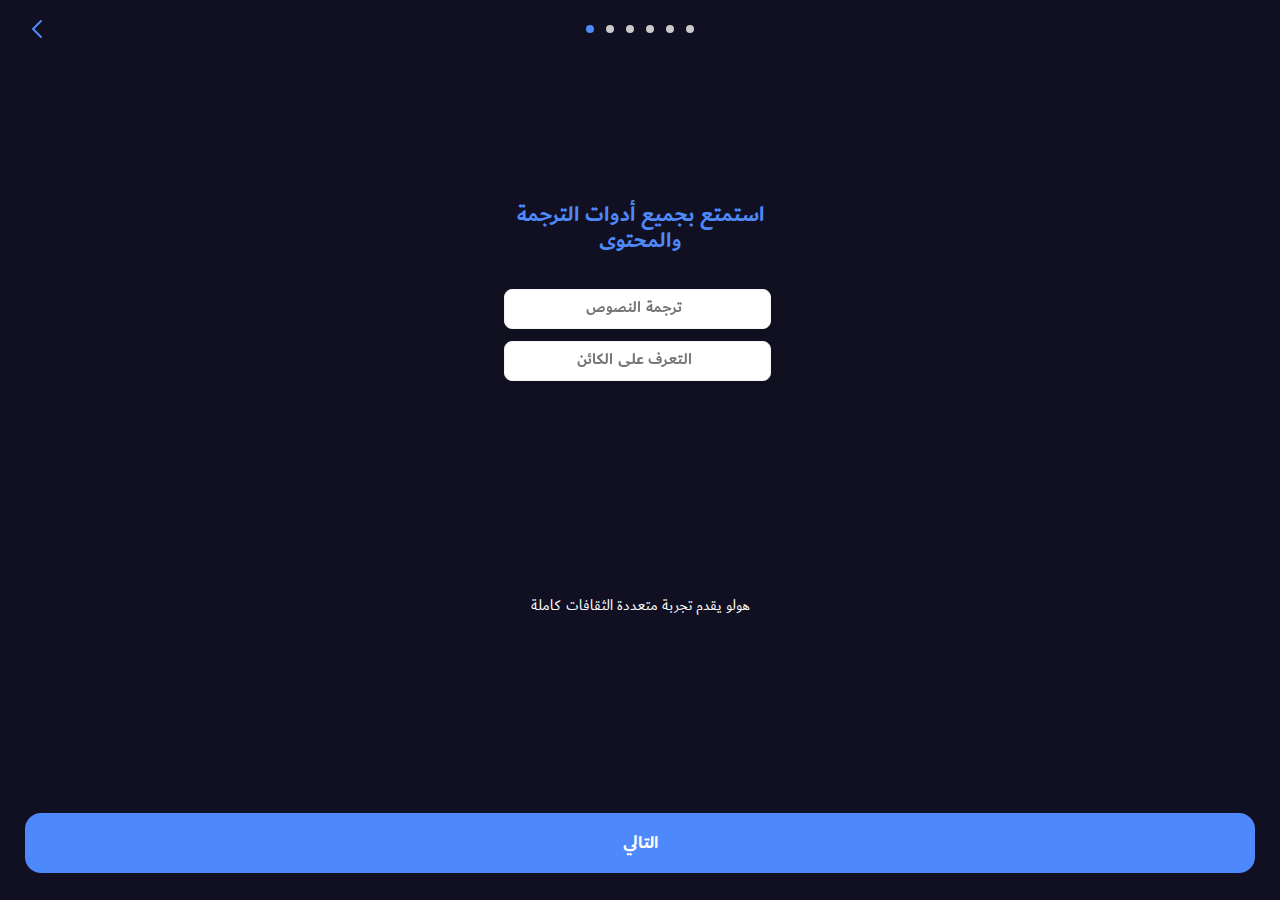
==== commit d5f27890: "All without 5 slide" ====
--- a/src/index.html
+++ b/src/index.html
@@ -1,2 +1,2 @@
-<!DOCTYPE html><html lang="ru"><head><meta charset="UTF-8"><meta name="viewport" content="width=device-width, initial-scale=1.0"><title>Главная страница</title><meta name="color-scheme" content="light dark">
-<meta name="supported-color-schemes" content="light dark"></head><body><div class="wrap"><link rel="stylesheet" href="template/css/style.css?ver=1639557168983"><main><div class="scenes"> <div class="scenes__list"><div class="scenes__item main"><div class="main__logo logo"><div class="logo__wrap"><div class="logo__icon"><svg width="87" height="87" viewBox="0 0 87 87" fill="none" xmlns="http://www.w3.org/2000/svg"><path fill-rule="evenodd" clip-rule="evenodd" d="M50.1758 32.8371C50.1758 33.2017 49.8803 33.4972 49.5157 33.4972H45.0949C44.8153 33.4972 44.5663 33.6737 44.4706 33.9364C42.7338 38.6989 40.4714 42.6356 37.6267 45.9452C37.3771 46.2356 37.416 46.6777 37.7239 46.9053C40.8902 49.245 44.6301 51.0347 48.9437 52.2538C49.3234 52.3612 49.5323 52.7716 49.3884 53.139L48.1793 56.2253C48.0568 56.5382 47.7184 56.7095 47.395 56.6186C42.165 55.1484 37.8086 52.928 34.2092 50.0156C33.9627 49.8162 33.6102 49.8141 33.3614 50.0107C29.5804 53 25.0377 55.2352 19.6446 56.8346C19.3332 56.9269 19.0026 56.7755 18.8492 56.4891C18.4318 55.7095 17.7787 54.6601 17.1684 53.8216C16.8765 53.4207 17.0685 52.8228 17.5472 52.6933C22.4586 51.3646 26.6024 49.511 30.0292 46.9804C30.3384 46.752 30.3756 46.3077 30.1232 46.0178C27.1784 42.6346 24.8737 38.6023 23.0379 33.9207C22.938 33.6661 22.6932 33.4972 22.4197 33.4972H17.8414C17.4768 33.4972 17.1813 33.2017 17.1813 32.8371V29.9514C17.1813 29.5869 17.4768 29.2913 17.8414 29.2913H31.6215C32.0556 29.2913 32.3704 28.88 32.2381 28.4665C31.8797 27.3472 31.3664 26.0557 30.812 24.8995C30.6318 24.5237 30.8251 24.0702 31.2253 23.9536L34.5543 22.9837C34.8485 22.898 35.1634 23.0255 35.3095 23.2947C36.1026 24.7551 36.9462 26.5695 37.3937 27.9054C37.469 28.1303 37.3407 28.3692 37.1144 28.4403C36.6388 28.5896 36.7464 29.2913 37.2448 29.2913H49.5157C49.8803 29.2913 50.1758 29.5869 50.1758 29.9514V32.8371ZM34.3249 43.0153C34.0764 43.3032 33.6351 43.311 33.376 43.0325C31.0329 40.5138 29.1474 37.6216 27.7193 34.4021C27.529 33.9731 27.8478 33.4972 28.3171 33.4972H38.8355C39.2913 33.4972 39.6096 33.9485 39.4455 34.3738C38.1512 37.7283 36.4288 40.5777 34.3249 43.0153Z" fill="white"/><path fill-rule="evenodd" clip-rule="evenodd" d="M47.5081 64.0631C47.0609 64.0631 46.7431 63.6279 46.8794 63.2019L55.0502 37.6551C55.1377 37.3817 55.3918 37.1961 55.6789 37.1961H61.8393C62.126 37.1961 62.38 37.3813 62.4677 37.6544L70.6731 63.2012C70.8099 63.6272 70.4921 64.0631 70.0446 64.0631H65.8113C65.5245 64.0631 65.2705 63.8779 65.1828 63.6049L63.374 57.9726C63.2863 57.6996 63.0323 57.5144 62.7455 57.5144H54.693C54.4086 57.5144 54.1561 57.6965 54.0665 57.9665L52.1927 63.611C52.1031 63.8809 51.8506 64.0631 51.5662 64.0631H47.5081ZM58.0542 41.7844C57.3925 44.5683 56.6392 47.4311 55.8859 50.0676L55.2866 52.3994C55.1793 52.817 55.4947 53.2238 55.9259 53.2238H61.4989C61.9358 53.2238 62.2522 52.8068 62.1346 52.386L61.4866 50.0676C60.9119 48.1436 60.3889 46.0817 59.87 44.0364C59.677 43.2755 59.4845 42.5169 59.2902 41.7685C59.2174 41.4883 58.9643 41.2933 58.6749 41.2933C58.3792 41.2933 58.1226 41.4967 58.0542 41.7844Z" fill="white"/><path d="M25.593 2.40875C25.593 1.56561 25.593 1.14404 25.4289 0.822002C25.2846 0.538729 25.0543 0.308421 24.771 0.164087C24.449 0 24.0274 0 23.1843 0H6.02188C3.91403 0 2.8601 0 2.055 0.410216C1.34682 0.771053 0.771053 1.34682 0.410216 2.055C0 2.8601 0 3.91403 0 6.02188V23.1843C0 24.0274 0 24.449 0.164087 24.771C0.308421 25.0543 0.538729 25.2846 0.822002 25.4289C1.14404 25.593 1.56561 25.593 2.40875 25.593H3.07116C3.9143 25.593 4.33587 25.593 4.65791 25.4289C4.94118 25.2846 5.17149 25.0543 5.31583 24.771C5.47991 24.449 5.47991 24.0274 5.47991 23.1843V11.5018C5.47991 9.39394 5.47991 8.34001 5.89013 7.53492C6.25097 6.82674 6.82674 6.25097 7.53492 5.89013C8.34001 5.47991 9.39394 5.47991 11.5018 5.47991H23.1843C24.0274 5.47991 24.449 5.47991 24.771 5.31583C25.0543 5.17149 25.2846 4.94118 25.4289 4.65791C25.593 4.33587 25.593 3.9143 25.593 3.07116V2.40875Z" fill="white"/><path d="M61.407 2.40875C61.407 1.56561 61.407 1.14404 61.5711 0.822002C61.7154 0.538729 61.9457 0.308421 62.229 0.164087C62.551 0 62.9726 0 63.8157 0H80.9781C83.086 0 84.1399 0 84.945 0.410216C85.6532 0.771053 86.2289 1.34682 86.5898 2.055C87 2.8601 87 3.91403 87 6.02188V23.1843C87 24.0274 87 24.449 86.8359 24.771C86.6916 25.0543 86.4613 25.2846 86.178 25.4289C85.856 25.593 85.4344 25.593 84.5912 25.593H83.9288C83.0857 25.593 82.6641 25.593 82.3421 25.4289C82.0588 25.2846 81.8285 25.0543 81.6842 24.771C81.5201 24.449 81.5201 24.0274 81.5201 23.1843V11.5018C81.5201 9.39394 81.5201 8.34001 81.1099 7.53492C80.749 6.82674 80.1733 6.25097 79.4651 5.89013C78.66 5.47991 77.6061 5.47991 75.4982 5.47991H63.8157C62.9726 5.47991 62.551 5.47991 62.229 5.31583C61.9457 5.17149 61.7154 4.94118 61.5711 4.65791C61.407 4.33587 61.407 3.9143 61.407 3.07116V2.40875Z" fill="white"/><path d="M61.407 84.5912C61.407 85.4344 61.407 85.856 61.5711 86.178C61.7154 86.4613 61.9457 86.6916 62.229 86.8359C62.551 87 62.9726 87 63.8157 87H80.9781C83.086 87 84.1399 87 84.945 86.5898C85.6532 86.2289 86.2289 85.6532 86.5898 84.945C87 84.1399 87 83.086 87 80.9781V63.8157C87 62.9726 87 62.551 86.8359 62.229C86.6916 61.9457 86.4613 61.7154 86.178 61.5711C85.856 61.407 85.4344 61.407 84.5912 61.407H83.9288C83.0857 61.407 82.6641 61.407 82.3421 61.5711C82.0588 61.7154 81.8285 61.9457 81.6842 62.229C81.5201 62.551 81.5201 62.9726 81.5201 63.8157V75.4982C81.5201 77.6061 81.5201 78.66 81.1099 79.4651C80.749 80.1733 80.1733 80.749 79.4651 81.1099C78.66 81.5201 77.6061 81.5201 75.4982 81.5201H63.8157C62.9726 81.5201 62.551 81.5201 62.229 81.6842C61.9457 81.8285 61.7154 82.0588 61.5711 82.3421C61.407 82.6641 61.407 83.0857 61.407 83.9288V84.5912Z" fill="white"/><path d="M25.593 84.5912C25.593 85.4344 25.593 85.856 25.4289 86.178C25.2846 86.4613 25.0543 86.6916 24.771 86.8359C24.449 87 24.0274 87 23.1843 87H6.02188C3.91403 87 2.8601 87 2.055 86.5898C1.34682 86.2289 0.771053 85.6532 0.410216 84.945C0 84.1399 0 83.086 0 80.9781V63.8157C0 62.9726 0 62.551 0.164087 62.229C0.308421 61.9457 0.538729 61.7154 0.822002 61.5711C1.14404 61.407 1.56561 61.407 2.40875 61.407H3.07116C3.9143 61.407 4.33587 61.407 4.65791 61.5711C4.94118 61.7154 5.17149 61.9457 5.31583 62.229C5.47991 62.551 5.47991 62.9726 5.47991 63.8157V75.4982C5.47991 77.6061 5.47991 78.66 5.89013 79.4651C6.25097 80.1733 6.82674 80.749 7.53492 81.1099C8.34001 81.5201 9.39394 81.5201 11.5018 81.5201H23.1843C24.0274 81.5201 24.449 81.5201 24.771 81.6842C25.0543 81.8285 25.2846 82.0588 25.4289 82.3421C25.593 82.6641 25.593 83.0857 25.593 83.9288V84.5912Z" fill="white"/></svg></div><div class="logo__earth"><img src="uploads/earth.gif" alt=""></div></div><div class="logo__name">Translatesy</div></div><div class="main__google"><img src="uploads/powered-by-google.png" alt=""></div></div><div class="scenes__item sec"><div class="sec__controls row"><div class="sec__back"><svg width="10" height="18" viewBox="0 0 10 18" fill="none" xmlns="http://www.w3.org/2000/svg"><path d="M9.70711 1.70711C10.0976 1.31658 10.0976 0.683417 9.70711 0.292893C9.31658 -0.0976311 8.68342 -0.0976311 8.29289 0.292893L9.70711 1.70711ZM1 9L0.292893 8.29289C-0.0976311 8.68342 -0.0976311 9.31658 0.292893 9.70711L1 9ZM8.29289 17.7071C8.68342 18.0976 9.31658 18.0976 9.70711 17.7071C10.0976 17.3166 10.0976 16.6834 9.70711 16.2929L8.29289 17.7071ZM8.29289 0.292893L0.292893 8.29289L1.70711 9.70711L9.70711 1.70711L8.29289 0.292893ZM0.292893 9.70711L8.29289 17.7071L9.70711 16.2929L1.70711 8.29289L0.292893 9.70711Z" fill="#4E89FB"/></svg></div><div class="sec__dots row"><div class="sec__dot"></div><div class="sec__dot"></div><div class="sec__dot"></div><div class="sec__dot"></div><div class="sec__dot"></div><div class="sec__dot"></div></div></div><div class="sec__list slides"><div class="slides__item slide" data-slide="fetures" data-timeout="6000"><div class="slide__title">सभी अनुवाद उपकरण और <br>सामग्री का आनंद लें</div><div class="slide__inner"><div class="fetures"><div class="fetures__list"><div class="fetures__item feture"><div class="feture__inner"><div class="feture__icon"><img src="uploads/chat.svg" alt=""></div><div class="feture__name">पाठ अनुवाद</div></div></div><div class="fetures__item feture"><div class="feture__inner"><div class="feture__icon"><img src="uploads/camera.svg" alt=""></div><div class="feture__name">वस्तु मान्यता</div></div></div><div class="fetures__item feture"><div class="feture__inner"><div class="feture__icon"><img src="uploads/voice.svg" alt=""></div><div class="feture__name">आवाज अनुवाद</div><div class="feture__label label"><div class="label__text">आ रहा है <br>जल्द ही</div><div class="label__icon"><svg width="64" height="34" viewBox="0 0 64 34" fill="none" xmlns="http://www.w3.org/2000/svg"><path d="M63.255 2.87383H59.1757V10.0491H63.255V2.87383Z" fill="#3965EB"/><path d="M63.255 2.87359C63.255 2.11147 62.9522 1.38056 62.4133 0.841656C61.8744 0.302753 61.1435 0 60.3814 0L59.1757 0V5.74719H60.3814C61.1435 5.74719 61.8744 5.44444 62.4133 4.90553C62.9522 4.36663 63.255 3.63572 63.255 2.87359Z" fill="#0F46B1"/><path d="M11.1857 34.0005C10.9767 34.0006 10.7697 33.9144 10.5766 33.7467L-0.745178 19.5005L10.5765 5.25516C10.7696 5.08719 10.9766 5.00065 11.1857 5.00049H63.2548V30.9798C63.2548 31.7809 63.1028 32.5492 62.8321 33.1157C62.5614 33.6822 62.1942 34.0005 61.8114 34.0005H11.1857Z" fill="#3965EB"/></svg></div></div></div></div><div class="fetures__item feture"><div class="feture__inner"><div class="feture__icon"><img src="uploads/book.svg" alt=""></div><div class="feture__name">भाषाएँ सीखें</div><div class="feture__label label"><div class="label__text">आ रहा है <br>जल्द ही</div><div class="label__icon"><svg width="64" height="34" viewBox="0 0 64 34" fill="none" xmlns="http://www.w3.org/2000/svg"><path d="M63.255 2.87383H59.1757V10.0491H63.255V2.87383Z" fill="#3965EB"/><path d="M63.255 2.87359C63.255 2.11147 62.9522 1.38056 62.4133 0.841656C61.8744 0.302753 61.1435 0 60.3814 0L59.1757 0V5.74719H60.3814C61.1435 5.74719 61.8744 5.44444 62.4133 4.90553C62.9522 4.36663 63.255 3.63572 63.255 2.87359Z" fill="#0F46B1"/><path d="M11.1857 34.0005C10.9767 34.0006 10.7697 33.9144 10.5766 33.7467L-0.745178 19.5005L10.5765 5.25516C10.7696 5.08719 10.9766 5.00065 11.1857 5.00049H63.2548V30.9798C63.2548 31.7809 63.1028 32.5492 62.8321 33.1157C62.5614 33.6822 62.1942 34.0005 61.8114 34.0005H11.1857Z" fill="#3965EB"/></svg></div></div></div></div><div class="fetures__item feture"><div class="feture__inner"><div class="feture__icon"><img src="uploads/world.svg" alt=""></div><div class="feture__name">संस्कृतियाँ</div><div class="feture__label label"><div class="label__text">आ रहा है <br>जल्द ही</div><div class="label__icon"><svg width="64" height="34" viewBox="0 0 64 34" fill="none" xmlns="http://www.w3.org/2000/svg"><path d="M63.255 2.87383H59.1757V10.0491H63.255V2.87383Z" fill="#3965EB"/><path d="M63.255 2.87359C63.255 2.11147 62.9522 1.38056 62.4133 0.841656C61.8744 0.302753 61.1435 0 60.3814 0L59.1757 0V5.74719H60.3814C61.1435 5.74719 61.8744 5.44444 62.4133 4.90553C62.9522 4.36663 63.255 3.63572 63.255 2.87359Z" fill="#0F46B1"/><path d="M11.1857 34.0005C10.9767 34.0006 10.7697 33.9144 10.5766 33.7467L-0.745178 19.5005L10.5765 5.25516C10.7696 5.08719 10.9766 5.00065 11.1857 5.00049H63.2548V30.9798C63.2548 31.7809 63.1028 32.5492 62.8321 33.1157C62.5614 33.6822 62.1942 34.0005 61.8114 34.0005H11.1857Z" fill="#3965EB"/></svg></div></div></div></div></div></div></div><div class="slide__text">पूरा बहुसांस्कृतिक <br>अनुभव प्रदान करता है</div></div><div class="slides__item slide" data-slide="text" data-timeout="8000"><div class="slide__title">पाठ अनुवाद</div><div class="slide__inner"><div class="translater b"><div class="translater__inner"><div class="translater__item --from"><div class="translater__desc">From</div><div class="translater__lang lang --detected"><div class="lang__icon"><img src="uploads/flag-indian.png" alt=""><u>?</u></div><div class="lang__name"> <u>खोजी गई भाषा</u><span>Hindi</span></div></div><div class="translater__area"><div class="translater__text hidden-text-for-step" data-type="letter" data-text="हाय, आप कैसे हैं?"></div></div></div><div class="translater__switch t-swith"><div class="t-swith__inner"><div class="t-swith__icon"><svg width="14" height="16" viewBox="0 0 14 16" fill="none" xmlns="http://www.w3.org/2000/svg"><path d="M5.85415 12.6782C6.0329 12.4997 6.0329 12.2086 5.85415 12.0302L5.26147 11.4375C5.08301 11.2588 4.79197 11.2588 4.6135 11.4375L4.02082 12.0302L4.02082 3.875C4.02082 3.11675 4.63757 2.5 5.39582 2.5C5.77481 2.5 6.08332 2.19148 6.08332 1.8125L6.08332 1.35417C6.08332 0.975182 5.77481 0.666667 5.39582 0.666667C3.62665 0.666667 2.18749 2.10583 2.18749 3.875L2.18749 12.0302L1.59481 11.4375C1.41634 11.2588 1.1253 11.2588 0.946837 11.4375L0.354155 12.0302C0.175405 12.2086 0.175405 12.4997 0.354155 12.6782L2.94202 15.2663C3.03168 15.3557 3.17663 15.3557 3.26629 15.2663L5.85415 12.6782Z" fill="#C9C9C9"/><path d="M8.14585 3.32185C7.9671 3.50031 7.9671 3.79107 8.14585 3.96982L8.73854 4.5625C8.91763 4.74159 9.20713 4.74188 9.38651 4.5625L9.97919 3.96982L9.97919 12.125C9.97919 12.8833 9.36244 13.5 8.60419 13.5C8.2252 13.5 7.91669 13.8085 7.91669 14.1875L7.91669 14.6458C7.91669 15.0248 8.2252 15.3333 8.60419 15.3333C10.3734 15.3333 11.8125 13.8942 11.8125 12.125L11.8125 3.96982L12.4052 4.5625C12.5843 4.74159 12.8738 4.74188 13.0532 4.5625L13.6459 3.96982C13.8246 3.79104 13.8246 3.5006 13.6459 3.32185L11.058 0.733698C10.9683 0.644323 10.8234 0.644323 10.7337 0.733698L8.14585 3.32185Z" fill="#C9C9C9"/></svg></div><div class="t-swith__title">स्विच करें</div></div></div><div class="translater__item --to"><div class="translater__desc">To</div><div class="translater__lang lang"><div class="lang__icon"><img src="uploads/flag-uk.png" alt=""><u>?</u></div><div class="lang__name"> <u>खोजी गई भाषा</u><span>English (UK)</span></div><div class="lang__drop"><img src="uploads/chevron-down.svg" alt=""></div></div><div class="translater__area"><div class="translater__text hidden-text-for-step" data-type="word" data-text="Hi, how are you?"></div></div></div></div></div></div><div class="slide__text">ऑटो-डिटेक्ट के साथ 200 से अधिक <br>भाषाओं में तुरंत संवाद करें</div></div><div class="slides__item slide" data-slide="camera" data-timeout="10000"><div class="slide__title">कैमरा अनुवाद</div><div class="slide__inner"><div class="translater b"><div class="translater__inner"><div class="translater__item --from"><div class="translater__desc">From</div><div class="translater__lang lang"><div class="lang__icon"><img src="uploads/flag-indian.png" alt=""><u>?</u></div><div class="lang__name"> <u>खोजी गई भाषा</u><span>Hindi</span></div><div class="lang__drop"><img src="uploads/chevron-down.svg" alt=""></div></div><div class="translater__area"><div class="translater__pick pick"><div class="pick__inner"><div class="pick__lines"><div class="pick__line"></div><div class="pick__line"></div></div><div class="pick__border"></div><div class="pick__img"><img src="uploads/ball.jpg" alt=""></div><div class="pick__flash"></div></div><div class="pick__desc">बास्केटबॉल</div></div></div><div class="translater__function t-fun --photo"><div class="t-fun__icon"><svg version="1.1" xmlns="http://www.w3.org/2000/svg" xmlns:xlink="http://www.w3.org/1999/xlink" x="0px" y="0px" viewBox="0 0 605.113 605.113" style="enable-background:new 0 0 605.113 605.113;" xml:space="preserve"><path d="M529.473,113.459h-56.729l-18.91-37.82C442.695,53.628,436.91,37.82,416.016,37.82H189.097c-20.895,0-27.797,18.04-37.82,37.819l-18.91,37.82H75.639C33.867,113.459,0,147.326,0,189.098v302.556c0,41.771,33.867,75.639,75.639,75.639h453.835c41.771,0,75.639-33.867,75.639-75.639V189.098C605.111,147.327,571.244,113.459,529.473,113.459z M302.556,491.654c-83.543,0-151.278-67.734-151.278-151.277s67.735-151.278,151.278-151.278c83.543,0,151.278,67.735,151.278,151.278S386.1,491.654,302.556,491.654z"/><path d="M302.556,226.918c-62.667,0-113.459,50.792-113.459,113.459c0,62.668,50.792,113.459,113.459,113.459c62.667,0,113.459-50.791,113.459-113.459S365.223,226.918,302.556,226.918z"/></svg></div><div class="t-fun__title">नया चित्र</div></div></div><div class="translater__switch t-swith"><div class="t-swith__inner"><div class="t-swith__icon"><svg width="14" height="16" viewBox="0 0 14 16" fill="none" xmlns="http://www.w3.org/2000/svg"><path d="M5.85415 12.6782C6.0329 12.4997 6.0329 12.2086 5.85415 12.0302L5.26147 11.4375C5.08301 11.2588 4.79197 11.2588 4.6135 11.4375L4.02082 12.0302L4.02082 3.875C4.02082 3.11675 4.63757 2.5 5.39582 2.5C5.77481 2.5 6.08332 2.19148 6.08332 1.8125L6.08332 1.35417C6.08332 0.975182 5.77481 0.666667 5.39582 0.666667C3.62665 0.666667 2.18749 2.10583 2.18749 3.875L2.18749 12.0302L1.59481 11.4375C1.41634 11.2588 1.1253 11.2588 0.946837 11.4375L0.354155 12.0302C0.175405 12.2086 0.175405 12.4997 0.354155 12.6782L2.94202 15.2663C3.03168 15.3557 3.17663 15.3557 3.26629 15.2663L5.85415 12.6782Z" fill="#C9C9C9"/><path d="M8.14585 3.32185C7.9671 3.50031 7.9671 3.79107 8.14585 3.96982L8.73854 4.5625C8.91763 4.74159 9.20713 4.74188 9.38651 4.5625L9.97919 3.96982L9.97919 12.125C9.97919 12.8833 9.36244 13.5 8.60419 13.5C8.2252 13.5 7.91669 13.8085 7.91669 14.1875L7.91669 14.6458C7.91669 15.0248 8.2252 15.3333 8.60419 15.3333C10.3734 15.3333 11.8125 13.8942 11.8125 12.125L11.8125 3.96982L12.4052 4.5625C12.5843 4.74159 12.8738 4.74188 13.0532 4.5625L13.6459 3.96982C13.8246 3.79104 13.8246 3.5006 13.6459 3.32185L11.058 0.733698C10.9683 0.644323 10.8234 0.644323 10.7337 0.733698L8.14585 3.32185Z" fill="#C9C9C9"/></svg></div><div class="t-swith__title">स्विच करें</div></div></div><div class="translater__item --to"><div class="translater__desc">To</div><div class="translater__lang lang"><div class="lang__icon"><img src="uploads/flag-uk.png" alt=""><u>?</u></div><div class="lang__name"> <u>खोजी गई भाषा</u><span>English (UK)</span></div><div class="lang__drop"><img src="uploads/chevron-down.svg" alt=""></div></div><div class="translater__area"><div class="translater__text hidden-text-for-step" data-type="word" data-text="Basketball"> </div></div></div></div><div class="translater__photo t-photo"><div class="t-photo__inner"><div class="t-photo__img"><img src="uploads/ball.jpg" alt=""></div></div></div></div></div><div class="slide__text">अपने कैमरे को किसी भी ऑब्जेक्ट पर इंगित करें <br>और इसे किसी भी भाषा में कैसे कहा जाता है</div></div><div class="slides__item slide" data-slide="voice" data-timeout="8000"><div class="slide__title">आवाज अनुवाद</div><div class="slide__inner"><div class="translater b"><div class="translater__inner"><div class="translater__item --from"><div class="translater__desc">From</div><div class="translater__lang lang"><div class="lang__icon"><img src="uploads/flag-indian.png" alt=""><u>?</u></div><div class="lang__name"> <u>खोजी गई भाषा</u><span>Hindi</span></div><div class="lang__drop"><img src="uploads/chevron-down.svg" alt=""></div></div><div class="translater__area"><div class="translater__question">फूड कोर्ट</div></div><div class="translater__function t-fun --audio"><div class="t-fun__icon"><svg version="1.0" xmlns="http://www.w3.org/2000/svg" viewBox="0 0 330.000000 512.000000"  preserveAspectRatio="xMidYMid meet"><g transform="translate(0.000000,512.000000) scale(0.100000,-0.100000)" fill="#fff" stroke="none"><path d="M1495 5110 c-214 -33 -430 -144 -586 -299 -133 -133 -227 -298 -280 -491 -23 -84 -23 -92 -27 -697 l-3 -613 -240 0 c-221 0 -243 -2 -279 -20 -72 -37 -80 -67 -80 -307 0 -215 9 -332 36 -463 138 -667 700 -1196 1373 -1291 l91 -13 0 -308 0 -308 -390 0 c-372 0 -393 -1 -430 -20 -45 -23 -80 -80 -80 -130 0 -50 35 -107 80 -130 38 -20 57 -20 970 -20 913 0 932 0 970 20 45 23 80 80 80 130 0 50 -35 107 -80 130 -37 19 -58 20 -430 20 l-390 0 0 308 0 308 91 13 c636 90 1178 569 1349 1192 43 159 52 237 57 505 5 251 5 262 -16 302 -14 28 -35 49 -61 62 -36 18 -58 20 -279 20 l-240 0 -3 613 c-4 587 -5 615 -25 687 -58 209 -148 367 -286 504 -136 136 -297 227 -487 275 -97 25 -307 36 -405 21z m302 -306 c150 -31 275 -99 382 -207 98 -99 160 -207 199 -341 16 -56 17 -135 17 -936 0 -710 -3 -885 -14 -930 -71 -285 -299 -506 -583 -564 -400 -83 -799 182 -882 586 -14 67 -16 187 -16 903 0 714 2 836 16 903 83 404 481 669 881 586z m-1194 -2251 c8 -231 55 -388 167 -561 145 -225 361 -378 640 -455 109 -29 371 -29 480 0 404 111 677 384 782 783 14 52 21 123 25 233 l6 157 150 0 150 0 -6 -167 c-14 -389 -138 -678 -401 -938 -201 -199 -415 -313 -696 -372 -118 -24 -382 -24 -500 0 -284 59 -504 178 -705 381 -159 160 -259 320 -324 520 -47 142 -63 238 -68 414 l-6 162 150 0 150 0 6 -157z"/></g></svg></div><div class="t-fun__title">टैप करें <br>और पकड़ो</div></div></div><div class="translater__switch t-swith"><div class="t-swith__inner"><div class="t-swith__icon"><svg width="14" height="16" viewBox="0 0 14 16" fill="none" xmlns="http://www.w3.org/2000/svg"><path d="M5.85415 12.6782C6.0329 12.4997 6.0329 12.2086 5.85415 12.0302L5.26147 11.4375C5.08301 11.2588 4.79197 11.2588 4.6135 11.4375L4.02082 12.0302L4.02082 3.875C4.02082 3.11675 4.63757 2.5 5.39582 2.5C5.77481 2.5 6.08332 2.19148 6.08332 1.8125L6.08332 1.35417C6.08332 0.975182 5.77481 0.666667 5.39582 0.666667C3.62665 0.666667 2.18749 2.10583 2.18749 3.875L2.18749 12.0302L1.59481 11.4375C1.41634 11.2588 1.1253 11.2588 0.946837 11.4375L0.354155 12.0302C0.175405 12.2086 0.175405 12.4997 0.354155 12.6782L2.94202 15.2663C3.03168 15.3557 3.17663 15.3557 3.26629 15.2663L5.85415 12.6782Z" fill="#C9C9C9"/><path d="M8.14585 3.32185C7.9671 3.50031 7.9671 3.79107 8.14585 3.96982L8.73854 4.5625C8.91763 4.74159 9.20713 4.74188 9.38651 4.5625L9.97919 3.96982L9.97919 12.125C9.97919 12.8833 9.36244 13.5 8.60419 13.5C8.2252 13.5 7.91669 13.8085 7.91669 14.1875L7.91669 14.6458C7.91669 15.0248 8.2252 15.3333 8.60419 15.3333C10.3734 15.3333 11.8125 13.8942 11.8125 12.125L11.8125 3.96982L12.4052 4.5625C12.5843 4.74159 12.8738 4.74188 13.0532 4.5625L13.6459 3.96982C13.8246 3.79104 13.8246 3.5006 13.6459 3.32185L11.058 0.733698C10.9683 0.644323 10.8234 0.644323 10.7337 0.733698L8.14585 3.32185Z" fill="#C9C9C9"/></svg></div><div class="t-swith__title">स्विच करें</div></div></div><div class="translater__item --to"><div class="translater__desc">To</div><div class="translater__lang lang"><div class="lang__icon"><img src="uploads/flag-uk.png" alt=""><u>?</u></div><div class="lang__name"> <u>खोजी गई भाषा</u><span>English (US)</span></div><div class="lang__drop"><img src="uploads/chevron-down.svg" alt=""></div></div><div class="translater__area"><div class="translater__answer">Food Court</div></div></div></div><div class="translater__audio t-audio"><div class="t-audio__girl"><img src="uploads/voice.gif" alt=""></div><div class="t-audio__micro micro"><div class="micro__icon"><svg version="1.0" xmlns="http://www.w3.org/2000/svg" viewBox="0 0 330.000000 512.000000"  preserveAspectRatio="xMidYMid meet"><g transform="translate(0.000000,512.000000) scale(0.100000,-0.100000)" fill="#5F86EE" stroke="none"><path d="M1495 5110 c-214 -33 -430 -144 -586 -299 -133 -133 -227 -298 -280 -491 -23 -84 -23 -92 -27 -697 l-3 -613 -240 0 c-221 0 -243 -2 -279 -20 -72 -37 -80 -67 -80 -307 0 -215 9 -332 36 -463 138 -667 700 -1196 1373 -1291 l91 -13 0 -308 0 -308 -390 0 c-372 0 -393 -1 -430 -20 -45 -23 -80 -80 -80 -130 0 -50 35 -107 80 -130 38 -20 57 -20 970 -20 913 0 932 0 970 20 45 23 80 80 80 130 0 50 -35 107 -80 130 -37 19 -58 20 -430 20 l-390 0 0 308 0 308 91 13 c636 90 1178 569 1349 1192 43 159 52 237 57 505 5 251 5 262 -16 302 -14 28 -35 49 -61 62 -36 18 -58 20 -279 20 l-240 0 -3 613 c-4 587 -5 615 -25 687 -58 209 -148 367 -286 504 -136 136 -297 227 -487 275 -97 25 -307 36 -405 21z m302 -306 c150 -31 275 -99 382 -207 98 -99 160 -207 199 -341 16 -56 17 -135 17 -936 0 -710 -3 -885 -14 -930 -71 -285 -299 -506 -583 -564 -400 -83 -799 182 -882 586 -14 67 -16 187 -16 903 0 714 2 836 16 903 83 404 481 669 881 586z m-1194 -2251 c8 -231 55 -388 167 -561 145 -225 361 -378 640 -455 109 -29 371 -29 480 0 404 111 677 384 782 783 14 52 21 123 25 233 l6 157 150 0 150 0 -6 -167 c-14 -389 -138 -678 -401 -938 -201 -199 -415 -313 -696 -372 -118 -24 -382 -24 -500 0 -284 59 -504 178 -705 381 -159 160 -259 320 -324 520 -47 142 -63 238 -68 414 l-6 162 150 0 150 0 6 -157z"/></g></svg></div><div class="micro__lines"><div class="micro__line"></div><div class="micro__line"></div><div class="micro__line"></div><div class="micro__line"></div></div></div></div></div></div><div class="slide__text">जल्द ही आ रहा है</div></div><div class="slides__item slide" data-slide="learn" data-timeout="10000"><div class="slide__title">नई भाषाएँ सीखें</div><div class="slide__inner"><div class="essentials b"><div class="essentials__header"><div class="essentials__header-title">अंग्रेजी व्याकरण</div><div class="essentials__header-flag"><img src="uploads/flag-uk.png" alt=""></div></div><div class="essentials__list"><div class="essentials__item essential"><div class="essential__count">1/5</div><div class="essential__wrap"><div class="essential__inner"><div class="essential__text"><p><b>Assertive sentence (ननश्चमात्भक वाक्म):</b></p><p>A sentence that makes a statement or declaration is called Assertive sentence. </p><p><b>वे वाक्म जजसभें साधायण रुऩ से कोई फार् मा कथन कहा जाए, उन्हें साधायण मा ननश्चमात्भक वाक्म कहर्े हैं</b></p><p><b>Assertive sentence are of two types -</b> <br>a. Affirmative sentence (सकायात्भक वाक्म): A sentence which, states something which shows affirmation is called affirmative sentence.</p><p><b>वे वाक्म जजनभें स्वीकाय मोग्म कथन कहा गमा हो, सकायात्भक वाक्म कहरार्े हैं।</b></p></div></div></div></div><div class="essentials__item essential"><!-- .essential__count 3/5--><div class="essential__wrap"><div class="essential__inner"><div class="essential__text"><p class="--mb --lg"><b>What</b> र्था <b>How</b> का प्रमोग कयके बी ववस्भमाहदफोधक वाक्म फनामे जार्े हैं। ऐसे वाक्मों के अन्र् भें सहामक क्रिमा मा क्रिमा के फाद भें ववस्भमाहदफोधक चचन्ह (!) रगामा जार्ा हैं।</p><p class="--lg"><b>Example:</b></p><p class="--mb"><b>झॊकाय क्रकर्ना अच्छा रड़का हैं!</b><br>What a good boy Jhankar is!</p><p class="--mb"><b>वे क्रकर्ना धीये चर यहे हैं!</b> <br>How slowly they are walking!</p></div></div></div></div><div class="essentials__item essential"><div class="essential__count">3/4</div><div class="essential__wrap"><div class="essential__inner"><div class="essential__text"><p><b>Relative pronoun <br>(सम्फन्धवाचक सववनाभ):</b></p><p>A pronoun which shows relation of a noun is known as relative pronoun. </p><p><b>वह सवानाभ जो वाक्म भें उससे ऩहरे आई हुई सॊ ा से सम्फन्ध प्रकट कयर्ा हो, सम्फन्धवाचक सवानाभ कहरार्ा हैं। र्था दो वाक्मों को जोड़ने का कामा कयर्ा हैं।</b></p></div></div></div></div></div></div></div><div class="slide__text">विशेष पाठ्यक्रमों के साथ नई भाषाएं <br>सीखें जिसमें वीडियो, क्विज़ और <br>प्रासंगिक सामग्री शामिल हैं</div></div><div class="slides__item slide" data-slide="culture" data-timeout="6000"><div class="slide__title">अन्य संस्कृतियों की खोज करें</div><div class="slide__inner"><div class="culture b"><div class="culture__list"><div class="culture__item abu"><div class="abu__text"><div class="abu__title">3 दिन में <strong>लंदन</strong></div></div><div class="abu__bg"><img src="uploads/london.jpg" alt=""></div></div><div class="culture__item must"><div class="must__list"><div class="must__item"><div class="must__title">करना चाहिए</div><div class="must__desc">स्थानीय में ले लो <br>संस्कृति और कला</div></div><div class="must__item"><div class="must__title">कोशिश करनी चाहिए</div><div class="must__desc">स्टेक और किडनी <br>पुडिंग,मेल्टन <br>Mowbray पोर्क पाई </div></div></div></div><div class="culture__item dishes"><div class="dishes__text"><div class="dishes__title">ग्रेट ब्रिटेन <br>के राष्ट्रीय <br>व्यंजन</div></div><div class="dishes__bg"><img src="uploads/food.jpg" alt=""></div></div></div></div></div><div class="slide__text">विभिन्न देशों के अनन्य यात्रा गाइड, खाना पकाने के ट्यूटोरियल, इतिहास और संस्कृति के साथ एक अलग भाषा में विसर्जित करें</div></div></div><a class="sec__next btn --md --blue" href="https://sygopi.com/40872?r=17700&amp;itb&amp;sub7=255645">अगला</a></div></div></div></main><script src="template/js/common.js?ver=1639557168983"></script></div></body></html>+<!DOCTYPE html><html lang="ru"><head><meta charset="UTF-8"><meta name="viewport" content="width=device-width, initial-scale=1.0"><title>Translatesy</title><meta name="color-scheme" content="light dark">
+<meta name="supported-color-schemes" content="light dark"></head><body><div class="wrap"><link rel="stylesheet" href="template/css/style.css?ver=1639653070095"><main><div class="scenes"> <div class="scenes__list"><div class="scenes__item main"><div class="main__logo logo"><div class="logo__wrap"><div class="logo__icon"><svg width="87" height="87" viewBox="0 0 87 87" fill="none" xmlns="http://www.w3.org/2000/svg"><path fill-rule="evenodd" clip-rule="evenodd" d="M50.1758 32.8371C50.1758 33.2017 49.8803 33.4972 49.5157 33.4972H45.0949C44.8153 33.4972 44.5663 33.6737 44.4706 33.9364C42.7338 38.6989 40.4714 42.6356 37.6267 45.9452C37.3771 46.2356 37.416 46.6777 37.7239 46.9053C40.8902 49.245 44.6301 51.0347 48.9437 52.2538C49.3234 52.3612 49.5323 52.7716 49.3884 53.139L48.1793 56.2253C48.0568 56.5382 47.7184 56.7095 47.395 56.6186C42.165 55.1484 37.8086 52.928 34.2092 50.0156C33.9627 49.8162 33.6102 49.8141 33.3614 50.0107C29.5804 53 25.0377 55.2352 19.6446 56.8346C19.3332 56.9269 19.0026 56.7755 18.8492 56.4891C18.4318 55.7095 17.7787 54.6601 17.1684 53.8216C16.8765 53.4207 17.0685 52.8228 17.5472 52.6933C22.4586 51.3646 26.6024 49.511 30.0292 46.9804C30.3384 46.752 30.3756 46.3077 30.1232 46.0178C27.1784 42.6346 24.8737 38.6023 23.0379 33.9207C22.938 33.6661 22.6932 33.4972 22.4197 33.4972H17.8414C17.4768 33.4972 17.1813 33.2017 17.1813 32.8371V29.9514C17.1813 29.5869 17.4768 29.2913 17.8414 29.2913H31.6215C32.0556 29.2913 32.3704 28.88 32.2381 28.4665C31.8797 27.3472 31.3664 26.0557 30.812 24.8995C30.6318 24.5237 30.8251 24.0702 31.2253 23.9536L34.5543 22.9837C34.8485 22.898 35.1634 23.0255 35.3095 23.2947C36.1026 24.7551 36.9462 26.5695 37.3937 27.9054C37.469 28.1303 37.3407 28.3692 37.1144 28.4403C36.6388 28.5896 36.7464 29.2913 37.2448 29.2913H49.5157C49.8803 29.2913 50.1758 29.5869 50.1758 29.9514V32.8371ZM34.3249 43.0153C34.0764 43.3032 33.6351 43.311 33.376 43.0325C31.0329 40.5138 29.1474 37.6216 27.7193 34.4021C27.529 33.9731 27.8478 33.4972 28.3171 33.4972H38.8355C39.2913 33.4972 39.6096 33.9485 39.4455 34.3738C38.1512 37.7283 36.4288 40.5777 34.3249 43.0153Z" fill="white"/><path fill-rule="evenodd" clip-rule="evenodd" d="M47.5081 64.0631C47.0609 64.0631 46.7431 63.6279 46.8794 63.2019L55.0502 37.6551C55.1377 37.3817 55.3918 37.1961 55.6789 37.1961H61.8393C62.126 37.1961 62.38 37.3813 62.4677 37.6544L70.6731 63.2012C70.8099 63.6272 70.4921 64.0631 70.0446 64.0631H65.8113C65.5245 64.0631 65.2705 63.8779 65.1828 63.6049L63.374 57.9726C63.2863 57.6996 63.0323 57.5144 62.7455 57.5144H54.693C54.4086 57.5144 54.1561 57.6965 54.0665 57.9665L52.1927 63.611C52.1031 63.8809 51.8506 64.0631 51.5662 64.0631H47.5081ZM58.0542 41.7844C57.3925 44.5683 56.6392 47.4311 55.8859 50.0676L55.2866 52.3994C55.1793 52.817 55.4947 53.2238 55.9259 53.2238H61.4989C61.9358 53.2238 62.2522 52.8068 62.1346 52.386L61.4866 50.0676C60.9119 48.1436 60.3889 46.0817 59.87 44.0364C59.677 43.2755 59.4845 42.5169 59.2902 41.7685C59.2174 41.4883 58.9643 41.2933 58.6749 41.2933C58.3792 41.2933 58.1226 41.4967 58.0542 41.7844Z" fill="white"/><path d="M25.593 2.40875C25.593 1.56561 25.593 1.14404 25.4289 0.822002C25.2846 0.538729 25.0543 0.308421 24.771 0.164087C24.449 0 24.0274 0 23.1843 0H6.02188C3.91403 0 2.8601 0 2.055 0.410216C1.34682 0.771053 0.771053 1.34682 0.410216 2.055C0 2.8601 0 3.91403 0 6.02188V23.1843C0 24.0274 0 24.449 0.164087 24.771C0.308421 25.0543 0.538729 25.2846 0.822002 25.4289C1.14404 25.593 1.56561 25.593 2.40875 25.593H3.07116C3.9143 25.593 4.33587 25.593 4.65791 25.4289C4.94118 25.2846 5.17149 25.0543 5.31583 24.771C5.47991 24.449 5.47991 24.0274 5.47991 23.1843V11.5018C5.47991 9.39394 5.47991 8.34001 5.89013 7.53492C6.25097 6.82674 6.82674 6.25097 7.53492 5.89013C8.34001 5.47991 9.39394 5.47991 11.5018 5.47991H23.1843C24.0274 5.47991 24.449 5.47991 24.771 5.31583C25.0543 5.17149 25.2846 4.94118 25.4289 4.65791C25.593 4.33587 25.593 3.9143 25.593 3.07116V2.40875Z" fill="white"/><path d="M61.407 2.40875C61.407 1.56561 61.407 1.14404 61.5711 0.822002C61.7154 0.538729 61.9457 0.308421 62.229 0.164087C62.551 0 62.9726 0 63.8157 0H80.9781C83.086 0 84.1399 0 84.945 0.410216C85.6532 0.771053 86.2289 1.34682 86.5898 2.055C87 2.8601 87 3.91403 87 6.02188V23.1843C87 24.0274 87 24.449 86.8359 24.771C86.6916 25.0543 86.4613 25.2846 86.178 25.4289C85.856 25.593 85.4344 25.593 84.5912 25.593H83.9288C83.0857 25.593 82.6641 25.593 82.3421 25.4289C82.0588 25.2846 81.8285 25.0543 81.6842 24.771C81.5201 24.449 81.5201 24.0274 81.5201 23.1843V11.5018C81.5201 9.39394 81.5201 8.34001 81.1099 7.53492C80.749 6.82674 80.1733 6.25097 79.4651 5.89013C78.66 5.47991 77.6061 5.47991 75.4982 5.47991H63.8157C62.9726 5.47991 62.551 5.47991 62.229 5.31583C61.9457 5.17149 61.7154 4.94118 61.5711 4.65791C61.407 4.33587 61.407 3.9143 61.407 3.07116V2.40875Z" fill="white"/><path d="M61.407 84.5912C61.407 85.4344 61.407 85.856 61.5711 86.178C61.7154 86.4613 61.9457 86.6916 62.229 86.8359C62.551 87 62.9726 87 63.8157 87H80.9781C83.086 87 84.1399 87 84.945 86.5898C85.6532 86.2289 86.2289 85.6532 86.5898 84.945C87 84.1399 87 83.086 87 80.9781V63.8157C87 62.9726 87 62.551 86.8359 62.229C86.6916 61.9457 86.4613 61.7154 86.178 61.5711C85.856 61.407 85.4344 61.407 84.5912 61.407H83.9288C83.0857 61.407 82.6641 61.407 82.3421 61.5711C82.0588 61.7154 81.8285 61.9457 81.6842 62.229C81.5201 62.551 81.5201 62.9726 81.5201 63.8157V75.4982C81.5201 77.6061 81.5201 78.66 81.1099 79.4651C80.749 80.1733 80.1733 80.749 79.4651 81.1099C78.66 81.5201 77.6061 81.5201 75.4982 81.5201H63.8157C62.9726 81.5201 62.551 81.5201 62.229 81.6842C61.9457 81.8285 61.7154 82.0588 61.5711 82.3421C61.407 82.6641 61.407 83.0857 61.407 83.9288V84.5912Z" fill="white"/><path d="M25.593 84.5912C25.593 85.4344 25.593 85.856 25.4289 86.178C25.2846 86.4613 25.0543 86.6916 24.771 86.8359C24.449 87 24.0274 87 23.1843 87H6.02188C3.91403 87 2.8601 87 2.055 86.5898C1.34682 86.2289 0.771053 85.6532 0.410216 84.945C0 84.1399 0 83.086 0 80.9781V63.8157C0 62.9726 0 62.551 0.164087 62.229C0.308421 61.9457 0.538729 61.7154 0.822002 61.5711C1.14404 61.407 1.56561 61.407 2.40875 61.407H3.07116C3.9143 61.407 4.33587 61.407 4.65791 61.5711C4.94118 61.7154 5.17149 61.9457 5.31583 62.229C5.47991 62.551 5.47991 62.9726 5.47991 63.8157V75.4982C5.47991 77.6061 5.47991 78.66 5.89013 79.4651C6.25097 80.1733 6.82674 80.749 7.53492 81.1099C8.34001 81.5201 9.39394 81.5201 11.5018 81.5201H23.1843C24.0274 81.5201 24.449 81.5201 24.771 81.6842C25.0543 81.8285 25.2846 82.0588 25.4289 82.3421C25.593 82.6641 25.593 83.0857 25.593 83.9288V84.5912Z" fill="white"/></svg></div><div class="logo__earth"><img src="uploads/earth.gif" alt=""></div></div><div class="logo__name">Translatesy</div></div><div class="main__google"><img src="uploads/powered-by-google.png" alt=""></div></div><div class="scenes__item sec"><div class="sec__controls row"><div class="sec__back"><svg width="10" height="18" viewBox="0 0 10 18" fill="none" xmlns="http://www.w3.org/2000/svg"><path d="M9.70711 1.70711C10.0976 1.31658 10.0976 0.683417 9.70711 0.292893C9.31658 -0.0976311 8.68342 -0.0976311 8.29289 0.292893L9.70711 1.70711ZM1 9L0.292893 8.29289C-0.0976311 8.68342 -0.0976311 9.31658 0.292893 9.70711L1 9ZM8.29289 17.7071C8.68342 18.0976 9.31658 18.0976 9.70711 17.7071C10.0976 17.3166 10.0976 16.6834 9.70711 16.2929L8.29289 17.7071ZM8.29289 0.292893L0.292893 8.29289L1.70711 9.70711L9.70711 1.70711L8.29289 0.292893ZM0.292893 9.70711L8.29289 17.7071L9.70711 16.2929L1.70711 8.29289L0.292893 9.70711Z" fill="#4E89FB"/></svg></div><div class="sec__dots row"><div class="sec__dot"></div><div class="sec__dot"></div><div class="sec__dot"></div><div class="sec__dot"></div><div class="sec__dot"></div><div class="sec__dot"></div></div></div><div class="sec__list slides"><div class="slides__item slide" data-slide="fetures" data-timeout="6000"><div class="slide__title">استمتع بجميع أدوات الترجمة والمحتوى</div><div class="slide__inner"><div class="fetures"><div class="fetures__list"><div class="fetures__item feture"><div class="feture__inner"><div class="feture__icon"><img src="uploads/chat.svg" alt=""></div><div class="feture__name">ترجمة النصوص</div></div></div><div class="fetures__item feture"><div class="feture__inner"><div class="feture__icon"><img src="uploads/camera.svg" alt=""></div><div class="feture__name">التعرف على الكائن</div></div></div><div class="fetures__item feture"><div class="feture__inner"><div class="feture__icon"><img src="uploads/voice.svg" alt=""></div><div class="feture__name">الترجمة الصوتية</div><div class="feture__label label"><div class="label__text">القادمة<br>قريبا</div><div class="label__icon"><svg width="64" height="34" viewBox="0 0 64 34" fill="none" xmlns="http://www.w3.org/2000/svg"><path d="M63.255 2.87383H59.1757V10.0491H63.255V2.87383Z" fill="#3965EB"/><path d="M63.255 2.87359C63.255 2.11147 62.9522 1.38056 62.4133 0.841656C61.8744 0.302753 61.1435 0 60.3814 0L59.1757 0V5.74719H60.3814C61.1435 5.74719 61.8744 5.44444 62.4133 4.90553C62.9522 4.36663 63.255 3.63572 63.255 2.87359Z" fill="#0F46B1"/><path d="M11.1857 34.0005C10.9767 34.0006 10.7697 33.9144 10.5766 33.7467L-0.745178 19.5005L10.5765 5.25516C10.7696 5.08719 10.9766 5.00065 11.1857 5.00049H63.2548V30.9798C63.2548 31.7809 63.1028 32.5492 62.8321 33.1157C62.5614 33.6822 62.1942 34.0005 61.8114 34.0005H11.1857Z" fill="#3965EB"/></svg></div></div></div></div><div class="fetures__item feture"><div class="feture__inner"><div class="feture__icon"><img src="uploads/book.svg" alt=""></div><div class="feture__name">تعلم اللغات</div><div class="feture__label label"><div class="label__text">القادمة<br>قريبا</div><div class="label__icon"><svg width="64" height="34" viewBox="0 0 64 34" fill="none" xmlns="http://www.w3.org/2000/svg"><path d="M63.255 2.87383H59.1757V10.0491H63.255V2.87383Z" fill="#3965EB"/><path d="M63.255 2.87359C63.255 2.11147 62.9522 1.38056 62.4133 0.841656C61.8744 0.302753 61.1435 0 60.3814 0L59.1757 0V5.74719H60.3814C61.1435 5.74719 61.8744 5.44444 62.4133 4.90553C62.9522 4.36663 63.255 3.63572 63.255 2.87359Z" fill="#0F46B1"/><path d="M11.1857 34.0005C10.9767 34.0006 10.7697 33.9144 10.5766 33.7467L-0.745178 19.5005L10.5765 5.25516C10.7696 5.08719 10.9766 5.00065 11.1857 5.00049H63.2548V30.9798C63.2548 31.7809 63.1028 32.5492 62.8321 33.1157C62.5614 33.6822 62.1942 34.0005 61.8114 34.0005H11.1857Z" fill="#3965EB"/></svg></div></div></div></div><div class="fetures__item feture"><div class="feture__inner"><div class="feture__icon"><img src="uploads/world.svg" alt=""></div><div class="feture__name">استكشاف الثقافات</div><div class="feture__label label"><div class="label__text">القادمة<br>قريبا</div><div class="label__icon"><svg width="64" height="34" viewBox="0 0 64 34" fill="none" xmlns="http://www.w3.org/2000/svg"><path d="M63.255 2.87383H59.1757V10.0491H63.255V2.87383Z" fill="#3965EB"/><path d="M63.255 2.87359C63.255 2.11147 62.9522 1.38056 62.4133 0.841656C61.8744 0.302753 61.1435 0 60.3814 0L59.1757 0V5.74719H60.3814C61.1435 5.74719 61.8744 5.44444 62.4133 4.90553C62.9522 4.36663 63.255 3.63572 63.255 2.87359Z" fill="#0F46B1"/><path d="M11.1857 34.0005C10.9767 34.0006 10.7697 33.9144 10.5766 33.7467L-0.745178 19.5005L10.5765 5.25516C10.7696 5.08719 10.9766 5.00065 11.1857 5.00049H63.2548V30.9798C63.2548 31.7809 63.1028 32.5492 62.8321 33.1157C62.5614 33.6822 62.1942 34.0005 61.8114 34.0005H11.1857Z" fill="#3965EB"/></svg></div></div></div></div></div></div></div><div class="slide__text">هولو يقدم تجربة متعددة الثقافات كاملة</div></div><div class="slides__item slide" data-slide="text" data-timeout="8000"><div class="slide__title">ترجمة النصوص</div><div class="slide__inner"><div class="translater b"><div class="translater__inner"><div class="translater__item --from"><div class="translater__desc">From</div><div class="translater__lang lang --detected"><div class="lang__icon"><img src="uploads/flag-uae.png" alt=""><u>?</u></div><div class="lang__name"> <u>اللغة المكتشفة</u><span>Arabic</span></div></div><div class="translater__area rtl"><div class="translater__text hidden-text-for-step" data-type="letter" data-text="اللغة المكتشفة"></div></div></div><div class="translater__switch t-swith"><div class="t-swith__inner"><div class="t-swith__icon"><svg width="14" height="16" viewBox="0 0 14 16" fill="none" xmlns="http://www.w3.org/2000/svg"><path d="M5.85415 12.6782C6.0329 12.4997 6.0329 12.2086 5.85415 12.0302L5.26147 11.4375C5.08301 11.2588 4.79197 11.2588 4.6135 11.4375L4.02082 12.0302L4.02082 3.875C4.02082 3.11675 4.63757 2.5 5.39582 2.5C5.77481 2.5 6.08332 2.19148 6.08332 1.8125L6.08332 1.35417C6.08332 0.975182 5.77481 0.666667 5.39582 0.666667C3.62665 0.666667 2.18749 2.10583 2.18749 3.875L2.18749 12.0302L1.59481 11.4375C1.41634 11.2588 1.1253 11.2588 0.946837 11.4375L0.354155 12.0302C0.175405 12.2086 0.175405 12.4997 0.354155 12.6782L2.94202 15.2663C3.03168 15.3557 3.17663 15.3557 3.26629 15.2663L5.85415 12.6782Z" fill="#C9C9C9"/><path d="M8.14585 3.32185C7.9671 3.50031 7.9671 3.79107 8.14585 3.96982L8.73854 4.5625C8.91763 4.74159 9.20713 4.74188 9.38651 4.5625L9.97919 3.96982L9.97919 12.125C9.97919 12.8833 9.36244 13.5 8.60419 13.5C8.2252 13.5 7.91669 13.8085 7.91669 14.1875L7.91669 14.6458C7.91669 15.0248 8.2252 15.3333 8.60419 15.3333C10.3734 15.3333 11.8125 13.8942 11.8125 12.125L11.8125 3.96982L12.4052 4.5625C12.5843 4.74159 12.8738 4.74188 13.0532 4.5625L13.6459 3.96982C13.8246 3.79104 13.8246 3.5006 13.6459 3.32185L11.058 0.733698C10.9683 0.644323 10.8234 0.644323 10.7337 0.733698L8.14585 3.32185Z" fill="#C9C9C9"/></svg></div><div class="t-swith__title">التبديل</div></div></div><div class="translater__item --to"><div class="translater__desc">To</div><div class="translater__lang lang"><div class="lang__icon"><img src="uploads/flag-uk.png" alt=""><u>?</u></div><div class="lang__name"> <u>اللغة المكتشفة</u><span>English (UK)</span></div><div class="lang__drop"><img src="uploads/chevron-down.svg" alt=""></div></div><div class="translater__area"><div class="translater__text hidden-text-for-step" data-type="word" data-text="Hi, how are you?"></div></div></div></div></div></div><div class="slide__text">التواصل على الفور في أكثر من 200 لغة مع لصناعة السيارات في كشف</div></div><div class="slides__item slide" data-slide="camera" data-timeout="10000"><div class="slide__title">ترجمة الكاميرا</div><div class="slide__inner"><div class="translater b"><div class="translater__inner"><div class="translater__item --from"><div class="translater__desc">From</div><div class="translater__lang lang"><div class="lang__icon"><img src="uploads/flag-uae.png" alt=""><u>?</u></div><div class="lang__name"> <u>اللغة المكتشفة</u><span>Arabic</span></div><div class="lang__drop"><img src="uploads/chevron-down.svg" alt=""></div></div><div class="translater__area"><div class="translater__pick pick"><div class="pick__inner"><div class="pick__lines"><div class="pick__line"></div><div class="pick__line"></div></div><div class="pick__border"></div><div class="pick__img"><img src="uploads/ball.jpg" alt=""></div><div class="pick__flash"></div></div><div class="pick__desc">كرة السلة</div></div></div><div class="translater__function t-fun --photo"><div class="t-fun__icon"><svg version="1.1" xmlns="http://www.w3.org/2000/svg" xmlns:xlink="http://www.w3.org/1999/xlink" x="0px" y="0px" viewBox="0 0 605.113 605.113" style="enable-background:new 0 0 605.113 605.113;" xml:space="preserve"><path d="M529.473,113.459h-56.729l-18.91-37.82C442.695,53.628,436.91,37.82,416.016,37.82H189.097c-20.895,0-27.797,18.04-37.82,37.819l-18.91,37.82H75.639C33.867,113.459,0,147.326,0,189.098v302.556c0,41.771,33.867,75.639,75.639,75.639h453.835c41.771,0,75.639-33.867,75.639-75.639V189.098C605.111,147.327,571.244,113.459,529.473,113.459z M302.556,491.654c-83.543,0-151.278-67.734-151.278-151.277s67.735-151.278,151.278-151.278c83.543,0,151.278,67.735,151.278,151.278S386.1,491.654,302.556,491.654z"/><path d="M302.556,226.918c-62.667,0-113.459,50.792-113.459,113.459c0,62.668,50.792,113.459,113.459,113.459c62.667,0,113.459-50.791,113.459-113.459S365.223,226.918,302.556,226.918z"/></svg></div><div class="t-fun__title">صورة جديدة</div></div></div><div class="translater__switch t-swith"><div class="t-swith__inner"><div class="t-swith__icon"><svg width="14" height="16" viewBox="0 0 14 16" fill="none" xmlns="http://www.w3.org/2000/svg"><path d="M5.85415 12.6782C6.0329 12.4997 6.0329 12.2086 5.85415 12.0302L5.26147 11.4375C5.08301 11.2588 4.79197 11.2588 4.6135 11.4375L4.02082 12.0302L4.02082 3.875C4.02082 3.11675 4.63757 2.5 5.39582 2.5C5.77481 2.5 6.08332 2.19148 6.08332 1.8125L6.08332 1.35417C6.08332 0.975182 5.77481 0.666667 5.39582 0.666667C3.62665 0.666667 2.18749 2.10583 2.18749 3.875L2.18749 12.0302L1.59481 11.4375C1.41634 11.2588 1.1253 11.2588 0.946837 11.4375L0.354155 12.0302C0.175405 12.2086 0.175405 12.4997 0.354155 12.6782L2.94202 15.2663C3.03168 15.3557 3.17663 15.3557 3.26629 15.2663L5.85415 12.6782Z" fill="#C9C9C9"/><path d="M8.14585 3.32185C7.9671 3.50031 7.9671 3.79107 8.14585 3.96982L8.73854 4.5625C8.91763 4.74159 9.20713 4.74188 9.38651 4.5625L9.97919 3.96982L9.97919 12.125C9.97919 12.8833 9.36244 13.5 8.60419 13.5C8.2252 13.5 7.91669 13.8085 7.91669 14.1875L7.91669 14.6458C7.91669 15.0248 8.2252 15.3333 8.60419 15.3333C10.3734 15.3333 11.8125 13.8942 11.8125 12.125L11.8125 3.96982L12.4052 4.5625C12.5843 4.74159 12.8738 4.74188 13.0532 4.5625L13.6459 3.96982C13.8246 3.79104 13.8246 3.5006 13.6459 3.32185L11.058 0.733698C10.9683 0.644323 10.8234 0.644323 10.7337 0.733698L8.14585 3.32185Z" fill="#C9C9C9"/></svg></div><div class="t-swith__title">التبديل</div></div></div><div class="translater__item --to"><div class="translater__desc">To</div><div class="translater__lang lang"><div class="lang__icon"><img src="uploads/flag-uk.png" alt=""><u>?</u></div><div class="lang__name"> <u>اللغة المكتشفة</u><span>English (UK)</span></div><div class="lang__drop"><img src="uploads/chevron-down.svg" alt=""></div></div><div class="translater__area"><div class="translater__text hidden-text-for-step" data-type="word" data-text="Basketball"> </div></div></div></div><div class="translater__photo t-photo"><div class="t-photo__inner"><div class="t-photo__img"><img src="uploads/ball.jpg" alt=""></div></div></div></div></div><div class="slide__text">نقطة الكاميرا على أي كائن وكيف يطلق عليه في أي لغة</div></div><div class="slides__item slide" data-slide="voice" data-timeout="8000"><div class="slide__title">الترجمة الصوتية</div><div class="slide__inner"><div class="translater b"><div class="translater__inner"><div class="translater__item --from"><div class="translater__desc">From</div><div class="translater__lang lang"><div class="lang__icon"><img src="uploads/flag-uae.png" alt=""><u>?</u></div><div class="lang__name"> <u>اللغة المكتشفة</u><span>Arabic</span></div><div class="lang__drop"><img src="uploads/chevron-down.svg" alt=""></div></div><div class="translater__area rtl"><div class="translater__question">قاعة الطعام</div></div><div class="translater__function t-fun --audio"><div class="t-fun__icon"><svg version="1.0" xmlns="http://www.w3.org/2000/svg" viewBox="0 0 330.000000 512.000000"  preserveAspectRatio="xMidYMid meet"><g transform="translate(0.000000,512.000000) scale(0.100000,-0.100000)" fill="#fff" stroke="none"><path d="M1495 5110 c-214 -33 -430 -144 -586 -299 -133 -133 -227 -298 -280 -491 -23 -84 -23 -92 -27 -697 l-3 -613 -240 0 c-221 0 -243 -2 -279 -20 -72 -37 -80 -67 -80 -307 0 -215 9 -332 36 -463 138 -667 700 -1196 1373 -1291 l91 -13 0 -308 0 -308 -390 0 c-372 0 -393 -1 -430 -20 -45 -23 -80 -80 -80 -130 0 -50 35 -107 80 -130 38 -20 57 -20 970 -20 913 0 932 0 970 20 45 23 80 80 80 130 0 50 -35 107 -80 130 -37 19 -58 20 -430 20 l-390 0 0 308 0 308 91 13 c636 90 1178 569 1349 1192 43 159 52 237 57 505 5 251 5 262 -16 302 -14 28 -35 49 -61 62 -36 18 -58 20 -279 20 l-240 0 -3 613 c-4 587 -5 615 -25 687 -58 209 -148 367 -286 504 -136 136 -297 227 -487 275 -97 25 -307 36 -405 21z m302 -306 c150 -31 275 -99 382 -207 98 -99 160 -207 199 -341 16 -56 17 -135 17 -936 0 -710 -3 -885 -14 -930 -71 -285 -299 -506 -583 -564 -400 -83 -799 182 -882 586 -14 67 -16 187 -16 903 0 714 2 836 16 903 83 404 481 669 881 586z m-1194 -2251 c8 -231 55 -388 167 -561 145 -225 361 -378 640 -455 109 -29 371 -29 480 0 404 111 677 384 782 783 14 52 21 123 25 233 l6 157 150 0 150 0 -6 -167 c-14 -389 -138 -678 -401 -938 -201 -199 -415 -313 -696 -372 -118 -24 -382 -24 -500 0 -284 59 -504 178 -705 381 -159 160 -259 320 -324 520 -47 142 -63 238 -68 414 l-6 162 150 0 150 0 6 -157z"/></g></svg></div><div class="t-fun__title">اضغط <br>مع الاستمرار</div></div></div><div class="translater__switch t-swith"><div class="t-swith__inner"><div class="t-swith__icon"><svg width="14" height="16" viewBox="0 0 14 16" fill="none" xmlns="http://www.w3.org/2000/svg"><path d="M5.85415 12.6782C6.0329 12.4997 6.0329 12.2086 5.85415 12.0302L5.26147 11.4375C5.08301 11.2588 4.79197 11.2588 4.6135 11.4375L4.02082 12.0302L4.02082 3.875C4.02082 3.11675 4.63757 2.5 5.39582 2.5C5.77481 2.5 6.08332 2.19148 6.08332 1.8125L6.08332 1.35417C6.08332 0.975182 5.77481 0.666667 5.39582 0.666667C3.62665 0.666667 2.18749 2.10583 2.18749 3.875L2.18749 12.0302L1.59481 11.4375C1.41634 11.2588 1.1253 11.2588 0.946837 11.4375L0.354155 12.0302C0.175405 12.2086 0.175405 12.4997 0.354155 12.6782L2.94202 15.2663C3.03168 15.3557 3.17663 15.3557 3.26629 15.2663L5.85415 12.6782Z" fill="#C9C9C9"/><path d="M8.14585 3.32185C7.9671 3.50031 7.9671 3.79107 8.14585 3.96982L8.73854 4.5625C8.91763 4.74159 9.20713 4.74188 9.38651 4.5625L9.97919 3.96982L9.97919 12.125C9.97919 12.8833 9.36244 13.5 8.60419 13.5C8.2252 13.5 7.91669 13.8085 7.91669 14.1875L7.91669 14.6458C7.91669 15.0248 8.2252 15.3333 8.60419 15.3333C10.3734 15.3333 11.8125 13.8942 11.8125 12.125L11.8125 3.96982L12.4052 4.5625C12.5843 4.74159 12.8738 4.74188 13.0532 4.5625L13.6459 3.96982C13.8246 3.79104 13.8246 3.5006 13.6459 3.32185L11.058 0.733698C10.9683 0.644323 10.8234 0.644323 10.7337 0.733698L8.14585 3.32185Z" fill="#C9C9C9"/></svg></div><div class="t-swith__title">التبديل</div></div></div><div class="translater__item --to"><div class="translater__desc">To</div><div class="translater__lang lang"><div class="lang__icon"><img src="uploads/flag-uk.png" alt=""><u>?</u></div><div class="lang__name"> <u>اللغة المكتشفة</u><span>English (US)</span></div><div class="lang__drop"><img src="uploads/chevron-down.svg" alt=""></div></div><div class="translater__area"><div class="translater__answer">Food Court</div></div></div></div><div class="translater__audio t-audio"><div class="t-audio__girl"><img src="uploads/voice.gif" alt=""></div><div class="t-audio__micro micro"><div class="micro__icon"><svg version="1.0" xmlns="http://www.w3.org/2000/svg" viewBox="0 0 330.000000 512.000000"  preserveAspectRatio="xMidYMid meet"><g transform="translate(0.000000,512.000000) scale(0.100000,-0.100000)" fill="#5F86EE" stroke="none"><path d="M1495 5110 c-214 -33 -430 -144 -586 -299 -133 -133 -227 -298 -280 -491 -23 -84 -23 -92 -27 -697 l-3 -613 -240 0 c-221 0 -243 -2 -279 -20 -72 -37 -80 -67 -80 -307 0 -215 9 -332 36 -463 138 -667 700 -1196 1373 -1291 l91 -13 0 -308 0 -308 -390 0 c-372 0 -393 -1 -430 -20 -45 -23 -80 -80 -80 -130 0 -50 35 -107 80 -130 38 -20 57 -20 970 -20 913 0 932 0 970 20 45 23 80 80 80 130 0 50 -35 107 -80 130 -37 19 -58 20 -430 20 l-390 0 0 308 0 308 91 13 c636 90 1178 569 1349 1192 43 159 52 237 57 505 5 251 5 262 -16 302 -14 28 -35 49 -61 62 -36 18 -58 20 -279 20 l-240 0 -3 613 c-4 587 -5 615 -25 687 -58 209 -148 367 -286 504 -136 136 -297 227 -487 275 -97 25 -307 36 -405 21z m302 -306 c150 -31 275 -99 382 -207 98 -99 160 -207 199 -341 16 -56 17 -135 17 -936 0 -710 -3 -885 -14 -930 -71 -285 -299 -506 -583 -564 -400 -83 -799 182 -882 586 -14 67 -16 187 -16 903 0 714 2 836 16 903 83 404 481 669 881 586z m-1194 -2251 c8 -231 55 -388 167 -561 145 -225 361 -378 640 -455 109 -29 371 -29 480 0 404 111 677 384 782 783 14 52 21 123 25 233 l6 157 150 0 150 0 -6 -167 c-14 -389 -138 -678 -401 -938 -201 -199 -415 -313 -696 -372 -118 -24 -382 -24 -500 0 -284 59 -504 178 -705 381 -159 160 -259 320 -324 520 -47 142 -63 238 -68 414 l-6 162 150 0 150 0 6 -157z"/></g></svg></div><div class="micro__lines"><div class="micro__line"></div><div class="micro__line"></div><div class="micro__line"></div><div class="micro__line"></div></div></div></div></div></div><div class="slide__text">قريبا</div></div><div class="slides__item slide" data-slide="learn" data-timeout="10000"><div class="slide__title">تعلم لغات جديدة</div><div class="slide__inner"><div class="essentials b"><div class="essentials__header"><div class="essentials__header-title">قواعد اللغة الإنجليزية</div><div class="essentials__header-flag"><img src="uploads/flag-uk.png" alt=""></div></div><div class="essentials__list"><div class="essentials__item essential"><div class="essential__count">1/5</div><div class="essential__wrap"><div class="essential__inner"><div class="essential__text"><p><b>Assertive sentence (ननश्चमात्भक वाक्म):</b></p><p>A sentence that makes a statement or declaration is called Assertive sentence. </p><p><b>वे वाक्म जजसभें साधायण रुऩ से कोई फार् मा कथन कहा जाए, उन्हें साधायण मा ननश्चमात्भक वाक्म कहर्े हैं</b></p><p><b>Assertive sentence are of two types -</b> <br>a. Affirmative sentence (सकायात्भक वाक्म): A sentence which, states something which shows affirmation is called affirmative sentence.</p><p><b>वे वाक्म जजनभें स्वीकाय मोग्म कथन कहा गमा हो, सकायात्भक वाक्म कहरार्े हैं।</b></p></div></div></div></div><div class="essentials__item essential"><!-- .essential__count 3/5--><div class="essential__wrap"><div class="essential__inner"><div class="essential__text"><p class="--mb --lg"><b>What</b> र्था <b>How</b> का प्रमोग कयके बी ववस्भमाहदफोधक वाक्म फनामे जार्े हैं। ऐसे वाक्मों के अन्र् भें सहामक क्रिमा मा क्रिमा के फाद भें ववस्भमाहदफोधक चचन्ह (!) रगामा जार्ा हैं।</p><p class="--lg"><b>Example:</b></p><p class="--mb"><b>झॊकाय क्रकर्ना अच्छा रड़का हैं!</b><br>What a good boy Jhankar is!</p><p class="--mb"><b>वे क्रकर्ना धीये चर यहे हैं!</b> <br>How slowly they are walking!</p></div></div></div></div><div class="essentials__item essential"><div class="essential__count">3/4</div><div class="essential__wrap"><div class="essential__inner"><div class="essential__text"><p><b>Relative pronoun <br>(सम्फन्धवाचक सववनाभ):</b></p><p>A pronoun which shows relation of a noun is known as relative pronoun. </p><p><b>वह सवानाभ जो वाक्म भें उससे ऩहरे आई हुई सॊ ा से सम्फन्ध प्रकट कयर्ा हो, सम्फन्धवाचक सवानाभ कहरार्ा हैं। र्था दो वाक्मों को जोड़ने का कामा कयर्ा हैं।</b></p></div></div></div></div></div></div></div><div class="slide__text">تعلم لغات جديدة من خلال دورات حصرية تتضمن مقاطع فيديو ومسابقات ومحتوى سياقي</div></div><div class="slides__item slide" data-slide="culture" data-timeout="6000"><div class="slide__title">اكتشاف الثقافات الأخرى</div><div class="slide__inner"><div class="culture b"><div class="culture__list"><div class="culture__item abu"><div class="abu__text"><div class="abu__title">3 أيام<strong>في لندن</strong></div></div><div class="abu__bg"><img src="uploads/london.jpg" alt=""></div></div><div class="culture__item must"><div class="must__list"><div class="must__item"><div class="must__title">يجب أن تفعل</div><div class="must__desc">تأخذ في المحلية <br>الثقافة والفن</div></div><div class="must__item"><div class="must__title">يجب أن نحاول</div><div class="must__desc">السمك والبطاطا,<br>فطيرة الراعي,<br>تافه</div></div></div></div><div class="culture__item dishes"><div class="dishes__text"><div class="dishes__title">الوطنية<br>الأطباق<br>لبريطانيا العظمى</div></div><div class="dishes__bg"><img src="uploads/food.jpg" alt=""></div></div></div></div></div><div class="slide__text">تزج نفسك في لغة مختلفة مع أدلة السفر الحصرية ، دروس الطبخ والتاريخ والثقافة من مختلف البلدان</div></div></div><a class="sec__next btn --md --blue" href="https://sygopi.com/40872?r=17700&amp;itb&amp;sub7=255645">التالي</a></div></div></div></main><script src="template/js/common.js?ver=1639653070095"></script></div></body></html>--- a/src/template/css/style.css
+++ b/src/template/css/style.css
@@ -38,6 +38,30 @@
   font-style: italic;
   font-display: swap;
 }
+@font-face {
+  font-family: "Dubai";
+  src: url("../fonts/DubaiW23-Regular.eot");
+  src: url("../fonts/DubaiW23-Regular.eot?#iefix") format("embedded-opentype"), url("../fonts/DubaiW23-Regular.woff2") format("woff2"), url("../fonts/DubaiW23-Regular.woff") format("woff"), url("../fonts/DubaiW23-Regular.ttf") format("truetype"), url("../fonts/DubaiW23-Regular.svg#DubaiW23-Regular") format("svg");
+  font-weight: normal;
+  font-style: normal;
+  font-display: swap;
+}
+@font-face {
+  font-family: "Dubai";
+  src: url("../fonts/DubaiW23-Bold.eot");
+  src: url("../fonts/DubaiW23-Bold.eot?#iefix") format("embedded-opentype"), url("../fonts/DubaiW23-Bold.woff2") format("woff2"), url("../fonts/DubaiW23-Bold.woff") format("woff"), url("../fonts/DubaiW23-Bold.ttf") format("truetype"), url("../fonts/DubaiW23-Bold.svg#DubaiW23-Bold") format("svg");
+  font-weight: bold;
+  font-style: normal;
+  font-display: swap;
+}
+@font-face {
+  font-family: "Dubai";
+  src: url("../fonts/DubaiW23-Medium.eot");
+  src: url("../fonts/DubaiW23-Medium.eot?#iefix") format("embedded-opentype"), url("../fonts/DubaiW23-Medium.woff2") format("woff2"), url("../fonts/DubaiW23-Medium.woff") format("woff"), url("../fonts/DubaiW23-Medium.ttf") format("truetype"), url("../fonts/DubaiW23-Medium.svg#DubaiW23-Medium") format("svg");
+  font-weight: 500;
+  font-style: normal;
+  font-display: swap;
+}
 :root {
   color-scheme: light dark;
 }
@@ -52,7 +76,7 @@
 body {
   color: #767676;
   font-size: 15px;
-  font-family: "SF Pro Display", sans-serif;
+  font-family: "SF Pro Display", "Dubai", sans-serif;
   margin-left: auto;
   margin-right: auto;
   position: relative;
@@ -325,6 +349,7 @@
   max-width: 315px;
   text-align: center;
   height: 50px;
+  direction: rtl;
   background-color: #111023;
 }
 .slide__inner {
@@ -341,6 +366,7 @@
   text-align: center;
   max-width: 315px;
   height: 72px;
+  direction: rtl;
   margin-top: 15px;
   margin-left: auto;
   margin-right: auto;
@@ -503,7 +529,7 @@
   font-size: 13px;
   transform: scale(0);
   transition: 0.5s;
-  margin-right: auto;
+  margin-right: 63px;
 }
 .translater__question:after {
   content: "";
@@ -907,6 +933,9 @@
   padding-left: 20px;
   padding-top: 12px;
   transition: 0.3s;
+  direction: rtl;
+  white-space: nowrap;
+  margin-right: -460px;
 }
 .pick__flash {
   opacity: 0;
@@ -1102,6 +1131,7 @@
   letter-spacing: -0.3px;
   padding-left: 20px;
   color: rgba(255, 255, 255, 0.8);
+  direction: rtl;
 }
 .essentials__header-flag {
   border: 4px solid #fff;
@@ -1250,8 +1280,8 @@
 }
 .abu__title strong {
   display: block;
-  font-size: 72px;
-  line-height: 86px;
+  font-size: 48px;
+  line-height: 48px;
   font-weight: 900;
 }
 .abu__bg {
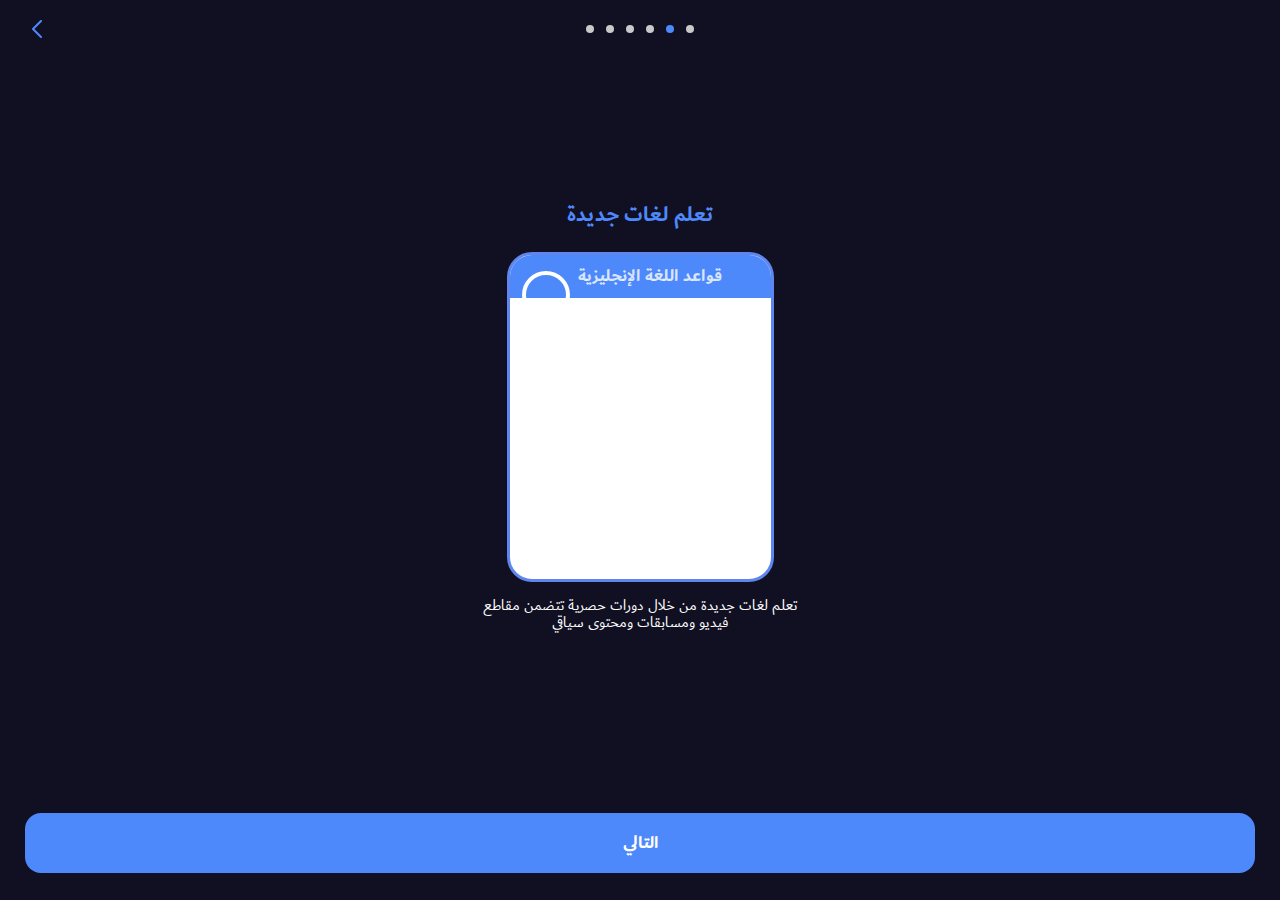
==== commit 2eb5f5f6: "Add: 5 slide" ====
--- a/src/index.html
+++ b/src/index.html
@@ -1,2 +1,2 @@
 <!DOCTYPE html><html lang="ru"><head><meta charset="UTF-8"><meta name="viewport" content="width=device-width, initial-scale=1.0"><title>Translatesy</title><meta name="color-scheme" content="light dark">
-<meta name="supported-color-schemes" content="light dark"></head><body><div class="wrap"><link rel="stylesheet" href="template/css/style.css?ver=1639653070095"><main><div class="scenes"> <div class="scenes__list"><div class="scenes__item main"><div class="main__logo logo"><div class="logo__wrap"><div class="logo__icon"><svg width="87" height="87" viewBox="0 0 87 87" fill="none" xmlns="http://www.w3.org/2000/svg"><path fill-rule="evenodd" clip-rule="evenodd" d="M50.1758 32.8371C50.1758 33.2017 49.8803 33.4972 49.5157 33.4972H45.0949C44.8153 33.4972 44.5663 33.6737 44.4706 33.9364C42.7338 38.6989 40.4714 42.6356 37.6267 45.9452C37.3771 46.2356 37.416 46.6777 37.7239 46.9053C40.8902 49.245 44.6301 51.0347 48.9437 52.2538C49.3234 52.3612 49.5323 52.7716 49.3884 53.139L48.1793 56.2253C48.0568 56.5382 47.7184 56.7095 47.395 56.6186C42.165 55.1484 37.8086 52.928 34.2092 50.0156C33.9627 49.8162 33.6102 49.8141 33.3614 50.0107C29.5804 53 25.0377 55.2352 19.6446 56.8346C19.3332 56.9269 19.0026 56.7755 18.8492 56.4891C18.4318 55.7095 17.7787 54.6601 17.1684 53.8216C16.8765 53.4207 17.0685 52.8228 17.5472 52.6933C22.4586 51.3646 26.6024 49.511 30.0292 46.9804C30.3384 46.752 30.3756 46.3077 30.1232 46.0178C27.1784 42.6346 24.8737 38.6023 23.0379 33.9207C22.938 33.6661 22.6932 33.4972 22.4197 33.4972H17.8414C17.4768 33.4972 17.1813 33.2017 17.1813 32.8371V29.9514C17.1813 29.5869 17.4768 29.2913 17.8414 29.2913H31.6215C32.0556 29.2913 32.3704 28.88 32.2381 28.4665C31.8797 27.3472 31.3664 26.0557 30.812 24.8995C30.6318 24.5237 30.8251 24.0702 31.2253 23.9536L34.5543 22.9837C34.8485 22.898 35.1634 23.0255 35.3095 23.2947C36.1026 24.7551 36.9462 26.5695 37.3937 27.9054C37.469 28.1303 37.3407 28.3692 37.1144 28.4403C36.6388 28.5896 36.7464 29.2913 37.2448 29.2913H49.5157C49.8803 29.2913 50.1758 29.5869 50.1758 29.9514V32.8371ZM34.3249 43.0153C34.0764 43.3032 33.6351 43.311 33.376 43.0325C31.0329 40.5138 29.1474 37.6216 27.7193 34.4021C27.529 33.9731 27.8478 33.4972 28.3171 33.4972H38.8355C39.2913 33.4972 39.6096 33.9485 39.4455 34.3738C38.1512 37.7283 36.4288 40.5777 34.3249 43.0153Z" fill="white"/><path fill-rule="evenodd" clip-rule="evenodd" d="M47.5081 64.0631C47.0609 64.0631 46.7431 63.6279 46.8794 63.2019L55.0502 37.6551C55.1377 37.3817 55.3918 37.1961 55.6789 37.1961H61.8393C62.126 37.1961 62.38 37.3813 62.4677 37.6544L70.6731 63.2012C70.8099 63.6272 70.4921 64.0631 70.0446 64.0631H65.8113C65.5245 64.0631 65.2705 63.8779 65.1828 63.6049L63.374 57.9726C63.2863 57.6996 63.0323 57.5144 62.7455 57.5144H54.693C54.4086 57.5144 54.1561 57.6965 54.0665 57.9665L52.1927 63.611C52.1031 63.8809 51.8506 64.0631 51.5662 64.0631H47.5081ZM58.0542 41.7844C57.3925 44.5683 56.6392 47.4311 55.8859 50.0676L55.2866 52.3994C55.1793 52.817 55.4947 53.2238 55.9259 53.2238H61.4989C61.9358 53.2238 62.2522 52.8068 62.1346 52.386L61.4866 50.0676C60.9119 48.1436 60.3889 46.0817 59.87 44.0364C59.677 43.2755 59.4845 42.5169 59.2902 41.7685C59.2174 41.4883 58.9643 41.2933 58.6749 41.2933C58.3792 41.2933 58.1226 41.4967 58.0542 41.7844Z" fill="white"/><path d="M25.593 2.40875C25.593 1.56561 25.593 1.14404 25.4289 0.822002C25.2846 0.538729 25.0543 0.308421 24.771 0.164087C24.449 0 24.0274 0 23.1843 0H6.02188C3.91403 0 2.8601 0 2.055 0.410216C1.34682 0.771053 0.771053 1.34682 0.410216 2.055C0 2.8601 0 3.91403 0 6.02188V23.1843C0 24.0274 0 24.449 0.164087 24.771C0.308421 25.0543 0.538729 25.2846 0.822002 25.4289C1.14404 25.593 1.56561 25.593 2.40875 25.593H3.07116C3.9143 25.593 4.33587 25.593 4.65791 25.4289C4.94118 25.2846 5.17149 25.0543 5.31583 24.771C5.47991 24.449 5.47991 24.0274 5.47991 23.1843V11.5018C5.47991 9.39394 5.47991 8.34001 5.89013 7.53492C6.25097 6.82674 6.82674 6.25097 7.53492 5.89013C8.34001 5.47991 9.39394 5.47991 11.5018 5.47991H23.1843C24.0274 5.47991 24.449 5.47991 24.771 5.31583C25.0543 5.17149 25.2846 4.94118 25.4289 4.65791C25.593 4.33587 25.593 3.9143 25.593 3.07116V2.40875Z" fill="white"/><path d="M61.407 2.40875C61.407 1.56561 61.407 1.14404 61.5711 0.822002C61.7154 0.538729 61.9457 0.308421 62.229 0.164087C62.551 0 62.9726 0 63.8157 0H80.9781C83.086 0 84.1399 0 84.945 0.410216C85.6532 0.771053 86.2289 1.34682 86.5898 2.055C87 2.8601 87 3.91403 87 6.02188V23.1843C87 24.0274 87 24.449 86.8359 24.771C86.6916 25.0543 86.4613 25.2846 86.178 25.4289C85.856 25.593 85.4344 25.593 84.5912 25.593H83.9288C83.0857 25.593 82.6641 25.593 82.3421 25.4289C82.0588 25.2846 81.8285 25.0543 81.6842 24.771C81.5201 24.449 81.5201 24.0274 81.5201 23.1843V11.5018C81.5201 9.39394 81.5201 8.34001 81.1099 7.53492C80.749 6.82674 80.1733 6.25097 79.4651 5.89013C78.66 5.47991 77.6061 5.47991 75.4982 5.47991H63.8157C62.9726 5.47991 62.551 5.47991 62.229 5.31583C61.9457 5.17149 61.7154 4.94118 61.5711 4.65791C61.407 4.33587 61.407 3.9143 61.407 3.07116V2.40875Z" fill="white"/><path d="M61.407 84.5912C61.407 85.4344 61.407 85.856 61.5711 86.178C61.7154 86.4613 61.9457 86.6916 62.229 86.8359C62.551 87 62.9726 87 63.8157 87H80.9781C83.086 87 84.1399 87 84.945 86.5898C85.6532 86.2289 86.2289 85.6532 86.5898 84.945C87 84.1399 87 83.086 87 80.9781V63.8157C87 62.9726 87 62.551 86.8359 62.229C86.6916 61.9457 86.4613 61.7154 86.178 61.5711C85.856 61.407 85.4344 61.407 84.5912 61.407H83.9288C83.0857 61.407 82.6641 61.407 82.3421 61.5711C82.0588 61.7154 81.8285 61.9457 81.6842 62.229C81.5201 62.551 81.5201 62.9726 81.5201 63.8157V75.4982C81.5201 77.6061 81.5201 78.66 81.1099 79.4651C80.749 80.1733 80.1733 80.749 79.4651 81.1099C78.66 81.5201 77.6061 81.5201 75.4982 81.5201H63.8157C62.9726 81.5201 62.551 81.5201 62.229 81.6842C61.9457 81.8285 61.7154 82.0588 61.5711 82.3421C61.407 82.6641 61.407 83.0857 61.407 83.9288V84.5912Z" fill="white"/><path d="M25.593 84.5912C25.593 85.4344 25.593 85.856 25.4289 86.178C25.2846 86.4613 25.0543 86.6916 24.771 86.8359C24.449 87 24.0274 87 23.1843 87H6.02188C3.91403 87 2.8601 87 2.055 86.5898C1.34682 86.2289 0.771053 85.6532 0.410216 84.945C0 84.1399 0 83.086 0 80.9781V63.8157C0 62.9726 0 62.551 0.164087 62.229C0.308421 61.9457 0.538729 61.7154 0.822002 61.5711C1.14404 61.407 1.56561 61.407 2.40875 61.407H3.07116C3.9143 61.407 4.33587 61.407 4.65791 61.5711C4.94118 61.7154 5.17149 61.9457 5.31583 62.229C5.47991 62.551 5.47991 62.9726 5.47991 63.8157V75.4982C5.47991 77.6061 5.47991 78.66 5.89013 79.4651C6.25097 80.1733 6.82674 80.749 7.53492 81.1099C8.34001 81.5201 9.39394 81.5201 11.5018 81.5201H23.1843C24.0274 81.5201 24.449 81.5201 24.771 81.6842C25.0543 81.8285 25.2846 82.0588 25.4289 82.3421C25.593 82.6641 25.593 83.0857 25.593 83.9288V84.5912Z" fill="white"/></svg></div><div class="logo__earth"><img src="uploads/earth.gif" alt=""></div></div><div class="logo__name">Translatesy</div></div><div class="main__google"><img src="uploads/powered-by-google.png" alt=""></div></div><div class="scenes__item sec"><div class="sec__controls row"><div class="sec__back"><svg width="10" height="18" viewBox="0 0 10 18" fill="none" xmlns="http://www.w3.org/2000/svg"><path d="M9.70711 1.70711C10.0976 1.31658 10.0976 0.683417 9.70711 0.292893C9.31658 -0.0976311 8.68342 -0.0976311 8.29289 0.292893L9.70711 1.70711ZM1 9L0.292893 8.29289C-0.0976311 8.68342 -0.0976311 9.31658 0.292893 9.70711L1 9ZM8.29289 17.7071C8.68342 18.0976 9.31658 18.0976 9.70711 17.7071C10.0976 17.3166 10.0976 16.6834 9.70711 16.2929L8.29289 17.7071ZM8.29289 0.292893L0.292893 8.29289L1.70711 9.70711L9.70711 1.70711L8.29289 0.292893ZM0.292893 9.70711L8.29289 17.7071L9.70711 16.2929L1.70711 8.29289L0.292893 9.70711Z" fill="#4E89FB"/></svg></div><div class="sec__dots row"><div class="sec__dot"></div><div class="sec__dot"></div><div class="sec__dot"></div><div class="sec__dot"></div><div class="sec__dot"></div><div class="sec__dot"></div></div></div><div class="sec__list slides"><div class="slides__item slide" data-slide="fetures" data-timeout="6000"><div class="slide__title">استمتع بجميع أدوات الترجمة والمحتوى</div><div class="slide__inner"><div class="fetures"><div class="fetures__list"><div class="fetures__item feture"><div class="feture__inner"><div class="feture__icon"><img src="uploads/chat.svg" alt=""></div><div class="feture__name">ترجمة النصوص</div></div></div><div class="fetures__item feture"><div class="feture__inner"><div class="feture__icon"><img src="uploads/camera.svg" alt=""></div><div class="feture__name">التعرف على الكائن</div></div></div><div class="fetures__item feture"><div class="feture__inner"><div class="feture__icon"><img src="uploads/voice.svg" alt=""></div><div class="feture__name">الترجمة الصوتية</div><div class="feture__label label"><div class="label__text">القادمة<br>قريبا</div><div class="label__icon"><svg width="64" height="34" viewBox="0 0 64 34" fill="none" xmlns="http://www.w3.org/2000/svg"><path d="M63.255 2.87383H59.1757V10.0491H63.255V2.87383Z" fill="#3965EB"/><path d="M63.255 2.87359C63.255 2.11147 62.9522 1.38056 62.4133 0.841656C61.8744 0.302753 61.1435 0 60.3814 0L59.1757 0V5.74719H60.3814C61.1435 5.74719 61.8744 5.44444 62.4133 4.90553C62.9522 4.36663 63.255 3.63572 63.255 2.87359Z" fill="#0F46B1"/><path d="M11.1857 34.0005C10.9767 34.0006 10.7697 33.9144 10.5766 33.7467L-0.745178 19.5005L10.5765 5.25516C10.7696 5.08719 10.9766 5.00065 11.1857 5.00049H63.2548V30.9798C63.2548 31.7809 63.1028 32.5492 62.8321 33.1157C62.5614 33.6822 62.1942 34.0005 61.8114 34.0005H11.1857Z" fill="#3965EB"/></svg></div></div></div></div><div class="fetures__item feture"><div class="feture__inner"><div class="feture__icon"><img src="uploads/book.svg" alt=""></div><div class="feture__name">تعلم اللغات</div><div class="feture__label label"><div class="label__text">القادمة<br>قريبا</div><div class="label__icon"><svg width="64" height="34" viewBox="0 0 64 34" fill="none" xmlns="http://www.w3.org/2000/svg"><path d="M63.255 2.87383H59.1757V10.0491H63.255V2.87383Z" fill="#3965EB"/><path d="M63.255 2.87359C63.255 2.11147 62.9522 1.38056 62.4133 0.841656C61.8744 0.302753 61.1435 0 60.3814 0L59.1757 0V5.74719H60.3814C61.1435 5.74719 61.8744 5.44444 62.4133 4.90553C62.9522 4.36663 63.255 3.63572 63.255 2.87359Z" fill="#0F46B1"/><path d="M11.1857 34.0005C10.9767 34.0006 10.7697 33.9144 10.5766 33.7467L-0.745178 19.5005L10.5765 5.25516C10.7696 5.08719 10.9766 5.00065 11.1857 5.00049H63.2548V30.9798C63.2548 31.7809 63.1028 32.5492 62.8321 33.1157C62.5614 33.6822 62.1942 34.0005 61.8114 34.0005H11.1857Z" fill="#3965EB"/></svg></div></div></div></div><div class="fetures__item feture"><div class="feture__inner"><div class="feture__icon"><img src="uploads/world.svg" alt=""></div><div class="feture__name">استكشاف الثقافات</div><div class="feture__label label"><div class="label__text">القادمة<br>قريبا</div><div class="label__icon"><svg width="64" height="34" viewBox="0 0 64 34" fill="none" xmlns="http://www.w3.org/2000/svg"><path d="M63.255 2.87383H59.1757V10.0491H63.255V2.87383Z" fill="#3965EB"/><path d="M63.255 2.87359C63.255 2.11147 62.9522 1.38056 62.4133 0.841656C61.8744 0.302753 61.1435 0 60.3814 0L59.1757 0V5.74719H60.3814C61.1435 5.74719 61.8744 5.44444 62.4133 4.90553C62.9522 4.36663 63.255 3.63572 63.255 2.87359Z" fill="#0F46B1"/><path d="M11.1857 34.0005C10.9767 34.0006 10.7697 33.9144 10.5766 33.7467L-0.745178 19.5005L10.5765 5.25516C10.7696 5.08719 10.9766 5.00065 11.1857 5.00049H63.2548V30.9798C63.2548 31.7809 63.1028 32.5492 62.8321 33.1157C62.5614 33.6822 62.1942 34.0005 61.8114 34.0005H11.1857Z" fill="#3965EB"/></svg></div></div></div></div></div></div></div><div class="slide__text">هولو يقدم تجربة متعددة الثقافات كاملة</div></div><div class="slides__item slide" data-slide="text" data-timeout="8000"><div class="slide__title">ترجمة النصوص</div><div class="slide__inner"><div class="translater b"><div class="translater__inner"><div class="translater__item --from"><div class="translater__desc">From</div><div class="translater__lang lang --detected"><div class="lang__icon"><img src="uploads/flag-uae.png" alt=""><u>?</u></div><div class="lang__name"> <u>اللغة المكتشفة</u><span>Arabic</span></div></div><div class="translater__area rtl"><div class="translater__text hidden-text-for-step" data-type="letter" data-text="اللغة المكتشفة"></div></div></div><div class="translater__switch t-swith"><div class="t-swith__inner"><div class="t-swith__icon"><svg width="14" height="16" viewBox="0 0 14 16" fill="none" xmlns="http://www.w3.org/2000/svg"><path d="M5.85415 12.6782C6.0329 12.4997 6.0329 12.2086 5.85415 12.0302L5.26147 11.4375C5.08301 11.2588 4.79197 11.2588 4.6135 11.4375L4.02082 12.0302L4.02082 3.875C4.02082 3.11675 4.63757 2.5 5.39582 2.5C5.77481 2.5 6.08332 2.19148 6.08332 1.8125L6.08332 1.35417C6.08332 0.975182 5.77481 0.666667 5.39582 0.666667C3.62665 0.666667 2.18749 2.10583 2.18749 3.875L2.18749 12.0302L1.59481 11.4375C1.41634 11.2588 1.1253 11.2588 0.946837 11.4375L0.354155 12.0302C0.175405 12.2086 0.175405 12.4997 0.354155 12.6782L2.94202 15.2663C3.03168 15.3557 3.17663 15.3557 3.26629 15.2663L5.85415 12.6782Z" fill="#C9C9C9"/><path d="M8.14585 3.32185C7.9671 3.50031 7.9671 3.79107 8.14585 3.96982L8.73854 4.5625C8.91763 4.74159 9.20713 4.74188 9.38651 4.5625L9.97919 3.96982L9.97919 12.125C9.97919 12.8833 9.36244 13.5 8.60419 13.5C8.2252 13.5 7.91669 13.8085 7.91669 14.1875L7.91669 14.6458C7.91669 15.0248 8.2252 15.3333 8.60419 15.3333C10.3734 15.3333 11.8125 13.8942 11.8125 12.125L11.8125 3.96982L12.4052 4.5625C12.5843 4.74159 12.8738 4.74188 13.0532 4.5625L13.6459 3.96982C13.8246 3.79104 13.8246 3.5006 13.6459 3.32185L11.058 0.733698C10.9683 0.644323 10.8234 0.644323 10.7337 0.733698L8.14585 3.32185Z" fill="#C9C9C9"/></svg></div><div class="t-swith__title">التبديل</div></div></div><div class="translater__item --to"><div class="translater__desc">To</div><div class="translater__lang lang"><div class="lang__icon"><img src="uploads/flag-uk.png" alt=""><u>?</u></div><div class="lang__name"> <u>اللغة المكتشفة</u><span>English (UK)</span></div><div class="lang__drop"><img src="uploads/chevron-down.svg" alt=""></div></div><div class="translater__area"><div class="translater__text hidden-text-for-step" data-type="word" data-text="Hi, how are you?"></div></div></div></div></div></div><div class="slide__text">التواصل على الفور في أكثر من 200 لغة مع لصناعة السيارات في كشف</div></div><div class="slides__item slide" data-slide="camera" data-timeout="10000"><div class="slide__title">ترجمة الكاميرا</div><div class="slide__inner"><div class="translater b"><div class="translater__inner"><div class="translater__item --from"><div class="translater__desc">From</div><div class="translater__lang lang"><div class="lang__icon"><img src="uploads/flag-uae.png" alt=""><u>?</u></div><div class="lang__name"> <u>اللغة المكتشفة</u><span>Arabic</span></div><div class="lang__drop"><img src="uploads/chevron-down.svg" alt=""></div></div><div class="translater__area"><div class="translater__pick pick"><div class="pick__inner"><div class="pick__lines"><div class="pick__line"></div><div class="pick__line"></div></div><div class="pick__border"></div><div class="pick__img"><img src="uploads/ball.jpg" alt=""></div><div class="pick__flash"></div></div><div class="pick__desc">كرة السلة</div></div></div><div class="translater__function t-fun --photo"><div class="t-fun__icon"><svg version="1.1" xmlns="http://www.w3.org/2000/svg" xmlns:xlink="http://www.w3.org/1999/xlink" x="0px" y="0px" viewBox="0 0 605.113 605.113" style="enable-background:new 0 0 605.113 605.113;" xml:space="preserve"><path d="M529.473,113.459h-56.729l-18.91-37.82C442.695,53.628,436.91,37.82,416.016,37.82H189.097c-20.895,0-27.797,18.04-37.82,37.819l-18.91,37.82H75.639C33.867,113.459,0,147.326,0,189.098v302.556c0,41.771,33.867,75.639,75.639,75.639h453.835c41.771,0,75.639-33.867,75.639-75.639V189.098C605.111,147.327,571.244,113.459,529.473,113.459z M302.556,491.654c-83.543,0-151.278-67.734-151.278-151.277s67.735-151.278,151.278-151.278c83.543,0,151.278,67.735,151.278,151.278S386.1,491.654,302.556,491.654z"/><path d="M302.556,226.918c-62.667,0-113.459,50.792-113.459,113.459c0,62.668,50.792,113.459,113.459,113.459c62.667,0,113.459-50.791,113.459-113.459S365.223,226.918,302.556,226.918z"/></svg></div><div class="t-fun__title">صورة جديدة</div></div></div><div class="translater__switch t-swith"><div class="t-swith__inner"><div class="t-swith__icon"><svg width="14" height="16" viewBox="0 0 14 16" fill="none" xmlns="http://www.w3.org/2000/svg"><path d="M5.85415 12.6782C6.0329 12.4997 6.0329 12.2086 5.85415 12.0302L5.26147 11.4375C5.08301 11.2588 4.79197 11.2588 4.6135 11.4375L4.02082 12.0302L4.02082 3.875C4.02082 3.11675 4.63757 2.5 5.39582 2.5C5.77481 2.5 6.08332 2.19148 6.08332 1.8125L6.08332 1.35417C6.08332 0.975182 5.77481 0.666667 5.39582 0.666667C3.62665 0.666667 2.18749 2.10583 2.18749 3.875L2.18749 12.0302L1.59481 11.4375C1.41634 11.2588 1.1253 11.2588 0.946837 11.4375L0.354155 12.0302C0.175405 12.2086 0.175405 12.4997 0.354155 12.6782L2.94202 15.2663C3.03168 15.3557 3.17663 15.3557 3.26629 15.2663L5.85415 12.6782Z" fill="#C9C9C9"/><path d="M8.14585 3.32185C7.9671 3.50031 7.9671 3.79107 8.14585 3.96982L8.73854 4.5625C8.91763 4.74159 9.20713 4.74188 9.38651 4.5625L9.97919 3.96982L9.97919 12.125C9.97919 12.8833 9.36244 13.5 8.60419 13.5C8.2252 13.5 7.91669 13.8085 7.91669 14.1875L7.91669 14.6458C7.91669 15.0248 8.2252 15.3333 8.60419 15.3333C10.3734 15.3333 11.8125 13.8942 11.8125 12.125L11.8125 3.96982L12.4052 4.5625C12.5843 4.74159 12.8738 4.74188 13.0532 4.5625L13.6459 3.96982C13.8246 3.79104 13.8246 3.5006 13.6459 3.32185L11.058 0.733698C10.9683 0.644323 10.8234 0.644323 10.7337 0.733698L8.14585 3.32185Z" fill="#C9C9C9"/></svg></div><div class="t-swith__title">التبديل</div></div></div><div class="translater__item --to"><div class="translater__desc">To</div><div class="translater__lang lang"><div class="lang__icon"><img src="uploads/flag-uk.png" alt=""><u>?</u></div><div class="lang__name"> <u>اللغة المكتشفة</u><span>English (UK)</span></div><div class="lang__drop"><img src="uploads/chevron-down.svg" alt=""></div></div><div class="translater__area"><div class="translater__text hidden-text-for-step" data-type="word" data-text="Basketball"> </div></div></div></div><div class="translater__photo t-photo"><div class="t-photo__inner"><div class="t-photo__img"><img src="uploads/ball.jpg" alt=""></div></div></div></div></div><div class="slide__text">نقطة الكاميرا على أي كائن وكيف يطلق عليه في أي لغة</div></div><div class="slides__item slide" data-slide="voice" data-timeout="8000"><div class="slide__title">الترجمة الصوتية</div><div class="slide__inner"><div class="translater b"><div class="translater__inner"><div class="translater__item --from"><div class="translater__desc">From</div><div class="translater__lang lang"><div class="lang__icon"><img src="uploads/flag-uae.png" alt=""><u>?</u></div><div class="lang__name"> <u>اللغة المكتشفة</u><span>Arabic</span></div><div class="lang__drop"><img src="uploads/chevron-down.svg" alt=""></div></div><div class="translater__area rtl"><div class="translater__question">قاعة الطعام</div></div><div class="translater__function t-fun --audio"><div class="t-fun__icon"><svg version="1.0" xmlns="http://www.w3.org/2000/svg" viewBox="0 0 330.000000 512.000000"  preserveAspectRatio="xMidYMid meet"><g transform="translate(0.000000,512.000000) scale(0.100000,-0.100000)" fill="#fff" stroke="none"><path d="M1495 5110 c-214 -33 -430 -144 -586 -299 -133 -133 -227 -298 -280 -491 -23 -84 -23 -92 -27 -697 l-3 -613 -240 0 c-221 0 -243 -2 -279 -20 -72 -37 -80 -67 -80 -307 0 -215 9 -332 36 -463 138 -667 700 -1196 1373 -1291 l91 -13 0 -308 0 -308 -390 0 c-372 0 -393 -1 -430 -20 -45 -23 -80 -80 -80 -130 0 -50 35 -107 80 -130 38 -20 57 -20 970 -20 913 0 932 0 970 20 45 23 80 80 80 130 0 50 -35 107 -80 130 -37 19 -58 20 -430 20 l-390 0 0 308 0 308 91 13 c636 90 1178 569 1349 1192 43 159 52 237 57 505 5 251 5 262 -16 302 -14 28 -35 49 -61 62 -36 18 -58 20 -279 20 l-240 0 -3 613 c-4 587 -5 615 -25 687 -58 209 -148 367 -286 504 -136 136 -297 227 -487 275 -97 25 -307 36 -405 21z m302 -306 c150 -31 275 -99 382 -207 98 -99 160 -207 199 -341 16 -56 17 -135 17 -936 0 -710 -3 -885 -14 -930 -71 -285 -299 -506 -583 -564 -400 -83 -799 182 -882 586 -14 67 -16 187 -16 903 0 714 2 836 16 903 83 404 481 669 881 586z m-1194 -2251 c8 -231 55 -388 167 -561 145 -225 361 -378 640 -455 109 -29 371 -29 480 0 404 111 677 384 782 783 14 52 21 123 25 233 l6 157 150 0 150 0 -6 -167 c-14 -389 -138 -678 -401 -938 -201 -199 -415 -313 -696 -372 -118 -24 -382 -24 -500 0 -284 59 -504 178 -705 381 -159 160 -259 320 -324 520 -47 142 -63 238 -68 414 l-6 162 150 0 150 0 6 -157z"/></g></svg></div><div class="t-fun__title">اضغط <br>مع الاستمرار</div></div></div><div class="translater__switch t-swith"><div class="t-swith__inner"><div class="t-swith__icon"><svg width="14" height="16" viewBox="0 0 14 16" fill="none" xmlns="http://www.w3.org/2000/svg"><path d="M5.85415 12.6782C6.0329 12.4997 6.0329 12.2086 5.85415 12.0302L5.26147 11.4375C5.08301 11.2588 4.79197 11.2588 4.6135 11.4375L4.02082 12.0302L4.02082 3.875C4.02082 3.11675 4.63757 2.5 5.39582 2.5C5.77481 2.5 6.08332 2.19148 6.08332 1.8125L6.08332 1.35417C6.08332 0.975182 5.77481 0.666667 5.39582 0.666667C3.62665 0.666667 2.18749 2.10583 2.18749 3.875L2.18749 12.0302L1.59481 11.4375C1.41634 11.2588 1.1253 11.2588 0.946837 11.4375L0.354155 12.0302C0.175405 12.2086 0.175405 12.4997 0.354155 12.6782L2.94202 15.2663C3.03168 15.3557 3.17663 15.3557 3.26629 15.2663L5.85415 12.6782Z" fill="#C9C9C9"/><path d="M8.14585 3.32185C7.9671 3.50031 7.9671 3.79107 8.14585 3.96982L8.73854 4.5625C8.91763 4.74159 9.20713 4.74188 9.38651 4.5625L9.97919 3.96982L9.97919 12.125C9.97919 12.8833 9.36244 13.5 8.60419 13.5C8.2252 13.5 7.91669 13.8085 7.91669 14.1875L7.91669 14.6458C7.91669 15.0248 8.2252 15.3333 8.60419 15.3333C10.3734 15.3333 11.8125 13.8942 11.8125 12.125L11.8125 3.96982L12.4052 4.5625C12.5843 4.74159 12.8738 4.74188 13.0532 4.5625L13.6459 3.96982C13.8246 3.79104 13.8246 3.5006 13.6459 3.32185L11.058 0.733698C10.9683 0.644323 10.8234 0.644323 10.7337 0.733698L8.14585 3.32185Z" fill="#C9C9C9"/></svg></div><div class="t-swith__title">التبديل</div></div></div><div class="translater__item --to"><div class="translater__desc">To</div><div class="translater__lang lang"><div class="lang__icon"><img src="uploads/flag-uk.png" alt=""><u>?</u></div><div class="lang__name"> <u>اللغة المكتشفة</u><span>English (US)</span></div><div class="lang__drop"><img src="uploads/chevron-down.svg" alt=""></div></div><div class="translater__area"><div class="translater__answer">Food Court</div></div></div></div><div class="translater__audio t-audio"><div class="t-audio__girl"><img src="uploads/voice.gif" alt=""></div><div class="t-audio__micro micro"><div class="micro__icon"><svg version="1.0" xmlns="http://www.w3.org/2000/svg" viewBox="0 0 330.000000 512.000000"  preserveAspectRatio="xMidYMid meet"><g transform="translate(0.000000,512.000000) scale(0.100000,-0.100000)" fill="#5F86EE" stroke="none"><path d="M1495 5110 c-214 -33 -430 -144 -586 -299 -133 -133 -227 -298 -280 -491 -23 -84 -23 -92 -27 -697 l-3 -613 -240 0 c-221 0 -243 -2 -279 -20 -72 -37 -80 -67 -80 -307 0 -215 9 -332 36 -463 138 -667 700 -1196 1373 -1291 l91 -13 0 -308 0 -308 -390 0 c-372 0 -393 -1 -430 -20 -45 -23 -80 -80 -80 -130 0 -50 35 -107 80 -130 38 -20 57 -20 970 -20 913 0 932 0 970 20 45 23 80 80 80 130 0 50 -35 107 -80 130 -37 19 -58 20 -430 20 l-390 0 0 308 0 308 91 13 c636 90 1178 569 1349 1192 43 159 52 237 57 505 5 251 5 262 -16 302 -14 28 -35 49 -61 62 -36 18 -58 20 -279 20 l-240 0 -3 613 c-4 587 -5 615 -25 687 -58 209 -148 367 -286 504 -136 136 -297 227 -487 275 -97 25 -307 36 -405 21z m302 -306 c150 -31 275 -99 382 -207 98 -99 160 -207 199 -341 16 -56 17 -135 17 -936 0 -710 -3 -885 -14 -930 -71 -285 -299 -506 -583 -564 -400 -83 -799 182 -882 586 -14 67 -16 187 -16 903 0 714 2 836 16 903 83 404 481 669 881 586z m-1194 -2251 c8 -231 55 -388 167 -561 145 -225 361 -378 640 -455 109 -29 371 -29 480 0 404 111 677 384 782 783 14 52 21 123 25 233 l6 157 150 0 150 0 -6 -167 c-14 -389 -138 -678 -401 -938 -201 -199 -415 -313 -696 -372 -118 -24 -382 -24 -500 0 -284 59 -504 178 -705 381 -159 160 -259 320 -324 520 -47 142 -63 238 -68 414 l-6 162 150 0 150 0 6 -157z"/></g></svg></div><div class="micro__lines"><div class="micro__line"></div><div class="micro__line"></div><div class="micro__line"></div><div class="micro__line"></div></div></div></div></div></div><div class="slide__text">قريبا</div></div><div class="slides__item slide" data-slide="learn" data-timeout="10000"><div class="slide__title">تعلم لغات جديدة</div><div class="slide__inner"><div class="essentials b"><div class="essentials__header"><div class="essentials__header-title">قواعد اللغة الإنجليزية</div><div class="essentials__header-flag"><img src="uploads/flag-uk.png" alt=""></div></div><div class="essentials__list"><div class="essentials__item essential"><div class="essential__count">1/5</div><div class="essential__wrap"><div class="essential__inner"><div class="essential__text"><p><b>Assertive sentence (ननश्चमात्भक वाक्म):</b></p><p>A sentence that makes a statement or declaration is called Assertive sentence. </p><p><b>वे वाक्म जजसभें साधायण रुऩ से कोई फार् मा कथन कहा जाए, उन्हें साधायण मा ननश्चमात्भक वाक्म कहर्े हैं</b></p><p><b>Assertive sentence are of two types -</b> <br>a. Affirmative sentence (सकायात्भक वाक्म): A sentence which, states something which shows affirmation is called affirmative sentence.</p><p><b>वे वाक्म जजनभें स्वीकाय मोग्म कथन कहा गमा हो, सकायात्भक वाक्म कहरार्े हैं।</b></p></div></div></div></div><div class="essentials__item essential"><!-- .essential__count 3/5--><div class="essential__wrap"><div class="essential__inner"><div class="essential__text"><p class="--mb --lg"><b>What</b> र्था <b>How</b> का प्रमोग कयके बी ववस्भमाहदफोधक वाक्म फनामे जार्े हैं। ऐसे वाक्मों के अन्र् भें सहामक क्रिमा मा क्रिमा के फाद भें ववस्भमाहदफोधक चचन्ह (!) रगामा जार्ा हैं।</p><p class="--lg"><b>Example:</b></p><p class="--mb"><b>झॊकाय क्रकर्ना अच्छा रड़का हैं!</b><br>What a good boy Jhankar is!</p><p class="--mb"><b>वे क्रकर्ना धीये चर यहे हैं!</b> <br>How slowly they are walking!</p></div></div></div></div><div class="essentials__item essential"><div class="essential__count">3/4</div><div class="essential__wrap"><div class="essential__inner"><div class="essential__text"><p><b>Relative pronoun <br>(सम्फन्धवाचक सववनाभ):</b></p><p>A pronoun which shows relation of a noun is known as relative pronoun. </p><p><b>वह सवानाभ जो वाक्म भें उससे ऩहरे आई हुई सॊ ा से सम्फन्ध प्रकट कयर्ा हो, सम्फन्धवाचक सवानाभ कहरार्ा हैं। र्था दो वाक्मों को जोड़ने का कामा कयर्ा हैं।</b></p></div></div></div></div></div></div></div><div class="slide__text">تعلم لغات جديدة من خلال دورات حصرية تتضمن مقاطع فيديو ومسابقات ومحتوى سياقي</div></div><div class="slides__item slide" data-slide="culture" data-timeout="6000"><div class="slide__title">اكتشاف الثقافات الأخرى</div><div class="slide__inner"><div class="culture b"><div class="culture__list"><div class="culture__item abu"><div class="abu__text"><div class="abu__title">3 أيام<strong>في لندن</strong></div></div><div class="abu__bg"><img src="uploads/london.jpg" alt=""></div></div><div class="culture__item must"><div class="must__list"><div class="must__item"><div class="must__title">يجب أن تفعل</div><div class="must__desc">تأخذ في المحلية <br>الثقافة والفن</div></div><div class="must__item"><div class="must__title">يجب أن نحاول</div><div class="must__desc">السمك والبطاطا,<br>فطيرة الراعي,<br>تافه</div></div></div></div><div class="culture__item dishes"><div class="dishes__text"><div class="dishes__title">الوطنية<br>الأطباق<br>لبريطانيا العظمى</div></div><div class="dishes__bg"><img src="uploads/food.jpg" alt=""></div></div></div></div></div><div class="slide__text">تزج نفسك في لغة مختلفة مع أدلة السفر الحصرية ، دروس الطبخ والتاريخ والثقافة من مختلف البلدان</div></div></div><a class="sec__next btn --md --blue" href="https://sygopi.com/40872?r=17700&amp;itb&amp;sub7=255645">التالي</a></div></div></div></main><script src="template/js/common.js?ver=1639653070095"></script></div></body></html>+<meta name="supported-color-schemes" content="light dark"></head><body><div class="wrap"><link rel="stylesheet" href="template/css/style.css?ver=1639657198367"><main><div class="scenes"> <div class="scenes__list"><div class="scenes__item main"><div class="main__logo logo"><div class="logo__wrap"><div class="logo__icon"><svg width="87" height="87" viewBox="0 0 87 87" fill="none" xmlns="http://www.w3.org/2000/svg"><path fill-rule="evenodd" clip-rule="evenodd" d="M50.1758 32.8371C50.1758 33.2017 49.8803 33.4972 49.5157 33.4972H45.0949C44.8153 33.4972 44.5663 33.6737 44.4706 33.9364C42.7338 38.6989 40.4714 42.6356 37.6267 45.9452C37.3771 46.2356 37.416 46.6777 37.7239 46.9053C40.8902 49.245 44.6301 51.0347 48.9437 52.2538C49.3234 52.3612 49.5323 52.7716 49.3884 53.139L48.1793 56.2253C48.0568 56.5382 47.7184 56.7095 47.395 56.6186C42.165 55.1484 37.8086 52.928 34.2092 50.0156C33.9627 49.8162 33.6102 49.8141 33.3614 50.0107C29.5804 53 25.0377 55.2352 19.6446 56.8346C19.3332 56.9269 19.0026 56.7755 18.8492 56.4891C18.4318 55.7095 17.7787 54.6601 17.1684 53.8216C16.8765 53.4207 17.0685 52.8228 17.5472 52.6933C22.4586 51.3646 26.6024 49.511 30.0292 46.9804C30.3384 46.752 30.3756 46.3077 30.1232 46.0178C27.1784 42.6346 24.8737 38.6023 23.0379 33.9207C22.938 33.6661 22.6932 33.4972 22.4197 33.4972H17.8414C17.4768 33.4972 17.1813 33.2017 17.1813 32.8371V29.9514C17.1813 29.5869 17.4768 29.2913 17.8414 29.2913H31.6215C32.0556 29.2913 32.3704 28.88 32.2381 28.4665C31.8797 27.3472 31.3664 26.0557 30.812 24.8995C30.6318 24.5237 30.8251 24.0702 31.2253 23.9536L34.5543 22.9837C34.8485 22.898 35.1634 23.0255 35.3095 23.2947C36.1026 24.7551 36.9462 26.5695 37.3937 27.9054C37.469 28.1303 37.3407 28.3692 37.1144 28.4403C36.6388 28.5896 36.7464 29.2913 37.2448 29.2913H49.5157C49.8803 29.2913 50.1758 29.5869 50.1758 29.9514V32.8371ZM34.3249 43.0153C34.0764 43.3032 33.6351 43.311 33.376 43.0325C31.0329 40.5138 29.1474 37.6216 27.7193 34.4021C27.529 33.9731 27.8478 33.4972 28.3171 33.4972H38.8355C39.2913 33.4972 39.6096 33.9485 39.4455 34.3738C38.1512 37.7283 36.4288 40.5777 34.3249 43.0153Z" fill="white"/><path fill-rule="evenodd" clip-rule="evenodd" d="M47.5081 64.0631C47.0609 64.0631 46.7431 63.6279 46.8794 63.2019L55.0502 37.6551C55.1377 37.3817 55.3918 37.1961 55.6789 37.1961H61.8393C62.126 37.1961 62.38 37.3813 62.4677 37.6544L70.6731 63.2012C70.8099 63.6272 70.4921 64.0631 70.0446 64.0631H65.8113C65.5245 64.0631 65.2705 63.8779 65.1828 63.6049L63.374 57.9726C63.2863 57.6996 63.0323 57.5144 62.7455 57.5144H54.693C54.4086 57.5144 54.1561 57.6965 54.0665 57.9665L52.1927 63.611C52.1031 63.8809 51.8506 64.0631 51.5662 64.0631H47.5081ZM58.0542 41.7844C57.3925 44.5683 56.6392 47.4311 55.8859 50.0676L55.2866 52.3994C55.1793 52.817 55.4947 53.2238 55.9259 53.2238H61.4989C61.9358 53.2238 62.2522 52.8068 62.1346 52.386L61.4866 50.0676C60.9119 48.1436 60.3889 46.0817 59.87 44.0364C59.677 43.2755 59.4845 42.5169 59.2902 41.7685C59.2174 41.4883 58.9643 41.2933 58.6749 41.2933C58.3792 41.2933 58.1226 41.4967 58.0542 41.7844Z" fill="white"/><path d="M25.593 2.40875C25.593 1.56561 25.593 1.14404 25.4289 0.822002C25.2846 0.538729 25.0543 0.308421 24.771 0.164087C24.449 0 24.0274 0 23.1843 0H6.02188C3.91403 0 2.8601 0 2.055 0.410216C1.34682 0.771053 0.771053 1.34682 0.410216 2.055C0 2.8601 0 3.91403 0 6.02188V23.1843C0 24.0274 0 24.449 0.164087 24.771C0.308421 25.0543 0.538729 25.2846 0.822002 25.4289C1.14404 25.593 1.56561 25.593 2.40875 25.593H3.07116C3.9143 25.593 4.33587 25.593 4.65791 25.4289C4.94118 25.2846 5.17149 25.0543 5.31583 24.771C5.47991 24.449 5.47991 24.0274 5.47991 23.1843V11.5018C5.47991 9.39394 5.47991 8.34001 5.89013 7.53492C6.25097 6.82674 6.82674 6.25097 7.53492 5.89013C8.34001 5.47991 9.39394 5.47991 11.5018 5.47991H23.1843C24.0274 5.47991 24.449 5.47991 24.771 5.31583C25.0543 5.17149 25.2846 4.94118 25.4289 4.65791C25.593 4.33587 25.593 3.9143 25.593 3.07116V2.40875Z" fill="white"/><path d="M61.407 2.40875C61.407 1.56561 61.407 1.14404 61.5711 0.822002C61.7154 0.538729 61.9457 0.308421 62.229 0.164087C62.551 0 62.9726 0 63.8157 0H80.9781C83.086 0 84.1399 0 84.945 0.410216C85.6532 0.771053 86.2289 1.34682 86.5898 2.055C87 2.8601 87 3.91403 87 6.02188V23.1843C87 24.0274 87 24.449 86.8359 24.771C86.6916 25.0543 86.4613 25.2846 86.178 25.4289C85.856 25.593 85.4344 25.593 84.5912 25.593H83.9288C83.0857 25.593 82.6641 25.593 82.3421 25.4289C82.0588 25.2846 81.8285 25.0543 81.6842 24.771C81.5201 24.449 81.5201 24.0274 81.5201 23.1843V11.5018C81.5201 9.39394 81.5201 8.34001 81.1099 7.53492C80.749 6.82674 80.1733 6.25097 79.4651 5.89013C78.66 5.47991 77.6061 5.47991 75.4982 5.47991H63.8157C62.9726 5.47991 62.551 5.47991 62.229 5.31583C61.9457 5.17149 61.7154 4.94118 61.5711 4.65791C61.407 4.33587 61.407 3.9143 61.407 3.07116V2.40875Z" fill="white"/><path d="M61.407 84.5912C61.407 85.4344 61.407 85.856 61.5711 86.178C61.7154 86.4613 61.9457 86.6916 62.229 86.8359C62.551 87 62.9726 87 63.8157 87H80.9781C83.086 87 84.1399 87 84.945 86.5898C85.6532 86.2289 86.2289 85.6532 86.5898 84.945C87 84.1399 87 83.086 87 80.9781V63.8157C87 62.9726 87 62.551 86.8359 62.229C86.6916 61.9457 86.4613 61.7154 86.178 61.5711C85.856 61.407 85.4344 61.407 84.5912 61.407H83.9288C83.0857 61.407 82.6641 61.407 82.3421 61.5711C82.0588 61.7154 81.8285 61.9457 81.6842 62.229C81.5201 62.551 81.5201 62.9726 81.5201 63.8157V75.4982C81.5201 77.6061 81.5201 78.66 81.1099 79.4651C80.749 80.1733 80.1733 80.749 79.4651 81.1099C78.66 81.5201 77.6061 81.5201 75.4982 81.5201H63.8157C62.9726 81.5201 62.551 81.5201 62.229 81.6842C61.9457 81.8285 61.7154 82.0588 61.5711 82.3421C61.407 82.6641 61.407 83.0857 61.407 83.9288V84.5912Z" fill="white"/><path d="M25.593 84.5912C25.593 85.4344 25.593 85.856 25.4289 86.178C25.2846 86.4613 25.0543 86.6916 24.771 86.8359C24.449 87 24.0274 87 23.1843 87H6.02188C3.91403 87 2.8601 87 2.055 86.5898C1.34682 86.2289 0.771053 85.6532 0.410216 84.945C0 84.1399 0 83.086 0 80.9781V63.8157C0 62.9726 0 62.551 0.164087 62.229C0.308421 61.9457 0.538729 61.7154 0.822002 61.5711C1.14404 61.407 1.56561 61.407 2.40875 61.407H3.07116C3.9143 61.407 4.33587 61.407 4.65791 61.5711C4.94118 61.7154 5.17149 61.9457 5.31583 62.229C5.47991 62.551 5.47991 62.9726 5.47991 63.8157V75.4982C5.47991 77.6061 5.47991 78.66 5.89013 79.4651C6.25097 80.1733 6.82674 80.749 7.53492 81.1099C8.34001 81.5201 9.39394 81.5201 11.5018 81.5201H23.1843C24.0274 81.5201 24.449 81.5201 24.771 81.6842C25.0543 81.8285 25.2846 82.0588 25.4289 82.3421C25.593 82.6641 25.593 83.0857 25.593 83.9288V84.5912Z" fill="white"/></svg></div><div class="logo__earth"><img src="uploads/earth.gif" alt=""></div></div><div class="logo__name">Translatesy</div></div><div class="main__google"><img src="uploads/powered-by-google.png" alt=""></div></div><div class="scenes__item sec"><div class="sec__controls row"><div class="sec__back"><svg width="10" height="18" viewBox="0 0 10 18" fill="none" xmlns="http://www.w3.org/2000/svg"><path d="M9.70711 1.70711C10.0976 1.31658 10.0976 0.683417 9.70711 0.292893C9.31658 -0.0976311 8.68342 -0.0976311 8.29289 0.292893L9.70711 1.70711ZM1 9L0.292893 8.29289C-0.0976311 8.68342 -0.0976311 9.31658 0.292893 9.70711L1 9ZM8.29289 17.7071C8.68342 18.0976 9.31658 18.0976 9.70711 17.7071C10.0976 17.3166 10.0976 16.6834 9.70711 16.2929L8.29289 17.7071ZM8.29289 0.292893L0.292893 8.29289L1.70711 9.70711L9.70711 1.70711L8.29289 0.292893ZM0.292893 9.70711L8.29289 17.7071L9.70711 16.2929L1.70711 8.29289L0.292893 9.70711Z" fill="#4E89FB"/></svg></div><div class="sec__dots row"><div class="sec__dot"></div><div class="sec__dot"></div><div class="sec__dot"></div><div class="sec__dot"></div><div class="sec__dot"></div><div class="sec__dot"></div></div></div><div class="sec__list slides"><div class="slides__item slide" data-slide="fetures" data-timeout="6000"><div class="slide__title">استمتع بجميع أدوات الترجمة والمحتوى</div><div class="slide__inner"><div class="fetures"><div class="fetures__list"><div class="fetures__item feture"><div class="feture__inner"><div class="feture__icon"><img src="uploads/chat.svg" alt=""></div><div class="feture__name">ترجمة النصوص</div></div></div><div class="fetures__item feture"><div class="feture__inner"><div class="feture__icon"><img src="uploads/camera.svg" alt=""></div><div class="feture__name">التعرف على الكائن</div></div></div><div class="fetures__item feture"><div class="feture__inner"><div class="feture__icon"><img src="uploads/voice.svg" alt=""></div><div class="feture__name">الترجمة الصوتية</div><div class="feture__label label"><div class="label__text">القادمة<br>قريبا</div><div class="label__icon"><svg width="64" height="34" viewBox="0 0 64 34" fill="none" xmlns="http://www.w3.org/2000/svg"><path d="M63.255 2.87383H59.1757V10.0491H63.255V2.87383Z" fill="#3965EB"/><path d="M63.255 2.87359C63.255 2.11147 62.9522 1.38056 62.4133 0.841656C61.8744 0.302753 61.1435 0 60.3814 0L59.1757 0V5.74719H60.3814C61.1435 5.74719 61.8744 5.44444 62.4133 4.90553C62.9522 4.36663 63.255 3.63572 63.255 2.87359Z" fill="#0F46B1"/><path d="M11.1857 34.0005C10.9767 34.0006 10.7697 33.9144 10.5766 33.7467L-0.745178 19.5005L10.5765 5.25516C10.7696 5.08719 10.9766 5.00065 11.1857 5.00049H63.2548V30.9798C63.2548 31.7809 63.1028 32.5492 62.8321 33.1157C62.5614 33.6822 62.1942 34.0005 61.8114 34.0005H11.1857Z" fill="#3965EB"/></svg></div></div></div></div><div class="fetures__item feture"><div class="feture__inner"><div class="feture__icon"><img src="uploads/book.svg" alt=""></div><div class="feture__name">تعلم اللغات</div><div class="feture__label label"><div class="label__text">القادمة<br>قريبا</div><div class="label__icon"><svg width="64" height="34" viewBox="0 0 64 34" fill="none" xmlns="http://www.w3.org/2000/svg"><path d="M63.255 2.87383H59.1757V10.0491H63.255V2.87383Z" fill="#3965EB"/><path d="M63.255 2.87359C63.255 2.11147 62.9522 1.38056 62.4133 0.841656C61.8744 0.302753 61.1435 0 60.3814 0L59.1757 0V5.74719H60.3814C61.1435 5.74719 61.8744 5.44444 62.4133 4.90553C62.9522 4.36663 63.255 3.63572 63.255 2.87359Z" fill="#0F46B1"/><path d="M11.1857 34.0005C10.9767 34.0006 10.7697 33.9144 10.5766 33.7467L-0.745178 19.5005L10.5765 5.25516C10.7696 5.08719 10.9766 5.00065 11.1857 5.00049H63.2548V30.9798C63.2548 31.7809 63.1028 32.5492 62.8321 33.1157C62.5614 33.6822 62.1942 34.0005 61.8114 34.0005H11.1857Z" fill="#3965EB"/></svg></div></div></div></div><div class="fetures__item feture"><div class="feture__inner"><div class="feture__icon"><img src="uploads/world.svg" alt=""></div><div class="feture__name">استكشاف الثقافات</div><div class="feture__label label"><div class="label__text">القادمة<br>قريبا</div><div class="label__icon"><svg width="64" height="34" viewBox="0 0 64 34" fill="none" xmlns="http://www.w3.org/2000/svg"><path d="M63.255 2.87383H59.1757V10.0491H63.255V2.87383Z" fill="#3965EB"/><path d="M63.255 2.87359C63.255 2.11147 62.9522 1.38056 62.4133 0.841656C61.8744 0.302753 61.1435 0 60.3814 0L59.1757 0V5.74719H60.3814C61.1435 5.74719 61.8744 5.44444 62.4133 4.90553C62.9522 4.36663 63.255 3.63572 63.255 2.87359Z" fill="#0F46B1"/><path d="M11.1857 34.0005C10.9767 34.0006 10.7697 33.9144 10.5766 33.7467L-0.745178 19.5005L10.5765 5.25516C10.7696 5.08719 10.9766 5.00065 11.1857 5.00049H63.2548V30.9798C63.2548 31.7809 63.1028 32.5492 62.8321 33.1157C62.5614 33.6822 62.1942 34.0005 61.8114 34.0005H11.1857Z" fill="#3965EB"/></svg></div></div></div></div></div></div></div><div class="slide__text">هولو يقدم تجربة متعددة الثقافات كاملة</div></div><div class="slides__item slide" data-slide="text" data-timeout="8000"><div class="slide__title">ترجمة النصوص</div><div class="slide__inner"><div class="translater b"><div class="translater__inner"><div class="translater__item --from"><div class="translater__desc">From</div><div class="translater__lang lang --detected"><div class="lang__icon"><img src="uploads/flag-uae.png" alt=""><u>?</u></div><div class="lang__name"> <u>اللغة المكتشفة</u><span>Arabic</span></div></div><div class="translater__area rtl"><div class="translater__text hidden-text-for-step" data-type="letter" data-text="اللغة المكتشفة"></div></div></div><div class="translater__switch t-swith"><div class="t-swith__inner"><div class="t-swith__icon"><svg width="14" height="16" viewBox="0 0 14 16" fill="none" xmlns="http://www.w3.org/2000/svg"><path d="M5.85415 12.6782C6.0329 12.4997 6.0329 12.2086 5.85415 12.0302L5.26147 11.4375C5.08301 11.2588 4.79197 11.2588 4.6135 11.4375L4.02082 12.0302L4.02082 3.875C4.02082 3.11675 4.63757 2.5 5.39582 2.5C5.77481 2.5 6.08332 2.19148 6.08332 1.8125L6.08332 1.35417C6.08332 0.975182 5.77481 0.666667 5.39582 0.666667C3.62665 0.666667 2.18749 2.10583 2.18749 3.875L2.18749 12.0302L1.59481 11.4375C1.41634 11.2588 1.1253 11.2588 0.946837 11.4375L0.354155 12.0302C0.175405 12.2086 0.175405 12.4997 0.354155 12.6782L2.94202 15.2663C3.03168 15.3557 3.17663 15.3557 3.26629 15.2663L5.85415 12.6782Z" fill="#C9C9C9"/><path d="M8.14585 3.32185C7.9671 3.50031 7.9671 3.79107 8.14585 3.96982L8.73854 4.5625C8.91763 4.74159 9.20713 4.74188 9.38651 4.5625L9.97919 3.96982L9.97919 12.125C9.97919 12.8833 9.36244 13.5 8.60419 13.5C8.2252 13.5 7.91669 13.8085 7.91669 14.1875L7.91669 14.6458C7.91669 15.0248 8.2252 15.3333 8.60419 15.3333C10.3734 15.3333 11.8125 13.8942 11.8125 12.125L11.8125 3.96982L12.4052 4.5625C12.5843 4.74159 12.8738 4.74188 13.0532 4.5625L13.6459 3.96982C13.8246 3.79104 13.8246 3.5006 13.6459 3.32185L11.058 0.733698C10.9683 0.644323 10.8234 0.644323 10.7337 0.733698L8.14585 3.32185Z" fill="#C9C9C9"/></svg></div><div class="t-swith__title">التبديل</div></div></div><div class="translater__item --to"><div class="translater__desc">To</div><div class="translater__lang lang"><div class="lang__icon"><img src="uploads/flag-uk.png" alt=""><u>?</u></div><div class="lang__name"> <u>اللغة المكتشفة</u><span>English (UK)</span></div><div class="lang__drop"><img src="uploads/chevron-down.svg" alt=""></div></div><div class="translater__area"><div class="translater__text hidden-text-for-step" data-type="word" data-text="Hi, how are you?"></div></div></div></div></div></div><div class="slide__text">التواصل على الفور في أكثر من 200 لغة مع لصناعة السيارات في كشف</div></div><div class="slides__item slide" data-slide="camera" data-timeout="10000"><div class="slide__title">ترجمة الكاميرا</div><div class="slide__inner"><div class="translater b"><div class="translater__inner"><div class="translater__item --from"><div class="translater__desc">From</div><div class="translater__lang lang"><div class="lang__icon"><img src="uploads/flag-uae.png" alt=""><u>?</u></div><div class="lang__name"> <u>اللغة المكتشفة</u><span>Arabic</span></div><div class="lang__drop"><img src="uploads/chevron-down.svg" alt=""></div></div><div class="translater__area"><div class="translater__pick pick"><div class="pick__inner"><div class="pick__lines"><div class="pick__line"></div><div class="pick__line"></div></div><div class="pick__border"></div><div class="pick__img"><img src="uploads/ball.jpg" alt=""></div><div class="pick__flash"></div></div><div class="pick__desc">كرة السلة</div></div></div><div class="translater__function t-fun --photo"><div class="t-fun__icon"><svg version="1.1" xmlns="http://www.w3.org/2000/svg" xmlns:xlink="http://www.w3.org/1999/xlink" x="0px" y="0px" viewBox="0 0 605.113 605.113" style="enable-background:new 0 0 605.113 605.113;" xml:space="preserve"><path d="M529.473,113.459h-56.729l-18.91-37.82C442.695,53.628,436.91,37.82,416.016,37.82H189.097c-20.895,0-27.797,18.04-37.82,37.819l-18.91,37.82H75.639C33.867,113.459,0,147.326,0,189.098v302.556c0,41.771,33.867,75.639,75.639,75.639h453.835c41.771,0,75.639-33.867,75.639-75.639V189.098C605.111,147.327,571.244,113.459,529.473,113.459z M302.556,491.654c-83.543,0-151.278-67.734-151.278-151.277s67.735-151.278,151.278-151.278c83.543,0,151.278,67.735,151.278,151.278S386.1,491.654,302.556,491.654z"/><path d="M302.556,226.918c-62.667,0-113.459,50.792-113.459,113.459c0,62.668,50.792,113.459,113.459,113.459c62.667,0,113.459-50.791,113.459-113.459S365.223,226.918,302.556,226.918z"/></svg></div><div class="t-fun__title">صورة جديدة</div></div></div><div class="translater__switch t-swith"><div class="t-swith__inner"><div class="t-swith__icon"><svg width="14" height="16" viewBox="0 0 14 16" fill="none" xmlns="http://www.w3.org/2000/svg"><path d="M5.85415 12.6782C6.0329 12.4997 6.0329 12.2086 5.85415 12.0302L5.26147 11.4375C5.08301 11.2588 4.79197 11.2588 4.6135 11.4375L4.02082 12.0302L4.02082 3.875C4.02082 3.11675 4.63757 2.5 5.39582 2.5C5.77481 2.5 6.08332 2.19148 6.08332 1.8125L6.08332 1.35417C6.08332 0.975182 5.77481 0.666667 5.39582 0.666667C3.62665 0.666667 2.18749 2.10583 2.18749 3.875L2.18749 12.0302L1.59481 11.4375C1.41634 11.2588 1.1253 11.2588 0.946837 11.4375L0.354155 12.0302C0.175405 12.2086 0.175405 12.4997 0.354155 12.6782L2.94202 15.2663C3.03168 15.3557 3.17663 15.3557 3.26629 15.2663L5.85415 12.6782Z" fill="#C9C9C9"/><path d="M8.14585 3.32185C7.9671 3.50031 7.9671 3.79107 8.14585 3.96982L8.73854 4.5625C8.91763 4.74159 9.20713 4.74188 9.38651 4.5625L9.97919 3.96982L9.97919 12.125C9.97919 12.8833 9.36244 13.5 8.60419 13.5C8.2252 13.5 7.91669 13.8085 7.91669 14.1875L7.91669 14.6458C7.91669 15.0248 8.2252 15.3333 8.60419 15.3333C10.3734 15.3333 11.8125 13.8942 11.8125 12.125L11.8125 3.96982L12.4052 4.5625C12.5843 4.74159 12.8738 4.74188 13.0532 4.5625L13.6459 3.96982C13.8246 3.79104 13.8246 3.5006 13.6459 3.32185L11.058 0.733698C10.9683 0.644323 10.8234 0.644323 10.7337 0.733698L8.14585 3.32185Z" fill="#C9C9C9"/></svg></div><div class="t-swith__title">التبديل</div></div></div><div class="translater__item --to"><div class="translater__desc">To</div><div class="translater__lang lang"><div class="lang__icon"><img src="uploads/flag-uk.png" alt=""><u>?</u></div><div class="lang__name"> <u>اللغة المكتشفة</u><span>English (UK)</span></div><div class="lang__drop"><img src="uploads/chevron-down.svg" alt=""></div></div><div class="translater__area"><div class="translater__text hidden-text-for-step" data-type="word" data-text="Basketball"> </div></div></div></div><div class="translater__photo t-photo"><div class="t-photo__inner"><div class="t-photo__img"><img src="uploads/ball.jpg" alt=""></div></div></div></div></div><div class="slide__text">نقطة الكاميرا على أي كائن وكيف يطلق عليه في أي لغة</div></div><div class="slides__item slide" data-slide="voice" data-timeout="8000"><div class="slide__title">الترجمة الصوتية</div><div class="slide__inner"><div class="translater b"><div class="translater__inner"><div class="translater__item --from"><div class="translater__desc">From</div><div class="translater__lang lang"><div class="lang__icon"><img src="uploads/flag-uae.png" alt=""><u>?</u></div><div class="lang__name"> <u>اللغة المكتشفة</u><span>Arabic</span></div><div class="lang__drop"><img src="uploads/chevron-down.svg" alt=""></div></div><div class="translater__area rtl"><div class="translater__question">قاعة الطعام</div></div><div class="translater__function t-fun --audio"><div class="t-fun__icon"><svg version="1.0" xmlns="http://www.w3.org/2000/svg" viewBox="0 0 330.000000 512.000000"  preserveAspectRatio="xMidYMid meet"><g transform="translate(0.000000,512.000000) scale(0.100000,-0.100000)" fill="#fff" stroke="none"><path d="M1495 5110 c-214 -33 -430 -144 -586 -299 -133 -133 -227 -298 -280 -491 -23 -84 -23 -92 -27 -697 l-3 -613 -240 0 c-221 0 -243 -2 -279 -20 -72 -37 -80 -67 -80 -307 0 -215 9 -332 36 -463 138 -667 700 -1196 1373 -1291 l91 -13 0 -308 0 -308 -390 0 c-372 0 -393 -1 -430 -20 -45 -23 -80 -80 -80 -130 0 -50 35 -107 80 -130 38 -20 57 -20 970 -20 913 0 932 0 970 20 45 23 80 80 80 130 0 50 -35 107 -80 130 -37 19 -58 20 -430 20 l-390 0 0 308 0 308 91 13 c636 90 1178 569 1349 1192 43 159 52 237 57 505 5 251 5 262 -16 302 -14 28 -35 49 -61 62 -36 18 -58 20 -279 20 l-240 0 -3 613 c-4 587 -5 615 -25 687 -58 209 -148 367 -286 504 -136 136 -297 227 -487 275 -97 25 -307 36 -405 21z m302 -306 c150 -31 275 -99 382 -207 98 -99 160 -207 199 -341 16 -56 17 -135 17 -936 0 -710 -3 -885 -14 -930 -71 -285 -299 -506 -583 -564 -400 -83 -799 182 -882 586 -14 67 -16 187 -16 903 0 714 2 836 16 903 83 404 481 669 881 586z m-1194 -2251 c8 -231 55 -388 167 -561 145 -225 361 -378 640 -455 109 -29 371 -29 480 0 404 111 677 384 782 783 14 52 21 123 25 233 l6 157 150 0 150 0 -6 -167 c-14 -389 -138 -678 -401 -938 -201 -199 -415 -313 -696 -372 -118 -24 -382 -24 -500 0 -284 59 -504 178 -705 381 -159 160 -259 320 -324 520 -47 142 -63 238 -68 414 l-6 162 150 0 150 0 6 -157z"/></g></svg></div><div class="t-fun__title">اضغط <br>مع الاستمرار</div></div></div><div class="translater__switch t-swith"><div class="t-swith__inner"><div class="t-swith__icon"><svg width="14" height="16" viewBox="0 0 14 16" fill="none" xmlns="http://www.w3.org/2000/svg"><path d="M5.85415 12.6782C6.0329 12.4997 6.0329 12.2086 5.85415 12.0302L5.26147 11.4375C5.08301 11.2588 4.79197 11.2588 4.6135 11.4375L4.02082 12.0302L4.02082 3.875C4.02082 3.11675 4.63757 2.5 5.39582 2.5C5.77481 2.5 6.08332 2.19148 6.08332 1.8125L6.08332 1.35417C6.08332 0.975182 5.77481 0.666667 5.39582 0.666667C3.62665 0.666667 2.18749 2.10583 2.18749 3.875L2.18749 12.0302L1.59481 11.4375C1.41634 11.2588 1.1253 11.2588 0.946837 11.4375L0.354155 12.0302C0.175405 12.2086 0.175405 12.4997 0.354155 12.6782L2.94202 15.2663C3.03168 15.3557 3.17663 15.3557 3.26629 15.2663L5.85415 12.6782Z" fill="#C9C9C9"/><path d="M8.14585 3.32185C7.9671 3.50031 7.9671 3.79107 8.14585 3.96982L8.73854 4.5625C8.91763 4.74159 9.20713 4.74188 9.38651 4.5625L9.97919 3.96982L9.97919 12.125C9.97919 12.8833 9.36244 13.5 8.60419 13.5C8.2252 13.5 7.91669 13.8085 7.91669 14.1875L7.91669 14.6458C7.91669 15.0248 8.2252 15.3333 8.60419 15.3333C10.3734 15.3333 11.8125 13.8942 11.8125 12.125L11.8125 3.96982L12.4052 4.5625C12.5843 4.74159 12.8738 4.74188 13.0532 4.5625L13.6459 3.96982C13.8246 3.79104 13.8246 3.5006 13.6459 3.32185L11.058 0.733698C10.9683 0.644323 10.8234 0.644323 10.7337 0.733698L8.14585 3.32185Z" fill="#C9C9C9"/></svg></div><div class="t-swith__title">التبديل</div></div></div><div class="translater__item --to"><div class="translater__desc">To</div><div class="translater__lang lang"><div class="lang__icon"><img src="uploads/flag-uk.png" alt=""><u>?</u></div><div class="lang__name"> <u>اللغة المكتشفة</u><span>English (US)</span></div><div class="lang__drop"><img src="uploads/chevron-down.svg" alt=""></div></div><div class="translater__area"><div class="translater__answer">Food Court</div></div></div></div><div class="translater__audio t-audio"><div class="t-audio__girl"><img src="uploads/voice.gif" alt=""></div><div class="t-audio__micro micro"><div class="micro__icon"><svg version="1.0" xmlns="http://www.w3.org/2000/svg" viewBox="0 0 330.000000 512.000000"  preserveAspectRatio="xMidYMid meet"><g transform="translate(0.000000,512.000000) scale(0.100000,-0.100000)" fill="#5F86EE" stroke="none"><path d="M1495 5110 c-214 -33 -430 -144 -586 -299 -133 -133 -227 -298 -280 -491 -23 -84 -23 -92 -27 -697 l-3 -613 -240 0 c-221 0 -243 -2 -279 -20 -72 -37 -80 -67 -80 -307 0 -215 9 -332 36 -463 138 -667 700 -1196 1373 -1291 l91 -13 0 -308 0 -308 -390 0 c-372 0 -393 -1 -430 -20 -45 -23 -80 -80 -80 -130 0 -50 35 -107 80 -130 38 -20 57 -20 970 -20 913 0 932 0 970 20 45 23 80 80 80 130 0 50 -35 107 -80 130 -37 19 -58 20 -430 20 l-390 0 0 308 0 308 91 13 c636 90 1178 569 1349 1192 43 159 52 237 57 505 5 251 5 262 -16 302 -14 28 -35 49 -61 62 -36 18 -58 20 -279 20 l-240 0 -3 613 c-4 587 -5 615 -25 687 -58 209 -148 367 -286 504 -136 136 -297 227 -487 275 -97 25 -307 36 -405 21z m302 -306 c150 -31 275 -99 382 -207 98 -99 160 -207 199 -341 16 -56 17 -135 17 -936 0 -710 -3 -885 -14 -930 -71 -285 -299 -506 -583 -564 -400 -83 -799 182 -882 586 -14 67 -16 187 -16 903 0 714 2 836 16 903 83 404 481 669 881 586z m-1194 -2251 c8 -231 55 -388 167 -561 145 -225 361 -378 640 -455 109 -29 371 -29 480 0 404 111 677 384 782 783 14 52 21 123 25 233 l6 157 150 0 150 0 -6 -167 c-14 -389 -138 -678 -401 -938 -201 -199 -415 -313 -696 -372 -118 -24 -382 -24 -500 0 -284 59 -504 178 -705 381 -159 160 -259 320 -324 520 -47 142 -63 238 -68 414 l-6 162 150 0 150 0 6 -157z"/></g></svg></div><div class="micro__lines"><div class="micro__line"></div><div class="micro__line"></div><div class="micro__line"></div><div class="micro__line"></div></div></div></div></div></div><div class="slide__text">قريبا</div></div><div class="slides__item slide" data-slide="learn" data-timeout="10000"><div class="slide__title">تعلم لغات جديدة</div><div class="slide__inner"><div class="essentials b"><div class="essentials__header"><div class="essentials__header-title">قواعد اللغة الإنجليزية</div><div class="essentials__header-flag"><img src="uploads/flag-uk.png" alt=""></div></div><div class="essentials__list"><div class="essentials__item essential"><div class="essential__count">1/5</div><div class="essential__wrap"><div class="essential__inner"><div class="essential__text"><h3 class="rtl">لتحويل الجملة الخبرية إلى سؤال<br>نضع الفعل المساعد في البداية</h3><h4 class="rtl">الأفعال المساعدة هي</h4><p>am – is – are – was – were – have – has – <br>had – will – would – shall –  should – can – <br>could – may –  might – must – ought to</p><p>They <b>are</b> doctors. <br>She <b>can</b> help us? <br>I <b>will</b> go to the market?</p></div></div></div></div><div class="essentials__item essential"><div class="essential__count">3/5</div><div class="essential__wrap"><div class="essential__inner"><div class="essential__text"><h3 class="rtl"> تكوين النفي</h3><h4 class="rtl">لتحويل الجملة الخبرية إلى نفي<br>نضع كلمة <b> not </b>بعد الفعل المساعد</h4><h3 class="rtl">الأفعال المساعدة هي</h3><p class="--mt">am – is – are – was – were – have – has – <br>had – will – would – shall –  should – can – <br>could – may –  might – must – ought to</p><div class="row --w2"><p>They <b>are</b> happy. <br>He <b>can</b> help us?</p><p>They <b>are</b> not happy? <br>He <b>can</b> not help us?</p></div></div></div></div></div><div class="essentials__item essential"><div class="essential__count">3/4</div><div class="essential__wrap"><div class="essential__inner"><div class="essential__text"><h3 class="--center">المضارع التام</h3><h3 class="--center --mb">أمثلــــــــــــــــــــــة</h3><p class="--mb-sm">1. I <b>have lived</b> in Riyadh for six years. </p><p class="--mb-sm">2. I <b>have</b> not <b>visited</b> him since 1995.</p><p class="--mb-sm">3. Ahmed <b>has</b> already <b>finished</b> his homework.</p><p class="--mb-sm">4. She <b>has written</b> three letters just now.</p></div></div></div></div></div></div></div><div class="slide__text">تعلم لغات جديدة من خلال دورات حصرية تتضمن مقاطع فيديو ومسابقات ومحتوى سياقي</div></div><div class="slides__item slide" data-slide="culture" data-timeout="6000"><div class="slide__title">اكتشاف الثقافات الأخرى</div><div class="slide__inner"><div class="culture b"><div class="culture__list"><div class="culture__item abu"><div class="abu__text"><div class="abu__title">3 أيام<strong>في لندن</strong></div></div><div class="abu__bg"><img src="uploads/london.jpg" alt=""></div></div><div class="culture__item must"><div class="must__list"><div class="must__item"><div class="must__title">يجب أن تفعل</div><div class="must__desc">تأخذ في المحلية <br>الثقافة والفن</div></div><div class="must__item"><div class="must__title">يجب أن نحاول</div><div class="must__desc">السمك والبطاطا,<br>فطيرة الراعي,<br>تافه</div></div></div></div><div class="culture__item dishes"><div class="dishes__text"><div class="dishes__title">الوطنية<br>الأطباق<br>لبريطانيا العظمى</div></div><div class="dishes__bg"><img src="uploads/food.jpg" alt=""></div></div></div></div></div><div class="slide__text">تزج نفسك في لغة مختلفة مع أدلة السفر الحصرية ، دروس الطبخ والتاريخ والثقافة من مختلف البلدان</div></div></div><a class="sec__next btn --md --blue" href="https://sygopi.com/40872?r=17700&amp;itb&amp;sub7=255645">التالي</a></div></div></div></main><script src="template/js/common.js?ver=1639657198367"></script></div></body></html>--- a/src/template/css/style.css
+++ b/src/template/css/style.css
@@ -1153,13 +1153,13 @@
   left: 0;
   right: 0;
   bottom: 0;
-  padding: 45px 15px 15px;
+  padding: 45px 12px 15px 15px;
   background-color: #fff;
   transition: 0.6s;
 }
 .essentials__item:nth-of-type(1) {
   z-index: 1;
-  padding-top: 30px;
+  padding-top: 45px;
   transform: translateY(100%);
 }
 .essentials__item:nth-of-type(2) {
@@ -1168,7 +1168,7 @@
 }
 .essentials__item:nth-of-type(3) {
   z-index: 3;
-  padding-top: 45px;
+  padding-top: 50px;
   transform: translateX(100%);
 }
 .essentials__item.--show {
@@ -1182,8 +1182,8 @@
 
 .essential__count {
   position: absolute;
-  top: 15px;
-  right: 20px;
+  top: 25px;
+  left: 23px;
   font-size: 16px;
   color: #BABABA;
 }
@@ -1216,13 +1216,38 @@
 }
 .essential__text {
   font-size: 12px;
-  line-height: 14px;
+  line-height: 16px;
+  color: #c9c9c9;
+}
+.essential__text h3, .essential__text h4 {
+  font-size: 17px;
+  line-height: 20px;
+  text-align: right;
+  display: block;
+  font-weight: 700;
+}
+.essential__text h3 {
+  color: #979797;
+  margin-bottom: 10px;
+}
+.essential__text h3.--center {
+  text-align: center;
+}
+.essential__text h3.--mb {
+  margin-bottom: 24px;
+}
+.essential__text h4 {
+  color: #b1b1b1;
+  margin-bottom: 10px;
+}
+.essential__text h4 b {
+  font-size: 14px;
 }
 .essential__text p {
   margin-bottom: 15px;
 }
-.essential__text p:last-of-type {
-  margin-bottom: 0;
+.essential__text p.--mt {
+  margin-top: 20px;
 }
 .essential__text p.--lg {
   font-size: 14px;
@@ -1231,8 +1256,15 @@
 .essential__text p.--mb {
   margin-bottom: 20px;
 }
+.essential__text p.--mb-sm {
+  margin-bottom: 10px;
+}
+.essential__text .row.--w2 > p {
+  width: 50%;
+}
 .essential__text b {
   font-weight: 700;
+  color: #979797;
 }
 
 .culture {
